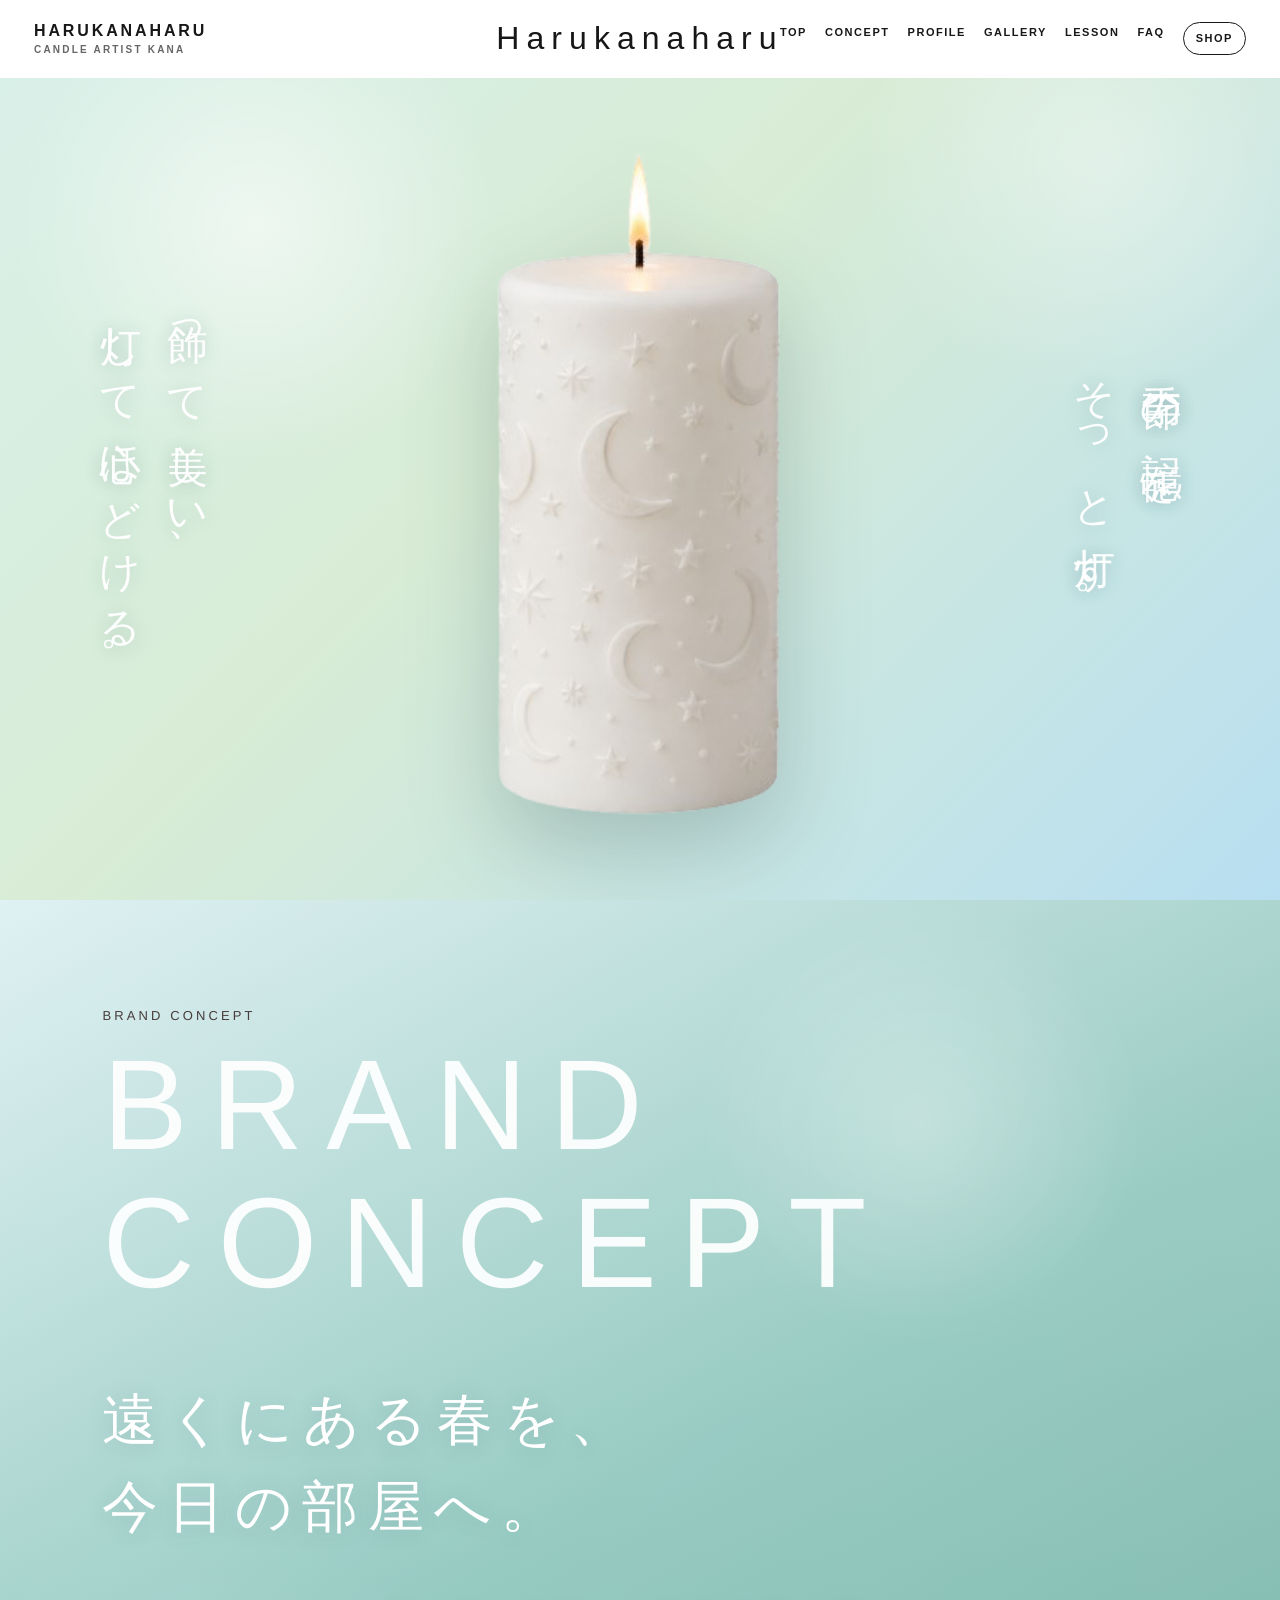
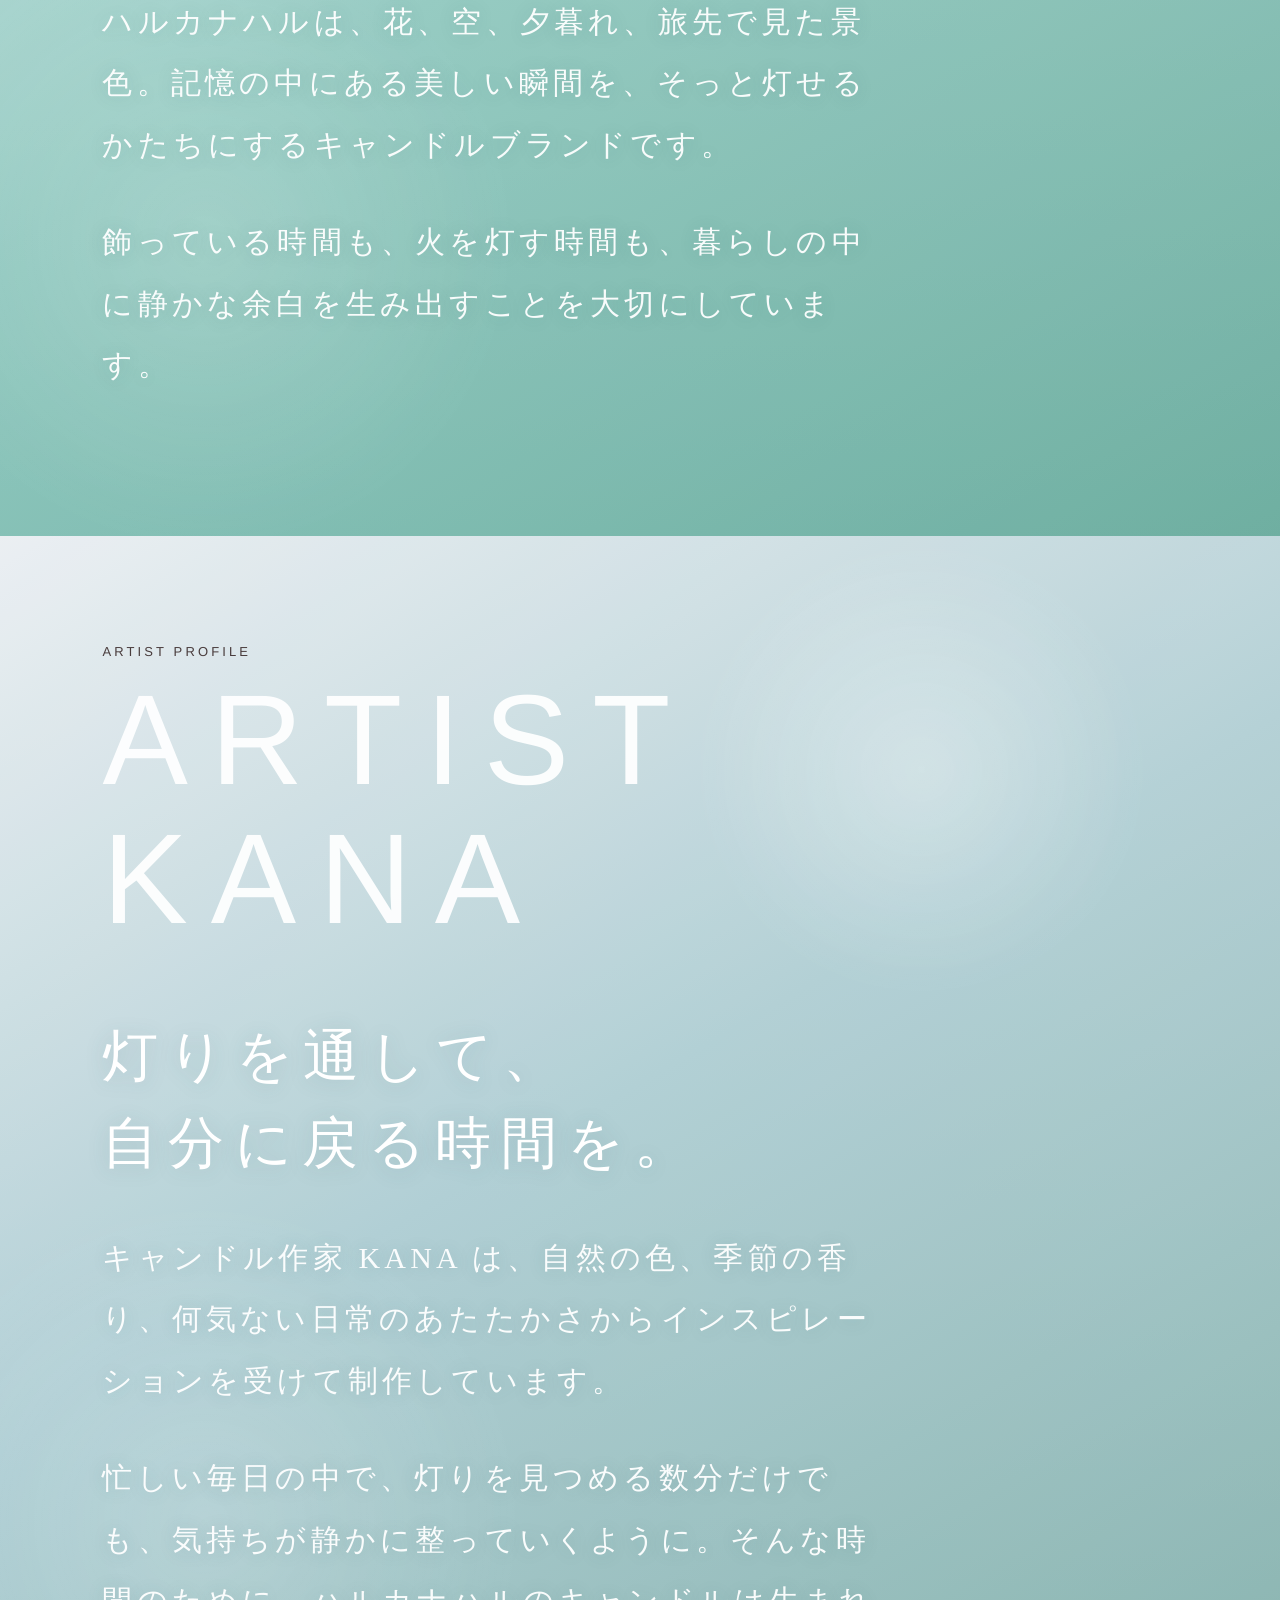
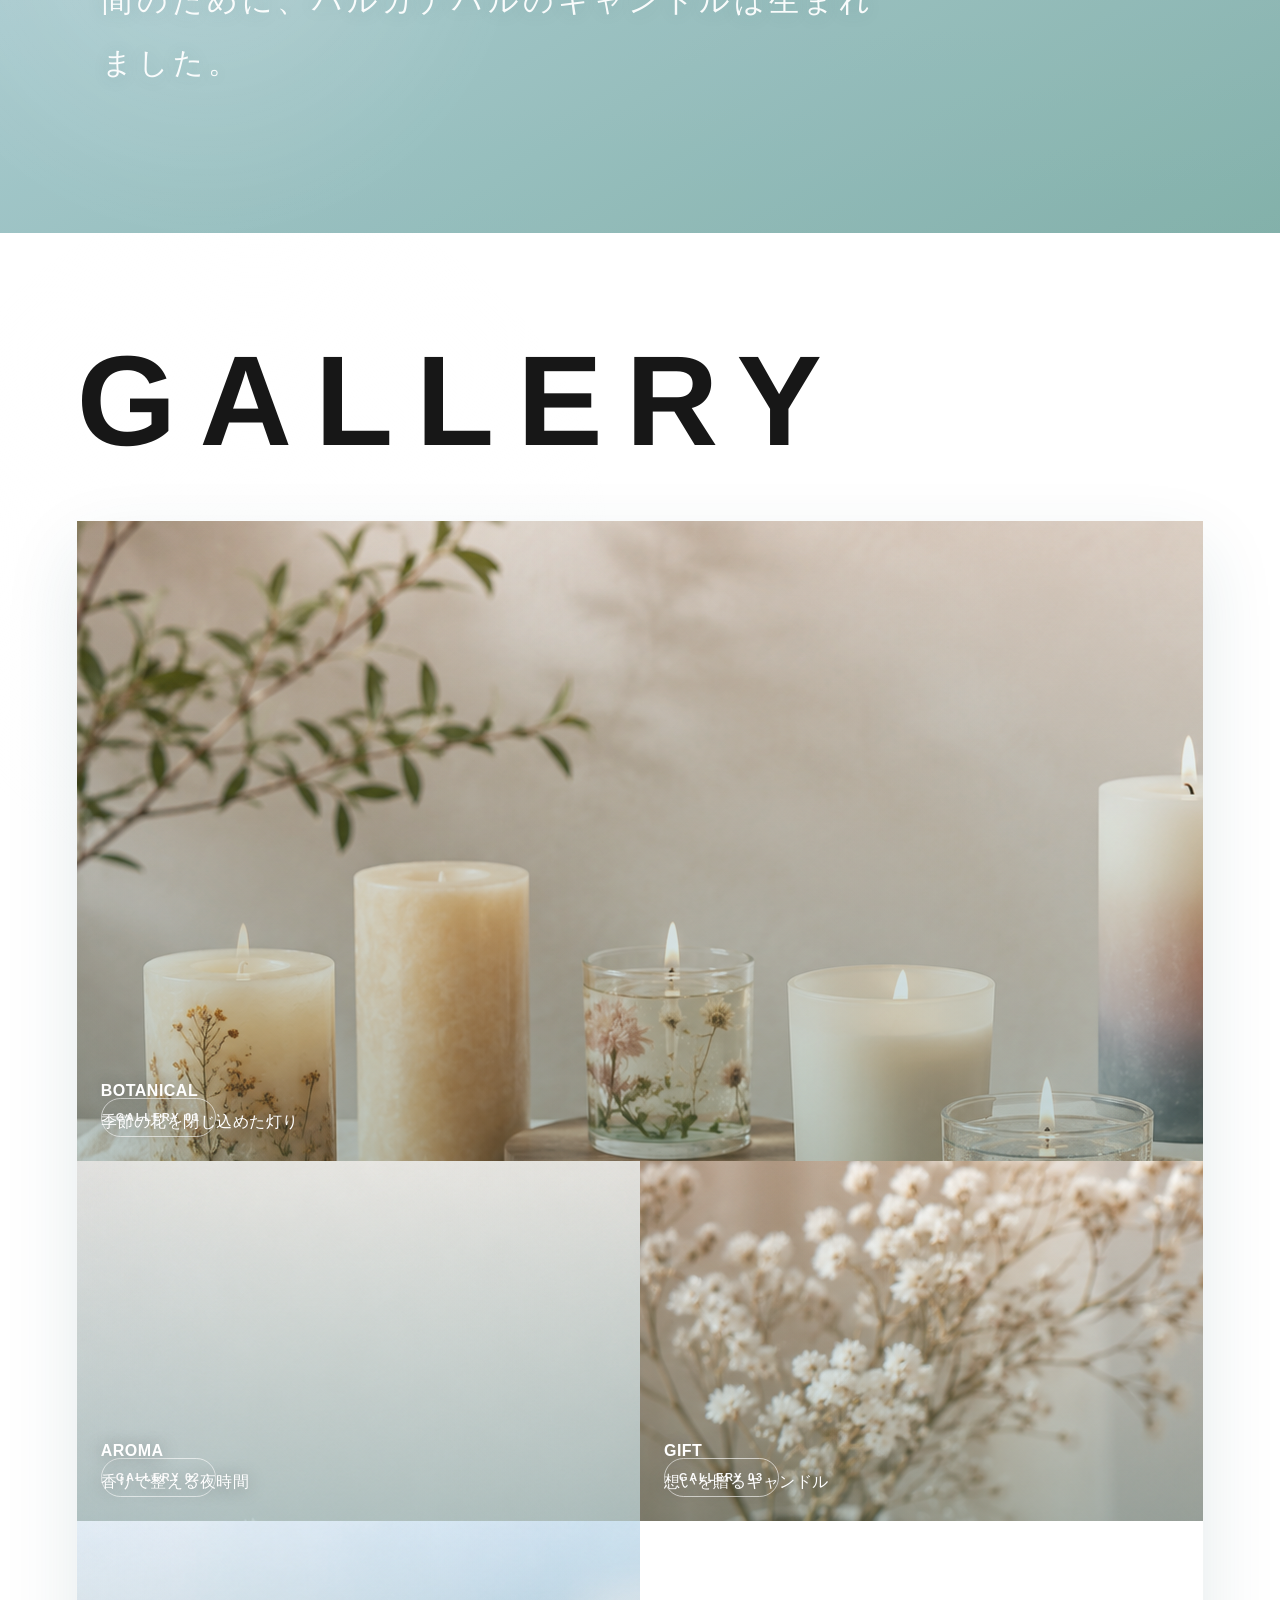
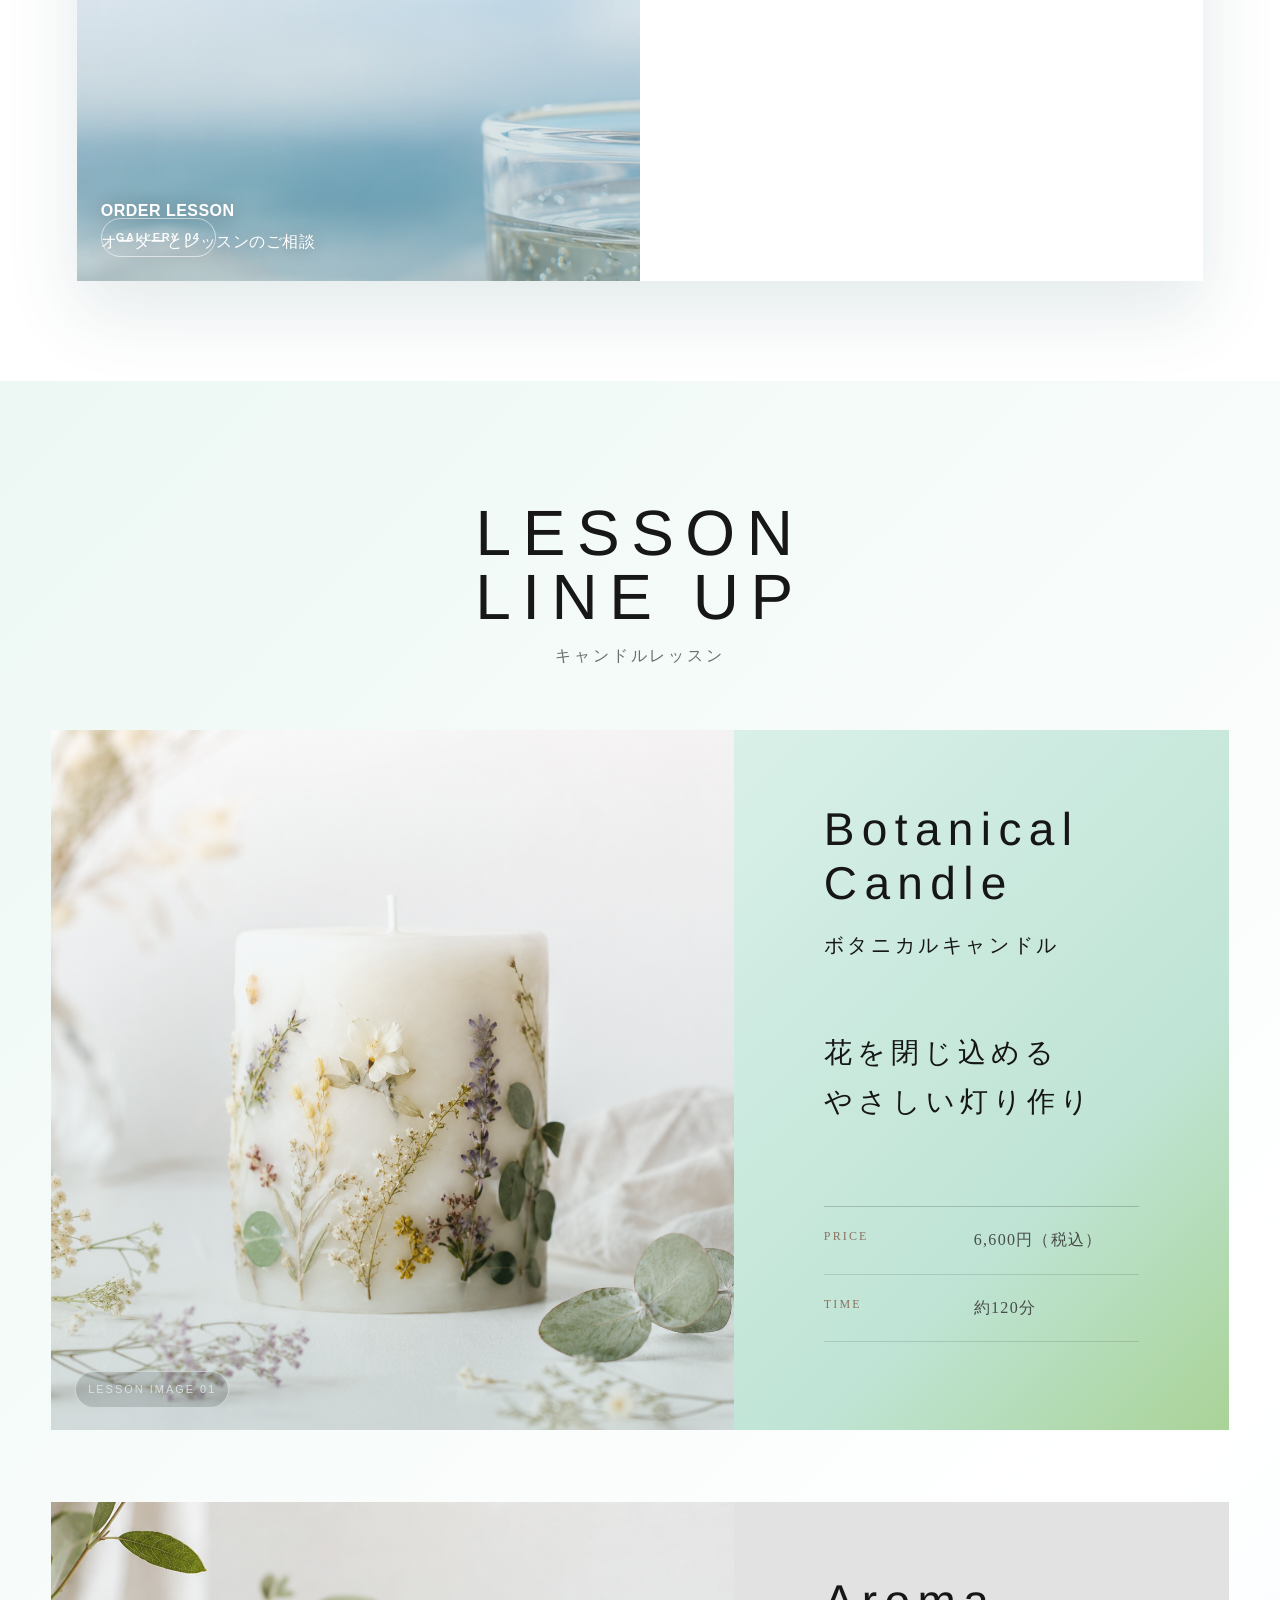
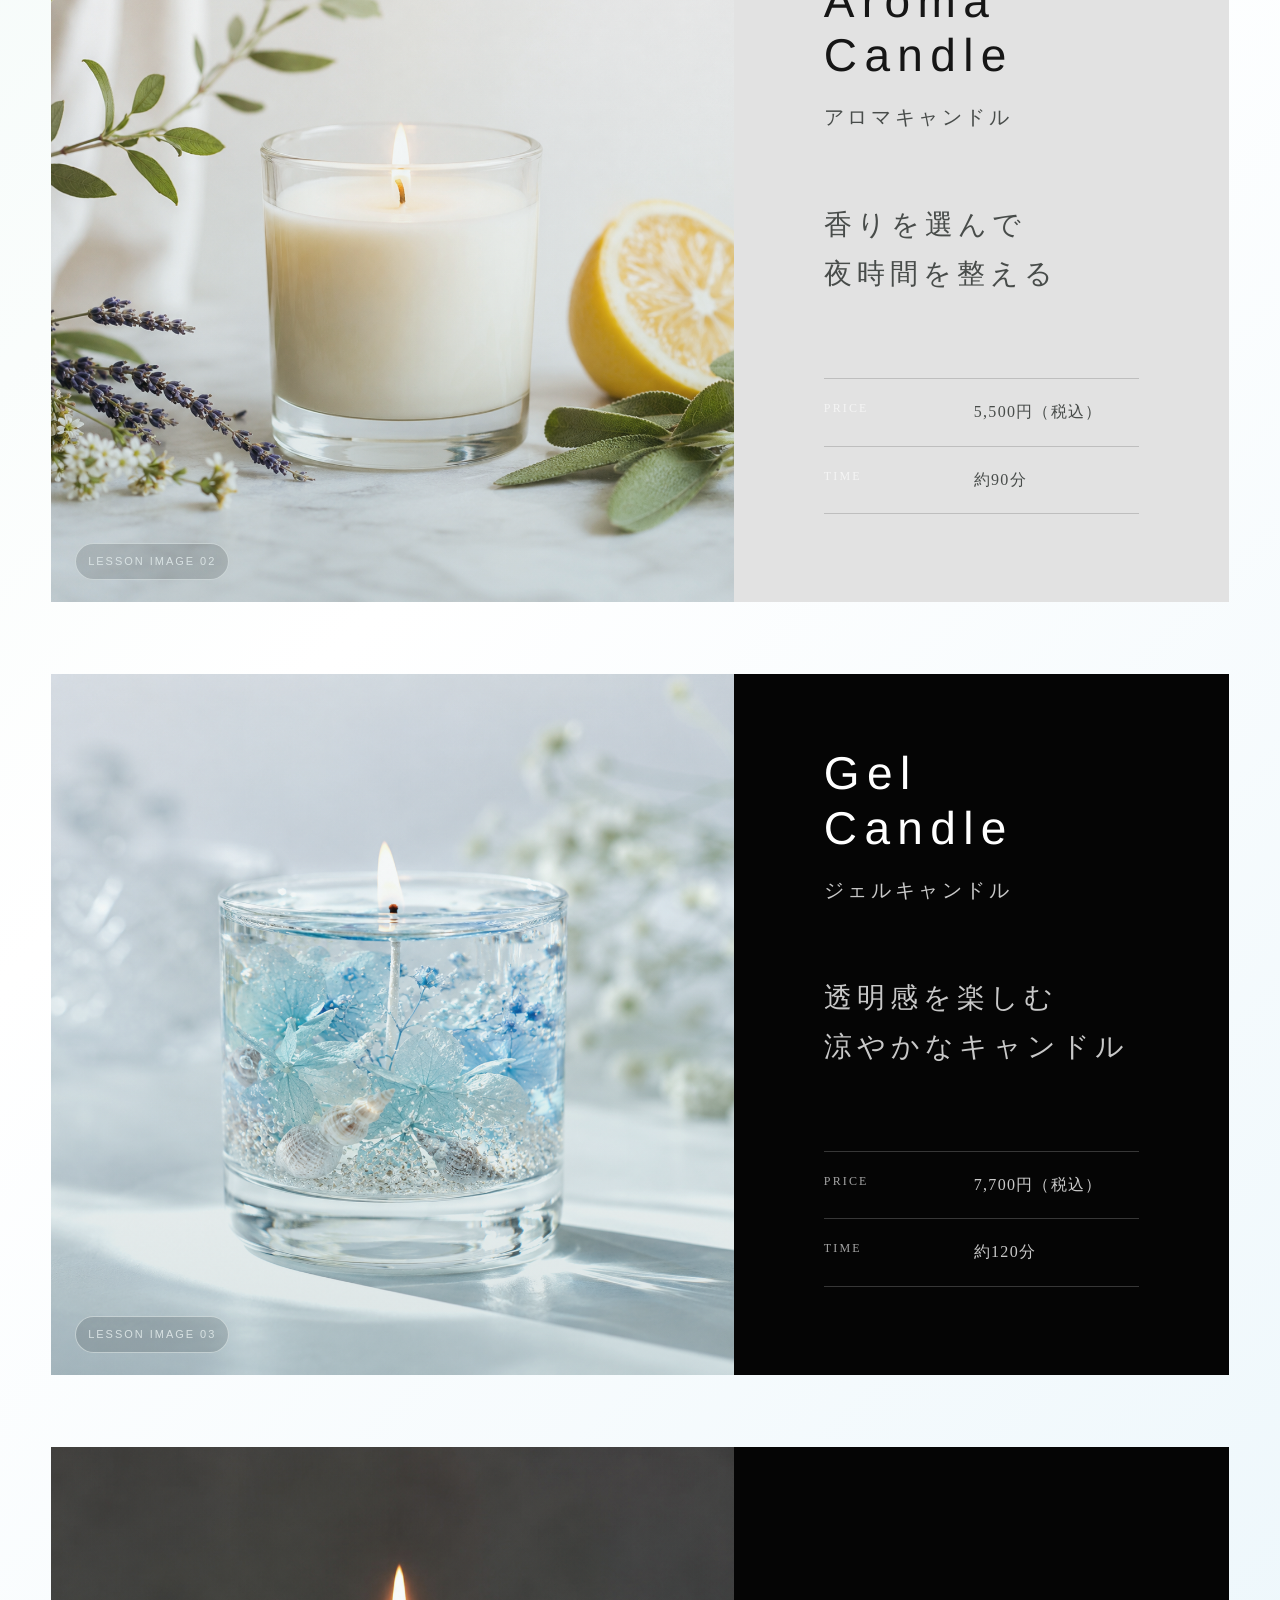
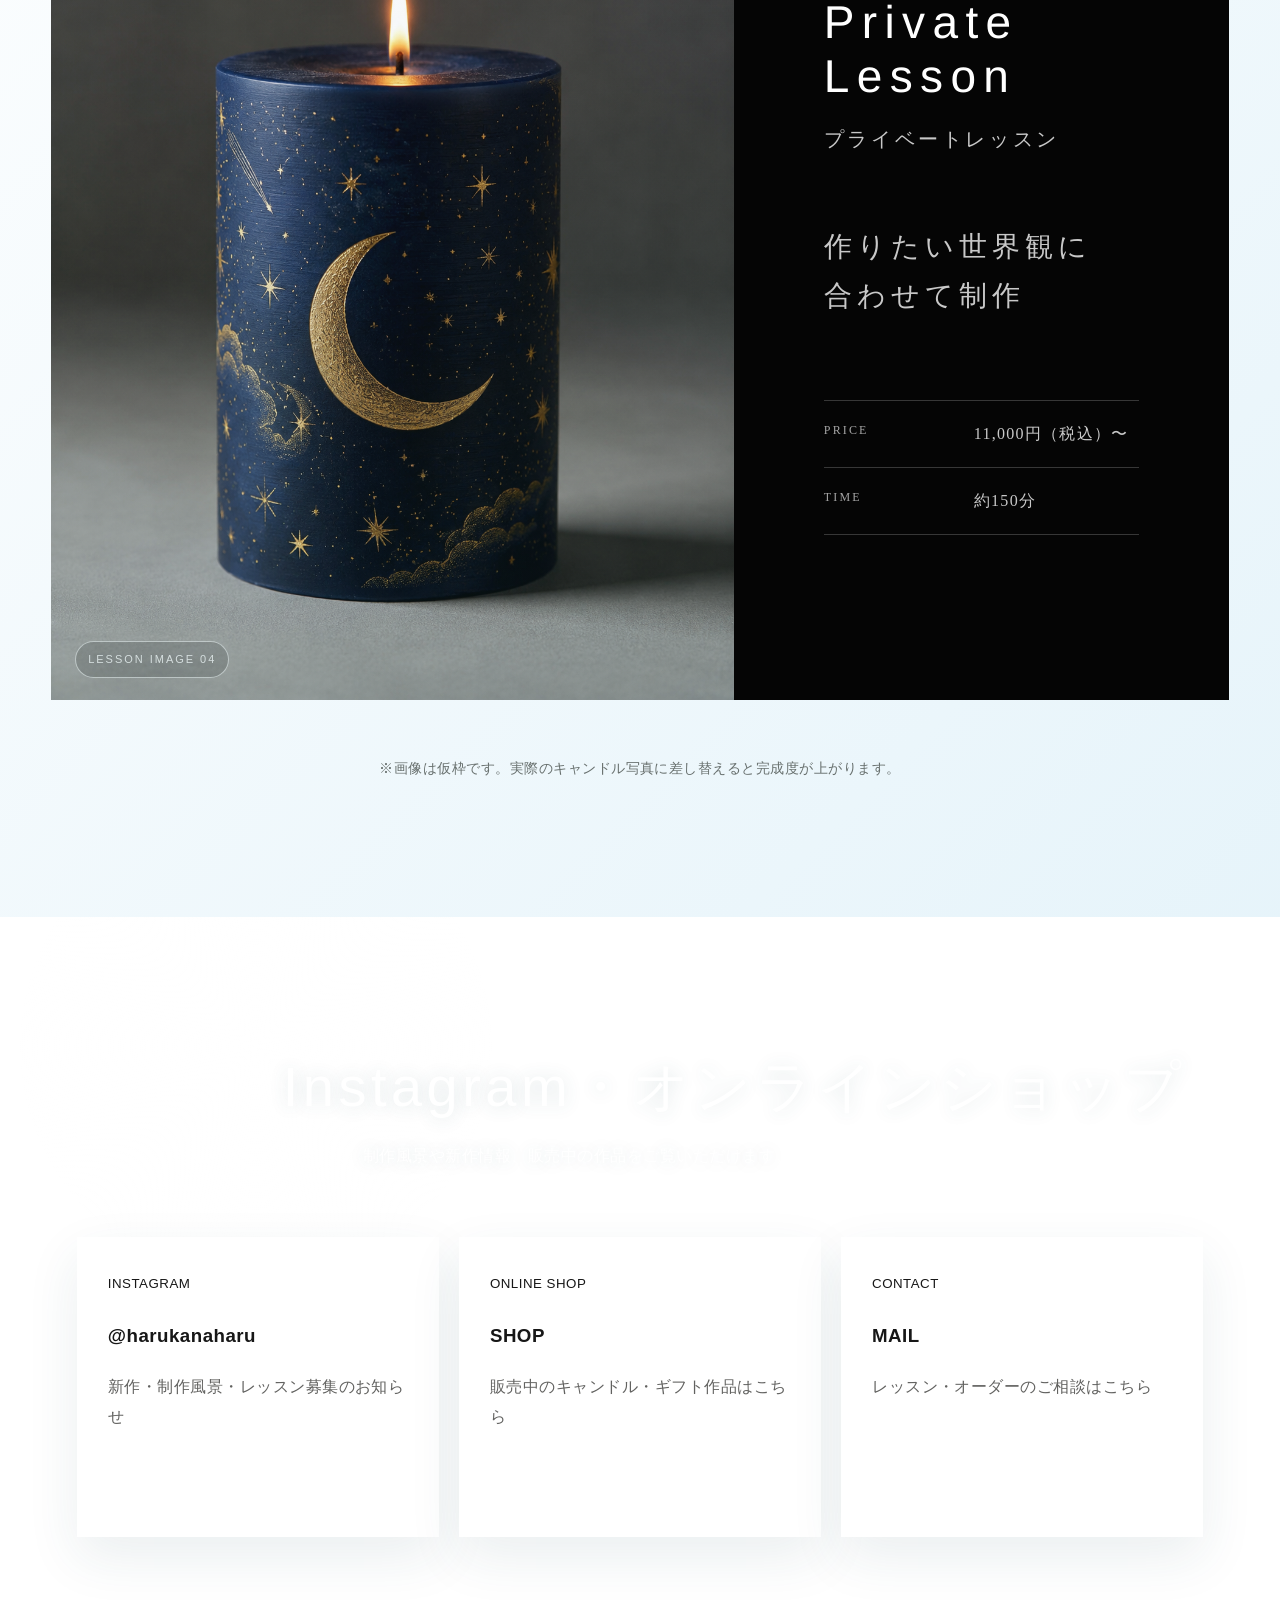
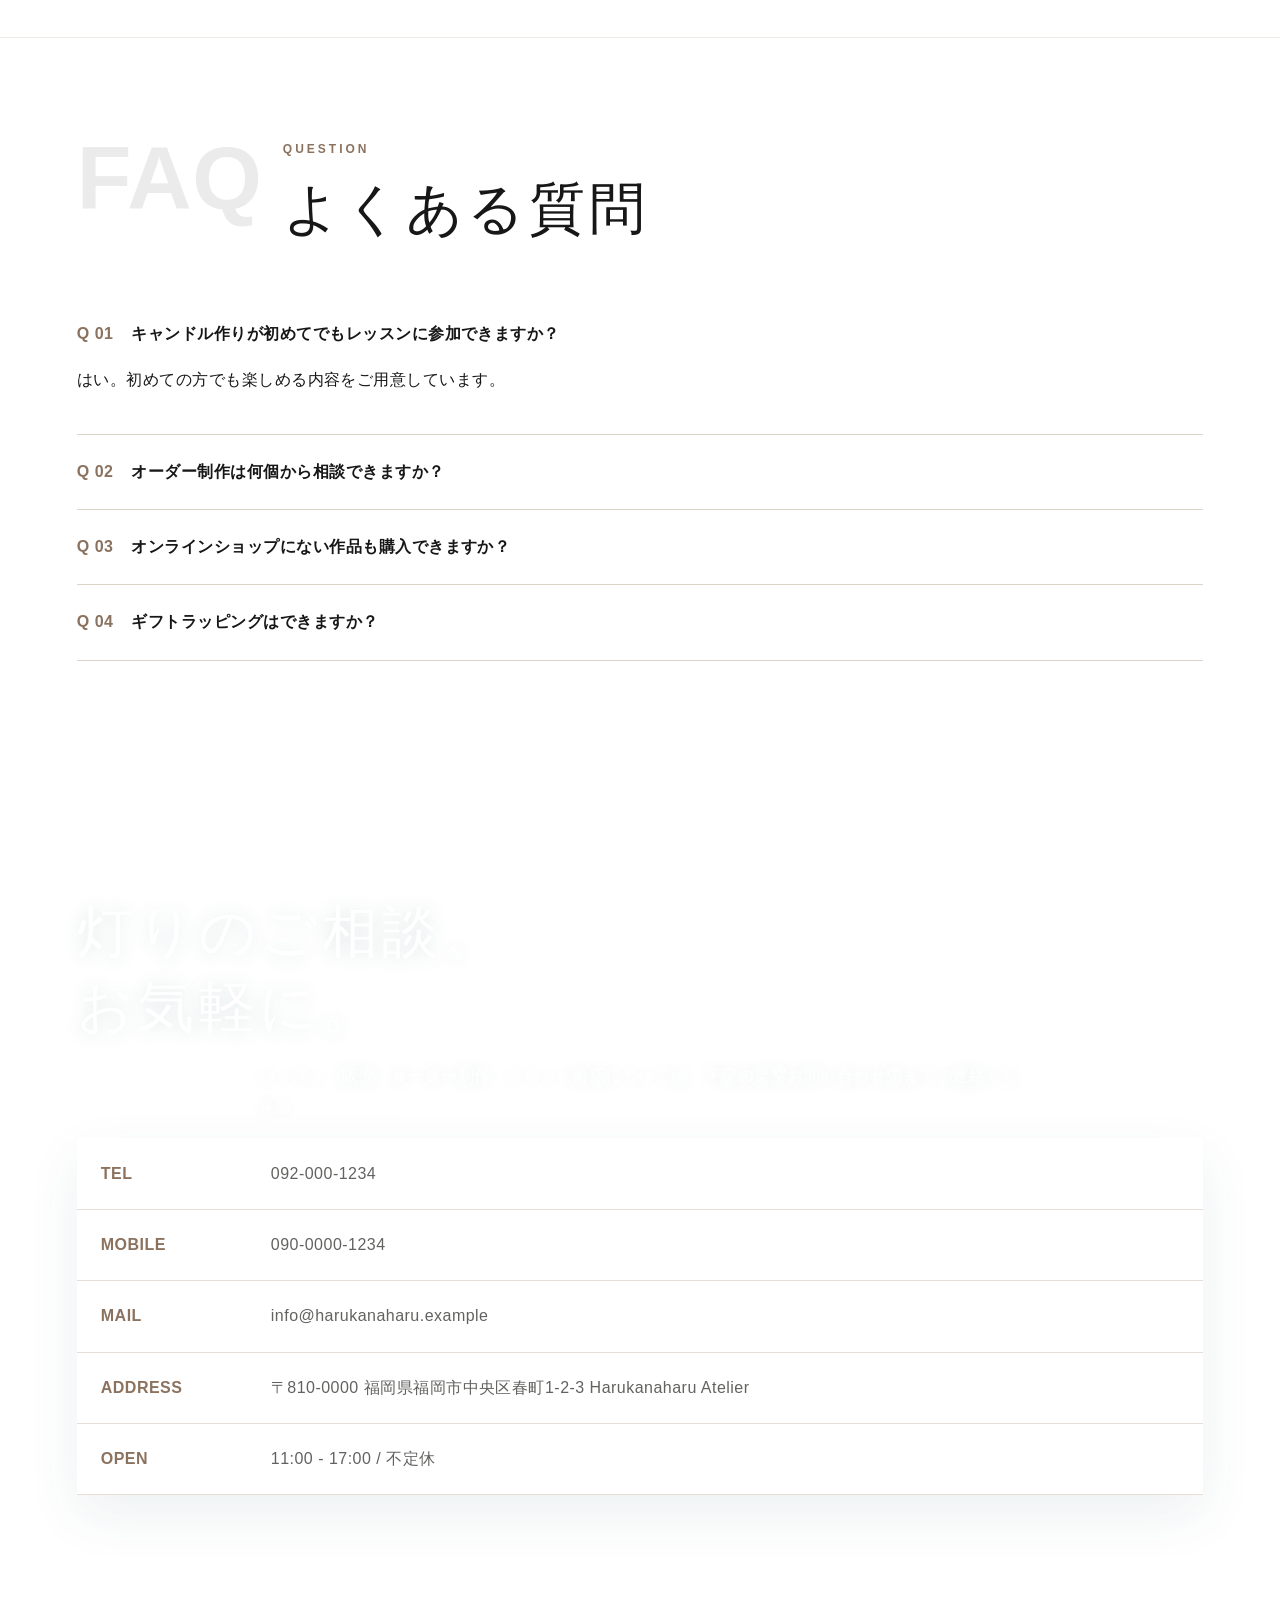
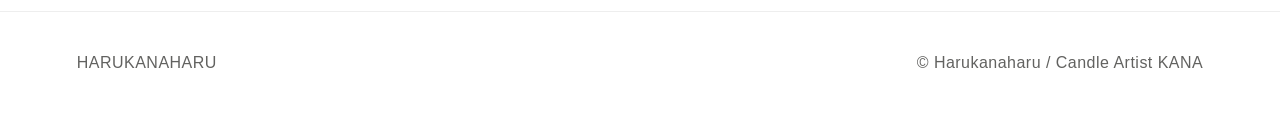
==== index.html @ 3ba6b05c "Add gallery images to Harukanaharu site" ====
<!DOCTYPE html>
<html lang="ja">
<head>
  <meta charset="UTF-8">
  <meta name="viewport" content="width=device-width, initial-scale=1.0">
  <title>ハルカナハル | Candle Artist KANA</title>
  <meta name="description" content="キャンドル作家KANAのブランド、ハルカナハルの公式ミニサイト。作品、レッスン、販売、オーダーをご案内します。">
  <link rel="stylesheet" href="style.css">
  <link rel="stylesheet" href="concept.css">
  <link rel="stylesheet" href="lessons.css">
  <link rel="stylesheet" href="top.css">
</head>
<body>
  <header class="header">
    <a class="logo" href="#top">HARUKANAHARU<small>CANDLE ARTIST KANA</small></a>
    <div class="brand-center">Harukanaharu</div>
    <nav class="nav">
      <a href="#top">TOP</a>
      <a href="#intro">CONCEPT</a>
      <a href="#profile">PROFILE</a>
      <a href="#gallery">GALLERY</a>
      <a href="#service">LESSON</a>
      <a href="#faq">FAQ</a>
      <a class="shop" href="#links">SHOP</a>
    </nav>
  </header>

  <main>
    <section class="hero" id="top">
      <div class="hero-stage">
        <p class="vertical left">飾って美しい、<br>灯して心ほどける。</p>
        <div class="hero-candle natural-candle">
          <img src="images/harukanaharu01.png" alt="ハルカナハルの白いキャンドル" fetchpriority="high">
        </div>
        <p class="vertical right">季節の記憶を、<br>そっと灯す。</p>
      </div>
      <div class="hero-bottom">
        <div class="eyebrow">CANDLE ARTIST KANA</div>
        <h1 class="catch">灯す、わたしだけの春。</h1>
        <p class="lead">日々の景色に、やわらかな灯りを。キャンドル作家 KANA が届ける、静かな春のようなキャンドルブランド。</p>
        <div class="buttons">
          <a class="btn dark" href="#gallery">VIEW WORKS</a>
          <a class="btn light" href="#contact">CONTACT</a>
        </div>
      </div>
    </section>

    <section class="concept-panel concept-brand" id="intro">
      <div class="concept-wrap">
        <p class="concept-kicker">BRAND CONCEPT</p>
        <h2 class="concept-en">BRAND<br>CONCEPT</h2>
        <div class="concept-copy">
          <h3>遠くにある春を、<br>今日の部屋へ。</h3>
          <p>ハルカナハルは、花、空、夕暮れ、旅先で見た景色。記憶の中にある美しい瞬間を、そっと灯せるかたちにするキャンドルブランドです。</p>
          <p>飾っている時間も、火を灯す時間も、暮らしの中に静かな余白を生み出すことを大切にしています。</p>
        </div>
      </div>
    </section>

    <section class="concept-panel concept-profile" id="profile">
      <div class="concept-wrap">
        <p class="concept-kicker">ARTIST PROFILE</p>
        <h2 class="concept-en">ARTIST<br>KANA</h2>
        <div class="concept-copy">
          <h3>灯りを通して、<br>自分に戻る時間を。</h3>
          <p>キャンドル作家 KANA は、自然の色、季節の香り、何気ない日常のあたたかさからインスピレーションを受けて制作しています。</p>
          <p>忙しい毎日の中で、灯りを見つめる数分だけでも、気持ちが静かに整っていくように。そんな時間のために、ハルカナハルのキャンドルは生まれました。</p>
        </div>
      </div>
    </section>

    <section class="section dark-section" id="gallery">
      <div class="inner">
        <h2 class="gallery-heading">GALLERY</h2>
        <div class="gallery">
          <article class="work large"><div class="photo" data-label="GALLERY 01"><img src="images/harukanaharu18.png" alt="ボタニカルキャンドル作品" loading="lazy"></div><div class="caption"><strong>BOTANICAL</strong><br><span>季節の花を閉じ込めた灯り</span></div></article>
          <article class="work"><div class="photo" data-label="GALLERY 02"><img src="images/harukanaharu19.png" alt="アロマキャンドル作品" loading="lazy"></div><div class="caption"><strong>AROMA</strong><br><span>香りで整える夜時間</span></div></article>
          <article class="work"><div class="photo" data-label="GALLERY 03"><img src="images/harukanaharu25.png" alt="ギフトキャンドル作品" loading="lazy"></div><div class="caption"><strong>GIFT</strong><br><span>想いを贈るキャンドル</span></div></article>
          <article class="work"><div class="photo" data-label="GALLERY 04"><img src="images/harukanaharu23.png" alt="オーダーとレッスンのキャンドル作品" loading="lazy"></div><div class="caption"><strong>ORDER LESSON</strong><br><span>オーダーとレッスンのご相談</span></div></article>
        </div>
      </div>
    </section>

    <section class="lesson-section" id="service">
      <div class="lesson-inner">
        <div class="lesson-top">
          <h2 class="lesson-main-title">LESSON<br>LINE UP</h2>
          <p class="lesson-sub">キャンドルレッスン</p>
        </div>
        <div class="lesson-list">
          <article class="lesson-card">
            <div class="lesson-image" data-label="LESSON IMAGE 01"><img src="images/harukanaharu09.png" alt="ボタニカルキャンドルレッスン"></div>
            <div class="lesson-info">
              <h3 class="lesson-name">Botanical<br>Candle</h3>
              <p class="lesson-jp">ボタニカルキャンドル</p>
              <p class="lesson-copy">花を閉じ込める<br>やさしい灯り作り</p>
              <dl class="lesson-meta">
                <div class="lesson-meta-row"><dt>PRICE</dt><dd>6,600円（税込）</dd></div>
                <div class="lesson-meta-row"><dt>TIME</dt><dd>約120分</dd></div>
              </dl>
            </div>
          </article>
          <article class="lesson-card">
            <div class="lesson-image" data-label="LESSON IMAGE 02"><img src="images/harukanaharu10.png" alt="アロマキャンドルレッスン"></div>
            <div class="lesson-info">
              <h3 class="lesson-name">Aroma<br>Candle</h3>
              <p class="lesson-jp">アロマキャンドル</p>
              <p class="lesson-copy">香りを選んで<br>夜時間を整える</p>
              <dl class="lesson-meta">
                <div class="lesson-meta-row"><dt>PRICE</dt><dd>5,500円（税込）</dd></div>
                <div class="lesson-meta-row"><dt>TIME</dt><dd>約90分</dd></div>
              </dl>
            </div>
          </article>
          <article class="lesson-card">
            <div class="lesson-image" data-label="LESSON IMAGE 03"><img src="images/harukanaharu13.png" alt="ジェルキャンドルレッスン"></div>
            <div class="lesson-info">
              <h3 class="lesson-name">Gel<br>Candle</h3>
              <p class="lesson-jp">ジェルキャンドル</p>
              <p class="lesson-copy">透明感を楽しむ<br>涼やかなキャンドル</p>
              <dl class="lesson-meta">
                <div class="lesson-meta-row"><dt>PRICE</dt><dd>7,700円（税込）</dd></div>
                <div class="lesson-meta-row"><dt>TIME</dt><dd>約120分</dd></div>
              </dl>
            </div>
          </article>
          <article class="lesson-card">
            <div class="lesson-image" data-label="LESSON IMAGE 04"><img src="images/harukanaharu02.png" alt="プライベートレッスン"></div>
            <div class="lesson-info">
              <h3 class="lesson-name">Private<br>Lesson</h3>
              <p class="lesson-jp">プライベートレッスン</p>
              <p class="lesson-copy">作りたい世界観に<br>合わせて制作</p>
              <dl class="lesson-meta">
                <div class="lesson-meta-row"><dt>PRICE</dt><dd>11,000円（税込）〜</dd></div>
                <div class="lesson-meta-row"><dt>TIME</dt><dd>約150分</dd></div>
              </dl>
            </div>
          </article>
        </div>
        <p class="lesson-note">※画像は仮枠です。実際のキャンドル写真に差し替えると完成度が上がります。</p>
      </div>
    </section>

    <section class="section dark-section" id="links">
      <div class="inner">
        <div class="head">
          <div class="en">LINK</div>
          <div><div class="kicker">SNS / SHOP</div><h2 class="title">Instagram・オンラインショップ</h2><p class="lead">制作風景や新作情報、販売中の作品をご覧いただけます。</p></div>
        </div>
        <div class="links">
          <a class="linkbox" href="https://www.instagram.com/"><small>INSTAGRAM</small><h3>@harukanaharu</h3><p>新作・制作風景・レッスン募集のお知らせ</p></a>
          <a class="linkbox" href="#"><small>ONLINE SHOP</small><h3>SHOP</h3><p>販売中のキャンドル・ギフト作品はこちら</p></a>
          <a class="linkbox" href="#contact"><small>CONTACT</small><h3>MAIL</h3><p>レッスン・オーダーのご相談はこちら</p></a>
        </div>
      </div>
    </section>

    <section class="section" id="faq">
      <div class="inner">
        <div class="head"><div class="en">FAQ</div><div><div class="kicker">QUESTION</div><h2 class="title">よくある質問</h2></div></div>
        <details open><summary><span class="q">Q 01</span>キャンドル作りが初めてでもレッスンに参加できますか？</summary><p>はい。初めての方でも楽しめる内容をご用意しています。</p></details>
        <details><summary><span class="q">Q 02</span>オーダー制作は何個から相談できますか？</summary><p>1点もののギフトから、複数制作までご相談いただけます。</p></details>
        <details><summary><span class="q">Q 03</span>オンラインショップにない作品も購入できますか？</summary><p>在庫状況や制作スケジュールによって対応可能です。</p></details>
        <details><summary><span class="q">Q 04</span>ギフトラッピングはできますか？</summary><p>ギフト用の簡易ラッピングに対応しています。</p></details>
      </div>
    </section>

    <section class="section soft" id="contact">
      <div class="inner contact">
        <div>
          <div class="kicker">CONTACT</div>
          <h2 class="title">灯りのご相談、<br>お気軽に。</h2>
          <p class="lead">レッスン、販売、オーダー制作、イベント出店については、下記の架空お問い合わせ先までご連絡ください。</p>
        </div>
        <dl class="table">
          <div class="row"><dt>TEL</dt><dd>092-000-1234</dd></div>
          <div class="row"><dt>MOBILE</dt><dd>090-0000-1234</dd></div>
          <div class="row"><dt>MAIL</dt><dd>info@harukanaharu.example</dd></div>
          <div class="row"><dt>ADDRESS</dt><dd>〒810-0000 福岡県福岡市中央区春町1-2-3 Harukanaharu Atelier</dd></div>
          <div class="row"><dt>OPEN</dt><dd>11:00 - 17:00 / 不定休</dd></div>
        </dl>
      </div>
    </section>
  </main>

  <footer><div class="footer-inner"><div>HARUKANAHARU</div><div>© Harukanaharu / Candle Artist KANA</div></div></footer>
</body>
</html>
---- style.css ----
*{box-sizing:border-box}html{scroll-behavior:smooth}body{margin:0;background:#fff;color:#171717;font-family:-apple-system,BlinkMacSystemFont,'Hiragino Sans','Yu Gothic',sans-serif;line-height:1.9;letter-spacing:.03em}a{color:inherit;text-decoration:none}.header{position:sticky;top:0;z-index:10;height:78px;display:flex;align-items:center;justify-content:center;padding:0 34px;background:rgba(255,255,255,.94);backdrop-filter:blur(14px);border-bottom:1px solid rgba(255,255,255,.75)}.logo{position:absolute;left:34px;font-weight:900;letter-spacing:.18em;line-height:1.1}.logo small{display:block;margin-top:4px;font-size:10px;color:#666;letter-spacing:.22em}.brand-center{font-size:32px;letter-spacing:.22em;font-weight:400}.nav{position:absolute;right:34px;display:flex;gap:18px;font-size:11px;font-weight:800;letter-spacing:.14em}.nav .shop{border:1px solid #171717;border-radius:999px;padding:5px 12px}.hero,.soft,.dark-section{background:linear-gradient(135deg,#d9f0e9 0%,#d8ecd5 42%,#b8dff1 100%);position:relative;overflow:hidden}.hero:before,.soft:before,.dark-section:before{content:'';position:absolute;inset:0;background:radial-gradient(circle at 20% 18%,rgba(255,255,255,.55),transparent 20%),radial-gradient(circle at 86% 10%,rgba(255,255,255,.38),transparent 18%);pointer-events:none}.hero{min-height:calc(100vh - 78px);padding:56px 20px 74px}.hero-stage{position:relative;z-index:1;min-height:calc(100vh - 210px);display:grid;grid-template-columns:1fr minmax(260px,520px) 1fr;align-items:center;gap:22px;max-width:1180px;margin:auto}.vertical{writing-mode:vertical-rl;text-orientation:mixed;color:rgba(255,255,255,.94);font-size:clamp(25px,3vw,42px);line-height:1.85;letter-spacing:.18em;font-weight:400;text-shadow:0 1px 18px rgba(49,91,101,.22);margin:auto;white-space:nowrap}.vertical.left{justify-self:end}.vertical.right{justify-self:start}.hero-candle{position:relative;display:flex;justify-content:center;align-items:flex-end;min-height:640px}.hero-candle img{position:relative;z-index:2;width:min(100%,500px);max-height:74vh;object-fit:contain;filter:drop-shadow(0 35px 45px rgba(18,45,47,.22))}.hero-candle.no-image:before{content:'';position:absolute;bottom:0;width:190px;height:520px;border-radius:95px 95px 24px 24px;background:linear-gradient(90deg,#eee,#fff 42%,#b7b7b7 50%,#fff 58%,#dedede);box-shadow:0 28px 55px rgba(16,45,51,.2)}.hero-candle.no-image:after{content:'';position:absolute;bottom:478px;width:330px;height:170px;border-radius:50%;background:radial-gradient(circle,#fff 0 44%,#202020 45% 64%,#0c0c0c 65%);box-shadow:0 20px 40px rgba(0,0,0,.28)}.hero-bottom{position:relative;z-index:1;text-align:center;margin-top:20px}.eyebrow,.kicker{font-size:12px;font-weight:900;letter-spacing:.25em;color:#8b725f}.catch{font-size:clamp(22px,3vw,38px);line-height:1.5;letter-spacing:.12em;margin:0 0 10px}.lead{color:#626260;max-width:760px;margin-left:auto;margin-right:auto}.buttons{display:flex;gap:14px;justify-content:center;flex-wrap:wrap;margin-top:24px}.btn{display:inline-flex;align-items:center;justify-content:center;min-height:46px;padding:0 24px;border-radius:999px;font-size:13px;font-weight:900;letter-spacing:.12em}.dark{background:#171717;color:#fff}.light{border:1px solid #171717;background:rgba(255,255,255,.55)}.gallery-heading{font-family:'Avenir Next','Helvetica Neue',Arial,sans-serif;font-size:clamp(58px,10vw,128px);line-height:1.08;letter-spacing:.18em;font-weight:700;color:#171717;margin:0 0 50px;-webkit-font-smoothing:antialiased;text-rendering:geometricPrecision}.photo{position:relative;min-height:100%;background:radial-gradient(circle at 50% 38%,rgba(255,255,255,.58),transparent 22%),linear-gradient(135deg,#d9f0e9,#8fc4ba 55%,#b8dff1);overflow:hidden}.photo:before{content:'';position:absolute;inset:0;background:linear-gradient(180deg,rgba(255,255,255,.04),rgba(34,96,102,.28))}.photo:after{content:attr(data-label);position:absolute;left:24px;bottom:24px;color:#fff;border:1px solid rgba(255,255,255,.62);border-radius:999px;padding:8px 14px;font-size:11px;font-weight:900;letter-spacing:.16em}.section{position:relative;padding:100px 6vw;border-top:1px solid rgba(221,211,199,.5);background:#fff}.soft,.dark-section{color:#fff;border-top:0}.soft .inner,.dark-section .inner{position:relative;z-index:1}.soft .title,.soft .lead,.dark-section .title,.dark-section .lead{color:rgba(255,255,255,.95);text-shadow:0 1px 18px rgba(47,94,99,.16)}.soft .kicker,.dark-section .kicker{color:rgba(255,255,255,.82)}.inner{width:min(1160px,100%);margin:auto}.head{display:grid;grid-template-columns:170px 1fr;gap:36px;margin-bottom:50px}.en{font-family:Arial,sans-serif;font-size:clamp(42px,7vw,90px);line-height:.9;font-weight:900;opacity:.08}.soft .en,.dark-section .en{color:#fff;opacity:.28}.title{margin:10px 0 0;font-size:clamp(30px,4.5vw,56px);line-height:1.35;letter-spacing:.08em;font-weight:500}.gallery{display:grid;grid-template-columns:1fr 1fr;gap:0;width:100%;background:#fff;box-shadow:0 30px 70px rgba(30,80,90,.12)}.work{position:relative;min-height:360px;overflow:hidden}.work.large{grid-column:1/-1;min-height:640px}.work .photo{position:absolute;inset:0}.caption{position:absolute;left:24px;bottom:24px;color:#fff;z-index:2;text-shadow:0 2px 18px rgba(0,0,0,.35)}.cards,.links{display:grid;grid-template-columns:repeat(3,1fr);gap:20px}.card,.linkbox{background:rgba(255,255,255,.9);color:#171717;border:1px solid rgba(255,255,255,.65);padding:30px;min-height:300px;box-shadow:0 20px 50px rgba(30,80,90,.09)}.card h3{font-size:26px;line-height:1.45}.linkbox p,.card p{color:#626260}details{border-bottom:1px solid #ddd3c7;padding:22px 0;background:#fff}summary{cursor:pointer;font-weight:900;list-style:none}.q{color:#8b725f;margin-right:18px}.table{background:rgba(255,255,255,.92);border-top:1px solid rgba(255,255,255,.7);box-shadow:0 20px 50px rgba(30,80,90,.08)}.row{display:grid;grid-template-columns:150px 1fr;gap:20px;padding:20px 24px;border-bottom:1px solid #e7dfd4}.row dt{color:#8b725f;font-weight:900}.row dd{margin:0;color:#626260}footer{background:#fff;color:#626260;border-top:1px solid #eee;padding:36px 6vw}.footer-inner{width:min(1160px,100%);margin:auto;display:flex;justify-content:space-between}@media(max-width:900px){.header{height:78px;padding:0 18px}.logo,.nav{display:none}.brand-center{font-size:28px}.hero{padding:34px 12px 56px}.hero-stage{grid-template-columns:54px 1fr 54px;gap:8px;min-height:68vh}.vertical{font-size:18px;line-height:1.75;letter-spacing:.12em}.hero-candle{min-height:560px}.gallery-heading{font-size:50px;letter-spacing:.16em;margin-bottom:36px}.hero-candle.no-image:before{width:128px;height:430px;border-radius:64px 64px 18px 18px}.hero-candle.no-image:after{bottom:392px;width:240px;height:124px}.head{grid-template-columns:1fr}.cards,.links{grid-template-columns:1fr}.gallery{grid-template-columns:1fr 1fr}.work{min-height:250px}.work.large{grid-column:1/-1;min-height:430px}.section{padding:76px 22px}.footer-inner{flex-direction:column;gap:8px}}@media(max-width:560px){.gallery{grid-template-columns:1fr 1fr}.work{min-height:210px}.work.large{min-height:390px}.row{grid-template-columns:1fr;gap:4px}}
---- concept.css ----
.concept-panel{position:relative;min-height:86vh;overflow:hidden;padding:104px 8vw;color:#fff;background:linear-gradient(150deg,#d9eef0 0%,#8cc4ba 48%,#6aa899 100%)}.concept-profile{background:linear-gradient(150deg,#e7ecf0 0%,#a9c9cf 45%,#7faaa3 100%)}.concept-panel:before{content:'';position:absolute;inset:0;background:radial-gradient(circle at 72% 18%,rgba(255,255,255,.34),transparent 16%),radial-gradient(circle at 16% 76%,rgba(255,255,255,.18),transparent 22%);opacity:.9}.concept-panel:after{content:'';position:absolute;inset:0;background:linear-gradient(180deg,rgba(255,255,255,.16),rgba(39,98,102,.2));mix-blend-mode:screen}.concept-wrap{position:relative;z-index:1;max-width:980px;margin:0 auto 0 0}.concept-kicker{margin:0 0 8px;font-family:'Helvetica Neue','Avenir Next','Avenir','Century Gothic',sans-serif;font-size:13px;letter-spacing:.24em;color:rgba(60,45,45,.92);font-weight:500;-webkit-font-smoothing:antialiased;text-rendering:geometricPrecision}.concept-en{margin:0 0 64px;font-family:'Helvetica Neue','Avenir Next','Avenir','Century Gothic',sans-serif;font-size:clamp(58px,10vw,128px);line-height:1.08;letter-spacing:.18em;font-weight:400;color:rgba(255,255,255,.92);-webkit-font-smoothing:antialiased;text-rendering:geometricPrecision}.concept-copy{max-width:780px}.concept-copy h3{font-size:clamp(28px,5vw,56px);line-height:1.55;letter-spacing:.18em;font-weight:400;margin:0 0 40px;color:#fff;text-shadow:0 2px 22px rgba(49,91,101,.18)}.concept-copy p{font-size:clamp(17px,2.4vw,30px);line-height:2.05;letter-spacing:.14em;margin:0 0 36px;color:rgba(255,255,255,.94);text-shadow:0 1px 18px rgba(47,94,99,.18)}.concept-highlight{display:inline-block;margin:4px 0 36px;padding:10px 18px;background:rgba(255,255,255,.82);color:#456d68;font-size:clamp(19px,2.4vw,32px);letter-spacing:.16em;line-height:1.5}.concept-profile .concept-highlight{color:#68737a}@media(max-width:760px){.concept-panel{padding:78px 32px;min-height:auto}.concept-en{font-size:50px;letter-spacing:.16em;margin-bottom:52px}.concept-copy h3{font-size:28px;letter-spacing:.14em;margin-bottom:32px}.concept-copy p{font-size:18px;line-height:2.05;letter-spacing:.11em;margin-bottom:34px}.concept-highlight{font-size:18px;letter-spacing:.1em;margin-bottom:34px}}
---- lessons.css ----
.lesson-section{position:relative;padding:110px 6vw;background:#fff;overflow:hidden}.lesson-section:before{content:'';position:absolute;inset:0;background:linear-gradient(135deg,rgba(217,240,233,.48),rgba(255,255,255,.92) 44%,rgba(184,223,241,.35));pointer-events:none}.lesson-inner{position:relative;z-index:1;width:min(980px,100%);margin:0 auto}.lesson-top{text-align:center;margin-bottom:70px}.lesson-main-title{margin:0 0 12px;font-family:'Helvetica Neue','Avenir Next','Avenir','Century Gothic',sans-serif;font-size:clamp(46px,8vw,84px);line-height:1;letter-spacing:.18em;font-weight:400;-webkit-font-smoothing:antialiased;text-rendering:geometricPrecision}.lesson-sub{margin:0;color:#68706e;letter-spacing:.18em}.lesson-list{display:grid;gap:92px}.lesson-card{background:#fff;box-shadow:0 28px 80px rgba(36,77,82,.12)}.lesson-image{height:clamp(300px,52vw,560px);background:linear-gradient(135deg,#e9f5f1,#c9e4dc 55%,#eaf4f8);position:relative;overflow:hidden}.lesson-image img{width:100%;height:100%;object-fit:cover;display:block}.lesson-image:after{content:attr(data-label);position:absolute;left:24px;bottom:22px;color:rgba(255,255,255,.9);font-family:'Helvetica Neue','Avenir Next','Avenir','Century Gothic',sans-serif;font-size:11px;letter-spacing:.18em;font-weight:400;border:1px solid rgba(255,255,255,.65);border-radius:999px;padding:7px 12px;background:rgba(0,0,0,.14)}.lesson-image:before{content:'';position:absolute;inset:0;background:linear-gradient(180deg,rgba(255,255,255,.04),rgba(38,98,100,.16));z-index:1}.lesson-image img{position:relative;z-index:0}.lesson-info{padding:58px 64px 64px;background:linear-gradient(135deg,#d9f0e9,#c9e5dc);color:#161616}.lesson-card:nth-child(even) .lesson-info{background:#050505;color:#fff}.lesson-card:nth-child(even) .lesson-meta{border-color:rgba(255,255,255,.22)}.lesson-card:nth-child(even) .lesson-meta-row{border-color:rgba(255,255,255,.18)}.lesson-card:nth-child(even) .lesson-info p,.lesson-card:nth-child(even) .lesson-meta dd{color:rgba(255,255,255,.78)}.lesson-name{margin:0;font-family:'Helvetica Neue','Avenir Next','Avenir','Century Gothic',sans-serif;font-size:clamp(42px,7vw,72px);line-height:1.16;letter-spacing:.16em;font-weight:400;-webkit-font-smoothing:antialiased;text-rendering:geometricPrecision}.lesson-jp{margin:14px 0 42px;font-size:20px;letter-spacing:.18em}.lesson-copy{margin:0 0 42px;font-size:clamp(20px,3.2vw,34px);line-height:1.75;letter-spacing:.16em;font-weight:400}.lesson-meta{border-top:1px solid rgba(0,0,0,.18)}.lesson-meta-row{display:grid;grid-template-columns:130px 1fr;gap:20px;padding:18px 0;border-bottom:1px solid rgba(0,0,0,.12)}.lesson-meta dt{font-family:'Helvetica Neue','Avenir Next','Avenir','Century Gothic',sans-serif;font-size:12px;letter-spacing:.18em;font-weight:400;color:#8b725f}.lesson-card:nth-child(even) .lesson-meta dt{color:rgba(255,255,255,.64)}.lesson-meta dd{margin:0;color:#484c4a;letter-spacing:.08em}.lesson-note{text-align:center;margin-top:56px;color:#68706e;font-size:14px}@media(max-width:760px){.lesson-section{padding:82px 8vw}.lesson-top{margin-bottom:46px}.lesson-list{gap:70px}.lesson-image{height:330px}.lesson-info{padding:42px 28px 46px}.lesson-name{font-size:42px;letter-spacing:.14em}.lesson-jp{font-size:16px;margin-bottom:30px}.lesson-copy{font-size:22px;letter-spacing:.12em}.lesson-meta-row{grid-template-columns:1fr;gap:4px}.lesson-main-title{letter-spacing:.14em}}
---- top.css ----
.hero{min-height:calc(100vh - 78px);padding:0 20px 0;display:flex;align-items:stretch}.hero-stage{width:100%;min-height:calc(100vh - 78px);grid-template-columns:minmax(120px,1fr) minmax(360px,720px) minmax(120px,1fr);align-items:center;gap:24px}.hero-candle{min-height:auto;align-items:center}.hero-candle img{width:min(64vw,720px);max-height:88vh;object-fit:contain}.vertical{font-family:'Hiragino Mincho ProN','Yu Mincho','YuMincho','Noto Serif JP',serif;font-size:clamp(26px,3.2vw,52px);line-height:1.65;letter-spacing:.18em;font-weight:300}.hero-bottom{display:none}@media(min-width:901px){.lesson-section{padding:120px 4vw;background:#fff}.lesson-inner{width:min(1840px,100%);max-width:none}.lesson-top{margin-bottom:58px}.lesson-list{gap:72px}.lesson-card{display:grid;grid-template-columns:58% 42%;min-height:520px;background:#fff;box-shadow:none}.lesson-image{height:auto;min-height:520px}.lesson-info{display:flex;flex-direction:column;justify-content:center;min-height:520px;padding:72px 7vw;background:linear-gradient(135deg,#d9f0e9,#bfe4d5 65%,#a9d397);color:#161616}.lesson-card:nth-child(even) .lesson-info{background:#e2e2e2;color:#161616}.lesson-card:nth-child(even) .lesson-info p,.lesson-card:nth-child(even) .lesson-meta dd{color:#484c4a}.lesson-card:nth-child(even) .lesson-meta,.lesson-card:nth-child(even) .lesson-meta-row{border-color:rgba(0,0,0,.16)}.lesson-card:nth-child(3) .lesson-info,.lesson-card:nth-child(4) .lesson-info{background:#050505;color:#fff}.lesson-card:nth-child(3) .lesson-info p,.lesson-card:nth-child(3) .lesson-meta dd,.lesson-card:nth-child(4) .lesson-info p,.lesson-card:nth-child(4) .lesson-meta dd{color:rgba(255,255,255,.78)}.lesson-card:nth-child(3) .lesson-meta,.lesson-card:nth-child(3) .lesson-meta-row,.lesson-card:nth-child(4) .lesson-meta,.lesson-card:nth-child(4) .lesson-meta-row{border-color:rgba(255,255,255,.2)}.lesson-card:nth-child(3) .lesson-meta dt,.lesson-card:nth-child(4) .lesson-meta dt{color:rgba(255,255,255,.64)}.lesson-name{font-size:clamp(46px,3.4vw,72px);line-height:1.18;letter-spacing:.16em}.lesson-jp{font-size:20px;margin:16px 0 64px}.lesson-copy{font-size:clamp(28px,2.1vw,44px);line-height:1.75;letter-spacing:.18em;margin-bottom:64px}.lesson-meta{width:min(420px,100%)}.lesson-main-title{font-size:clamp(54px,5vw,96px)}}@media(max-width:900px){.hero{padding:0;align-items:flex-start}.hero-stage{max-width:100%;grid-template-columns:110px minmax(0,1fr) 110px;min-height:calc(100vh - 78px);gap:0;align-items:start;justify-items:center;padding-top:22px;overflow:visible}.hero-candle{width:100%;min-height:auto;display:flex;justify-content:center;align-items:flex-start;justify-self:center;align-self:start}.hero-candle img{display:block;width:min(128vw,760px);max-width:none;max-height:84vh;margin:0 auto;object-fit:contain;transform:translateY(-14px);transform-origin:top center}.vertical{position:relative;z-index:4;align-self:center;margin-top:172px;font-size:25px;line-height:1.62;letter-spacing:.1em;text-align:center;white-space:nowrap}.vertical.left{justify-self:end}.vertical.right{justify-self:start}}@media(max-width:560px){.hero-stage{grid-template-columns:96px minmax(0,1fr) 96px;padding-top:10px}.hero-candle img{width:min(136vw,640px);max-height:82vh;transform:translateY(-12px)}.vertical{font-size:22px;line-height:1.58;letter-spacing:.08em;margin-top:184px}}@media(max-width:390px){.hero-stage{grid-template-columns:88px minmax(0,1fr) 88px;padding-top:6px}.hero-candle img{width:min(142vw,580px);max-height:80vh;transform:translateY(-10px)}.vertical{font-size:20px;line-height:1.55;letter-spacing:.06em;margin-top:190px}}
.concept-copy h3,.concept-copy p,.lesson-sub,.lesson-jp,.lesson-copy,.lesson-note,.lesson-meta dt,.lesson-meta dd{font-family:'Hiragino Mincho ProN','Yu Mincho','YuMincho','Noto Serif JP',serif;font-weight:300}
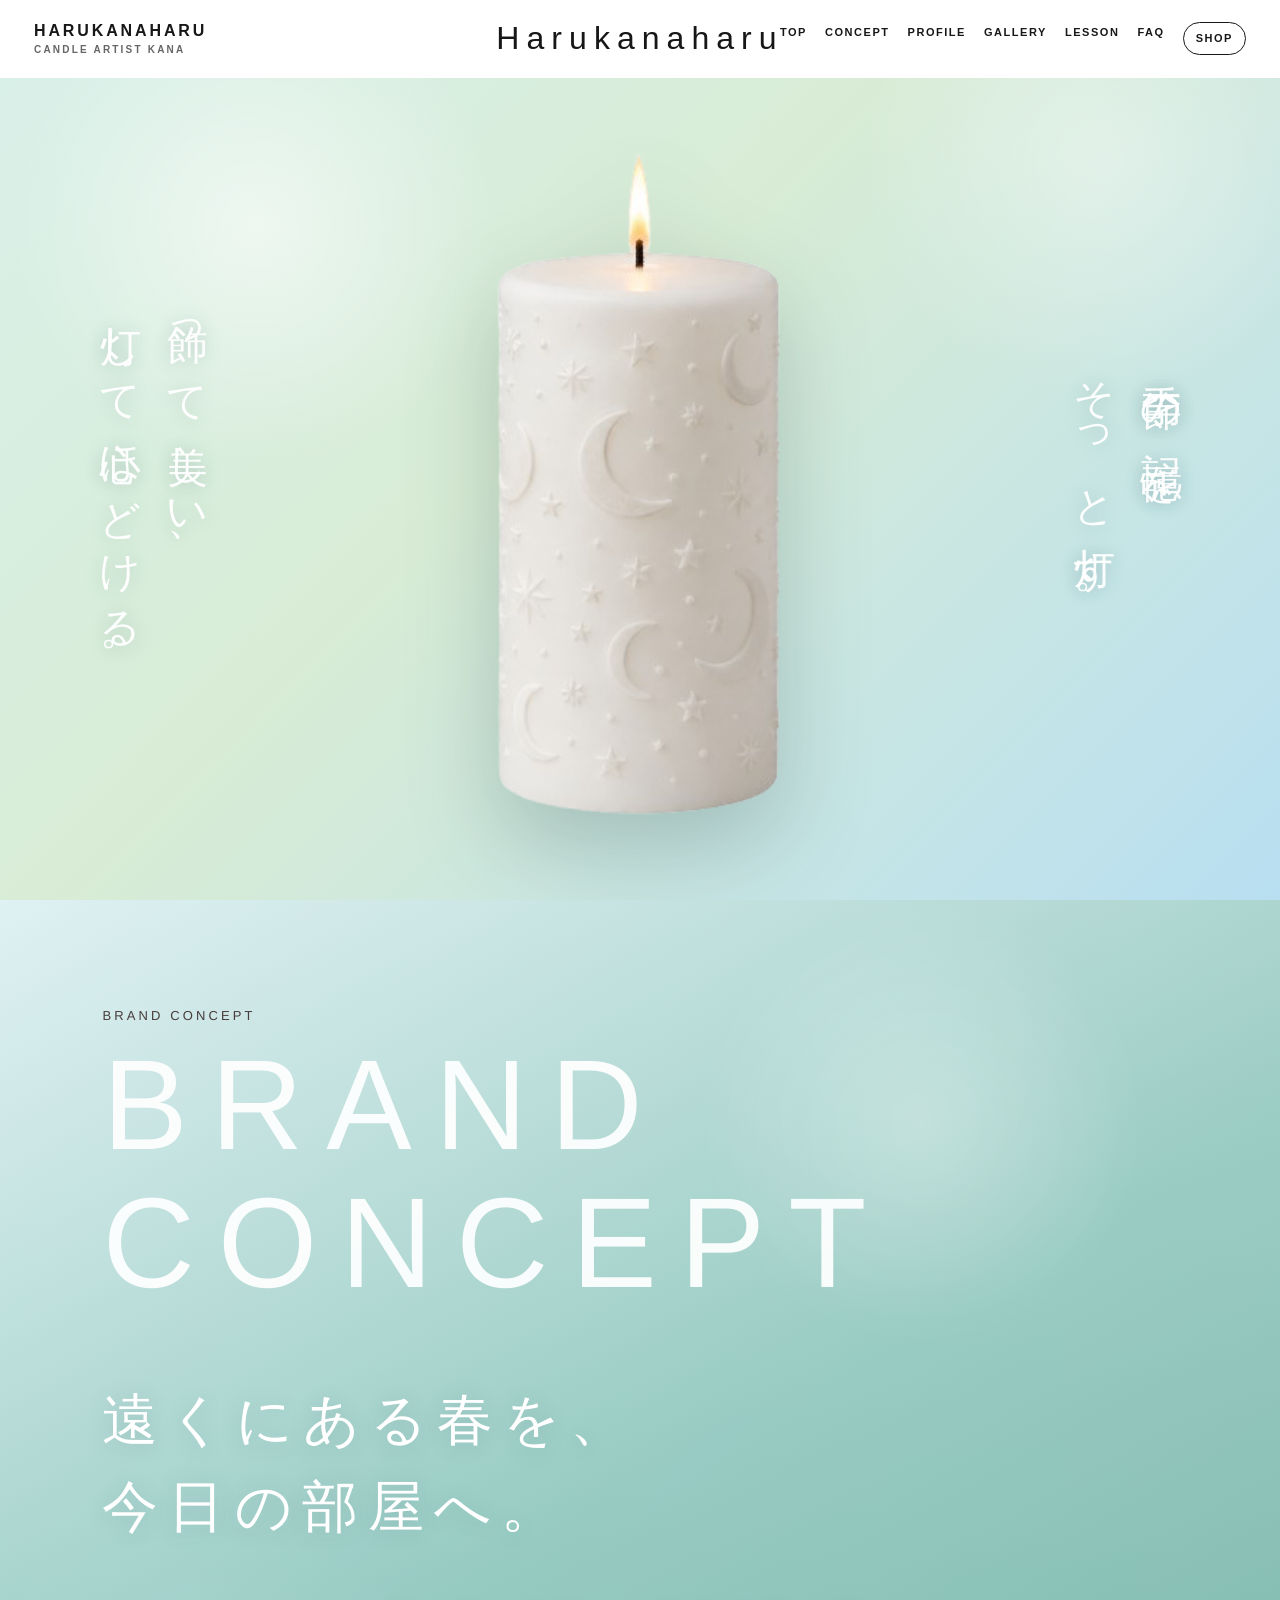
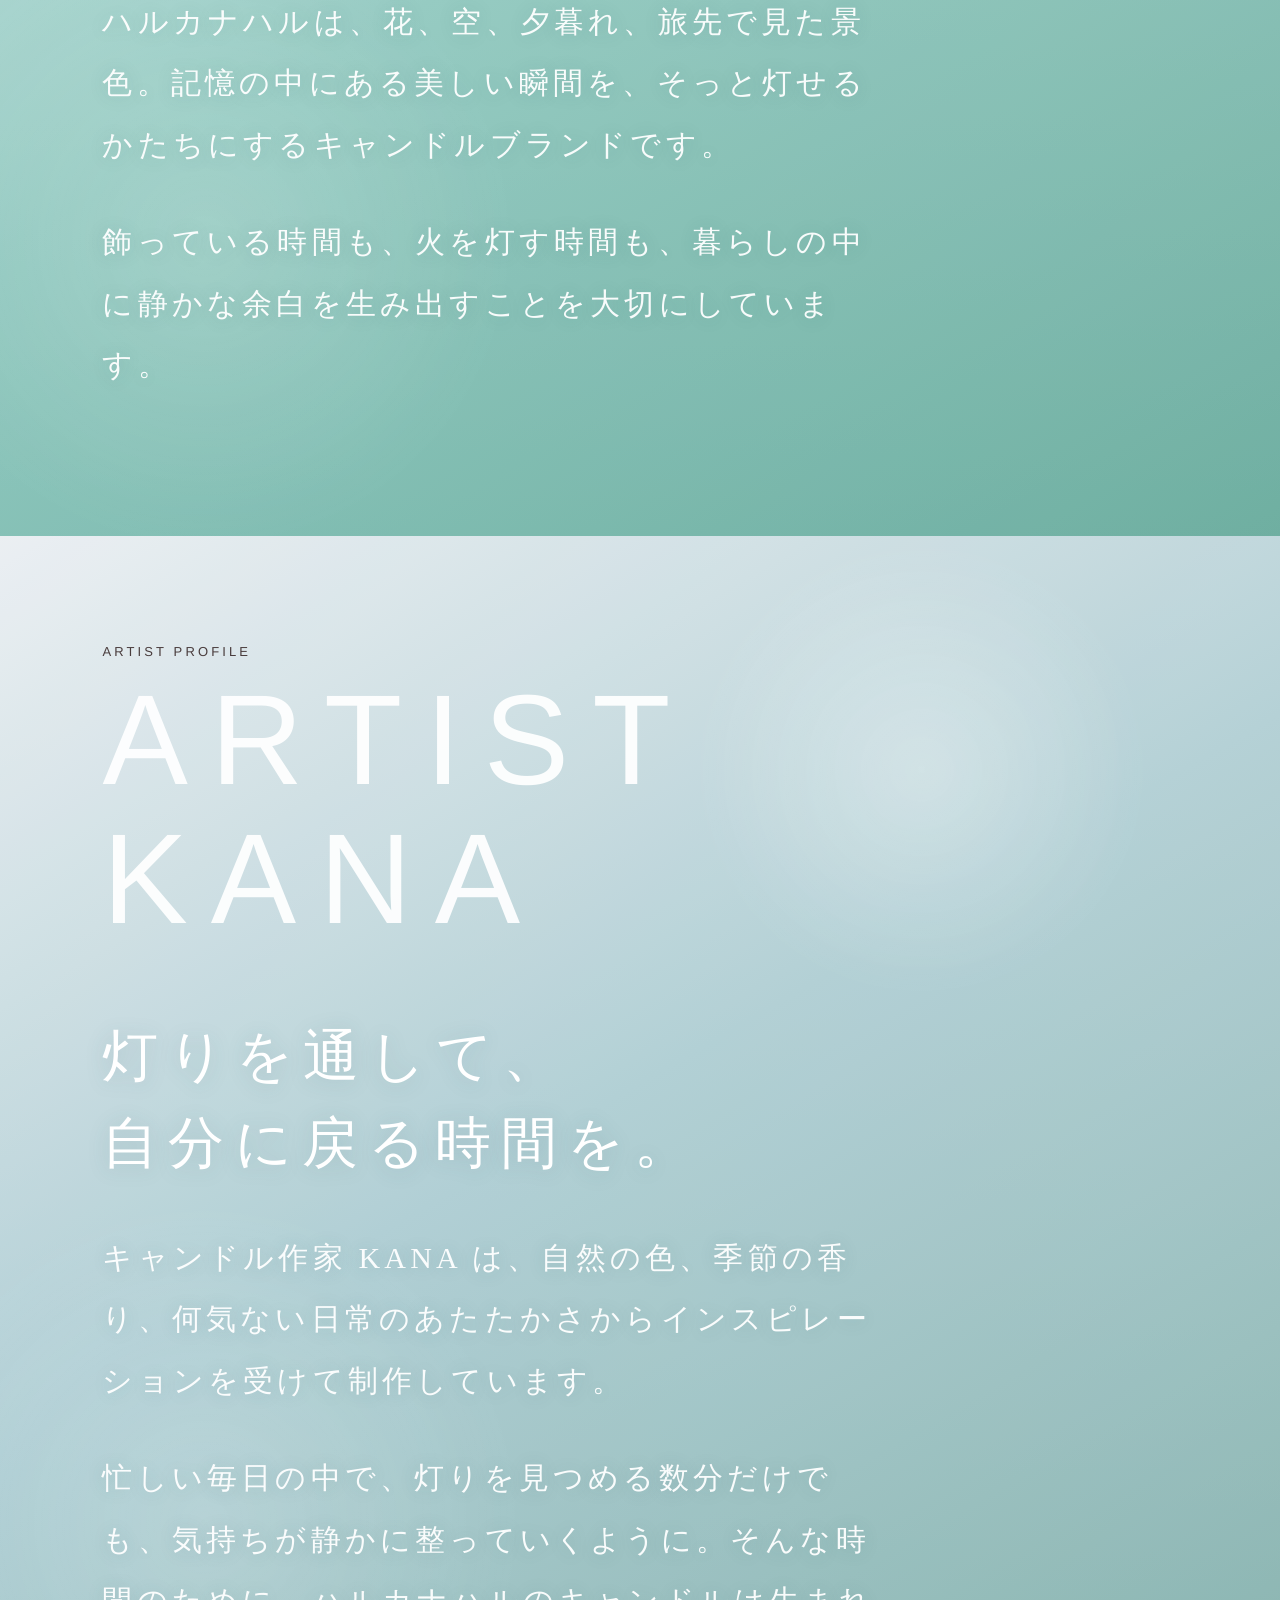
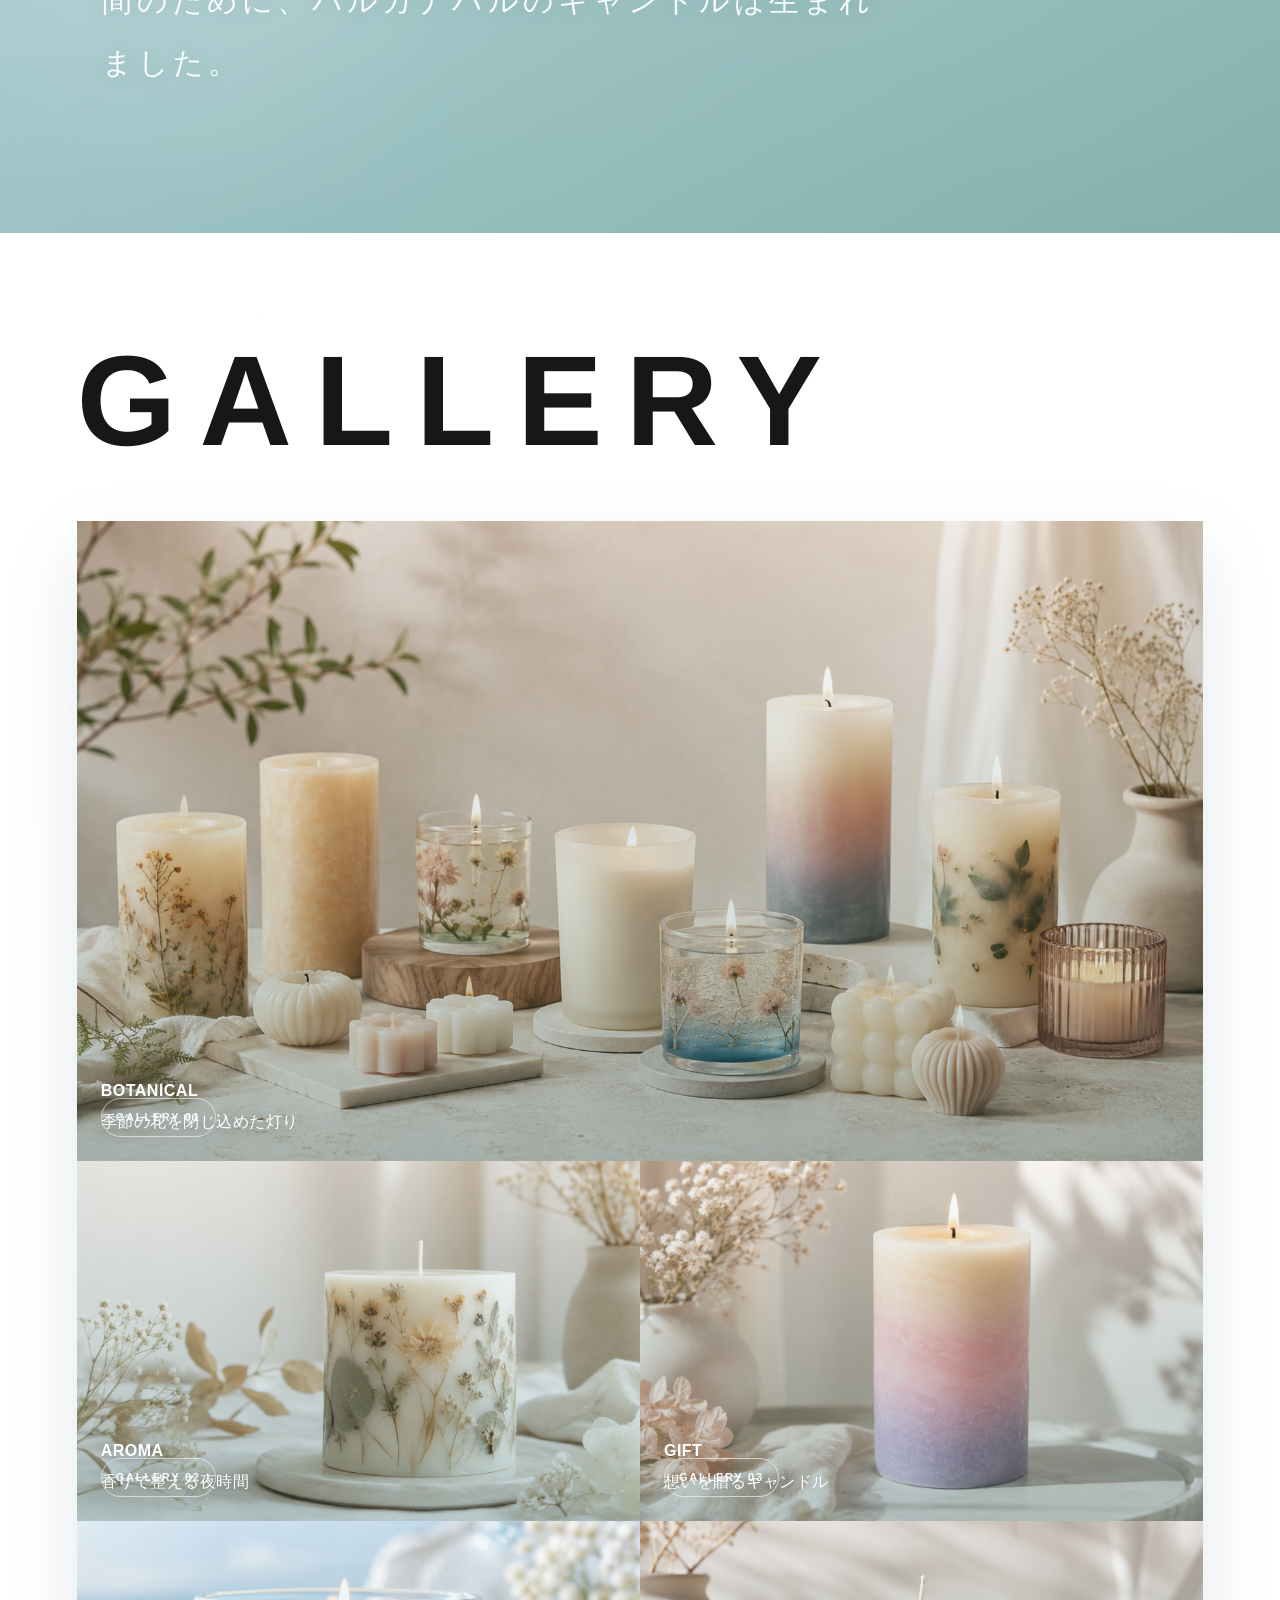
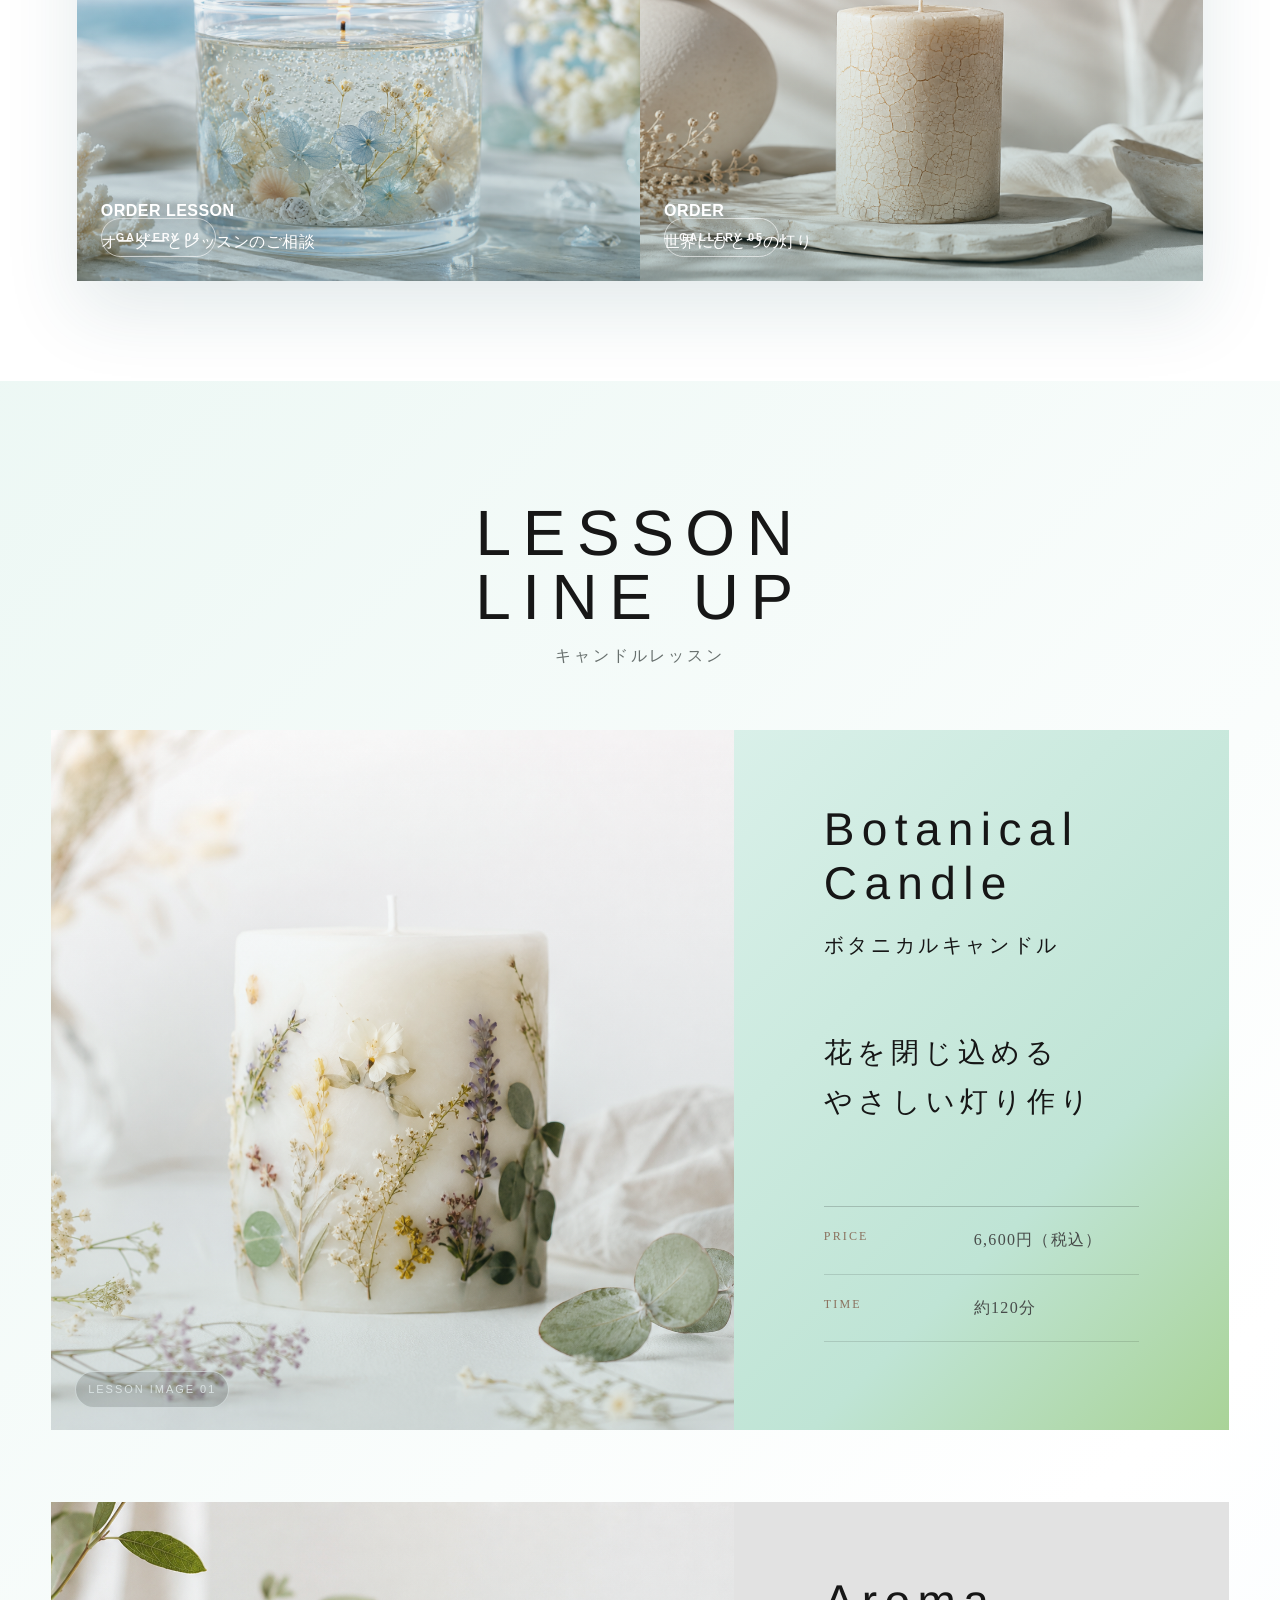
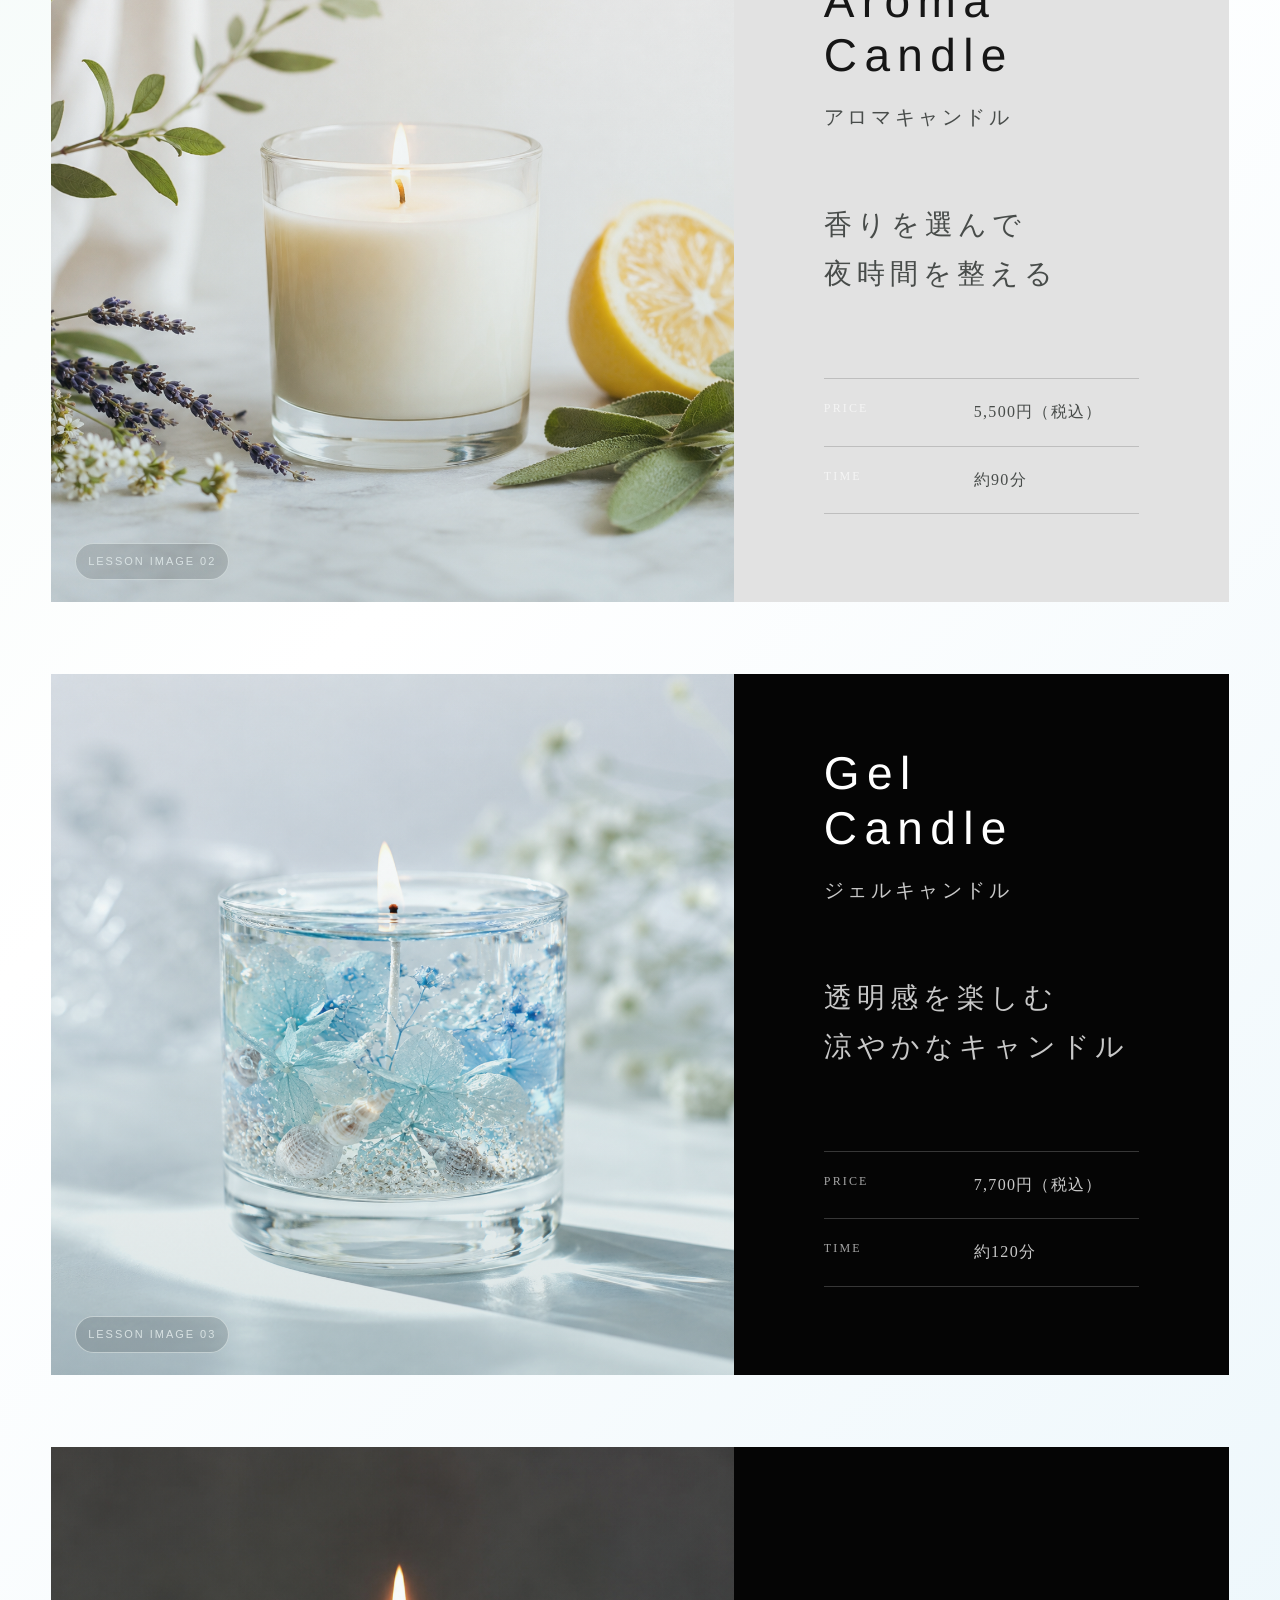
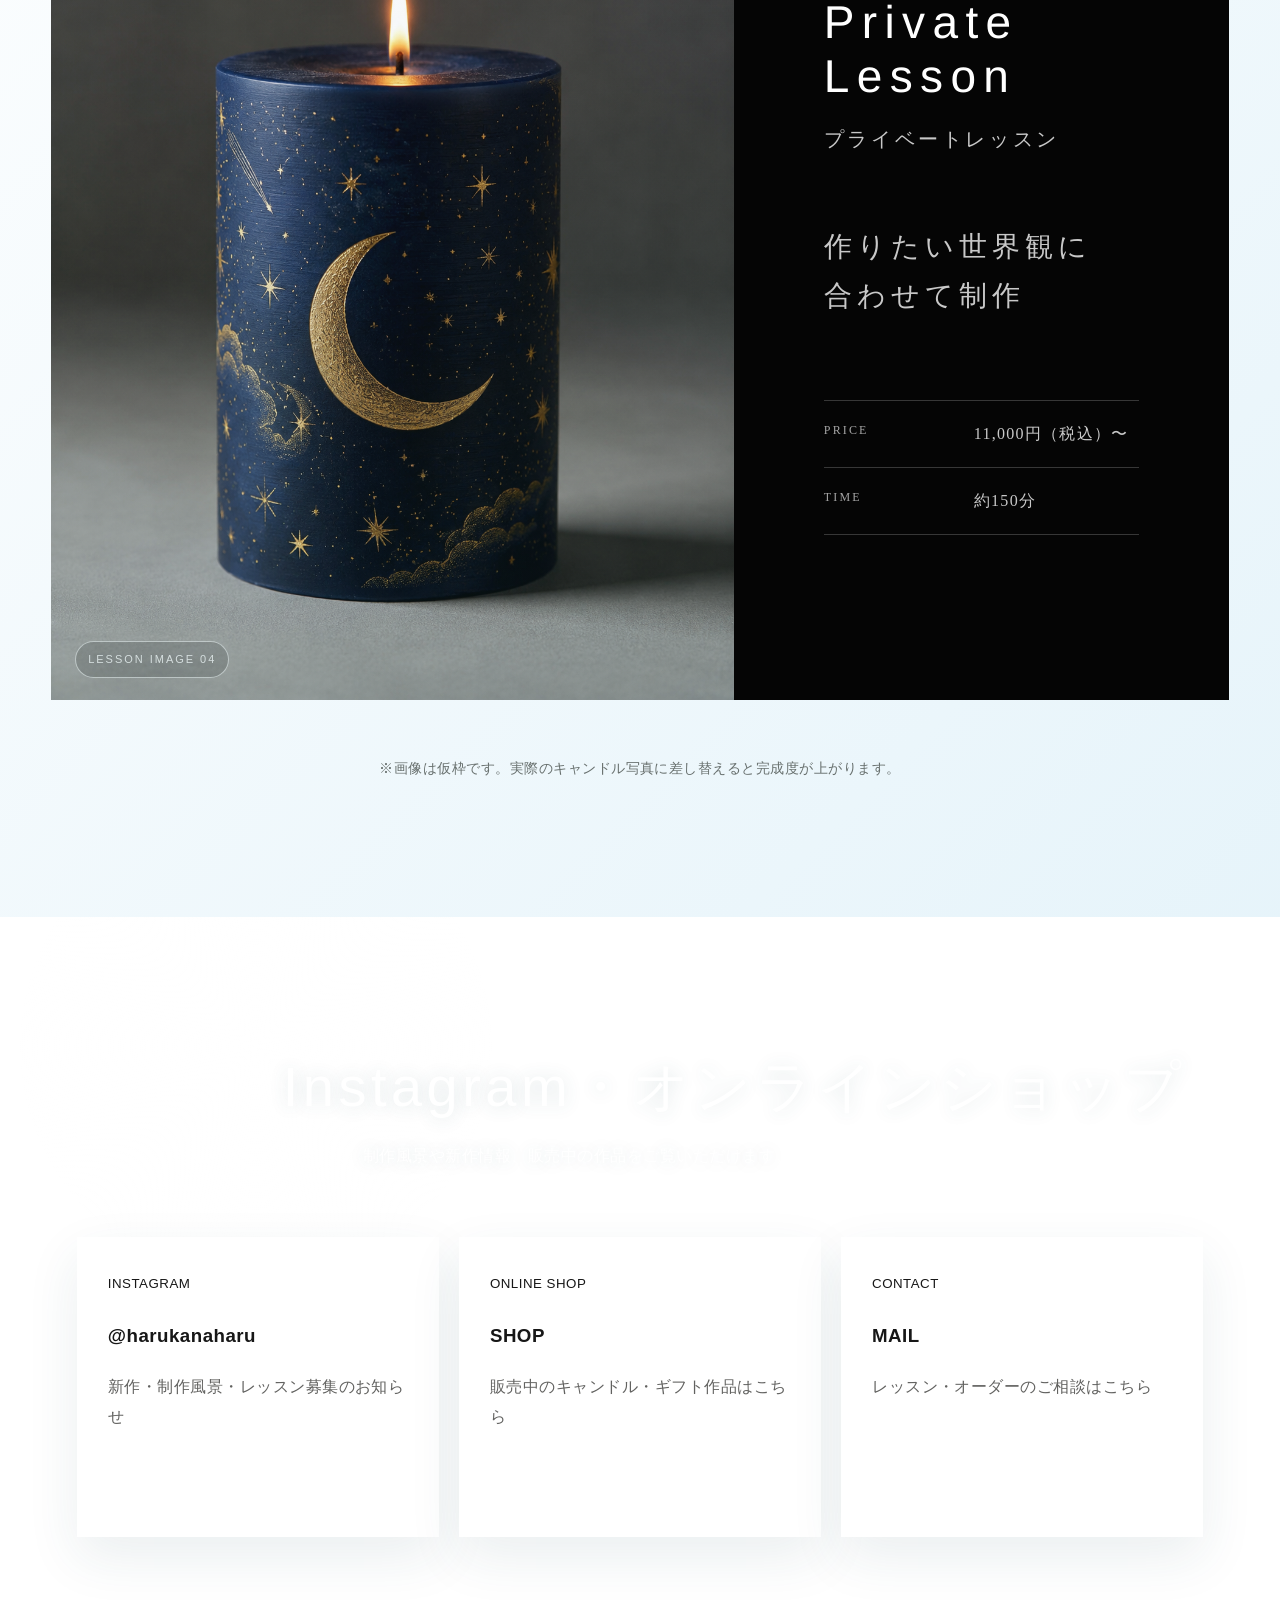
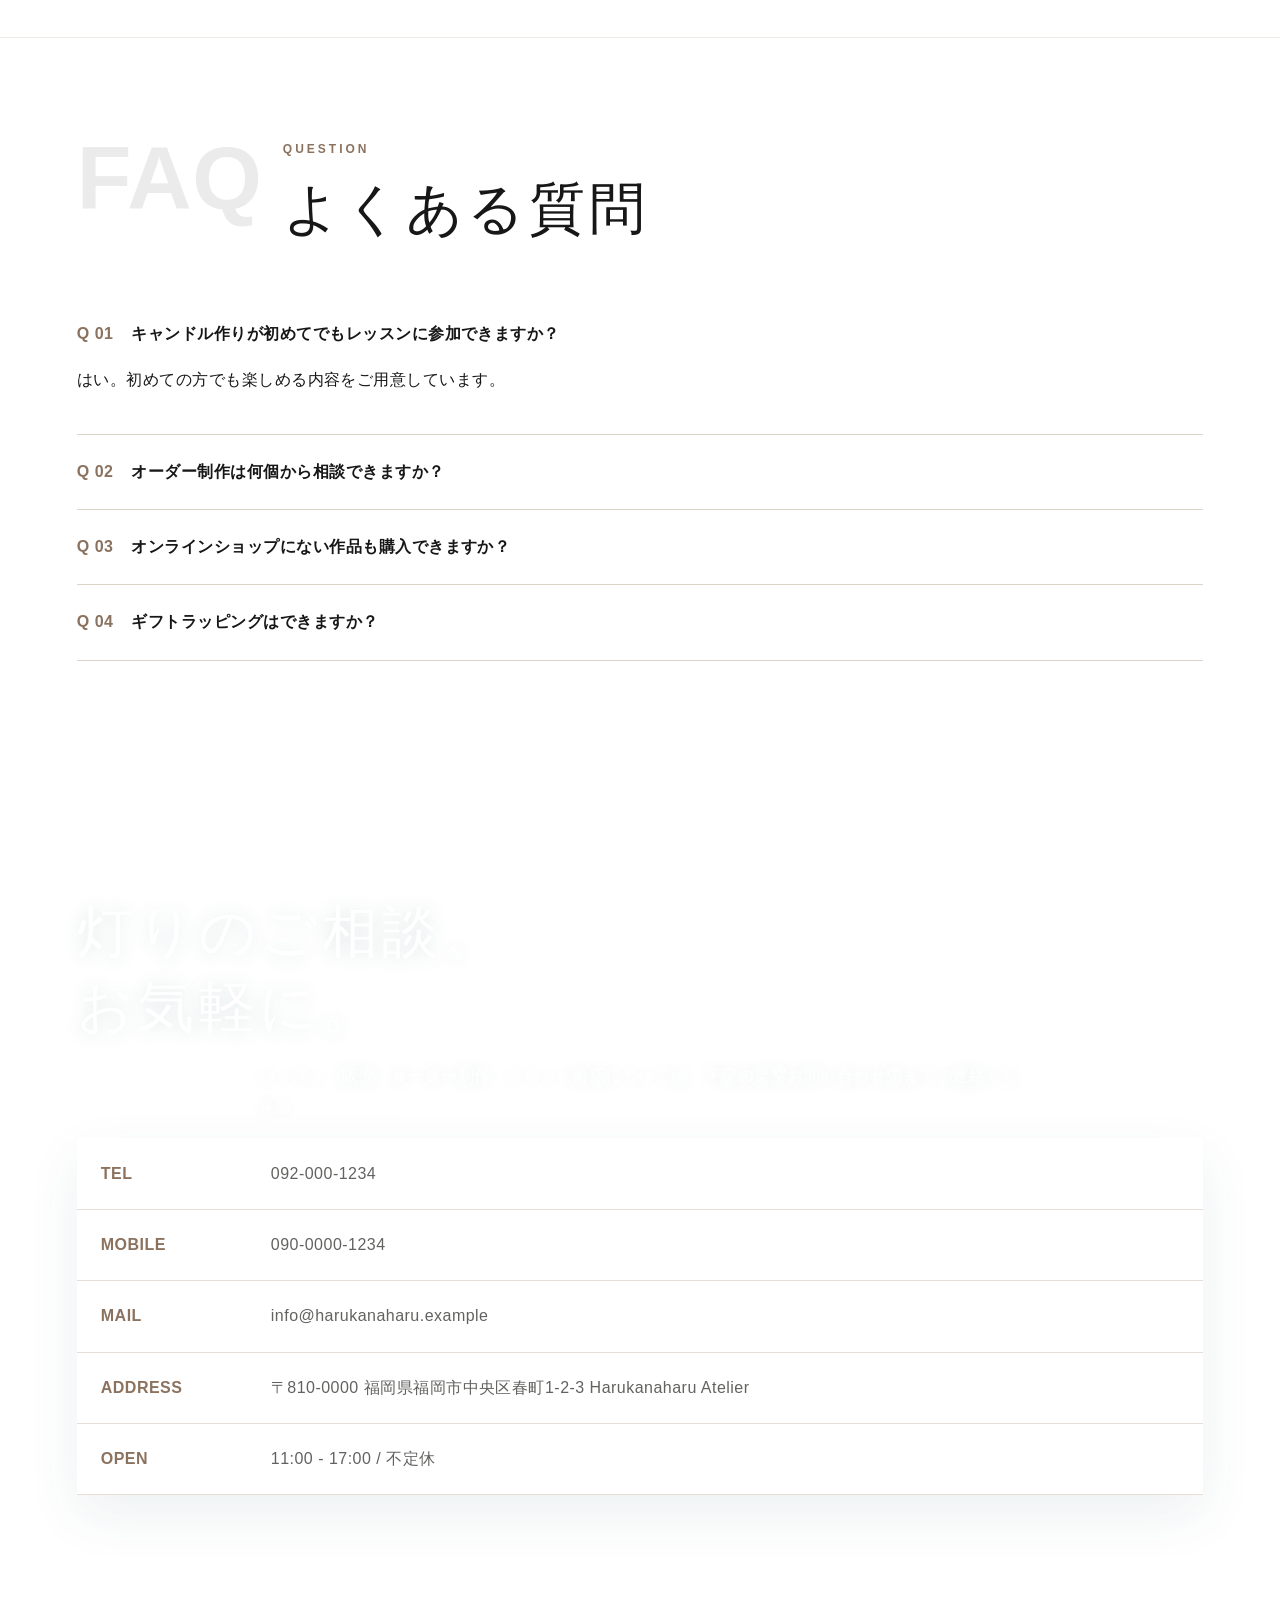
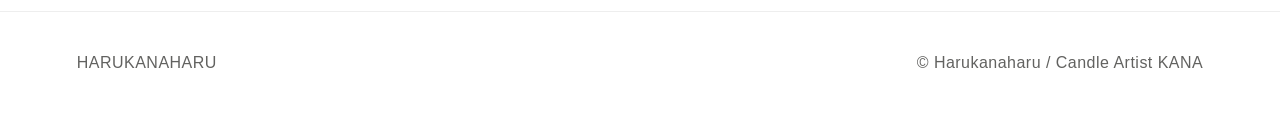
==== commit 273e521f: "Add harukanaharu26 image to gallery" ====
--- a/index.html
+++ b/index.html
@@ -77,6 +77,7 @@
           <article class="work"><div class="photo" data-label="GALLERY 02"><img src="images/harukanaharu19.png" alt="アロマキャンドル作品" loading="lazy"></div><div class="caption"><strong>AROMA</strong><br><span>香りで整える夜時間</span></div></article>
           <article class="work"><div class="photo" data-label="GALLERY 03"><img src="images/harukanaharu25.png" alt="ギフトキャンドル作品" loading="lazy"></div><div class="caption"><strong>GIFT</strong><br><span>想いを贈るキャンドル</span></div></article>
           <article class="work"><div class="photo" data-label="GALLERY 04"><img src="images/harukanaharu23.png" alt="オーダーとレッスンのキャンドル作品" loading="lazy"></div><div class="caption"><strong>ORDER LESSON</strong><br><span>オーダーとレッスンのご相談</span></div></article>
+          <article class="work"><div class="photo" data-label="GALLERY 05"><img src="images/harukanaharu26.png" alt="オーダーキャンドル作品" loading="lazy"></div><div class="caption"><strong>ORDER</strong><br><span>世界にひとつの灯り</span></div></article>
         </div>
       </div>
     </section>
--- a/style.css
+++ b/style.css
@@ -1 +1 @@
-*{box-sizing:border-box}html{scroll-behavior:smooth}body{margin:0;background:#fff;color:#171717;font-family:-apple-system,BlinkMacSystemFont,'Hiragino Sans','Yu Gothic',sans-serif;line-height:1.9;letter-spacing:.03em}a{color:inherit;text-decoration:none}.header{position:sticky;top:0;z-index:10;height:78px;display:flex;align-items:center;justify-content:center;padding:0 34px;background:rgba(255,255,255,.94);backdrop-filter:blur(14px);border-bottom:1px solid rgba(255,255,255,.75)}.logo{position:absolute;left:34px;font-weight:900;letter-spacing:.18em;line-height:1.1}.logo small{display:block;margin-top:4px;font-size:10px;color:#666;letter-spacing:.22em}.brand-center{font-size:32px;letter-spacing:.22em;font-weight:400}.nav{position:absolute;right:34px;display:flex;gap:18px;font-size:11px;font-weight:800;letter-spacing:.14em}.nav .shop{border:1px solid #171717;border-radius:999px;padding:5px 12px}.hero,.soft,.dark-section{background:linear-gradient(135deg,#d9f0e9 0%,#d8ecd5 42%,#b8dff1 100%);position:relative;overflow:hidden}.hero:before,.soft:before,.dark-section:before{content:'';position:absolute;inset:0;background:radial-gradient(circle at 20% 18%,rgba(255,255,255,.55),transparent 20%),radial-gradient(circle at 86% 10%,rgba(255,255,255,.38),transparent 18%);pointer-events:none}.hero{min-height:calc(100vh - 78px);padding:56px 20px 74px}.hero-stage{position:relative;z-index:1;min-height:calc(100vh - 210px);display:grid;grid-template-columns:1fr minmax(260px,520px) 1fr;align-items:center;gap:22px;max-width:1180px;margin:auto}.vertical{writing-mode:vertical-rl;text-orientation:mixed;color:rgba(255,255,255,.94);font-size:clamp(25px,3vw,42px);line-height:1.85;letter-spacing:.18em;font-weight:400;text-shadow:0 1px 18px rgba(49,91,101,.22);margin:auto;white-space:nowrap}.vertical.left{justify-self:end}.vertical.right{justify-self:start}.hero-candle{position:relative;display:flex;justify-content:center;align-items:flex-end;min-height:640px}.hero-candle img{position:relative;z-index:2;width:min(100%,500px);max-height:74vh;object-fit:contain;filter:drop-shadow(0 35px 45px rgba(18,45,47,.22))}.hero-candle.no-image:before{content:'';position:absolute;bottom:0;width:190px;height:520px;border-radius:95px 95px 24px 24px;background:linear-gradient(90deg,#eee,#fff 42%,#b7b7b7 50%,#fff 58%,#dedede);box-shadow:0 28px 55px rgba(16,45,51,.2)}.hero-candle.no-image:after{content:'';position:absolute;bottom:478px;width:330px;height:170px;border-radius:50%;background:radial-gradient(circle,#fff 0 44%,#202020 45% 64%,#0c0c0c 65%);box-shadow:0 20px 40px rgba(0,0,0,.28)}.hero-bottom{position:relative;z-index:1;text-align:center;margin-top:20px}.eyebrow,.kicker{font-size:12px;font-weight:900;letter-spacing:.25em;color:#8b725f}.catch{font-size:clamp(22px,3vw,38px);line-height:1.5;letter-spacing:.12em;margin:0 0 10px}.lead{color:#626260;max-width:760px;margin-left:auto;margin-right:auto}.buttons{display:flex;gap:14px;justify-content:center;flex-wrap:wrap;margin-top:24px}.btn{display:inline-flex;align-items:center;justify-content:center;min-height:46px;padding:0 24px;border-radius:999px;font-size:13px;font-weight:900;letter-spacing:.12em}.dark{background:#171717;color:#fff}.light{border:1px solid #171717;background:rgba(255,255,255,.55)}.gallery-heading{font-family:'Avenir Next','Helvetica Neue',Arial,sans-serif;font-size:clamp(58px,10vw,128px);line-height:1.08;letter-spacing:.18em;font-weight:700;color:#171717;margin:0 0 50px;-webkit-font-smoothing:antialiased;text-rendering:geometricPrecision}.photo{position:relative;min-height:100%;background:radial-gradient(circle at 50% 38%,rgba(255,255,255,.58),transparent 22%),linear-gradient(135deg,#d9f0e9,#8fc4ba 55%,#b8dff1);overflow:hidden}.photo:before{content:'';position:absolute;inset:0;background:linear-gradient(180deg,rgba(255,255,255,.04),rgba(34,96,102,.28))}.photo:after{content:attr(data-label);position:absolute;left:24px;bottom:24px;color:#fff;border:1px solid rgba(255,255,255,.62);border-radius:999px;padding:8px 14px;font-size:11px;font-weight:900;letter-spacing:.16em}.section{position:relative;padding:100px 6vw;border-top:1px solid rgba(221,211,199,.5);background:#fff}.soft,.dark-section{color:#fff;border-top:0}.soft .inner,.dark-section .inner{position:relative;z-index:1}.soft .title,.soft .lead,.dark-section .title,.dark-section .lead{color:rgba(255,255,255,.95);text-shadow:0 1px 18px rgba(47,94,99,.16)}.soft .kicker,.dark-section .kicker{color:rgba(255,255,255,.82)}.inner{width:min(1160px,100%);margin:auto}.head{display:grid;grid-template-columns:170px 1fr;gap:36px;margin-bottom:50px}.en{font-family:Arial,sans-serif;font-size:clamp(42px,7vw,90px);line-height:.9;font-weight:900;opacity:.08}.soft .en,.dark-section .en{color:#fff;opacity:.28}.title{margin:10px 0 0;font-size:clamp(30px,4.5vw,56px);line-height:1.35;letter-spacing:.08em;font-weight:500}.gallery{display:grid;grid-template-columns:1fr 1fr;gap:0;width:100%;background:#fff;box-shadow:0 30px 70px rgba(30,80,90,.12)}.work{position:relative;min-height:360px;overflow:hidden}.work.large{grid-column:1/-1;min-height:640px}.work .photo{position:absolute;inset:0}.caption{position:absolute;left:24px;bottom:24px;color:#fff;z-index:2;text-shadow:0 2px 18px rgba(0,0,0,.35)}.cards,.links{display:grid;grid-template-columns:repeat(3,1fr);gap:20px}.card,.linkbox{background:rgba(255,255,255,.9);color:#171717;border:1px solid rgba(255,255,255,.65);padding:30px;min-height:300px;box-shadow:0 20px 50px rgba(30,80,90,.09)}.card h3{font-size:26px;line-height:1.45}.linkbox p,.card p{color:#626260}details{border-bottom:1px solid #ddd3c7;padding:22px 0;background:#fff}summary{cursor:pointer;font-weight:900;list-style:none}.q{color:#8b725f;margin-right:18px}.table{background:rgba(255,255,255,.92);border-top:1px solid rgba(255,255,255,.7);box-shadow:0 20px 50px rgba(30,80,90,.08)}.row{display:grid;grid-template-columns:150px 1fr;gap:20px;padding:20px 24px;border-bottom:1px solid #e7dfd4}.row dt{color:#8b725f;font-weight:900}.row dd{margin:0;color:#626260}footer{background:#fff;color:#626260;border-top:1px solid #eee;padding:36px 6vw}.footer-inner{width:min(1160px,100%);margin:auto;display:flex;justify-content:space-between}@media(max-width:900px){.header{height:78px;padding:0 18px}.logo,.nav{display:none}.brand-center{font-size:28px}.hero{padding:34px 12px 56px}.hero-stage{grid-template-columns:54px 1fr 54px;gap:8px;min-height:68vh}.vertical{font-size:18px;line-height:1.75;letter-spacing:.12em}.hero-candle{min-height:560px}.gallery-heading{font-size:50px;letter-spacing:.16em;margin-bottom:36px}.hero-candle.no-image:before{width:128px;height:430px;border-radius:64px 64px 18px 18px}.hero-candle.no-image:after{bottom:392px;width:240px;height:124px}.head{grid-template-columns:1fr}.cards,.links{grid-template-columns:1fr}.gallery{grid-template-columns:1fr 1fr}.work{min-height:250px}.work.large{grid-column:1/-1;min-height:430px}.section{padding:76px 22px}.footer-inner{flex-direction:column;gap:8px}}@media(max-width:560px){.gallery{grid-template-columns:1fr 1fr}.work{min-height:210px}.work.large{min-height:390px}.row{grid-template-columns:1fr;gap:4px}}+*{box-sizing:border-box}html{scroll-behavior:smooth}body{margin:0;background:#fff;color:#171717;font-family:-apple-system,BlinkMacSystemFont,'Hiragino Sans','Yu Gothic',sans-serif;line-height:1.9;letter-spacing:.03em}a{color:inherit;text-decoration:none}.header{position:sticky;top:0;z-index:10;height:78px;display:flex;align-items:center;justify-content:center;padding:0 34px;background:rgba(255,255,255,.94);backdrop-filter:blur(14px);border-bottom:1px solid rgba(255,255,255,.75)}.logo{position:absolute;left:34px;font-weight:900;letter-spacing:.18em;line-height:1.1}.logo small{display:block;margin-top:4px;font-size:10px;color:#666;letter-spacing:.22em}.brand-center{font-size:32px;letter-spacing:.22em;font-weight:400}.nav{position:absolute;right:34px;display:flex;gap:18px;font-size:11px;font-weight:800;letter-spacing:.14em}.nav .shop{border:1px solid #171717;border-radius:999px;padding:5px 12px}.hero,.soft,.dark-section{background:linear-gradient(135deg,#d9f0e9 0%,#d8ecd5 42%,#b8dff1 100%);position:relative;overflow:hidden}.hero:before,.soft:before,.dark-section:before{content:'';position:absolute;inset:0;background:radial-gradient(circle at 20% 18%,rgba(255,255,255,.55),transparent 20%),radial-gradient(circle at 86% 10%,rgba(255,255,255,.38),transparent 18%);pointer-events:none}.hero{min-height:calc(100vh - 78px);padding:56px 20px 74px}.hero-stage{position:relative;z-index:1;min-height:calc(100vh - 210px);display:grid;grid-template-columns:1fr minmax(260px,520px) 1fr;align-items:center;gap:22px;max-width:1180px;margin:auto}.vertical{writing-mode:vertical-rl;text-orientation:mixed;color:rgba(255,255,255,.94);font-size:clamp(25px,3vw,42px);line-height:1.85;letter-spacing:.18em;font-weight:400;text-shadow:0 1px 18px rgba(49,91,101,.22);margin:auto;white-space:nowrap}.vertical.left{justify-self:end}.vertical.right{justify-self:start}.hero-candle{position:relative;display:flex;justify-content:center;align-items:flex-end;min-height:640px}.hero-candle img{position:relative;z-index:2;width:min(100%,500px);max-height:74vh;object-fit:contain;filter:drop-shadow(0 35px 45px rgba(18,45,47,.22))}.hero-candle.no-image:before{content:'';position:absolute;bottom:0;width:190px;height:520px;border-radius:95px 95px 24px 24px;background:linear-gradient(90deg,#eee,#fff 42%,#b7b7b7 50%,#fff 58%,#dedede);box-shadow:0 28px 55px rgba(16,45,51,.2)}.hero-candle.no-image:after{content:'';position:absolute;bottom:478px;width:330px;height:170px;border-radius:50%;background:radial-gradient(circle,#fff 0 44%,#202020 45% 64%,#0c0c0c 65%);box-shadow:0 20px 40px rgba(0,0,0,.28)}.hero-bottom{position:relative;z-index:1;text-align:center;margin-top:20px}.eyebrow,.kicker{font-size:12px;font-weight:900;letter-spacing:.25em;color:#8b725f}.catch{font-size:clamp(22px,3vw,38px);line-height:1.5;letter-spacing:.12em;margin:0 0 10px}.lead{color:#626260;max-width:760px;margin-left:auto;margin-right:auto}.buttons{display:flex;gap:14px;justify-content:center;flex-wrap:wrap;margin-top:24px}.btn{display:inline-flex;align-items:center;justify-content:center;min-height:46px;padding:0 24px;border-radius:999px;font-size:13px;font-weight:900;letter-spacing:.12em}.dark{background:#171717;color:#fff}.light{border:1px solid #171717;background:rgba(255,255,255,.55)}.gallery-heading{font-family:'Avenir Next','Helvetica Neue',Arial,sans-serif;font-size:clamp(58px,10vw,128px);line-height:1.08;letter-spacing:.18em;font-weight:700;color:#171717;margin:0 0 50px;-webkit-font-smoothing:antialiased;text-rendering:geometricPrecision}.photo{position:relative;min-height:100%;background:radial-gradient(circle at 50% 38%,rgba(255,255,255,.58),transparent 22%),linear-gradient(135deg,#d9f0e9,#8fc4ba 55%,#b8dff1);overflow:hidden}.photo img{width:100%;height:100%;object-fit:cover;display:block}.photo:before{content:'';position:absolute;inset:0;background:linear-gradient(180deg,rgba(255,255,255,.04),rgba(34,96,102,.28));z-index:1}.photo:after{content:attr(data-label);position:absolute;left:24px;bottom:24px;color:#fff;border:1px solid rgba(255,255,255,.62);border-radius:999px;padding:8px 14px;font-size:11px;font-weight:900;letter-spacing:.16em;z-index:2}.section{position:relative;padding:100px 6vw;border-top:1px solid rgba(221,211,199,.5);background:#fff}.soft,.dark-section{color:#fff;border-top:0}.soft .inner,.dark-section .inner{position:relative;z-index:1}.soft .title,.soft .lead,.dark-section .title,.dark-section .lead{color:rgba(255,255,255,.95);text-shadow:0 1px 18px rgba(47,94,99,.16)}.soft .kicker,.dark-section .kicker{color:rgba(255,255,255,.82)}.inner{width:min(1160px,100%);margin:auto}.head{display:grid;grid-template-columns:170px 1fr;gap:36px;margin-bottom:50px}.en{font-family:Arial,sans-serif;font-size:clamp(42px,7vw,90px);line-height:.9;font-weight:900;opacity:.08}.soft .en,.dark-section .en{color:#fff;opacity:.28}.title{margin:10px 0 0;font-size:clamp(30px,4.5vw,56px);line-height:1.35;letter-spacing:.08em;font-weight:500}.gallery{display:grid;grid-template-columns:1fr 1fr;gap:0;width:100%;background:#fff;box-shadow:0 30px 70px rgba(30,80,90,.12)}.work{position:relative;min-height:360px;overflow:hidden}.work.large{grid-column:1/-1;min-height:640px}.work .photo{position:absolute;inset:0}.caption{position:absolute;left:24px;bottom:24px;color:#fff;z-index:3;text-shadow:0 2px 18px rgba(0,0,0,.35)}.cards,.links{display:grid;grid-template-columns:repeat(3,1fr);gap:20px}.card,.linkbox{background:rgba(255,255,255,.9);color:#171717;border:1px solid rgba(255,255,255,.65);padding:30px;min-height:300px;box-shadow:0 20px 50px rgba(30,80,90,.09)}.card h3{font-size:26px;line-height:1.45}.linkbox p,.card p{color:#626260}details{border-bottom:1px solid #ddd3c7;padding:22px 0;background:#fff}summary{cursor:pointer;font-weight:900;list-style:none}.q{color:#8b725f;margin-right:18px}.table{background:rgba(255,255,255,.92);border-top:1px solid rgba(255,255,255,.7);box-shadow:0 20px 50px rgba(30,80,90,.08)}.row{display:grid;grid-template-columns:150px 1fr;gap:20px;padding:20px 24px;border-bottom:1px solid #e7dfd4}.row dt{color:#8b725f;font-weight:900}.row dd{margin:0;color:#626260}footer{background:#fff;color:#626260;border-top:1px solid #eee;padding:36px 6vw}.footer-inner{width:min(1160px,100%);margin:auto;display:flex;justify-content:space-between}@media(max-width:900px){.header{height:78px;padding:0 18px}.logo,.nav{display:none}.brand-center{font-size:28px}.hero{padding:34px 12px 56px}.hero-stage{grid-template-columns:54px 1fr 54px;gap:8px;min-height:68vh}.vertical{font-size:18px;line-height:1.75;letter-spacing:.12em}.hero-candle{min-height:560px}.gallery-heading{font-size:50px;letter-spacing:.16em;margin-bottom:36px}.hero-candle.no-image:before{width:128px;height:430px;border-radius:64px 64px 18px 18px}.hero-candle.no-image:after{bottom:392px;width:240px;height:124px}.head{grid-template-columns:1fr}.cards,.links{grid-template-columns:1fr}.gallery{grid-template-columns:1fr 1fr}.work{min-height:250px}.work.large{grid-column:1/-1;min-height:430px}.section{padding:76px 22px}.footer-inner{flex-direction:column;gap:8px}}@media(max-width:560px){.gallery{grid-template-columns:1fr 1fr}.work{min-height:210px}.work.large{min-height:390px}.row{grid-template-columns:1fr;gap:4px}}
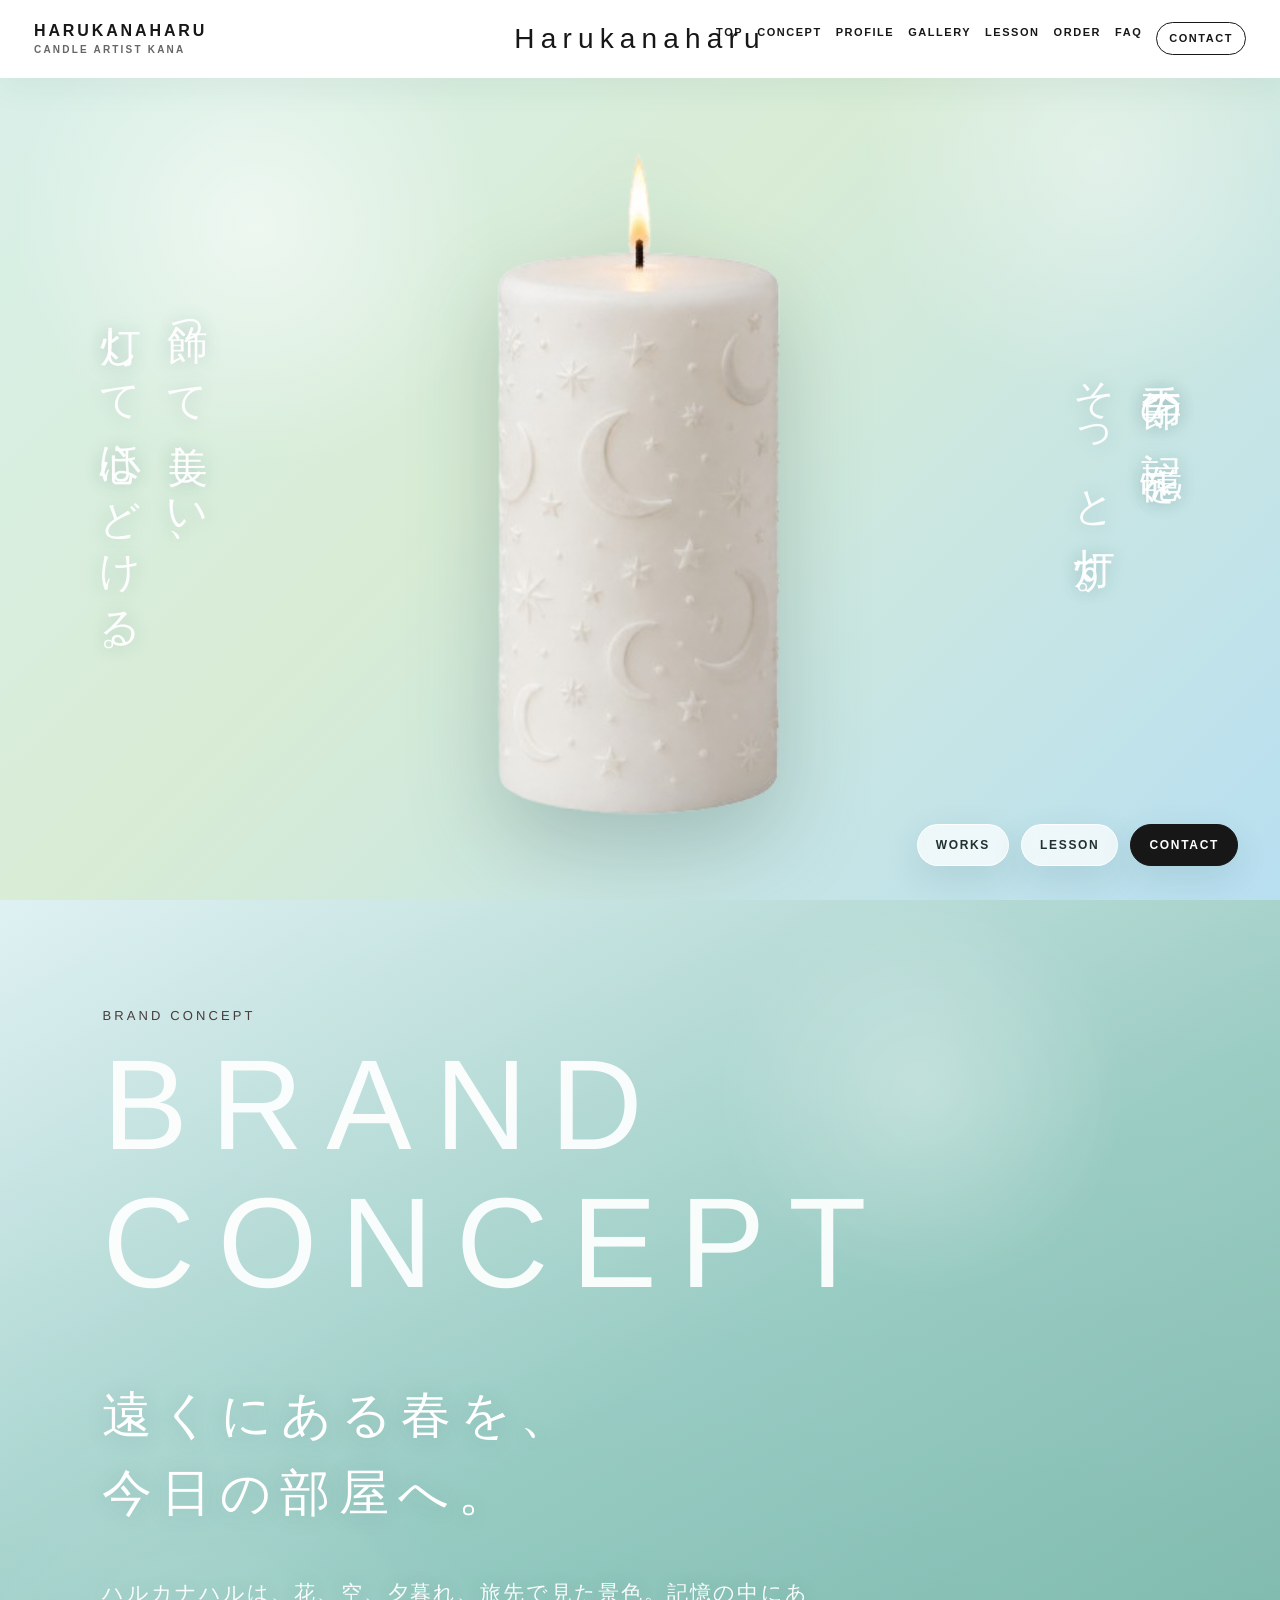
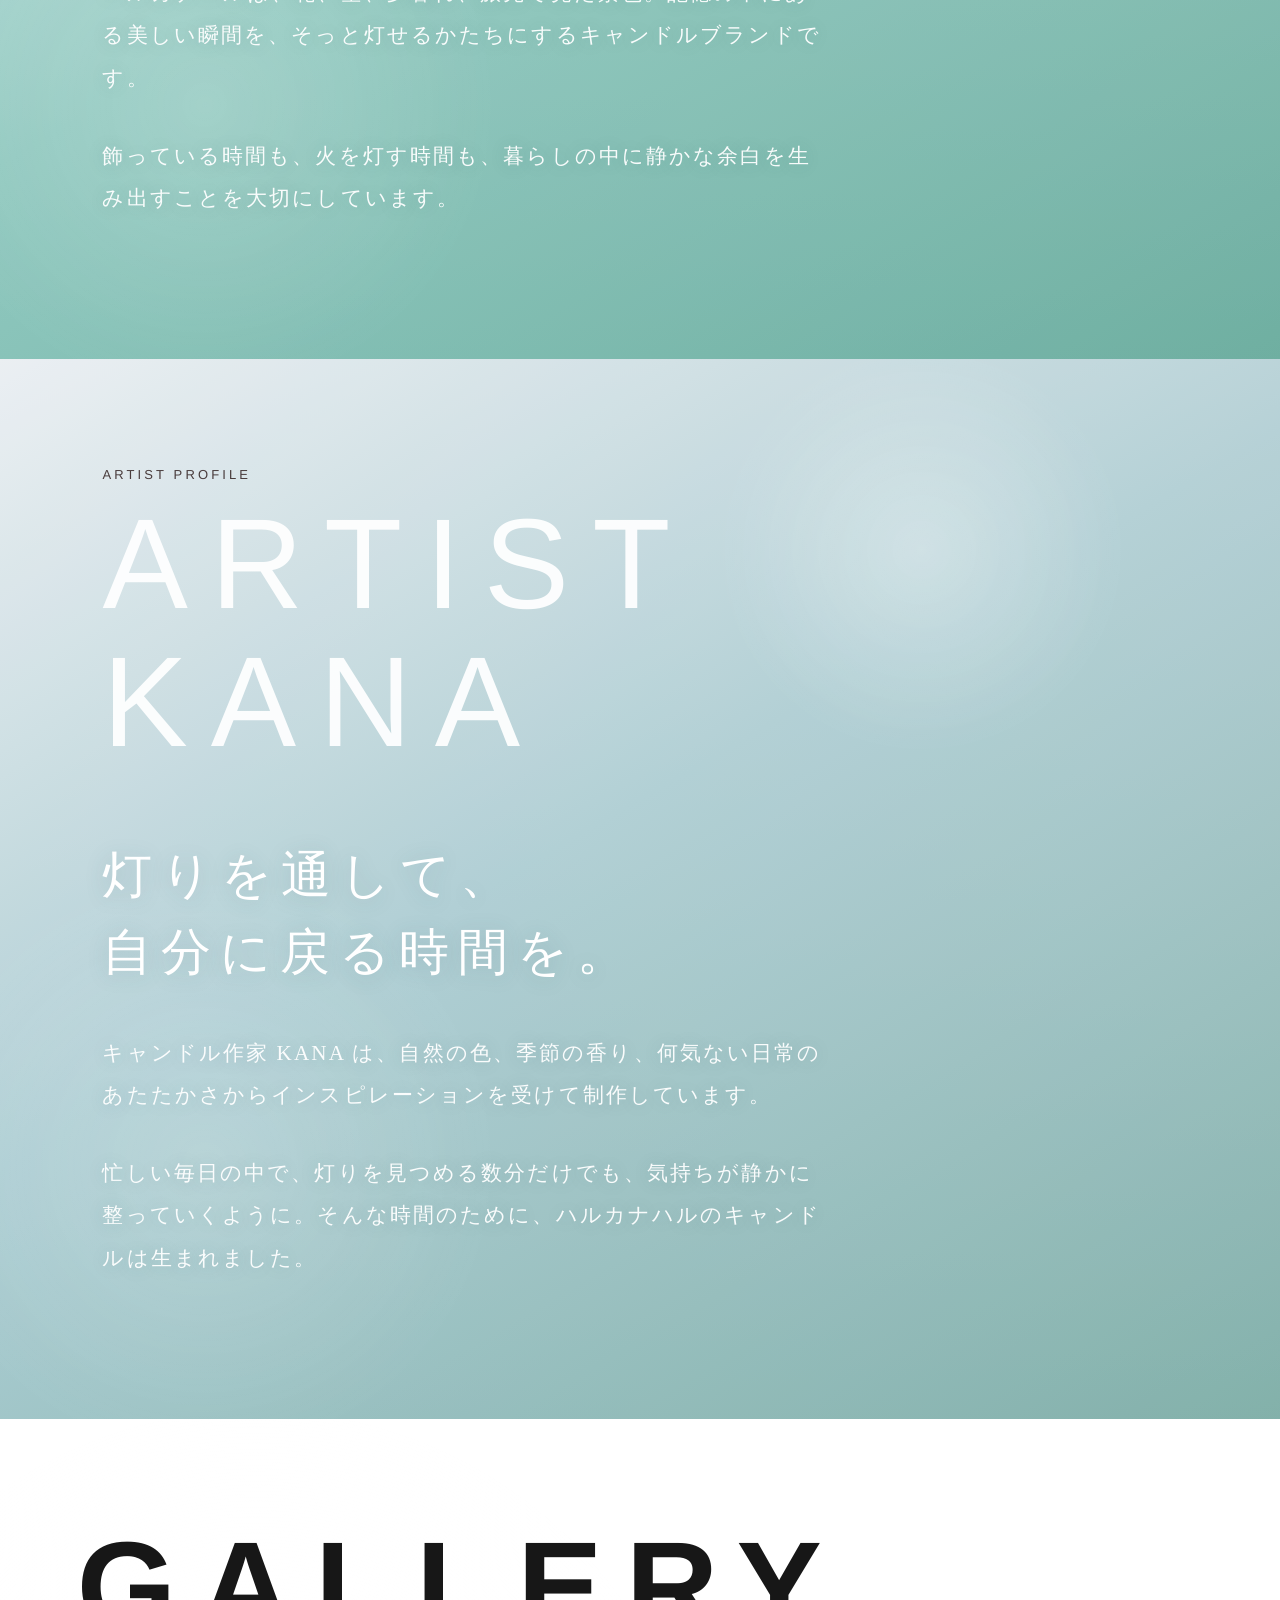
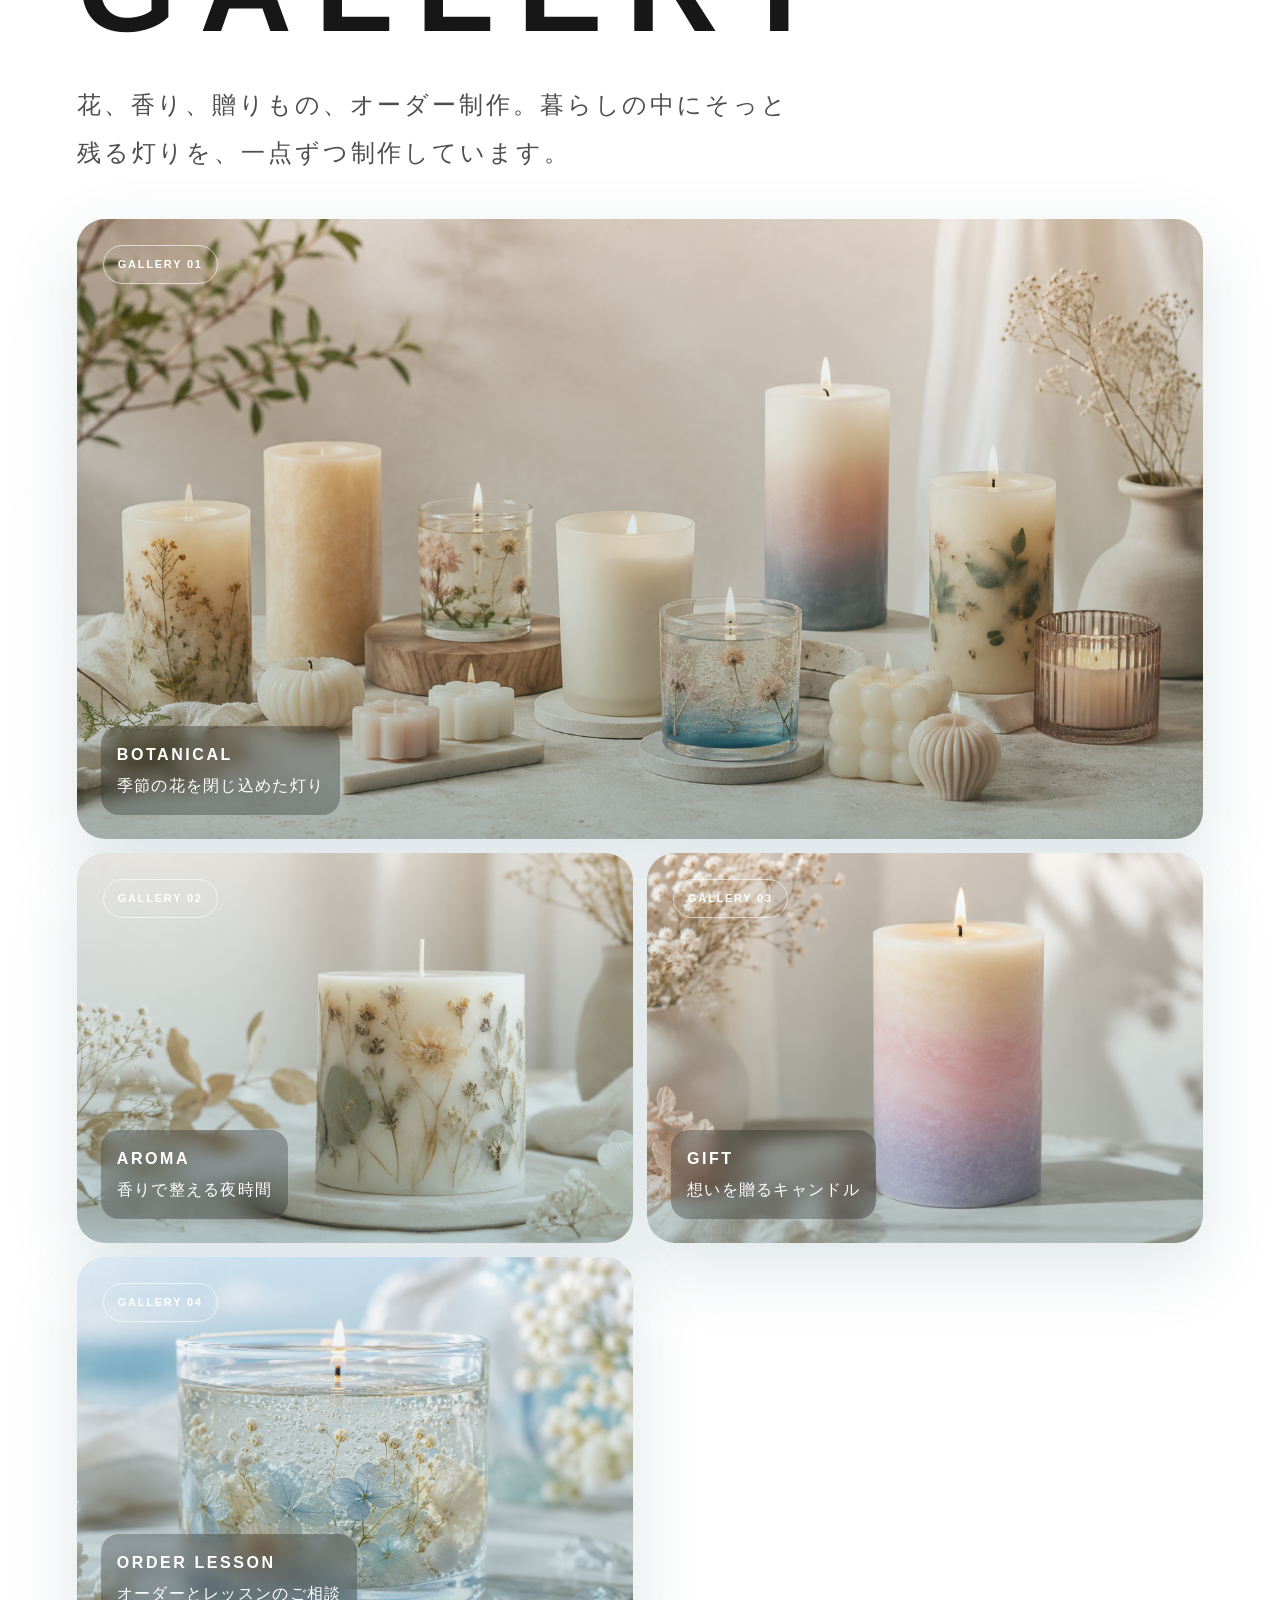
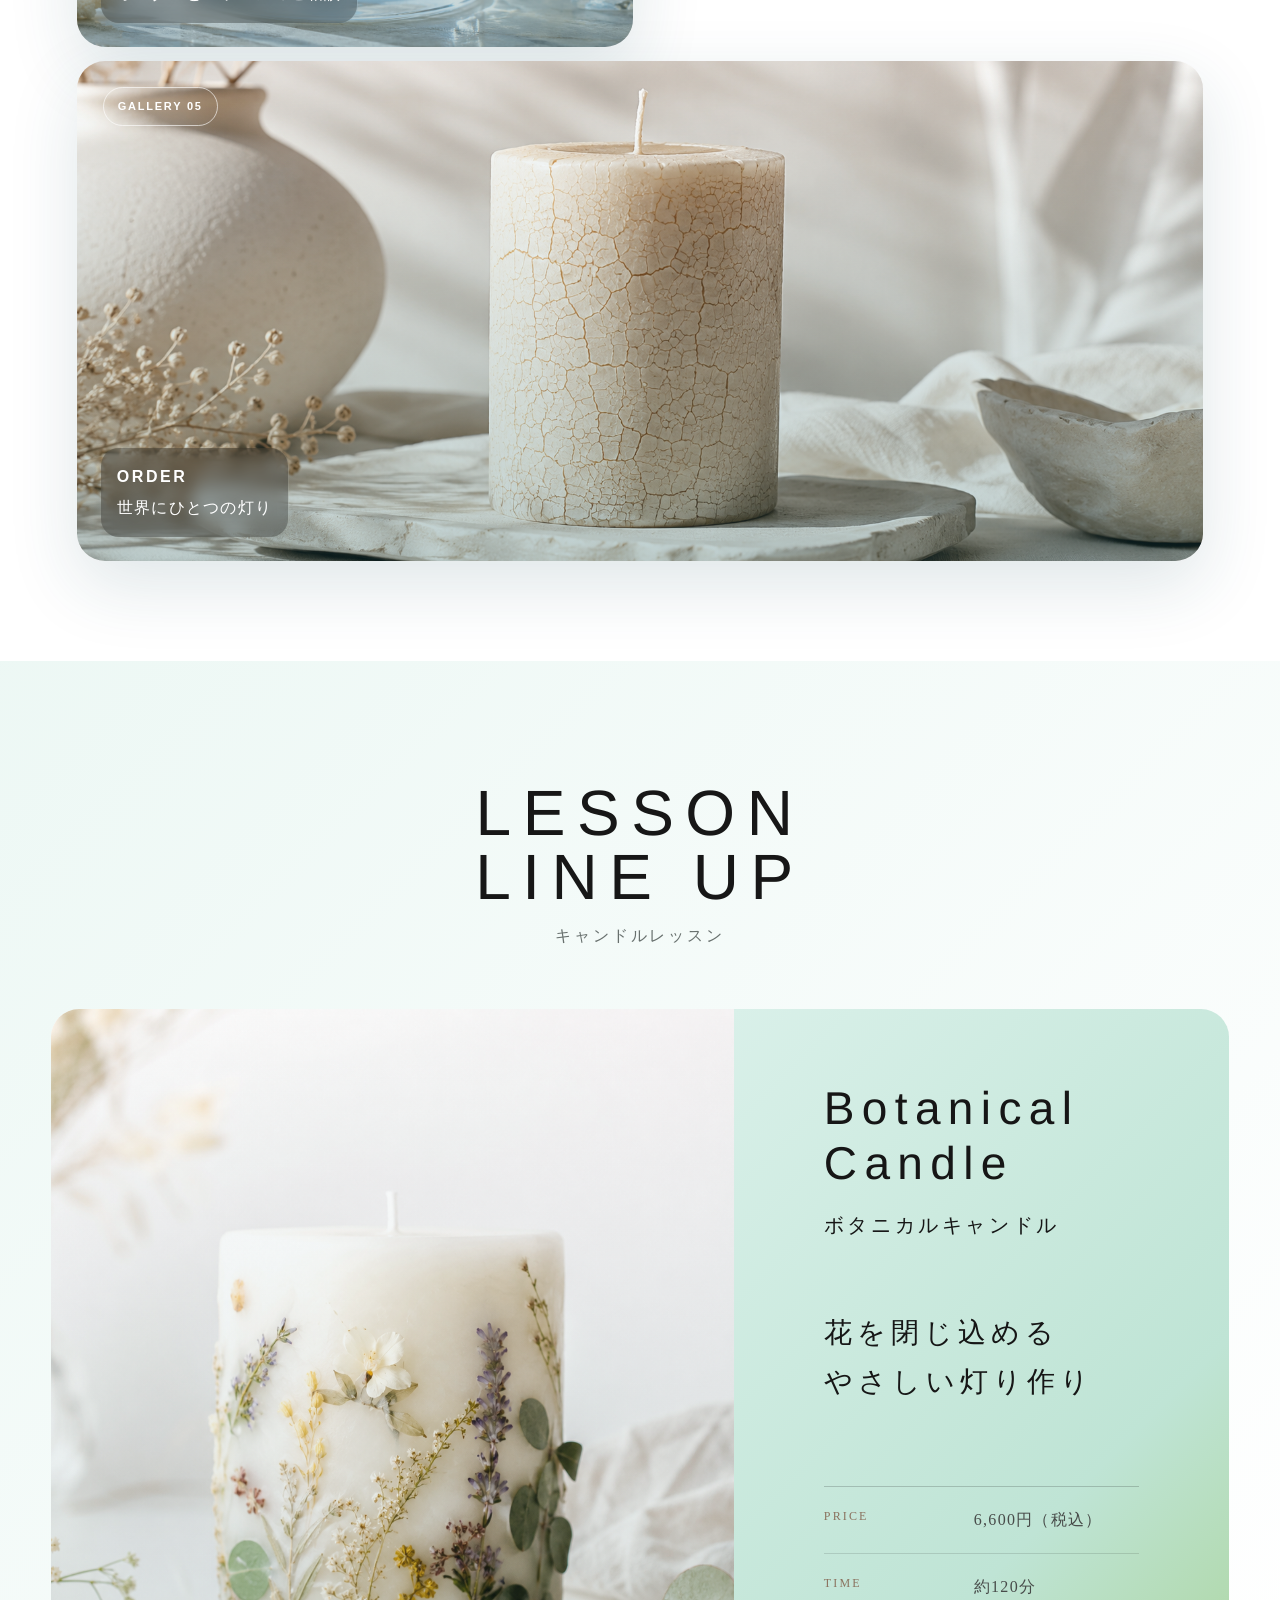
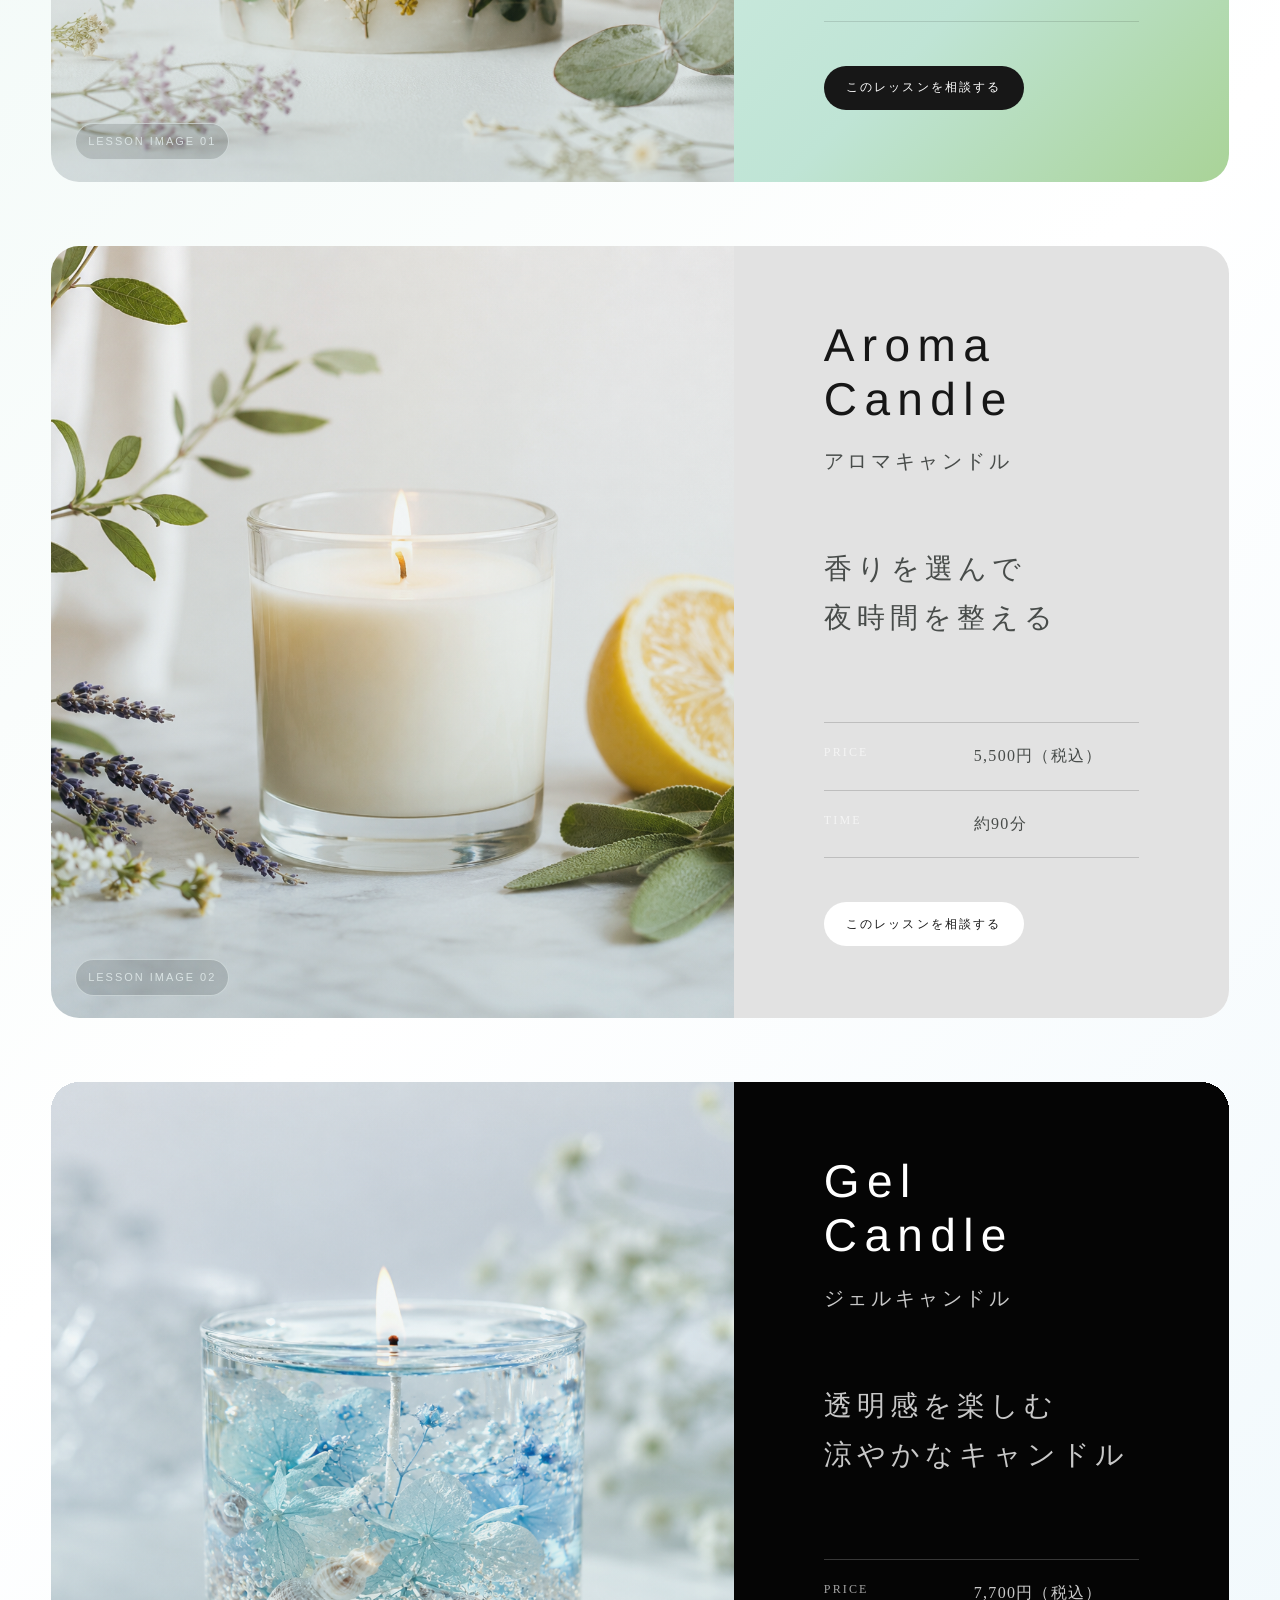
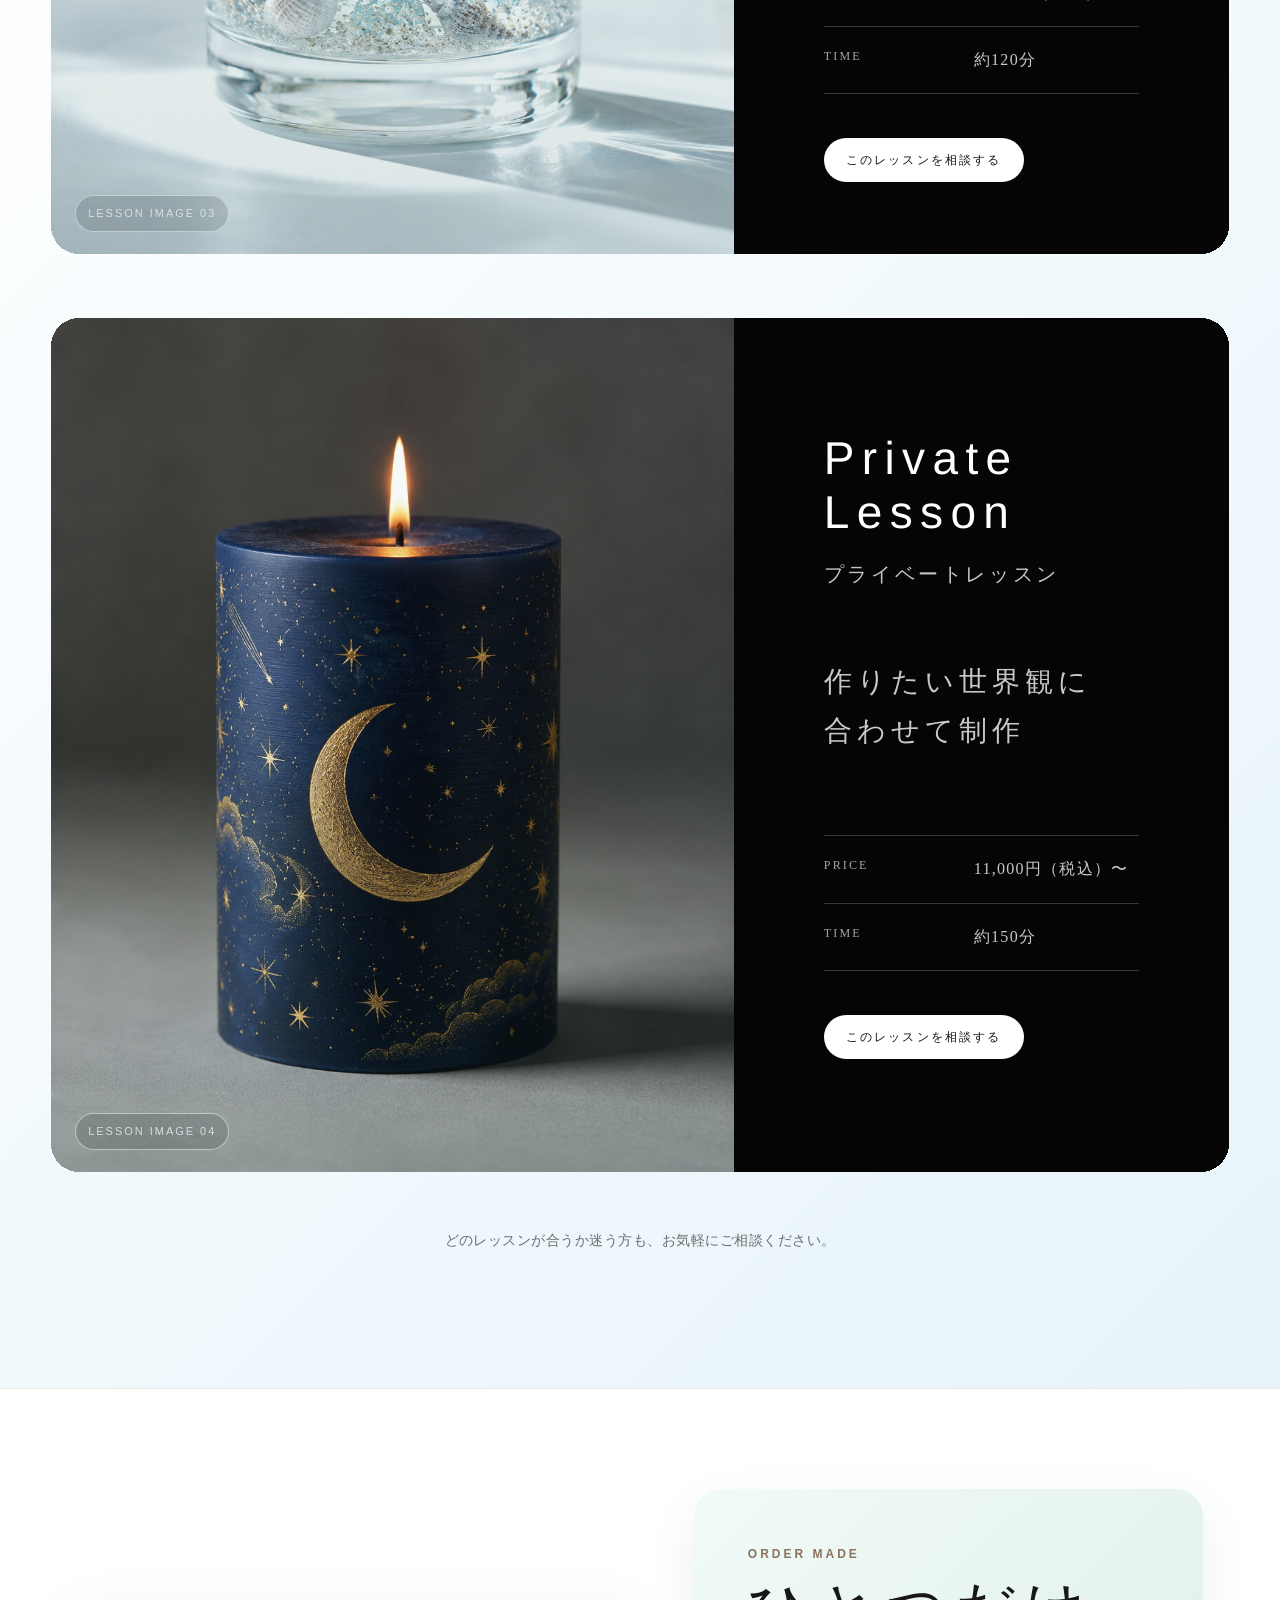
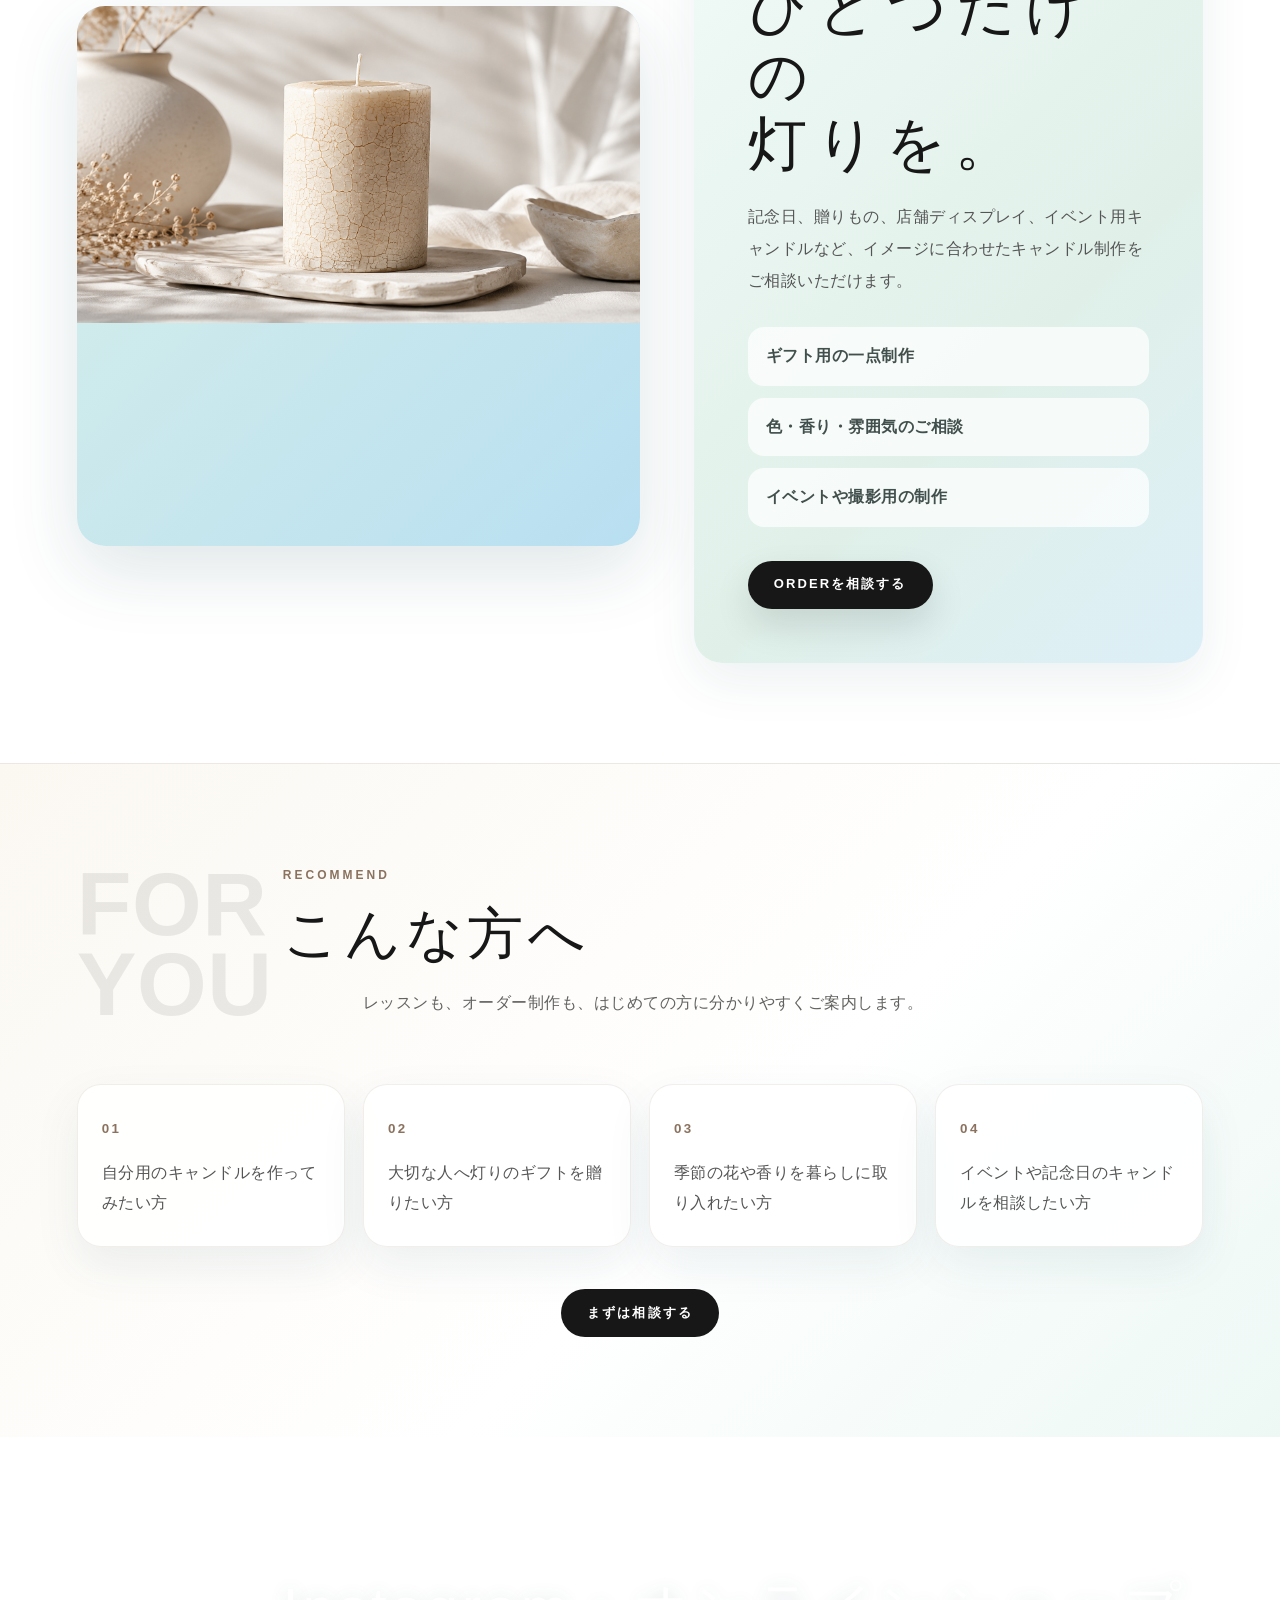
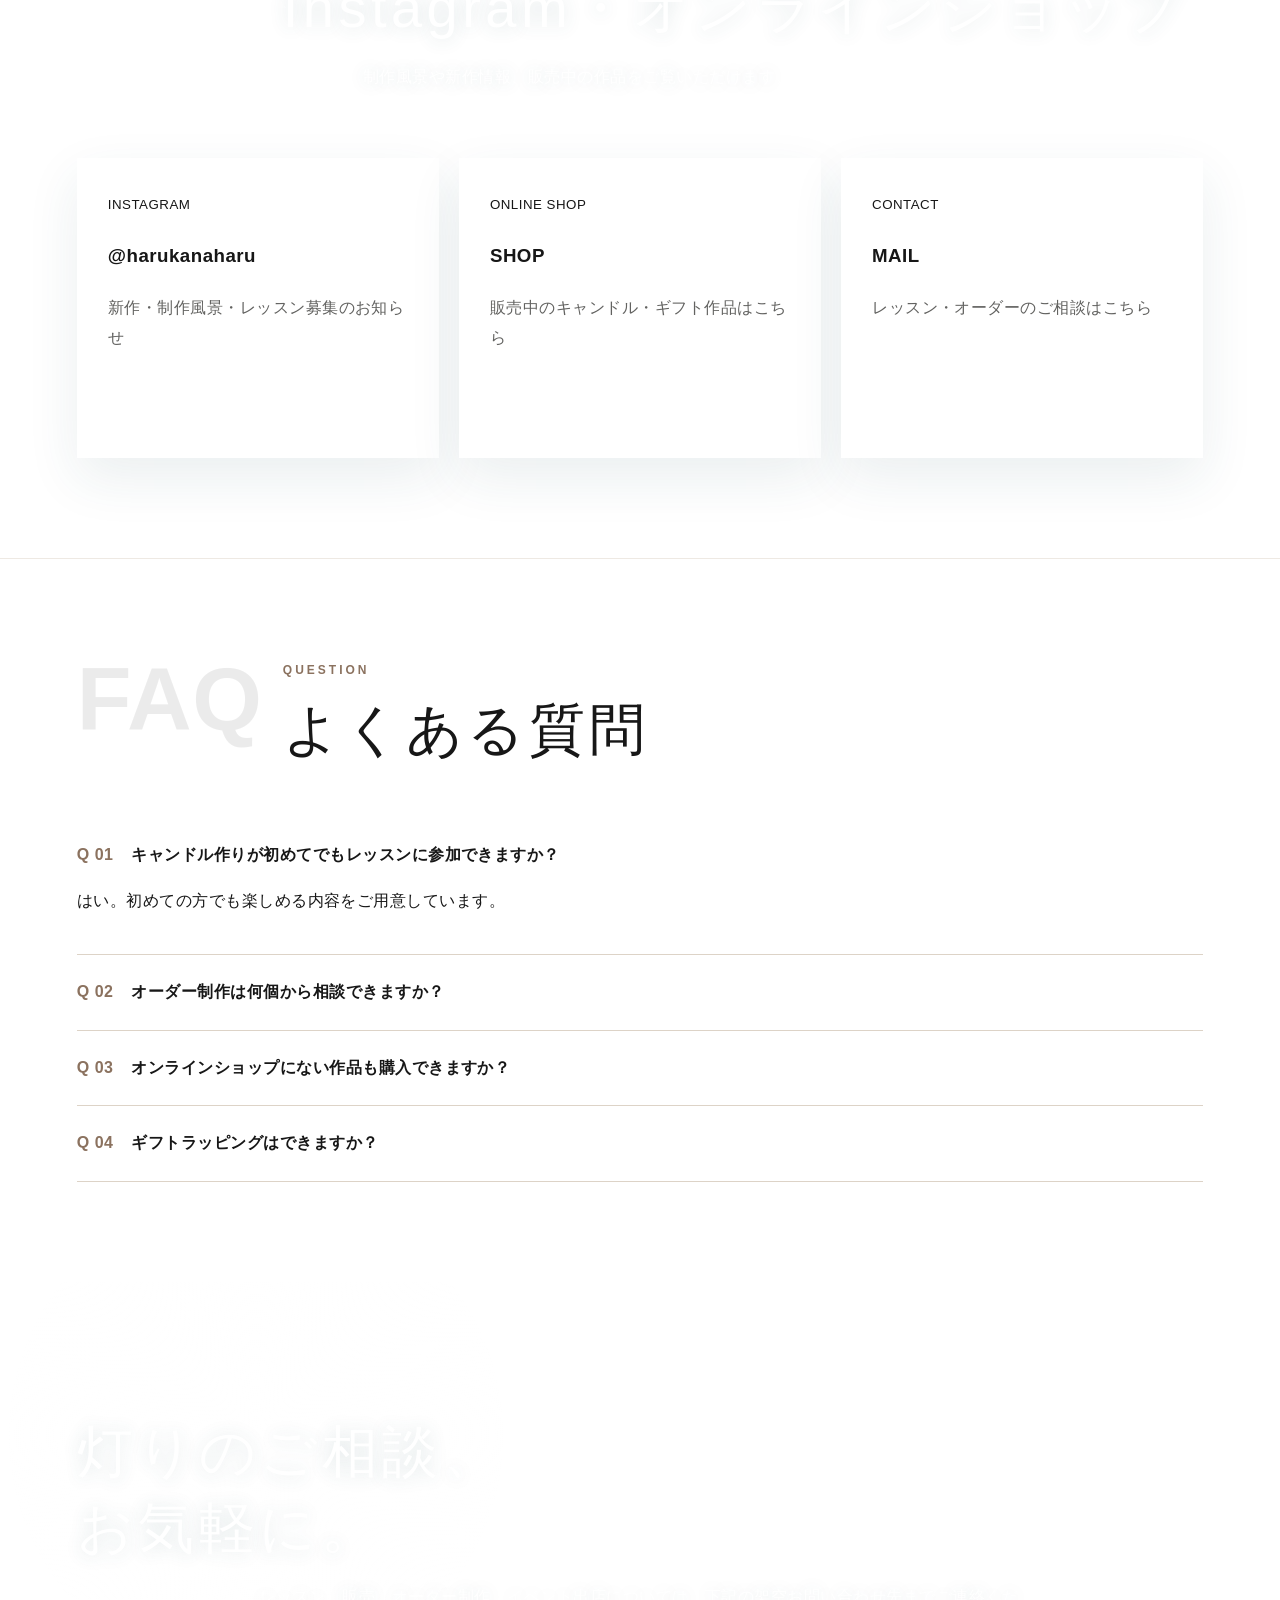
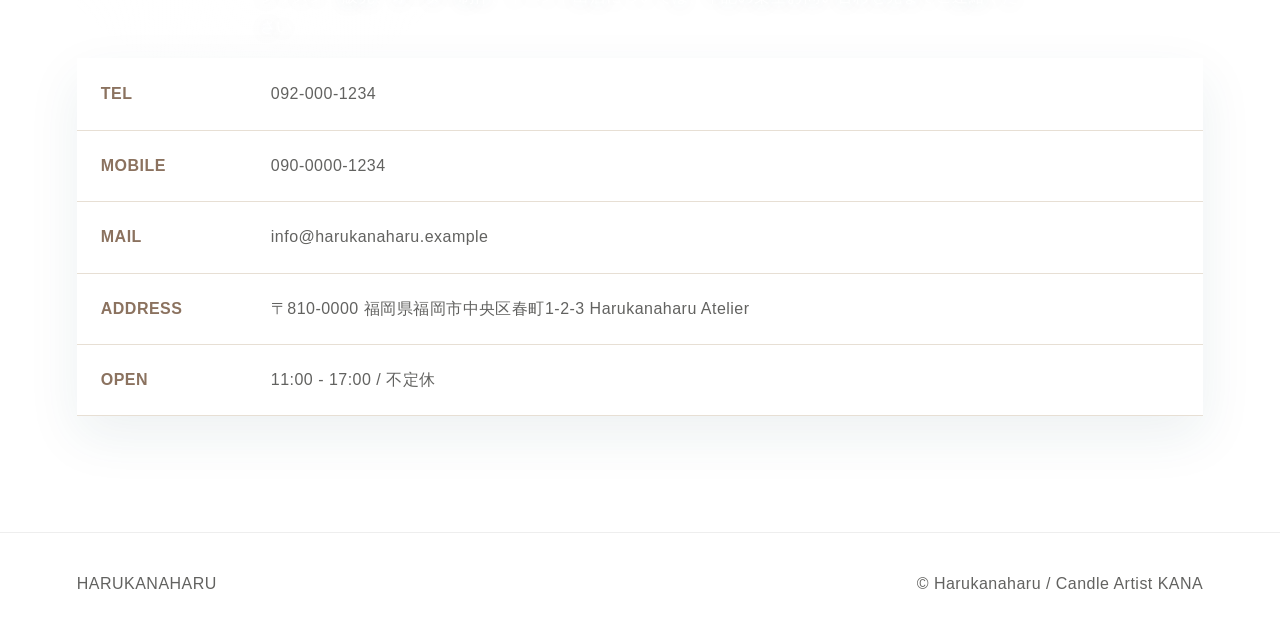
==== commit d1fa89c7: "Improve Harukanaharu responsive layout and CTAs" ====
--- a/index.html
+++ b/index.html
@@ -9,6 +9,7 @@
   <link rel="stylesheet" href="concept.css">
   <link rel="stylesheet" href="lessons.css">
   <link rel="stylesheet" href="top.css">
+  <link rel="stylesheet" href="responsive-improvements.css">
 </head>
 <body>
   <header class="header">
@@ -20,10 +21,18 @@
       <a href="#profile">PROFILE</a>
       <a href="#gallery">GALLERY</a>
       <a href="#service">LESSON</a>
+      <a href="#order">ORDER</a>
       <a href="#faq">FAQ</a>
-      <a class="shop" href="#links">SHOP</a>
+      <a class="shop" href="#contact">CONTACT</a>
     </nav>
   </header>
+
+  <nav class="mobile-bottom-nav" aria-label="スマートフォン用メニュー">
+    <a href="#gallery">WORKS</a>
+    <a href="#service">LESSON</a>
+    <a href="#order">ORDER</a>
+    <a class="contact" href="#contact">CONTACT</a>
+  </nav>
 
   <main>
     <section class="hero" id="top">
@@ -33,6 +42,11 @@
           <img src="images/harukanaharu01.png" alt="ハルカナハルの白いキャンドル" fetchpriority="high">
         </div>
         <p class="vertical right">季節の記憶を、<br>そっと灯す。</p>
+      </div>
+      <div class="hero-floating-actions">
+        <a href="#gallery">WORKS</a>
+        <a href="#service">LESSON</a>
+        <a class="primary" href="#contact">CONTACT</a>
       </div>
       <div class="hero-bottom">
         <div class="eyebrow">CANDLE ARTIST KANA</div>
@@ -72,12 +86,13 @@
     <section class="section dark-section" id="gallery">
       <div class="inner">
         <h2 class="gallery-heading">GALLERY</h2>
+        <p class="gallery-intro">花、香り、贈りもの、オーダー制作。暮らしの中にそっと残る灯りを、一点ずつ制作しています。</p>
         <div class="gallery">
           <article class="work large"><div class="photo" data-label="GALLERY 01"><img src="images/harukanaharu18.png" alt="ボタニカルキャンドル作品" loading="lazy"></div><div class="caption"><strong>BOTANICAL</strong><br><span>季節の花を閉じ込めた灯り</span></div></article>
           <article class="work"><div class="photo" data-label="GALLERY 02"><img src="images/harukanaharu19.png" alt="アロマキャンドル作品" loading="lazy"></div><div class="caption"><strong>AROMA</strong><br><span>香りで整える夜時間</span></div></article>
           <article class="work"><div class="photo" data-label="GALLERY 03"><img src="images/harukanaharu25.png" alt="ギフトキャンドル作品" loading="lazy"></div><div class="caption"><strong>GIFT</strong><br><span>想いを贈るキャンドル</span></div></article>
           <article class="work"><div class="photo" data-label="GALLERY 04"><img src="images/harukanaharu23.png" alt="オーダーとレッスンのキャンドル作品" loading="lazy"></div><div class="caption"><strong>ORDER LESSON</strong><br><span>オーダーとレッスンのご相談</span></div></article>
-          <article class="work"><div class="photo" data-label="GALLERY 05"><img src="images/harukanaharu26.png" alt="オーダーキャンドル作品" loading="lazy"></div><div class="caption"><strong>ORDER</strong><br><span>世界にひとつの灯り</span></div></article>
+          <article class="work wide"><div class="photo" data-label="GALLERY 05"><img src="images/harukanaharu26.png" alt="オーダーキャンドル作品" loading="lazy"></div><div class="caption"><strong>ORDER</strong><br><span>世界にひとつの灯り</span></div></article>
         </div>
       </div>
     </section>
@@ -99,6 +114,7 @@
                 <div class="lesson-meta-row"><dt>PRICE</dt><dd>6,600円（税込）</dd></div>
                 <div class="lesson-meta-row"><dt>TIME</dt><dd>約120分</dd></div>
               </dl>
+              <a class="lesson-cta" href="#contact">このレッスンを相談する</a>
             </div>
           </article>
           <article class="lesson-card">
@@ -111,6 +127,7 @@
                 <div class="lesson-meta-row"><dt>PRICE</dt><dd>5,500円（税込）</dd></div>
                 <div class="lesson-meta-row"><dt>TIME</dt><dd>約90分</dd></div>
               </dl>
+              <a class="lesson-cta" href="#contact">このレッスンを相談する</a>
             </div>
           </article>
           <article class="lesson-card">
@@ -123,6 +140,7 @@
                 <div class="lesson-meta-row"><dt>PRICE</dt><dd>7,700円（税込）</dd></div>
                 <div class="lesson-meta-row"><dt>TIME</dt><dd>約120分</dd></div>
               </dl>
+              <a class="lesson-cta" href="#contact">このレッスンを相談する</a>
             </div>
           </article>
           <article class="lesson-card">
@@ -135,10 +153,44 @@
                 <div class="lesson-meta-row"><dt>PRICE</dt><dd>11,000円（税込）〜</dd></div>
                 <div class="lesson-meta-row"><dt>TIME</dt><dd>約150分</dd></div>
               </dl>
-            </div>
-          </article>
-        </div>
-        <p class="lesson-note">※画像は仮枠です。実際のキャンドル写真に差し替えると完成度が上がります。</p>
+              <a class="lesson-cta" href="#contact">このレッスンを相談する</a>
+            </div>
+          </article>
+        </div>
+        <p class="lesson-note">どのレッスンが合うか迷う方も、お気軽にご相談ください。</p>
+      </div>
+    </section>
+
+    <section class="section order-section" id="order">
+      <div class="inner order-layout">
+        <div class="order-photo"><img src="images/harukanaharu26.png" alt="ハルカナハルのオーダーキャンドル"></div>
+        <div class="order-copy-card">
+          <div class="kicker">ORDER MADE</div>
+          <h2>ひとつだけの<br>灯りを。</h2>
+          <p>記念日、贈りもの、店舗ディスプレイ、イベント用キャンドルなど、イメージに合わせたキャンドル制作をご相談いただけます。</p>
+          <div class="order-points">
+            <div>ギフト用の一点制作</div>
+            <div>色・香り・雰囲気のご相談</div>
+            <div>イベントや撮影用の制作</div>
+          </div>
+          <a class="section-cta" href="#contact">ORDERを相談する</a>
+        </div>
+      </div>
+    </section>
+
+    <section class="section recommend-section" id="recommend">
+      <div class="inner">
+        <div class="head">
+          <div class="en">FOR YOU</div>
+          <div><div class="kicker">RECOMMEND</div><h2 class="title">こんな方へ</h2><p class="lead">レッスンも、オーダー制作も、はじめての方に分かりやすくご案内します。</p></div>
+        </div>
+        <div class="recommend-grid">
+          <div class="recommend-card"><small>01</small><p>自分用のキャンドルを作ってみたい方</p></div>
+          <div class="recommend-card"><small>02</small><p>大切な人へ灯りのギフトを贈りたい方</p></div>
+          <div class="recommend-card"><small>03</small><p>季節の花や香りを暮らしに取り入れたい方</p></div>
+          <div class="recommend-card"><small>04</small><p>イベントや記念日のキャンドルを相談したい方</p></div>
+        </div>
+        <div class="contact-helper"><a class="section-cta" href="#contact">まずは相談する</a></div>
       </div>
     </section>
 
--- a/responsive-improvements.css
+++ b/responsive-improvements.css
@@ -0,0 +1,8 @@
+:root{--hh-dark:#171717;--hh-brown:#8b725f;--hh-mint:#d9f0e9;--hh-blue:#b8dff1;--hh-shadow:0 24px 70px rgba(30,80,90,.14)}
+.header{box-shadow:0 10px 32px rgba(30,80,90,.06)}
+.mobile-bottom-nav{display:none}
+.hero-floating-actions{position:absolute;z-index:4;right:42px;bottom:34px;display:flex;gap:12px;align-items:center}.hero-floating-actions a{display:inline-flex;align-items:center;justify-content:center;min-height:42px;padding:0 18px;border-radius:999px;background:rgba(255,255,255,.72);border:1px solid rgba(255,255,255,.86);box-shadow:0 12px 34px rgba(30,80,90,.12);backdrop-filter:blur(12px);font-size:12px;font-weight:800;letter-spacing:.14em;color:#203130}.hero-floating-actions a.primary{background:#171717;color:#fff;border-color:#171717}.gallery-intro{max-width:720px;margin:-26px 0 42px;color:rgba(23,23,23,.72);font-family:'Hiragino Mincho ProN','Yu Mincho','YuMincho','Noto Serif JP',serif;font-size:clamp(17px,1.9vw,24px);line-height:2;letter-spacing:.12em}.dark-section .gallery-intro{color:rgba(23,23,23,.76)}.caption{background:rgba(0,0,0,.26);padding:14px 16px;border-radius:18px;backdrop-filter:blur(8px);max-width:calc(100% - 48px)}.caption strong{font-family:'Avenir Next','Helvetica Neue',Arial,sans-serif;letter-spacing:.16em}.caption span{font-family:'Hiragino Mincho ProN','Yu Mincho','YuMincho','Noto Serif JP',serif;letter-spacing:.08em}.lesson-cta{display:inline-flex;align-items:center;justify-content:center;width:max-content;min-height:44px;margin-top:28px;padding:0 22px;border-radius:999px;background:#171717;color:#fff;font-family:'Helvetica Neue','Avenir Next','Avenir','Century Gothic',sans-serif;font-size:12px;letter-spacing:.18em}.lesson-card:nth-child(even) .lesson-cta,.lesson-card:nth-child(3) .lesson-cta,.lesson-card:nth-child(4) .lesson-cta{background:#fff;color:#171717}.order-section{background:#fff}.order-layout{display:grid;grid-template-columns:1.05fr .95fr;gap:54px;align-items:center}.order-photo{min-height:540px;border-radius:28px;overflow:hidden;box-shadow:var(--hh-shadow);background:linear-gradient(135deg,var(--hh-mint),var(--hh-blue))}.order-photo img{width:100%;height:100%;object-fit:cover;display:block}.order-copy-card{padding:54px;border-radius:28px;background:linear-gradient(135deg,#f1faf7,#e0f0e9 62%,#dceff7);box-shadow:0 18px 50px rgba(30,80,90,.08)}.order-copy-card h2{margin:8px 0 24px;font-size:clamp(34px,4.6vw,66px);line-height:1.15;letter-spacing:.16em;font-family:'Avenir Next','Helvetica Neue',Arial,sans-serif;font-weight:500}.order-copy-card p{color:#555;line-height:2}.order-points{display:grid;gap:12px;margin:30px 0 34px}.order-points div{padding:14px 18px;border-radius:16px;background:rgba(255,255,255,.72);font-weight:700;color:#42504d}.recommend-section{background:linear-gradient(135deg,#fbf8f2,#fff 58%,#edf8f5)}.recommend-grid{display:grid;grid-template-columns:repeat(4,1fr);gap:18px;margin-top:40px}.recommend-card{padding:28px 24px;border-radius:24px;background:rgba(255,255,255,.86);box-shadow:0 18px 46px rgba(30,80,90,.08);border:1px solid rgba(139,114,95,.12)}.recommend-card small{font-family:'Avenir Next','Helvetica Neue',Arial,sans-serif;font-weight:800;letter-spacing:.18em;color:var(--hh-brown)}.recommend-card p{margin:14px 0 0;color:#555;line-height:1.9}.contact-helper{text-align:center;margin-top:42px}.section-cta{display:inline-flex;align-items:center;justify-content:center;min-height:48px;padding:0 26px;border-radius:999px;background:#171717;color:#fff;font-size:13px;font-weight:900;letter-spacing:.16em}.order-section .section-cta{box-shadow:0 16px 36px rgba(0,0,0,.12)}
+@media(min-width:901px){.brand-center{font-size:28px}.nav{gap:14px}.nav a{transition:opacity .2s ease}.nav a:hover{opacity:.55}.gallery{gap:14px;background:transparent;box-shadow:none}.work{border-radius:28px;min-height:390px;box-shadow:var(--hh-shadow)}.work.large{min-height:620px}.work.wide{grid-column:1/-1;min-height:500px}.photo:after{left:26px;top:26px;bottom:auto}.lesson-list{gap:64px}.lesson-card{border-radius:28px;overflow:hidden}.concept-copy{max-width:720px}.concept-copy p{font-size:clamp(16px,1.65vw,22px);line-height:2;letter-spacing:.1em}.concept-copy h3{font-size:clamp(30px,4.2vw,50px)}}
+@media(max-width:900px){body{padding-bottom:78px}.hero-floating-actions{display:none}.mobile-bottom-nav{position:fixed;left:10px;right:10px;bottom:10px;z-index:99;display:grid;grid-template-columns:repeat(4,1fr);gap:6px;padding:8px;border-radius:24px;background:rgba(255,255,255,.9);box-shadow:0 14px 44px rgba(30,80,90,.22);backdrop-filter:blur(16px)}.mobile-bottom-nav a{display:flex;align-items:center;justify-content:center;min-height:42px;border-radius:18px;background:rgba(217,240,233,.62);font-size:10px;font-weight:900;letter-spacing:.12em;color:#253432}.mobile-bottom-nav a.contact{background:#171717;color:#fff}.gallery{grid-template-columns:1fr!important;gap:18px;background:transparent;box-shadow:none}.work,.work.large,.work.wide{grid-column:1/-1;min-height:370px;border-radius:22px;box-shadow:0 18px 48px rgba(30,80,90,.14)}.photo:after{display:none}.caption{left:16px;right:16px;bottom:16px;max-width:none;padding:13px 14px;border-radius:16px}.gallery-heading{margin-bottom:24px}.gallery-intro{margin:0 0 28px;font-size:16px;line-height:1.9;color:rgba(23,23,23,.74)}.section{padding:68px 20px}.head{gap:18px;margin-bottom:34px}.order-layout{grid-template-columns:1fr;gap:26px}.order-photo{min-height:360px;border-radius:22px;order:1}.order-copy-card{order:2;padding:34px 24px;border-radius:22px}.order-copy-card h2{font-size:38px}.recommend-grid{grid-template-columns:1fr 1fr;gap:12px}.recommend-card{padding:22px 18px;border-radius:20px}.links{gap:14px}.card,.linkbox{min-height:auto;padding:24px;border-radius:22px}.lesson-cta{width:100%;margin-top:22px}.lesson-note{display:none}}
+@media(max-width:560px){.brand-center{font-size:22px;letter-spacing:.16em}.header{height:64px}.hero{min-height:calc(100vh - 64px)}.hero-stage{grid-template-columns:82px minmax(0,1fr) 82px!important;min-height:calc(100vh - 64px)!important;padding-top:8px!important}.hero-candle img{width:min(118vw,560px)!important;max-height:76vh!important;transform:translateY(-8px)!important}.vertical{font-size:19px!important;line-height:1.56!important;letter-spacing:.06em!important;margin-top:168px!important}.gallery-heading{font-size:42px;letter-spacing:.12em}.work,.work.large,.work.wide{min-height:350px}.caption strong{font-size:14px}.caption span{font-size:13px}.recommend-grid{grid-template-columns:1fr}.order-photo{min-height:320px}.order-copy-card h2{font-size:34px}.row{grid-template-columns:1fr;gap:4px}.mobile-bottom-nav{left:8px;right:8px;bottom:8px;border-radius:22px}.mobile-bottom-nav a{font-size:9px;letter-spacing:.08em}}
+@media(max-width:390px){.hero-stage{grid-template-columns:76px minmax(0,1fr) 76px!important}.hero-candle img{width:min(114vw,520px)!important;max-height:74vh!important}.vertical{font-size:18px!important;margin-top:164px!important}.work,.work.large,.work.wide{min-height:320px}}
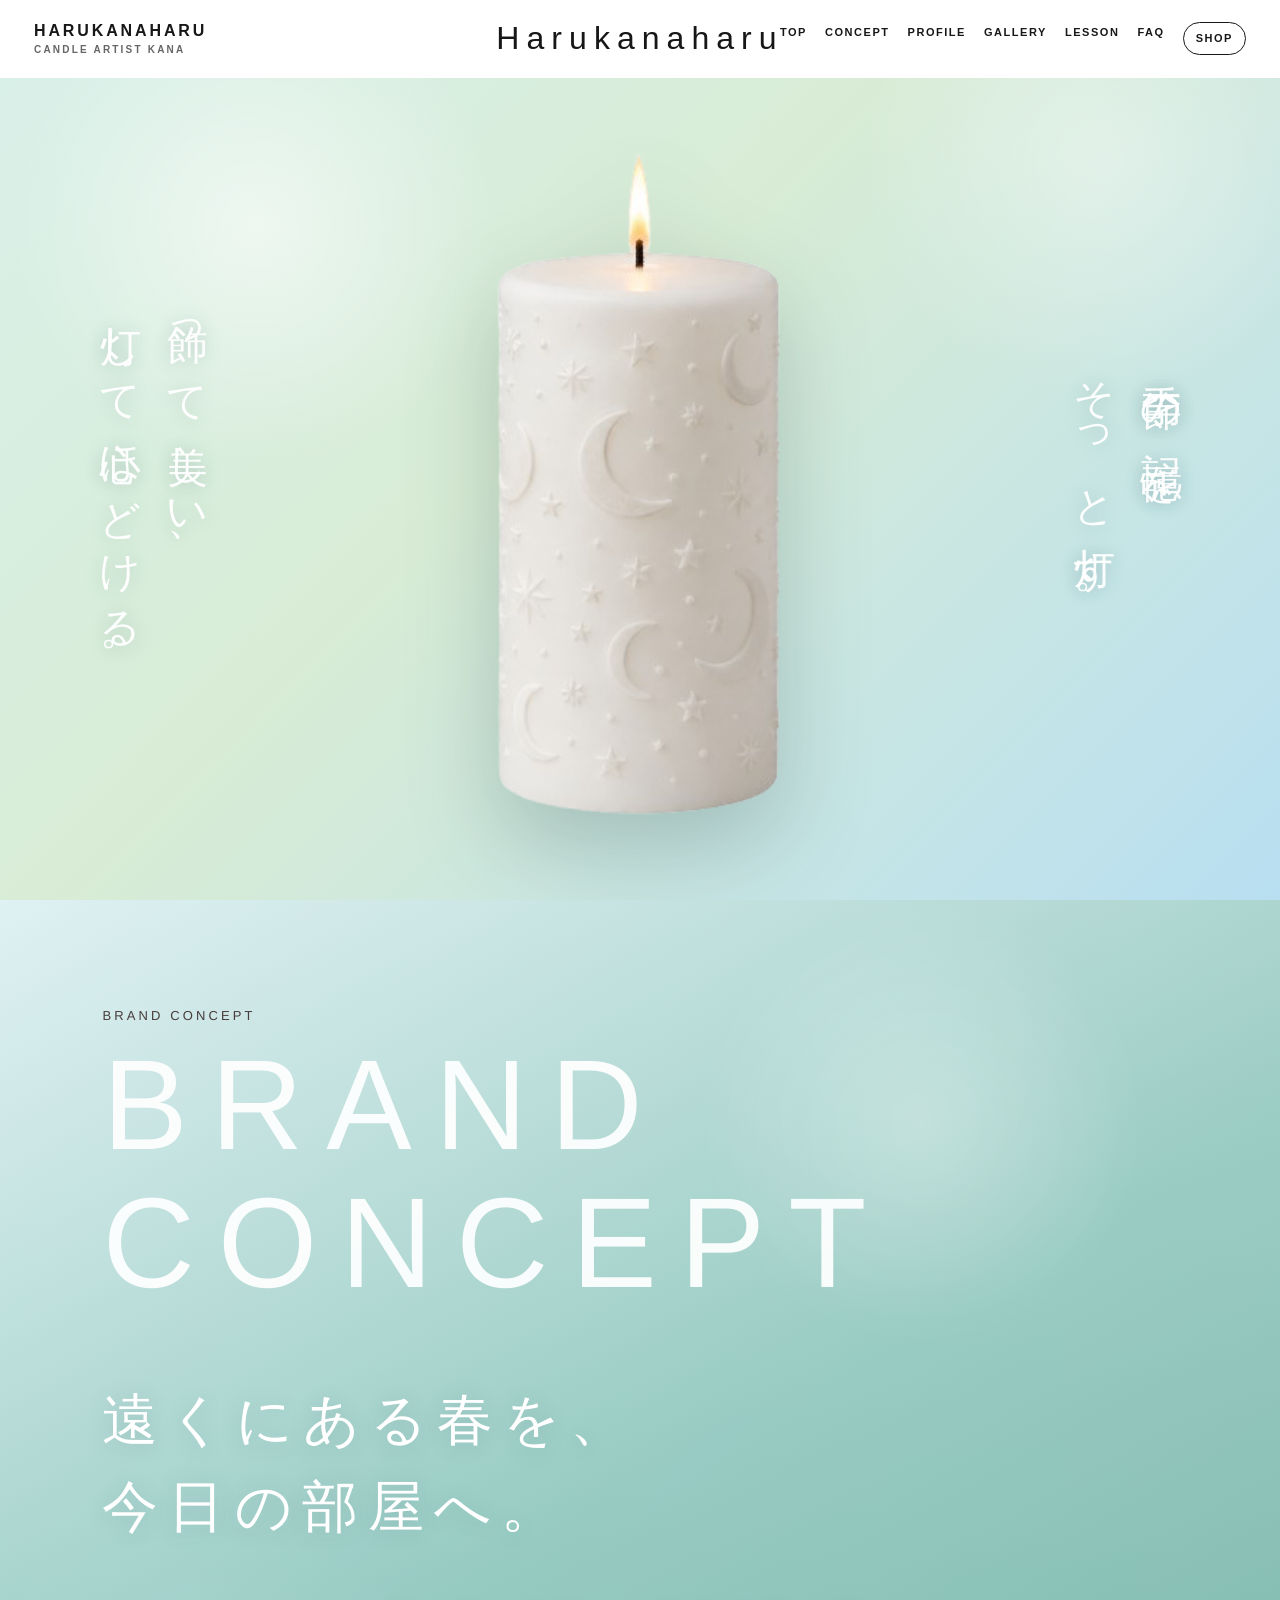
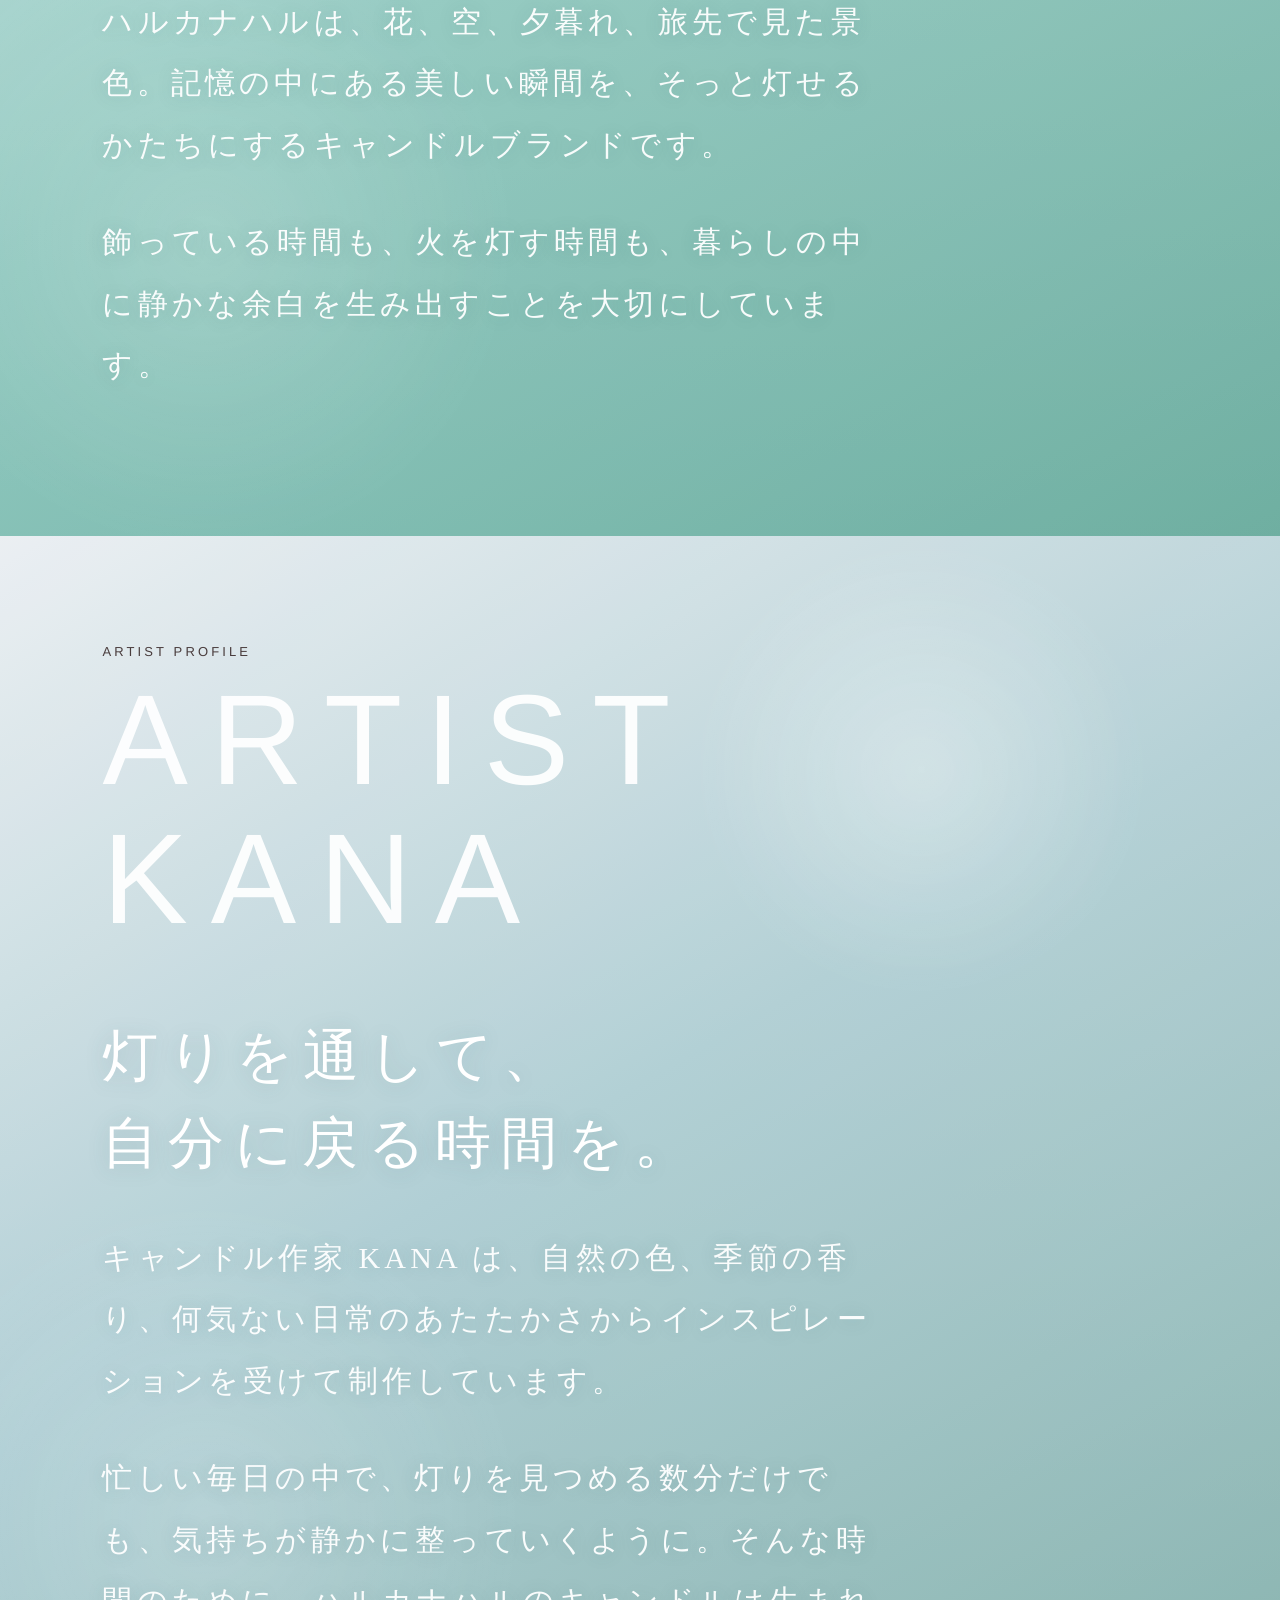
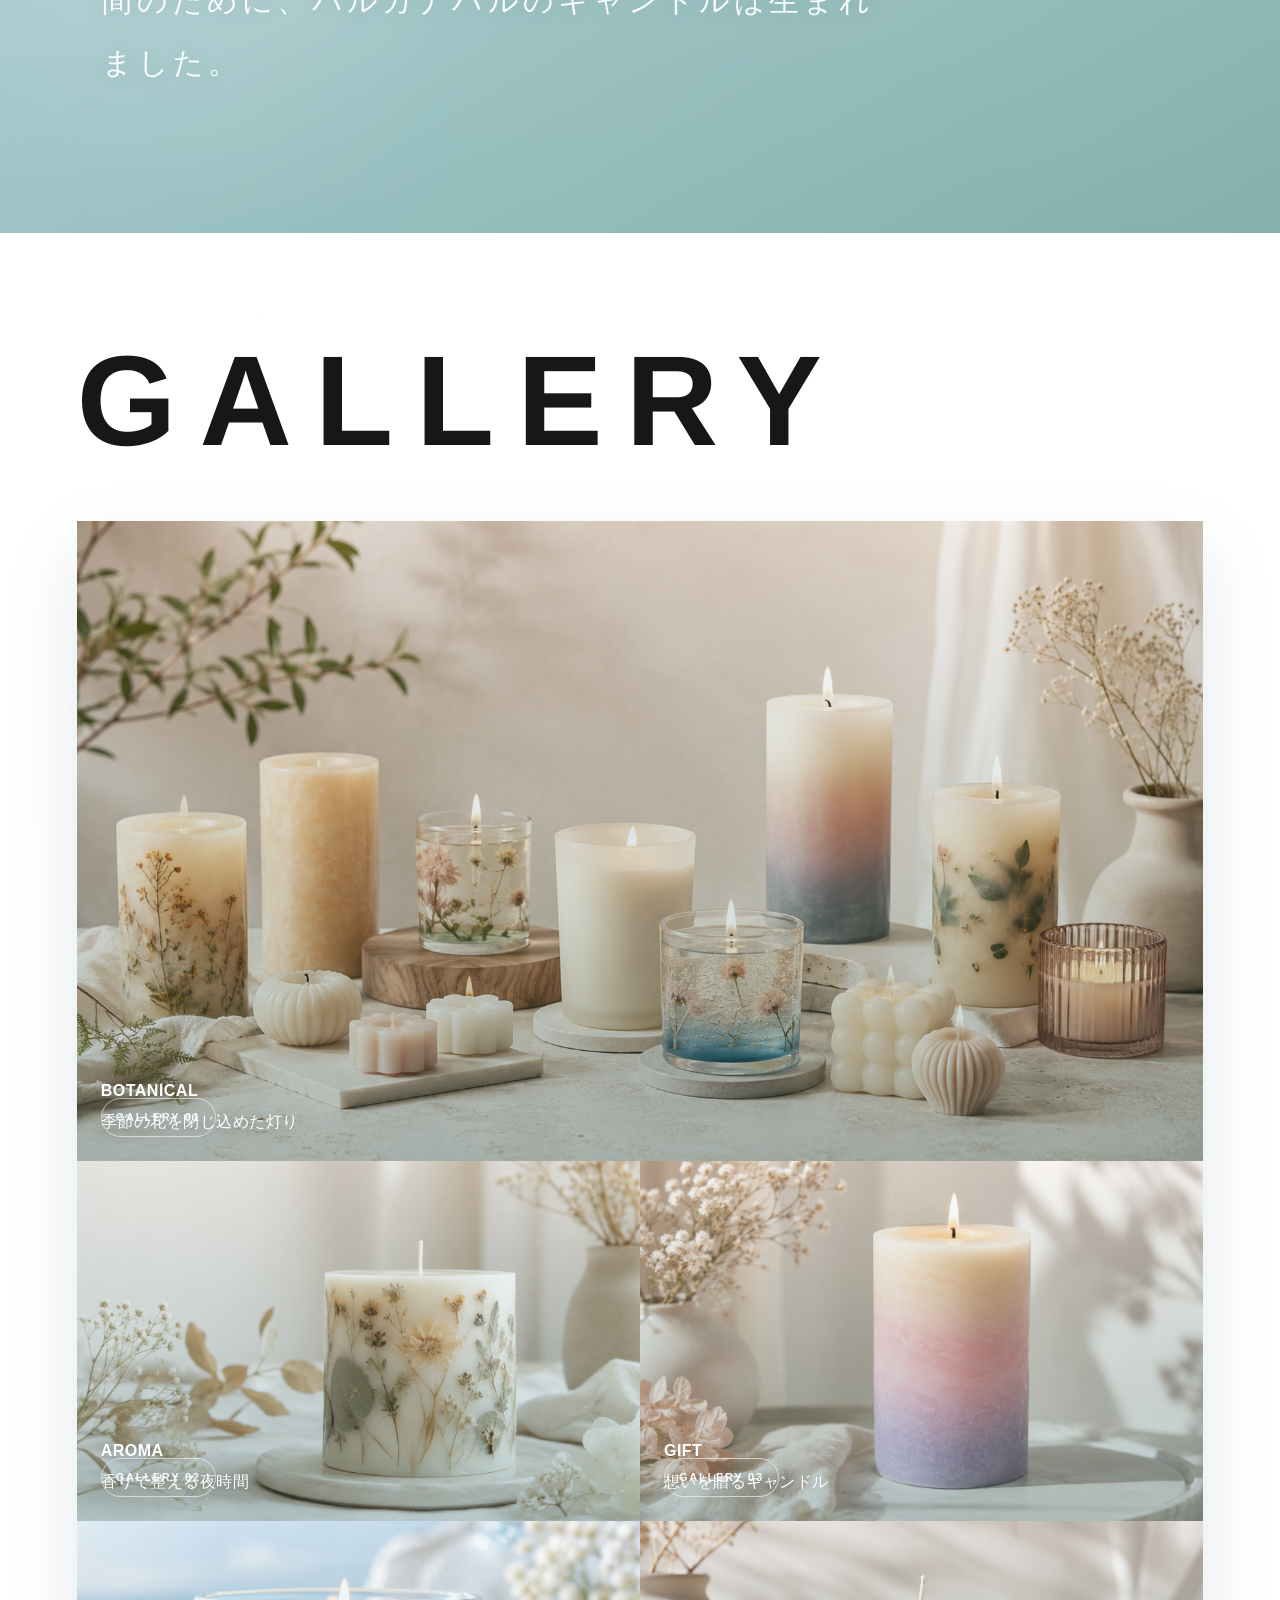
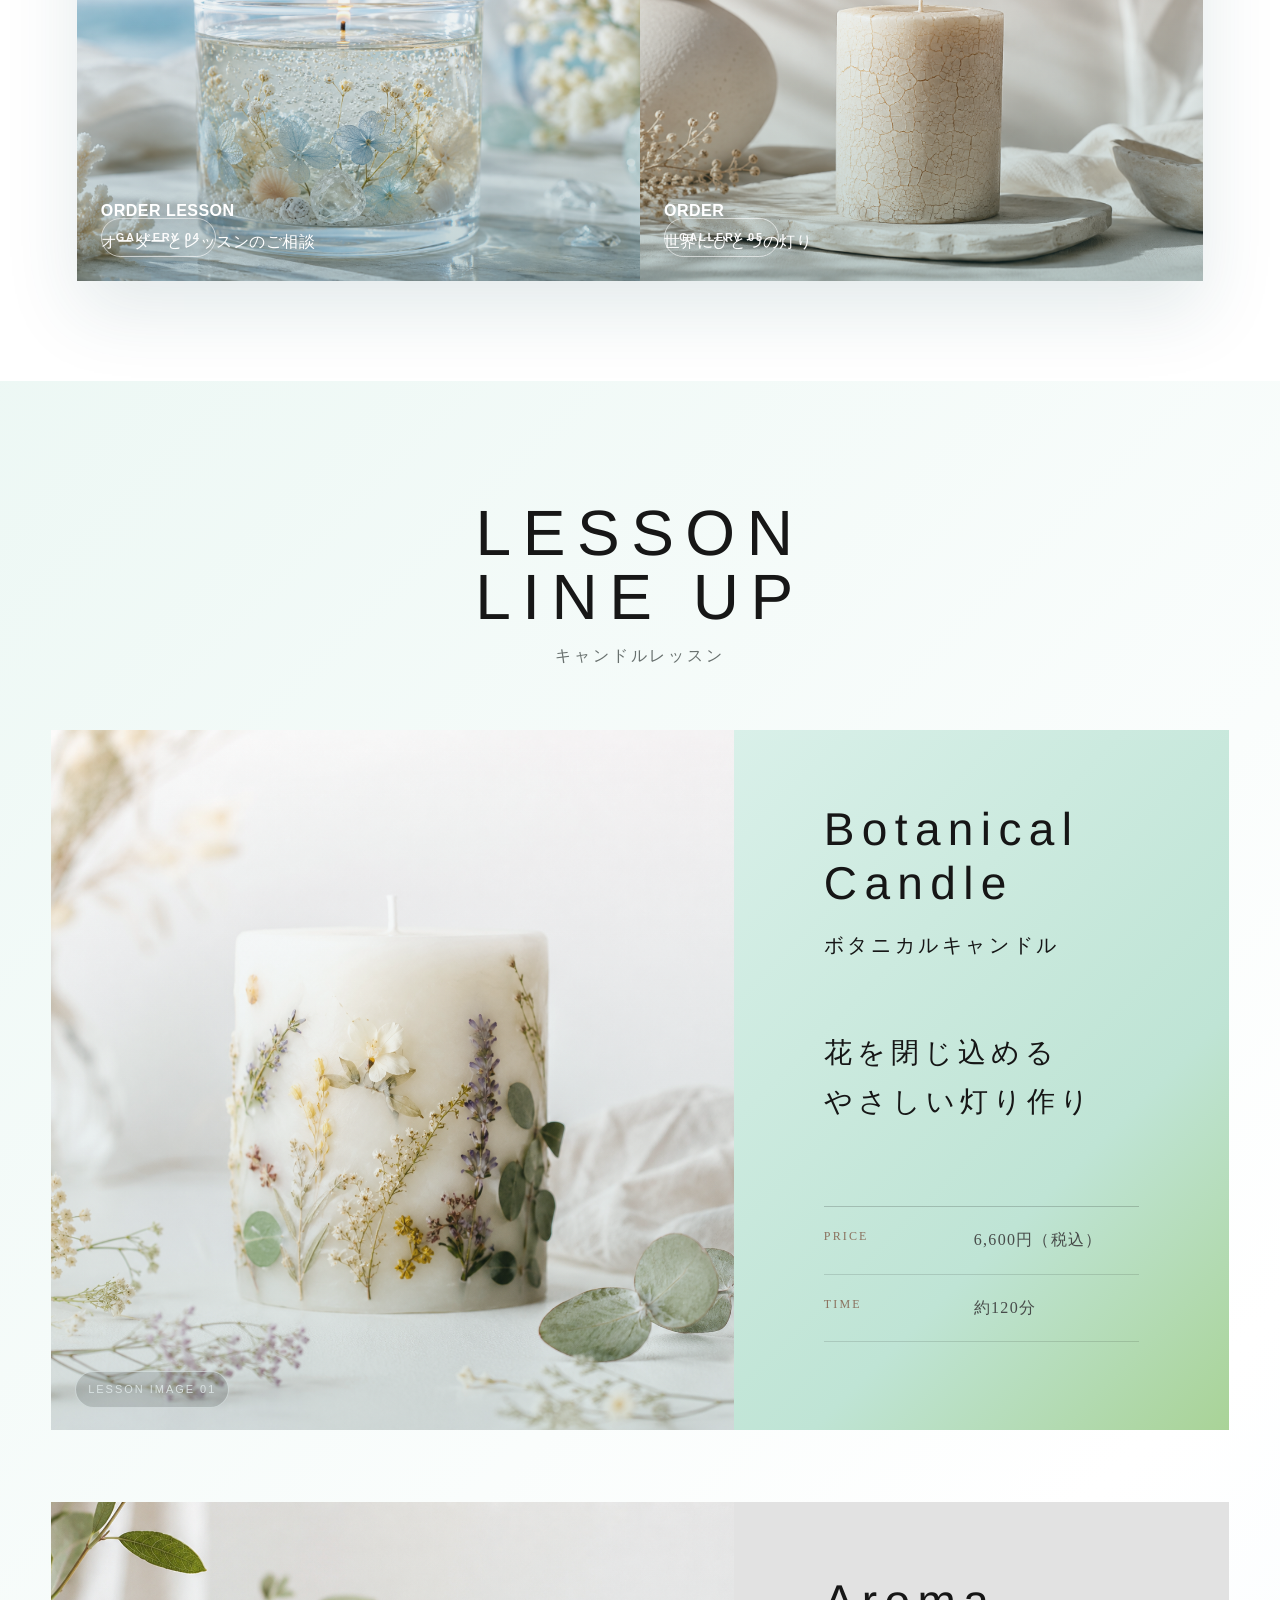
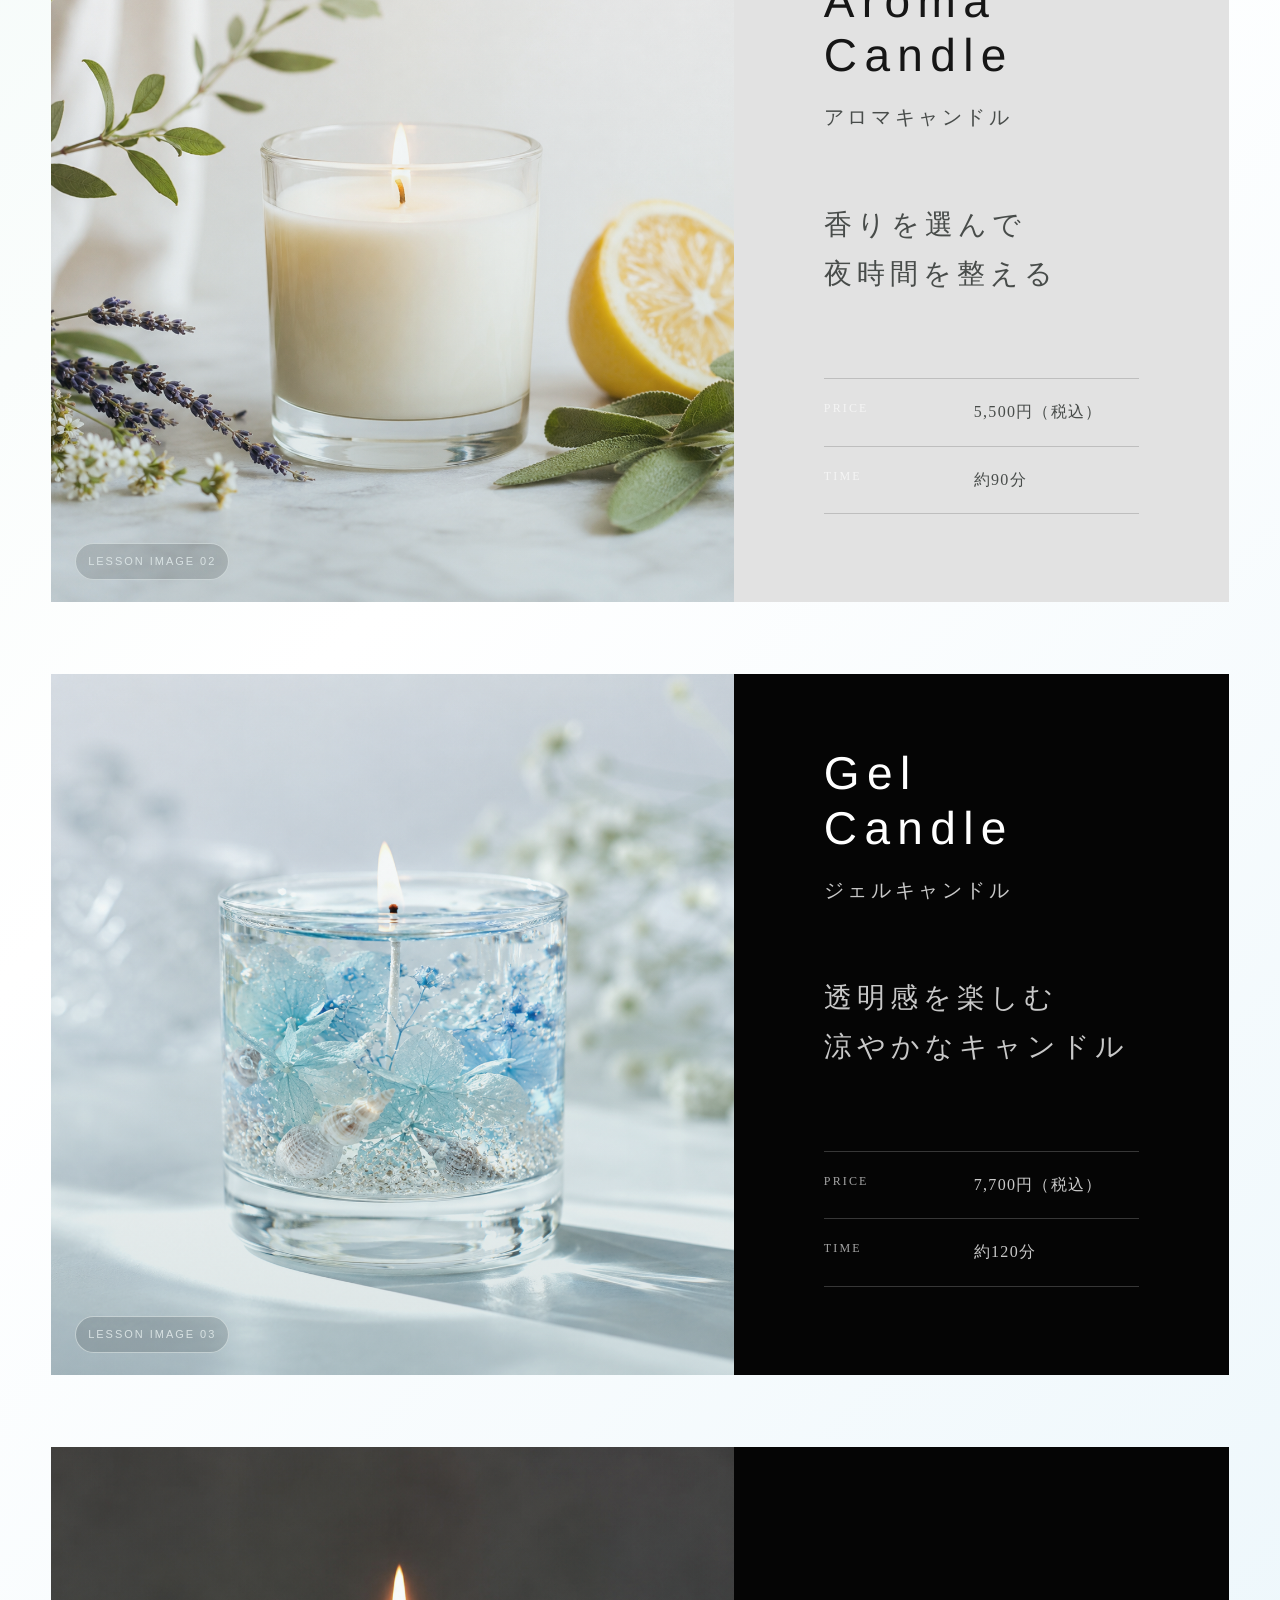
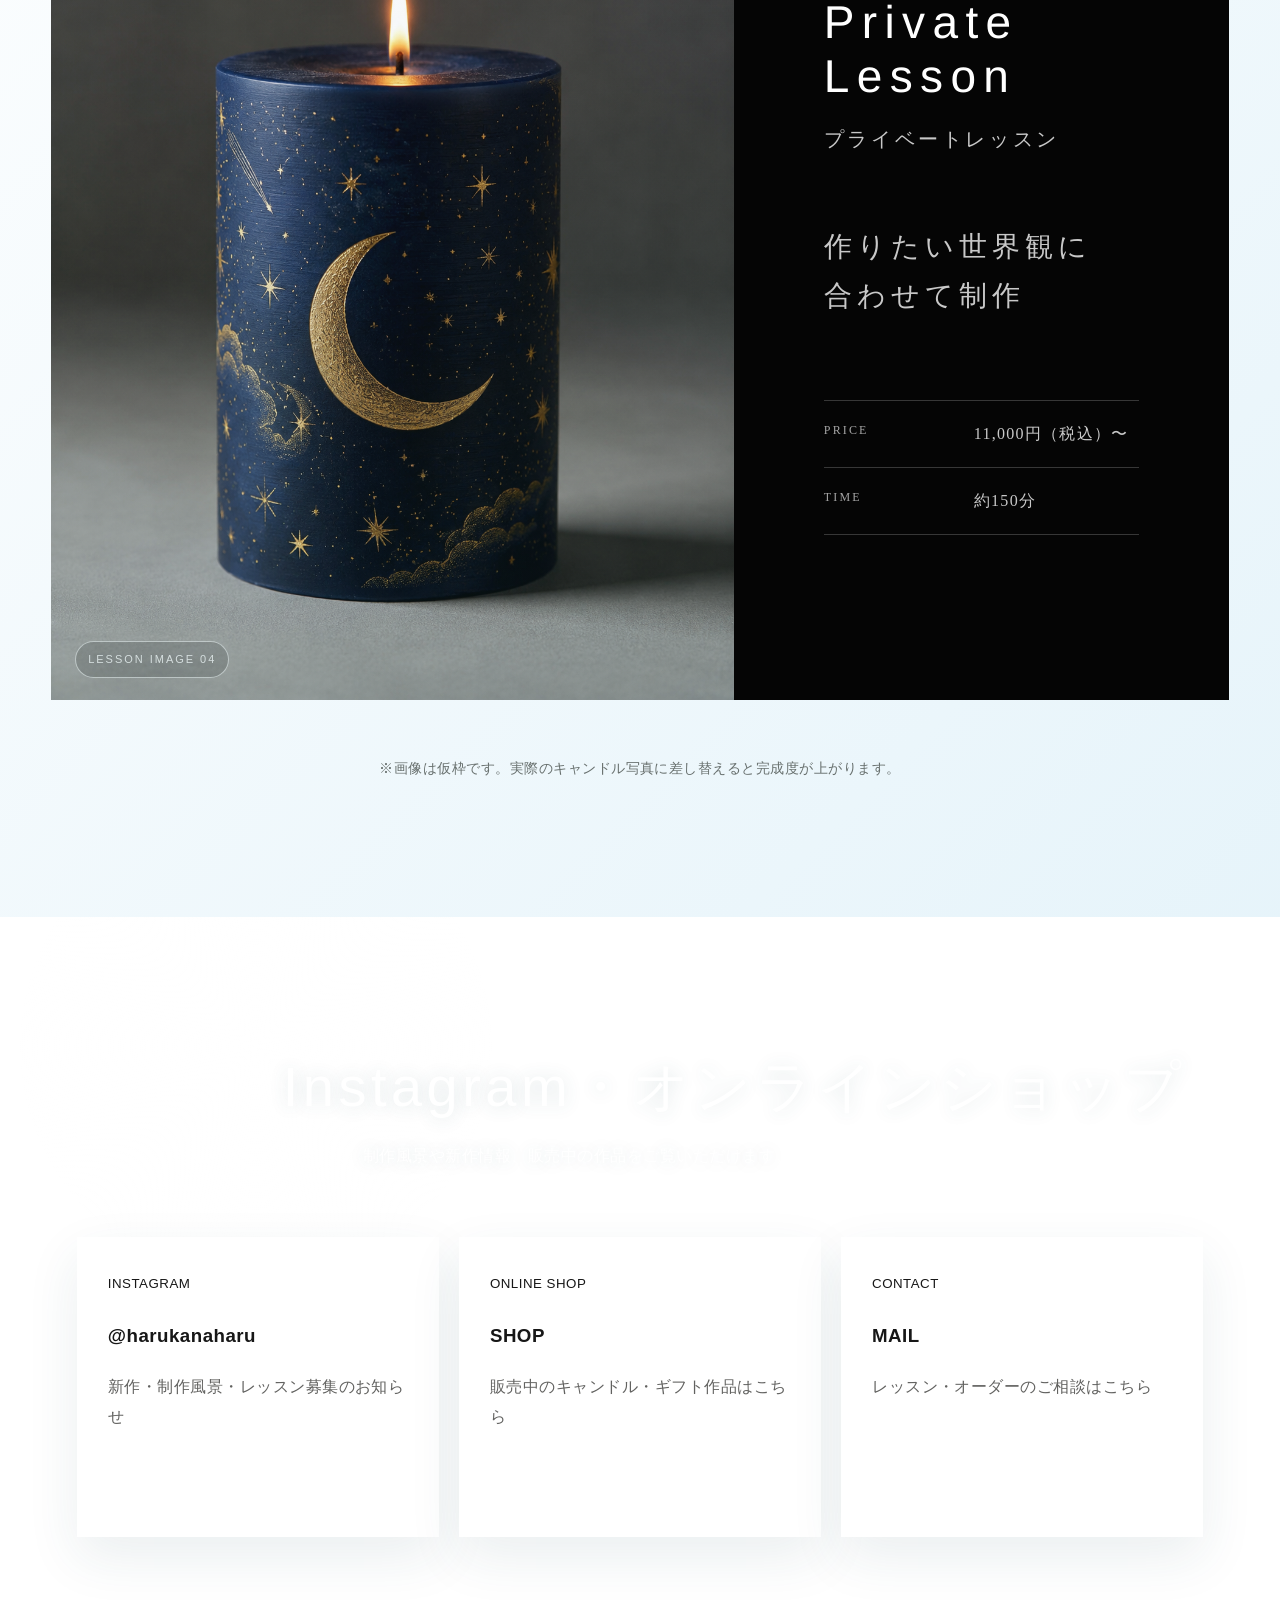
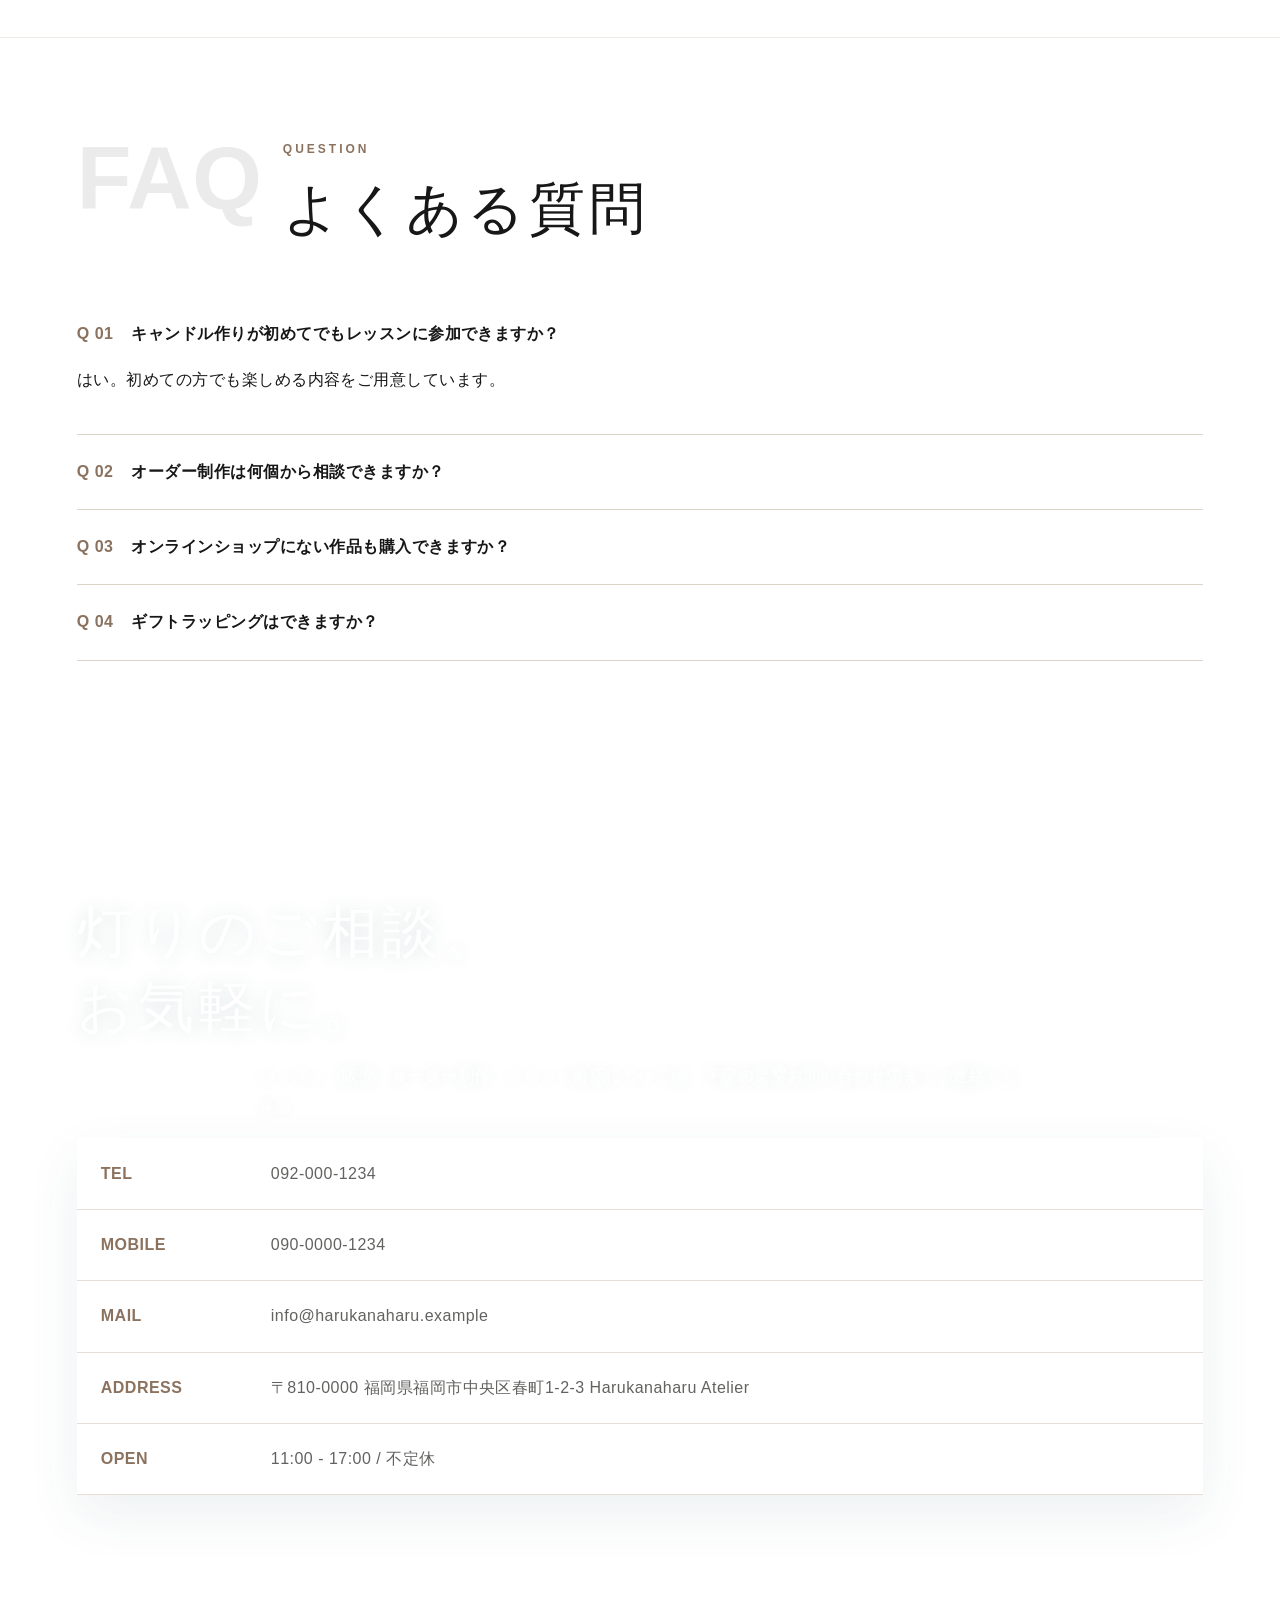
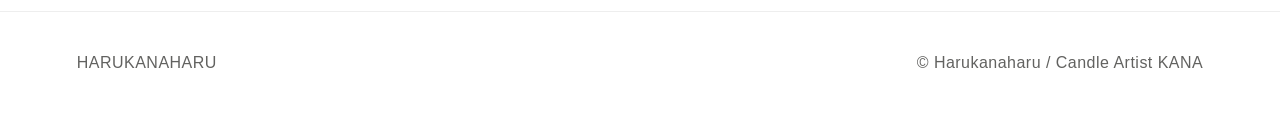
==== commit 84ab6aa8: "Revert responsive improvement HTML changes" ====
--- a/index.html
+++ b/index.html
@@ -9,7 +9,6 @@
   <link rel="stylesheet" href="concept.css">
   <link rel="stylesheet" href="lessons.css">
   <link rel="stylesheet" href="top.css">
-  <link rel="stylesheet" href="responsive-improvements.css">
 </head>
 <body>
   <header class="header">
@@ -21,18 +20,10 @@
       <a href="#profile">PROFILE</a>
       <a href="#gallery">GALLERY</a>
       <a href="#service">LESSON</a>
-      <a href="#order">ORDER</a>
       <a href="#faq">FAQ</a>
-      <a class="shop" href="#contact">CONTACT</a>
+      <a class="shop" href="#links">SHOP</a>
     </nav>
   </header>
-
-  <nav class="mobile-bottom-nav" aria-label="スマートフォン用メニュー">
-    <a href="#gallery">WORKS</a>
-    <a href="#service">LESSON</a>
-    <a href="#order">ORDER</a>
-    <a class="contact" href="#contact">CONTACT</a>
-  </nav>
 
   <main>
     <section class="hero" id="top">
@@ -42,11 +33,6 @@
           <img src="images/harukanaharu01.png" alt="ハルカナハルの白いキャンドル" fetchpriority="high">
         </div>
         <p class="vertical right">季節の記憶を、<br>そっと灯す。</p>
-      </div>
-      <div class="hero-floating-actions">
-        <a href="#gallery">WORKS</a>
-        <a href="#service">LESSON</a>
-        <a class="primary" href="#contact">CONTACT</a>
       </div>
       <div class="hero-bottom">
         <div class="eyebrow">CANDLE ARTIST KANA</div>
@@ -86,13 +72,12 @@
     <section class="section dark-section" id="gallery">
       <div class="inner">
         <h2 class="gallery-heading">GALLERY</h2>
-        <p class="gallery-intro">花、香り、贈りもの、オーダー制作。暮らしの中にそっと残る灯りを、一点ずつ制作しています。</p>
         <div class="gallery">
           <article class="work large"><div class="photo" data-label="GALLERY 01"><img src="images/harukanaharu18.png" alt="ボタニカルキャンドル作品" loading="lazy"></div><div class="caption"><strong>BOTANICAL</strong><br><span>季節の花を閉じ込めた灯り</span></div></article>
           <article class="work"><div class="photo" data-label="GALLERY 02"><img src="images/harukanaharu19.png" alt="アロマキャンドル作品" loading="lazy"></div><div class="caption"><strong>AROMA</strong><br><span>香りで整える夜時間</span></div></article>
           <article class="work"><div class="photo" data-label="GALLERY 03"><img src="images/harukanaharu25.png" alt="ギフトキャンドル作品" loading="lazy"></div><div class="caption"><strong>GIFT</strong><br><span>想いを贈るキャンドル</span></div></article>
           <article class="work"><div class="photo" data-label="GALLERY 04"><img src="images/harukanaharu23.png" alt="オーダーとレッスンのキャンドル作品" loading="lazy"></div><div class="caption"><strong>ORDER LESSON</strong><br><span>オーダーとレッスンのご相談</span></div></article>
-          <article class="work wide"><div class="photo" data-label="GALLERY 05"><img src="images/harukanaharu26.png" alt="オーダーキャンドル作品" loading="lazy"></div><div class="caption"><strong>ORDER</strong><br><span>世界にひとつの灯り</span></div></article>
+          <article class="work"><div class="photo" data-label="GALLERY 05"><img src="images/harukanaharu26.png" alt="オーダーキャンドル作品" loading="lazy"></div><div class="caption"><strong>ORDER</strong><br><span>世界にひとつの灯り</span></div></article>
         </div>
       </div>
     </section>
@@ -114,7 +99,6 @@
                 <div class="lesson-meta-row"><dt>PRICE</dt><dd>6,600円（税込）</dd></div>
                 <div class="lesson-meta-row"><dt>TIME</dt><dd>約120分</dd></div>
               </dl>
-              <a class="lesson-cta" href="#contact">このレッスンを相談する</a>
             </div>
           </article>
           <article class="lesson-card">
@@ -127,7 +111,6 @@
                 <div class="lesson-meta-row"><dt>PRICE</dt><dd>5,500円（税込）</dd></div>
                 <div class="lesson-meta-row"><dt>TIME</dt><dd>約90分</dd></div>
               </dl>
-              <a class="lesson-cta" href="#contact">このレッスンを相談する</a>
             </div>
           </article>
           <article class="lesson-card">
@@ -140,7 +123,6 @@
                 <div class="lesson-meta-row"><dt>PRICE</dt><dd>7,700円（税込）</dd></div>
                 <div class="lesson-meta-row"><dt>TIME</dt><dd>約120分</dd></div>
               </dl>
-              <a class="lesson-cta" href="#contact">このレッスンを相談する</a>
             </div>
           </article>
           <article class="lesson-card">
@@ -153,44 +135,10 @@
                 <div class="lesson-meta-row"><dt>PRICE</dt><dd>11,000円（税込）〜</dd></div>
                 <div class="lesson-meta-row"><dt>TIME</dt><dd>約150分</dd></div>
               </dl>
-              <a class="lesson-cta" href="#contact">このレッスンを相談する</a>
             </div>
           </article>
         </div>
-        <p class="lesson-note">どのレッスンが合うか迷う方も、お気軽にご相談ください。</p>
-      </div>
-    </section>
-
-    <section class="section order-section" id="order">
-      <div class="inner order-layout">
-        <div class="order-photo"><img src="images/harukanaharu26.png" alt="ハルカナハルのオーダーキャンドル"></div>
-        <div class="order-copy-card">
-          <div class="kicker">ORDER MADE</div>
-          <h2>ひとつだけの<br>灯りを。</h2>
-          <p>記念日、贈りもの、店舗ディスプレイ、イベント用キャンドルなど、イメージに合わせたキャンドル制作をご相談いただけます。</p>
-          <div class="order-points">
-            <div>ギフト用の一点制作</div>
-            <div>色・香り・雰囲気のご相談</div>
-            <div>イベントや撮影用の制作</div>
-          </div>
-          <a class="section-cta" href="#contact">ORDERを相談する</a>
-        </div>
-      </div>
-    </section>
-
-    <section class="section recommend-section" id="recommend">
-      <div class="inner">
-        <div class="head">
-          <div class="en">FOR YOU</div>
-          <div><div class="kicker">RECOMMEND</div><h2 class="title">こんな方へ</h2><p class="lead">レッスンも、オーダー制作も、はじめての方に分かりやすくご案内します。</p></div>
-        </div>
-        <div class="recommend-grid">
-          <div class="recommend-card"><small>01</small><p>自分用のキャンドルを作ってみたい方</p></div>
-          <div class="recommend-card"><small>02</small><p>大切な人へ灯りのギフトを贈りたい方</p></div>
-          <div class="recommend-card"><small>03</small><p>季節の花や香りを暮らしに取り入れたい方</p></div>
-          <div class="recommend-card"><small>04</small><p>イベントや記念日のキャンドルを相談したい方</p></div>
-        </div>
-        <div class="contact-helper"><a class="section-cta" href="#contact">まずは相談する</a></div>
+        <p class="lesson-note">※画像は仮枠です。実際のキャンドル写真に差し替えると完成度が上がります。</p>
       </div>
     </section>
 
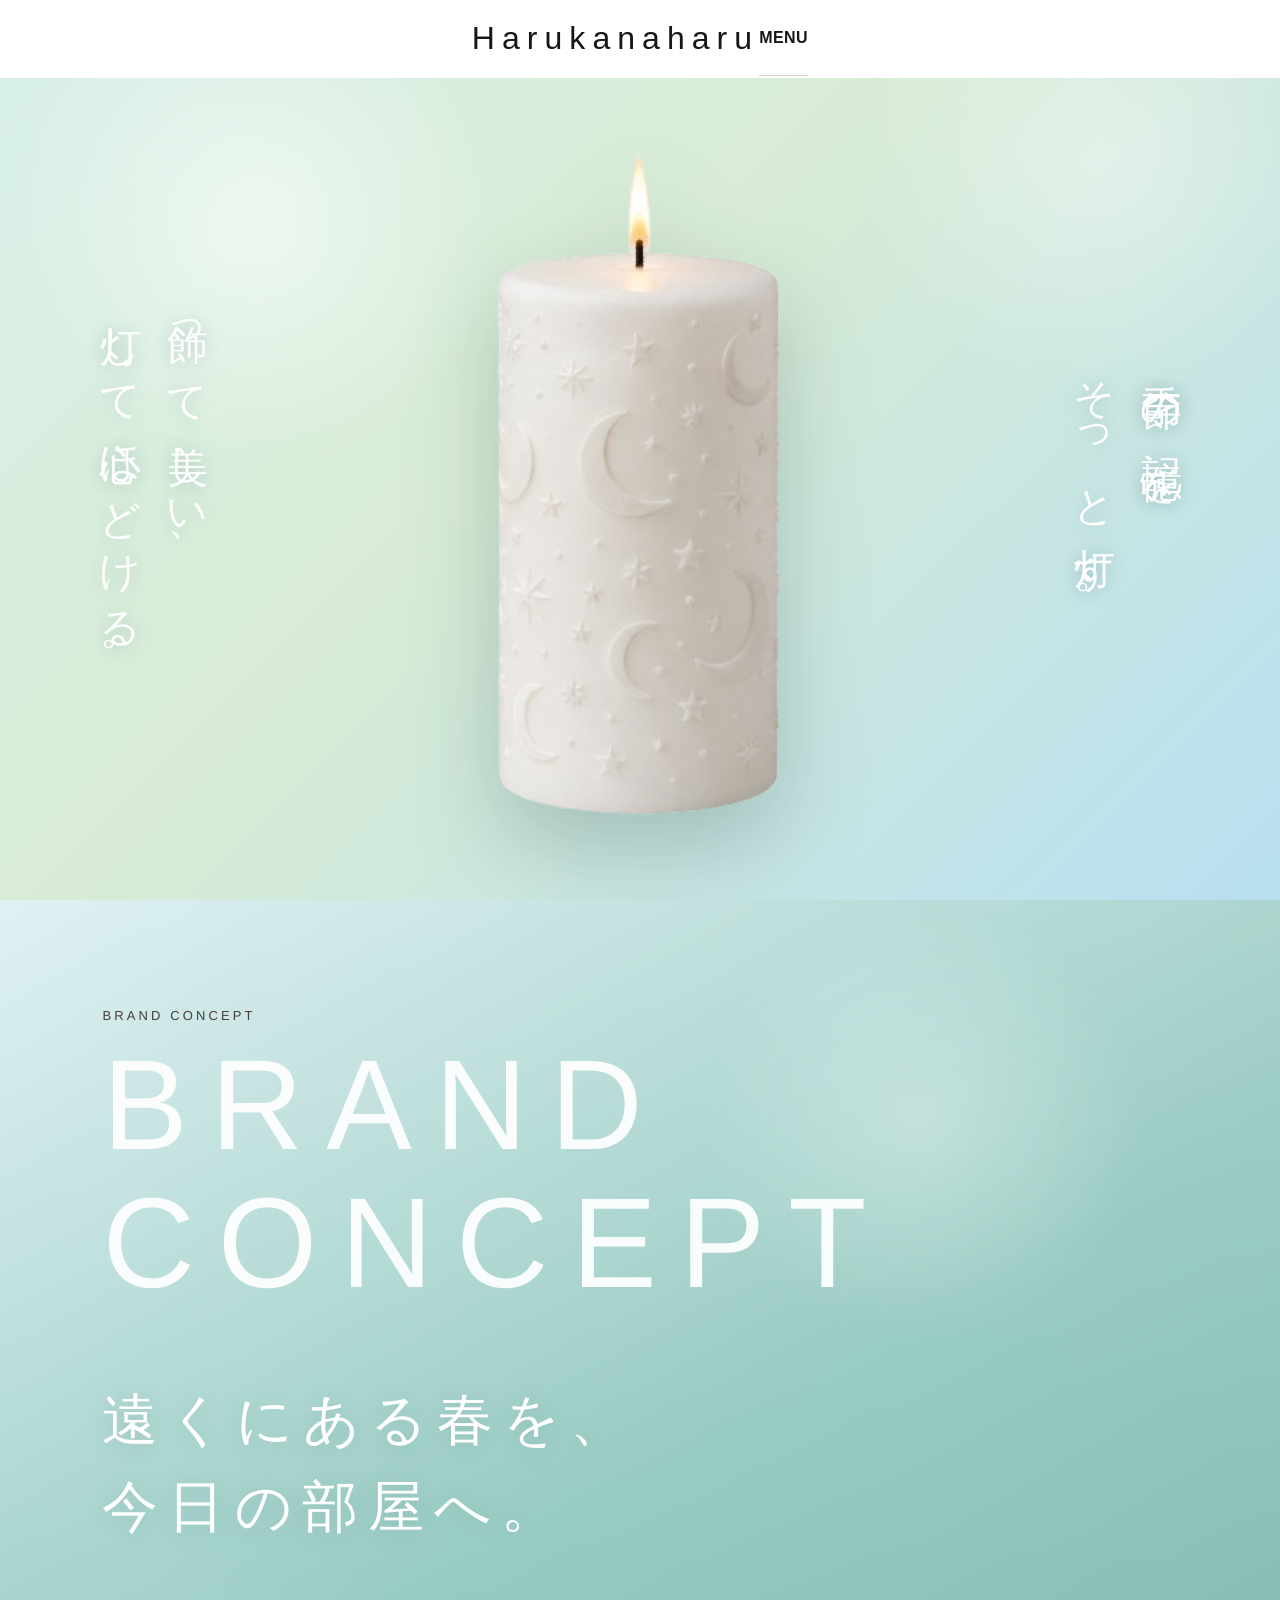
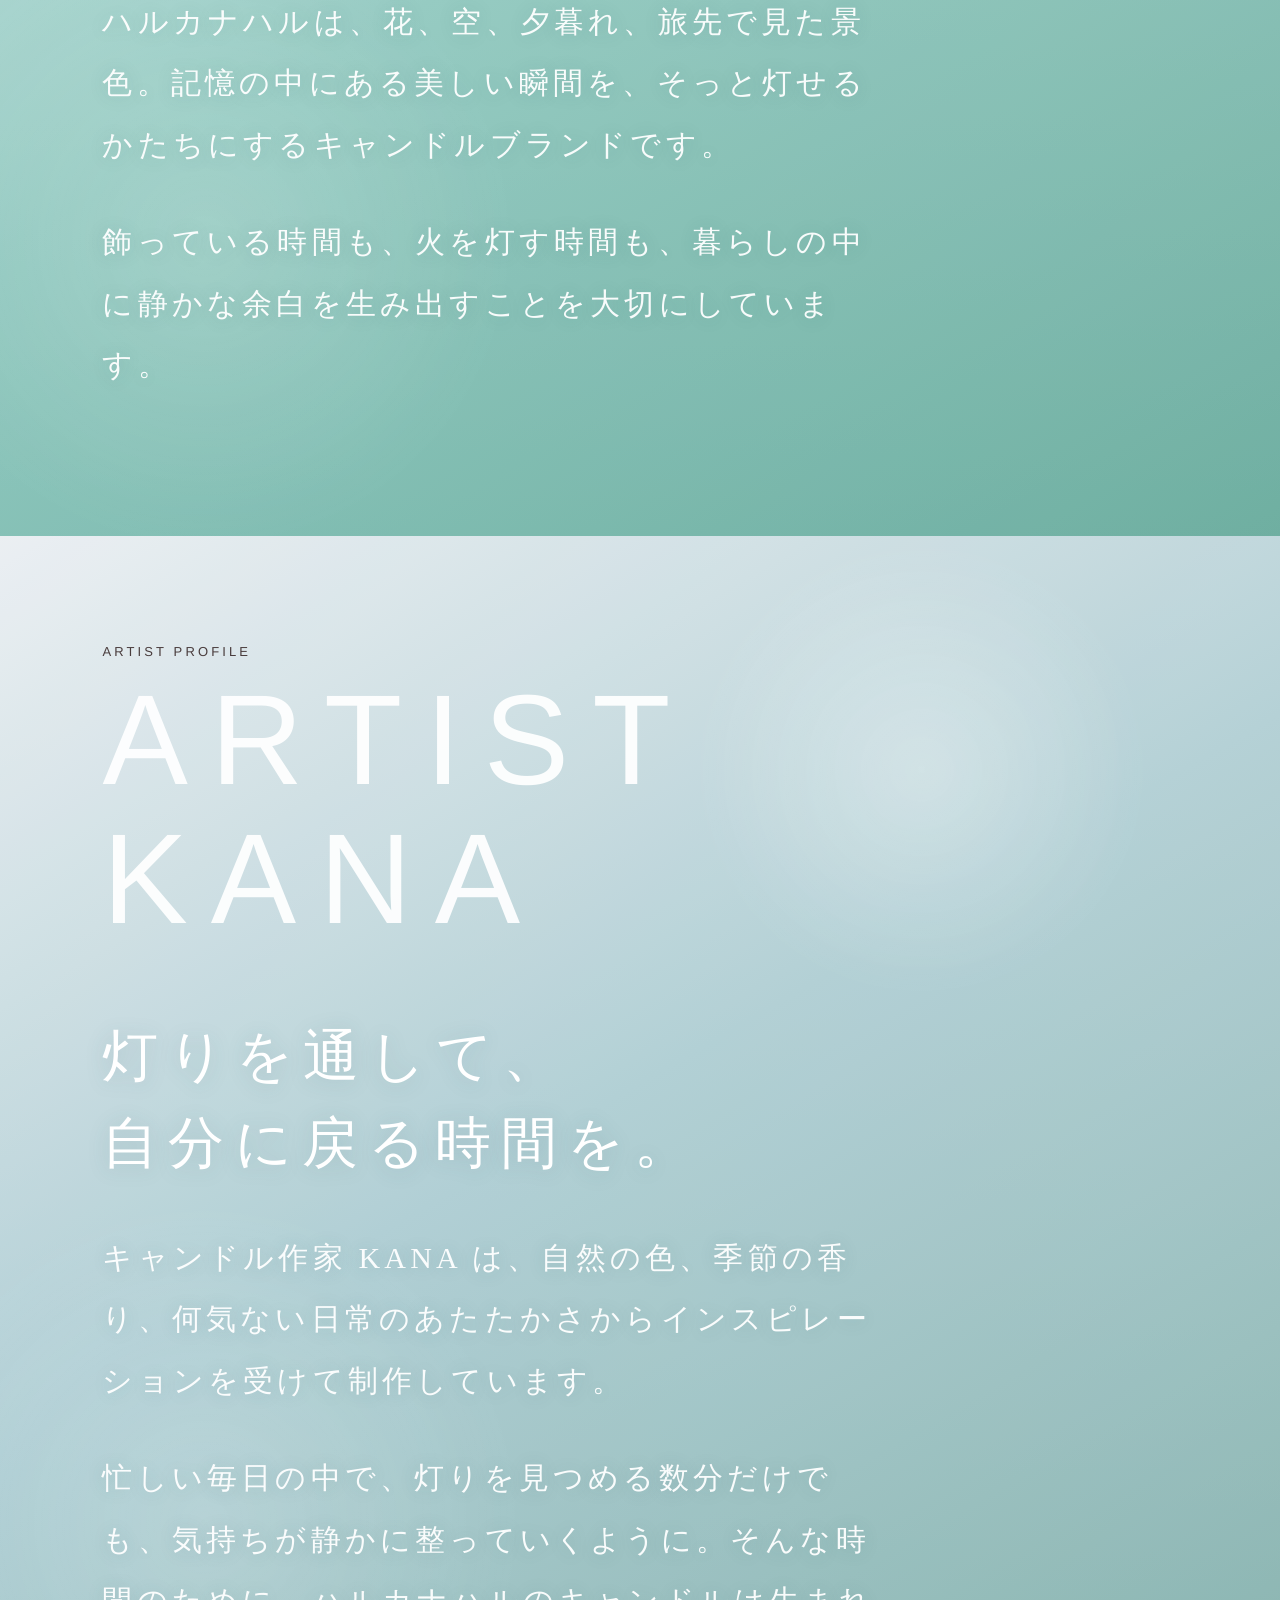
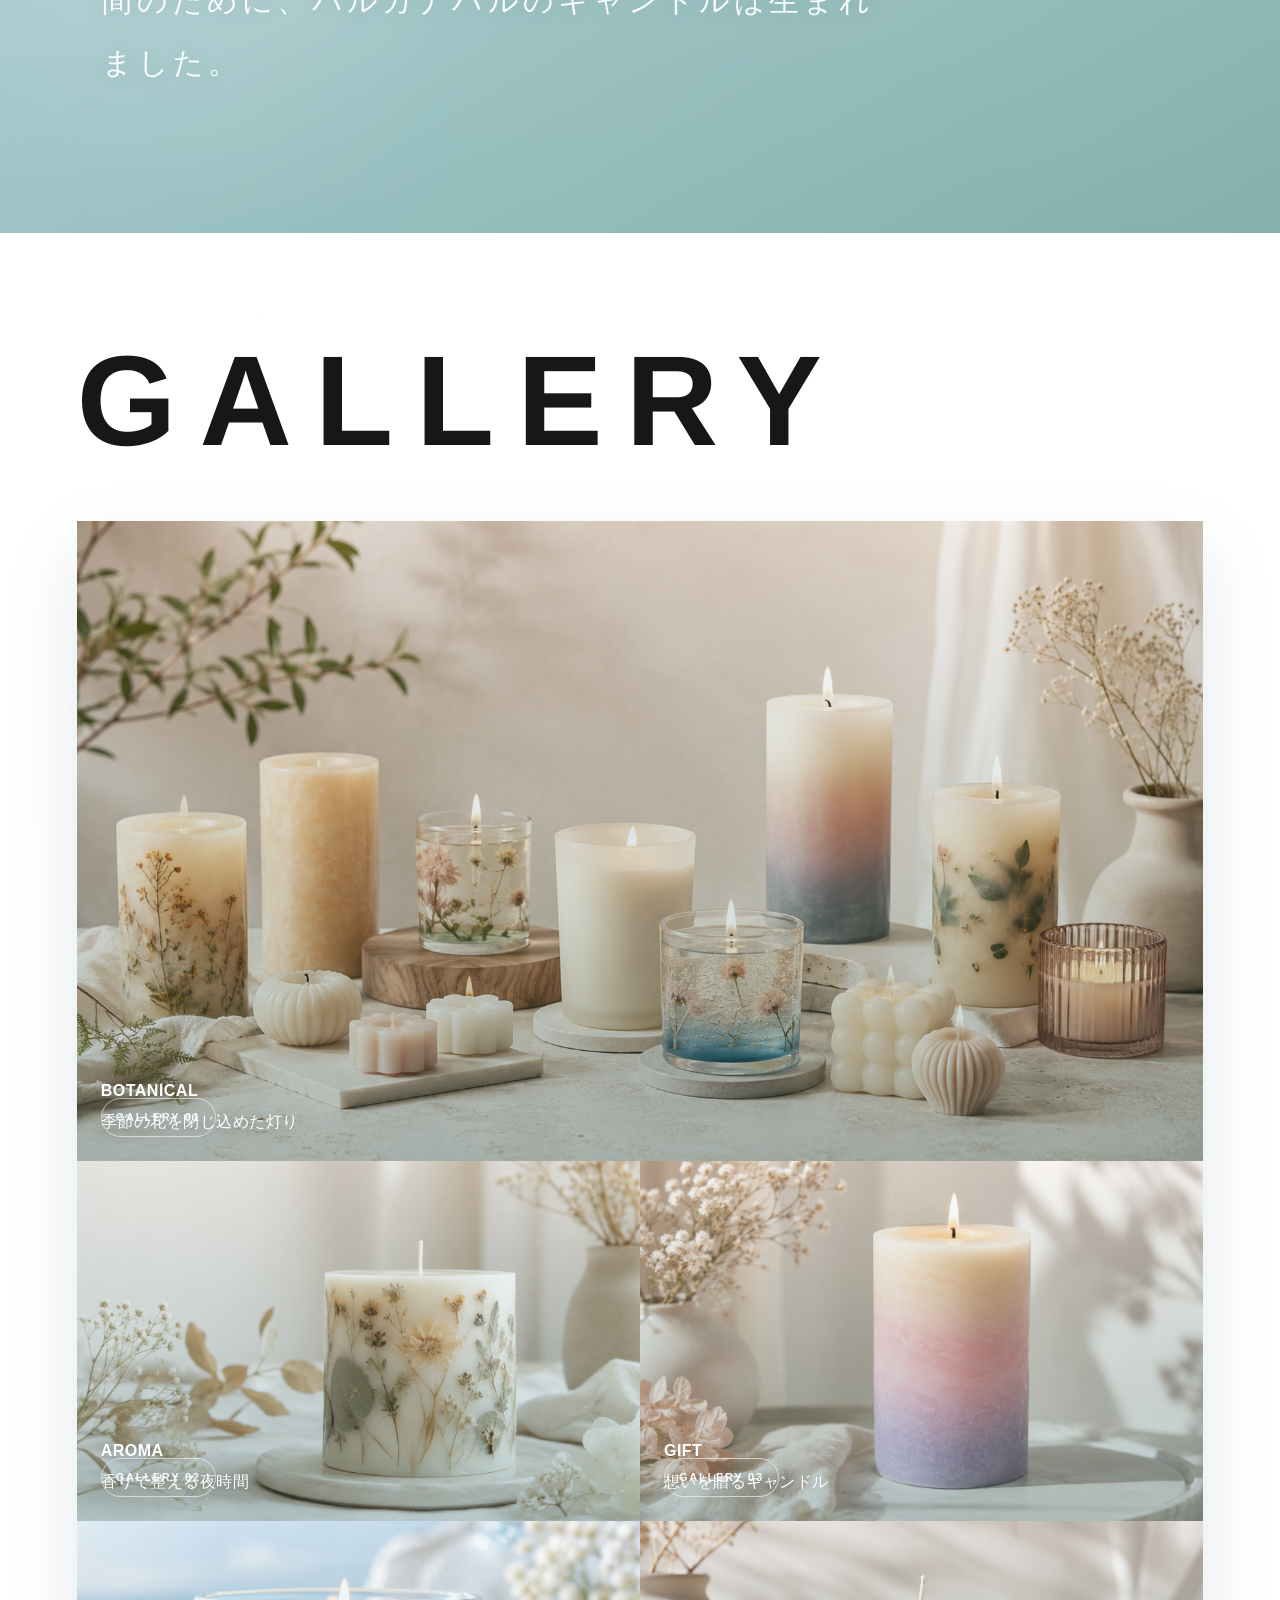
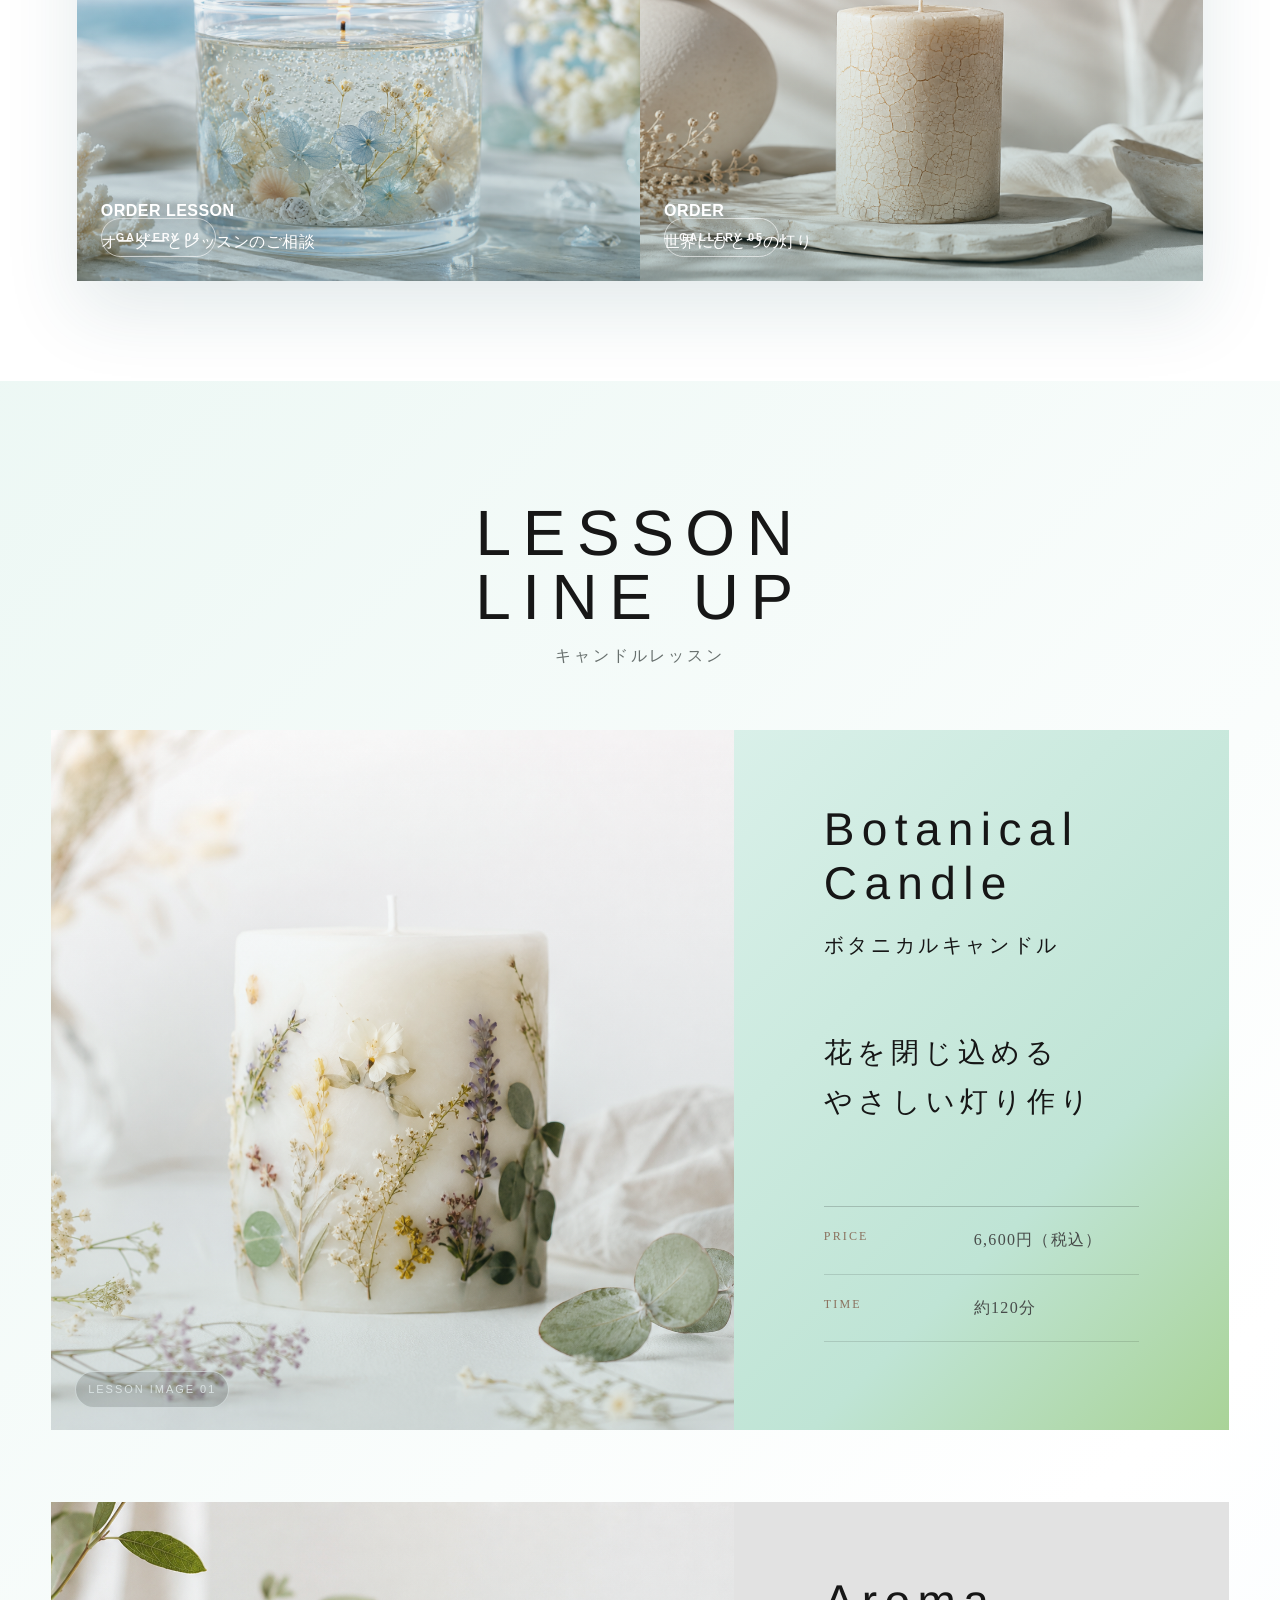
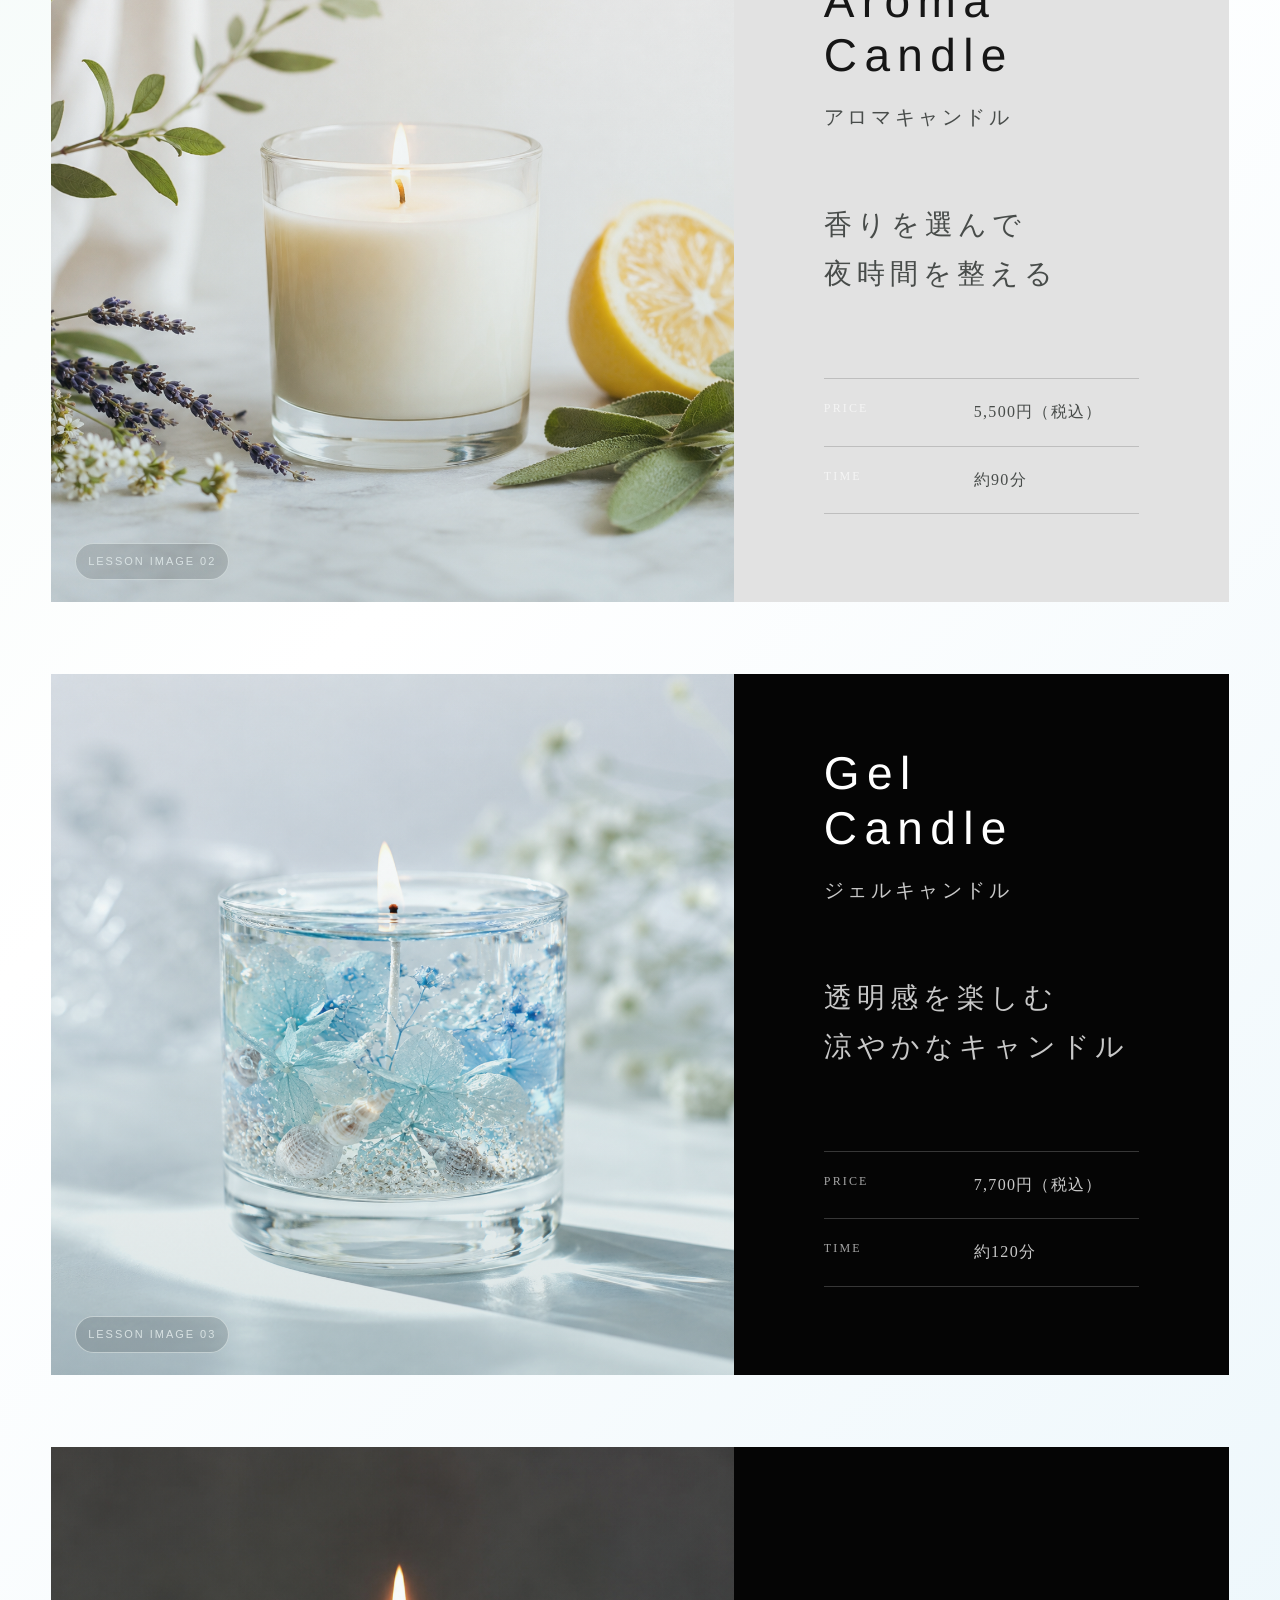
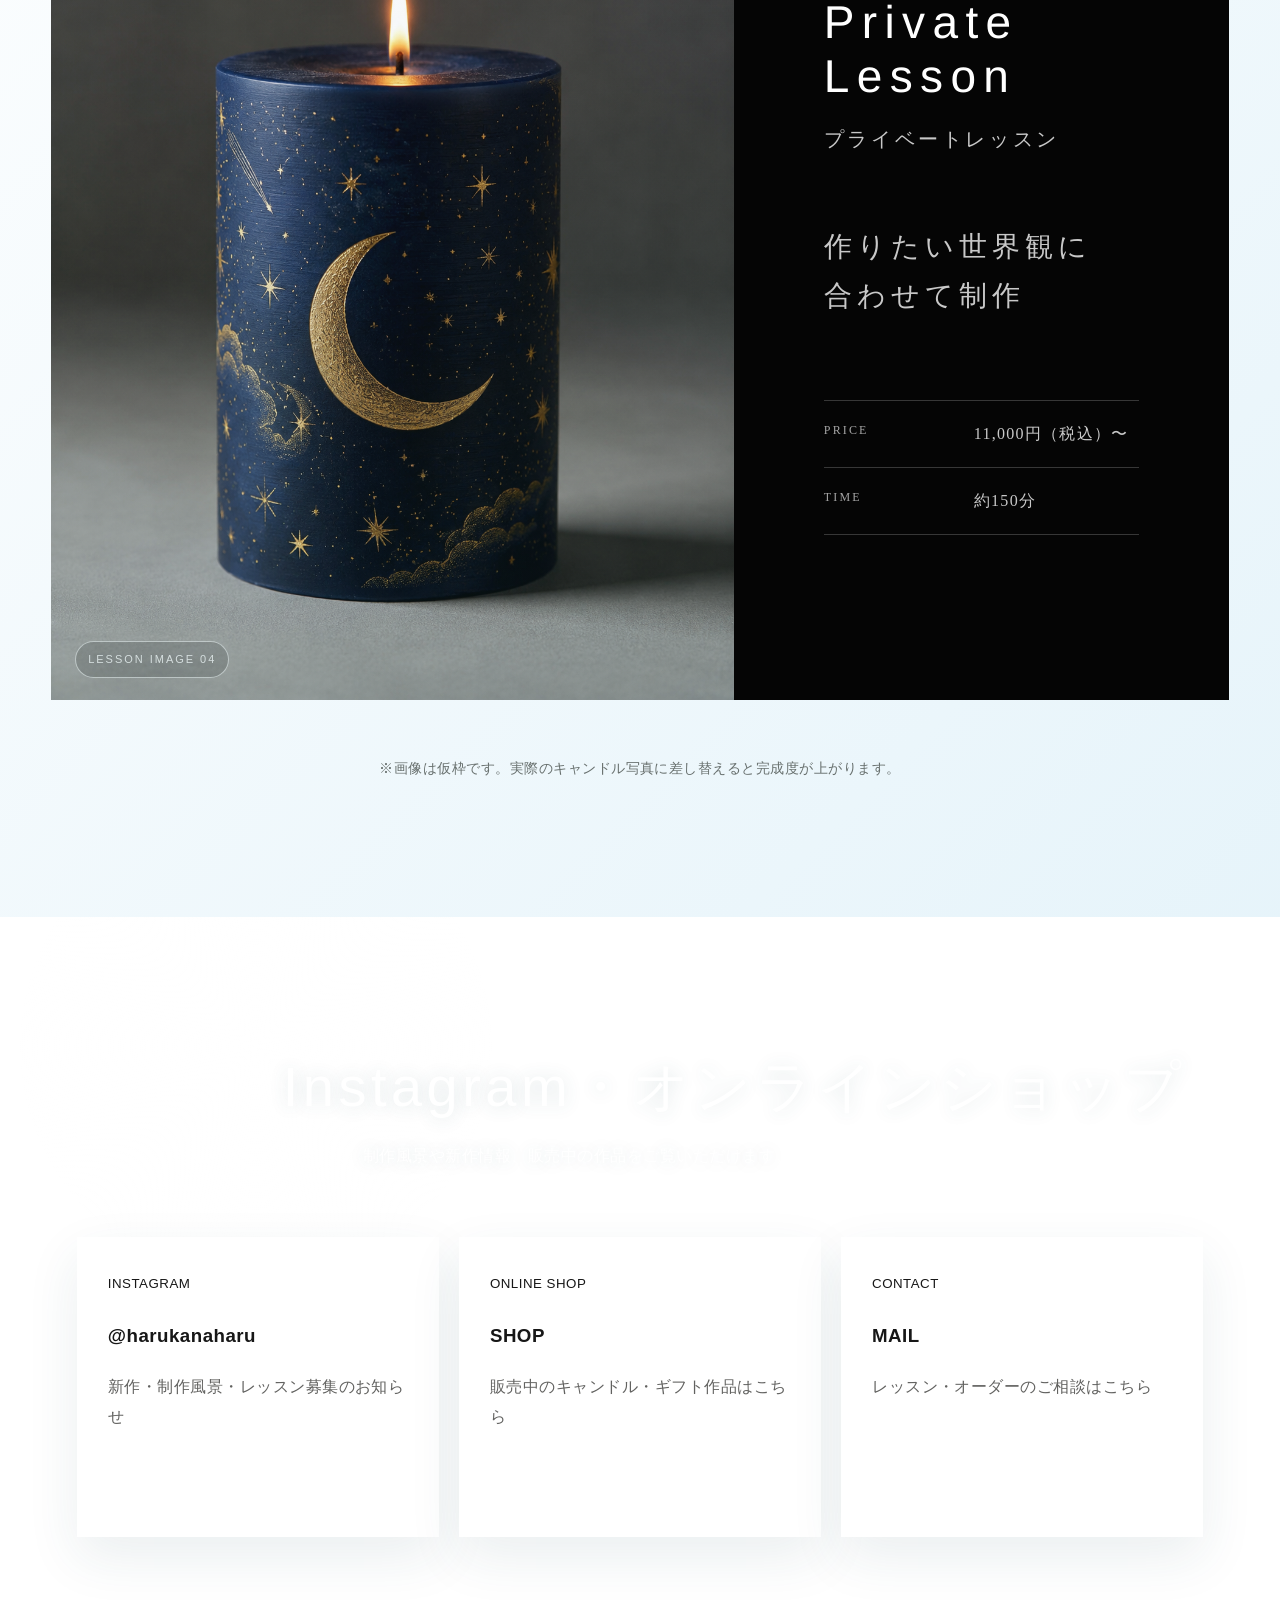
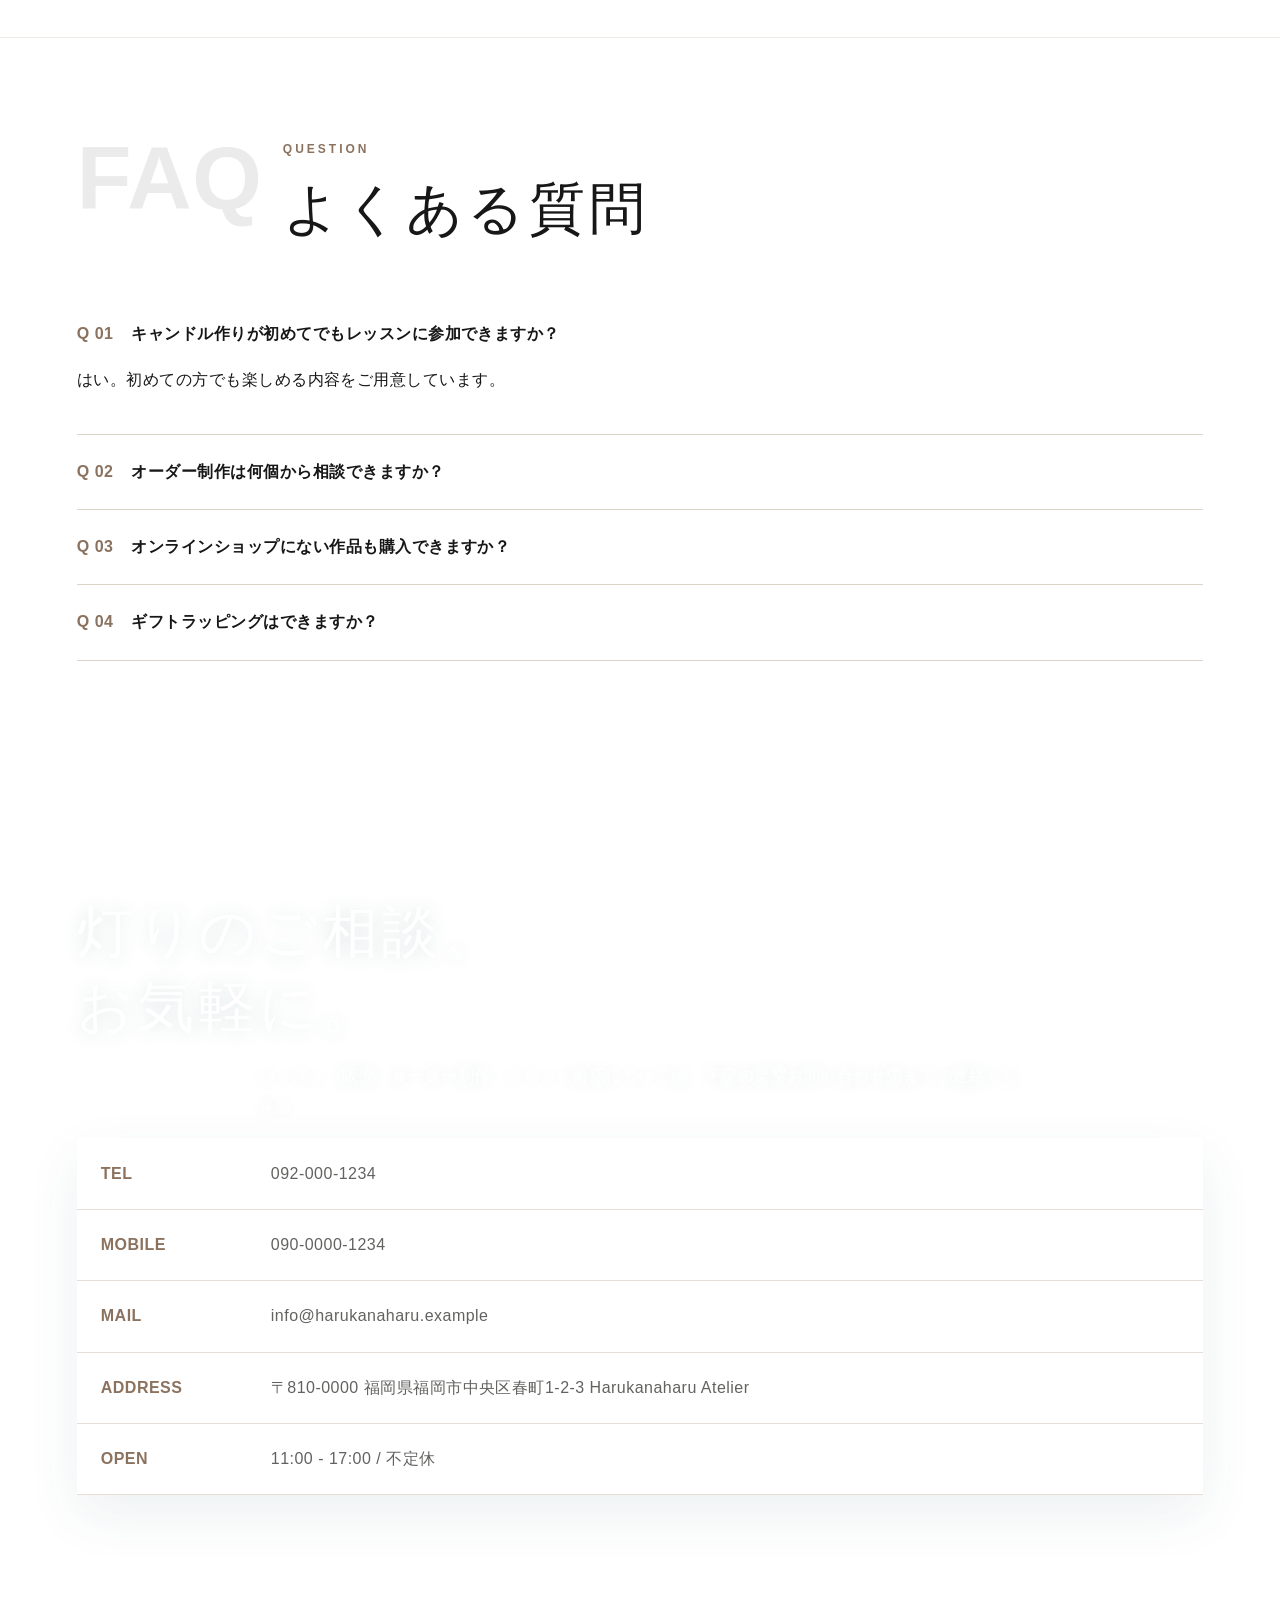
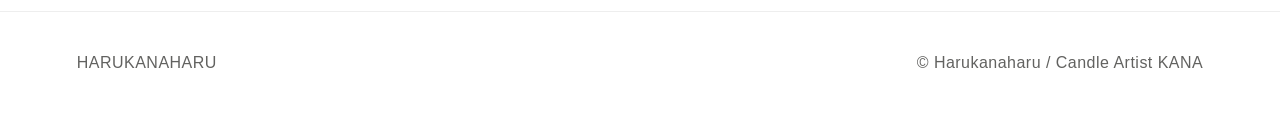
==== commit f8cd3e8c: "Update desktop header menu" ====
--- a/index.html
+++ b/index.html
@@ -12,17 +12,19 @@
 </head>
 <body>
   <header class="header">
-    <a class="logo" href="#top">HARUKANAHARU<small>CANDLE ARTIST KANA</small></a>
     <div class="brand-center">Harukanaharu</div>
-    <nav class="nav">
-      <a href="#top">TOP</a>
-      <a href="#intro">CONCEPT</a>
-      <a href="#profile">PROFILE</a>
-      <a href="#gallery">GALLERY</a>
-      <a href="#service">LESSON</a>
-      <a href="#faq">FAQ</a>
-      <a class="shop" href="#links">SHOP</a>
-    </nav>
+    <details class="desktop-menu">
+      <summary>MENU</summary>
+      <nav class="menu-panel" aria-label="ページ内メニュー">
+        <a href="#top">TOP</a>
+        <a href="#intro">CONCEPT</a>
+        <a href="#profile">PROFILE</a>
+        <a href="#gallery">GALLERY</a>
+        <a href="#service">LESSON</a>
+        <a href="#faq">FAQ</a>
+        <a href="#links">SHOP</a>
+      </nav>
+    </details>
   </header>
 
   <main>
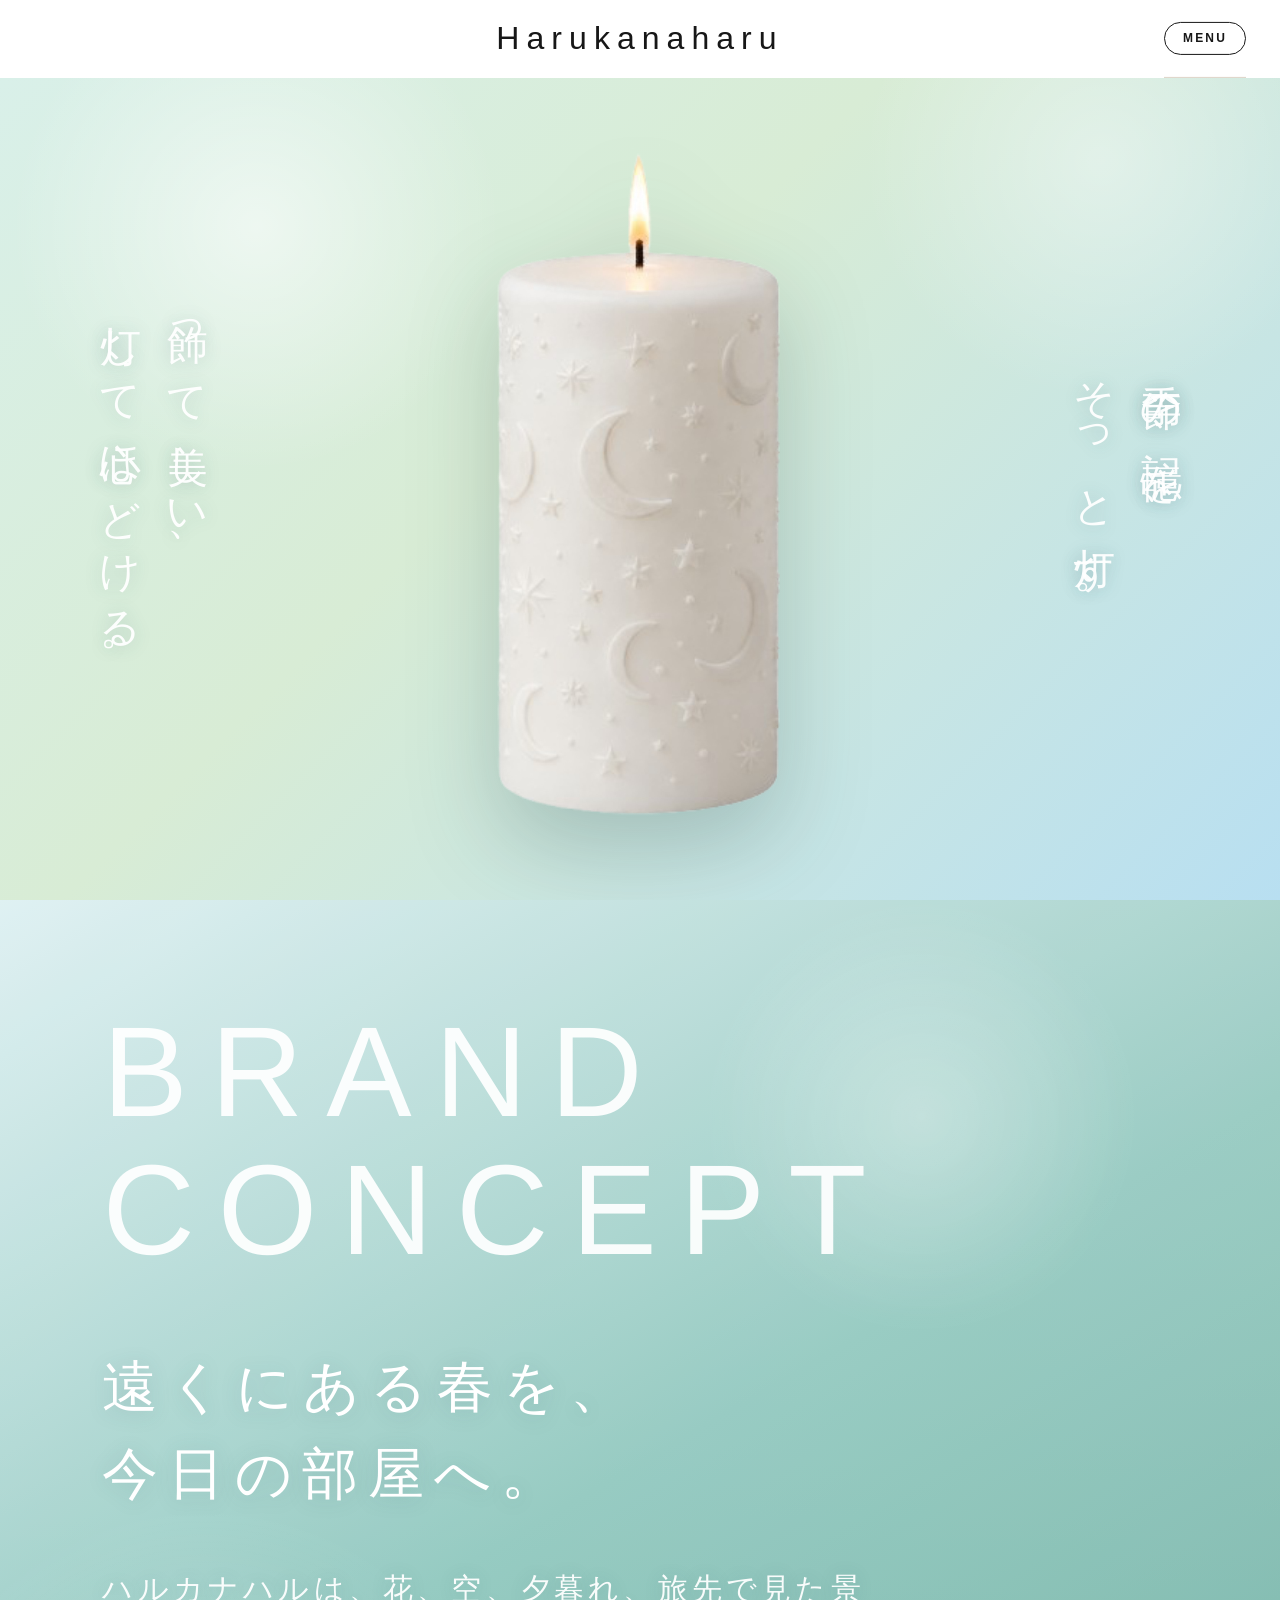
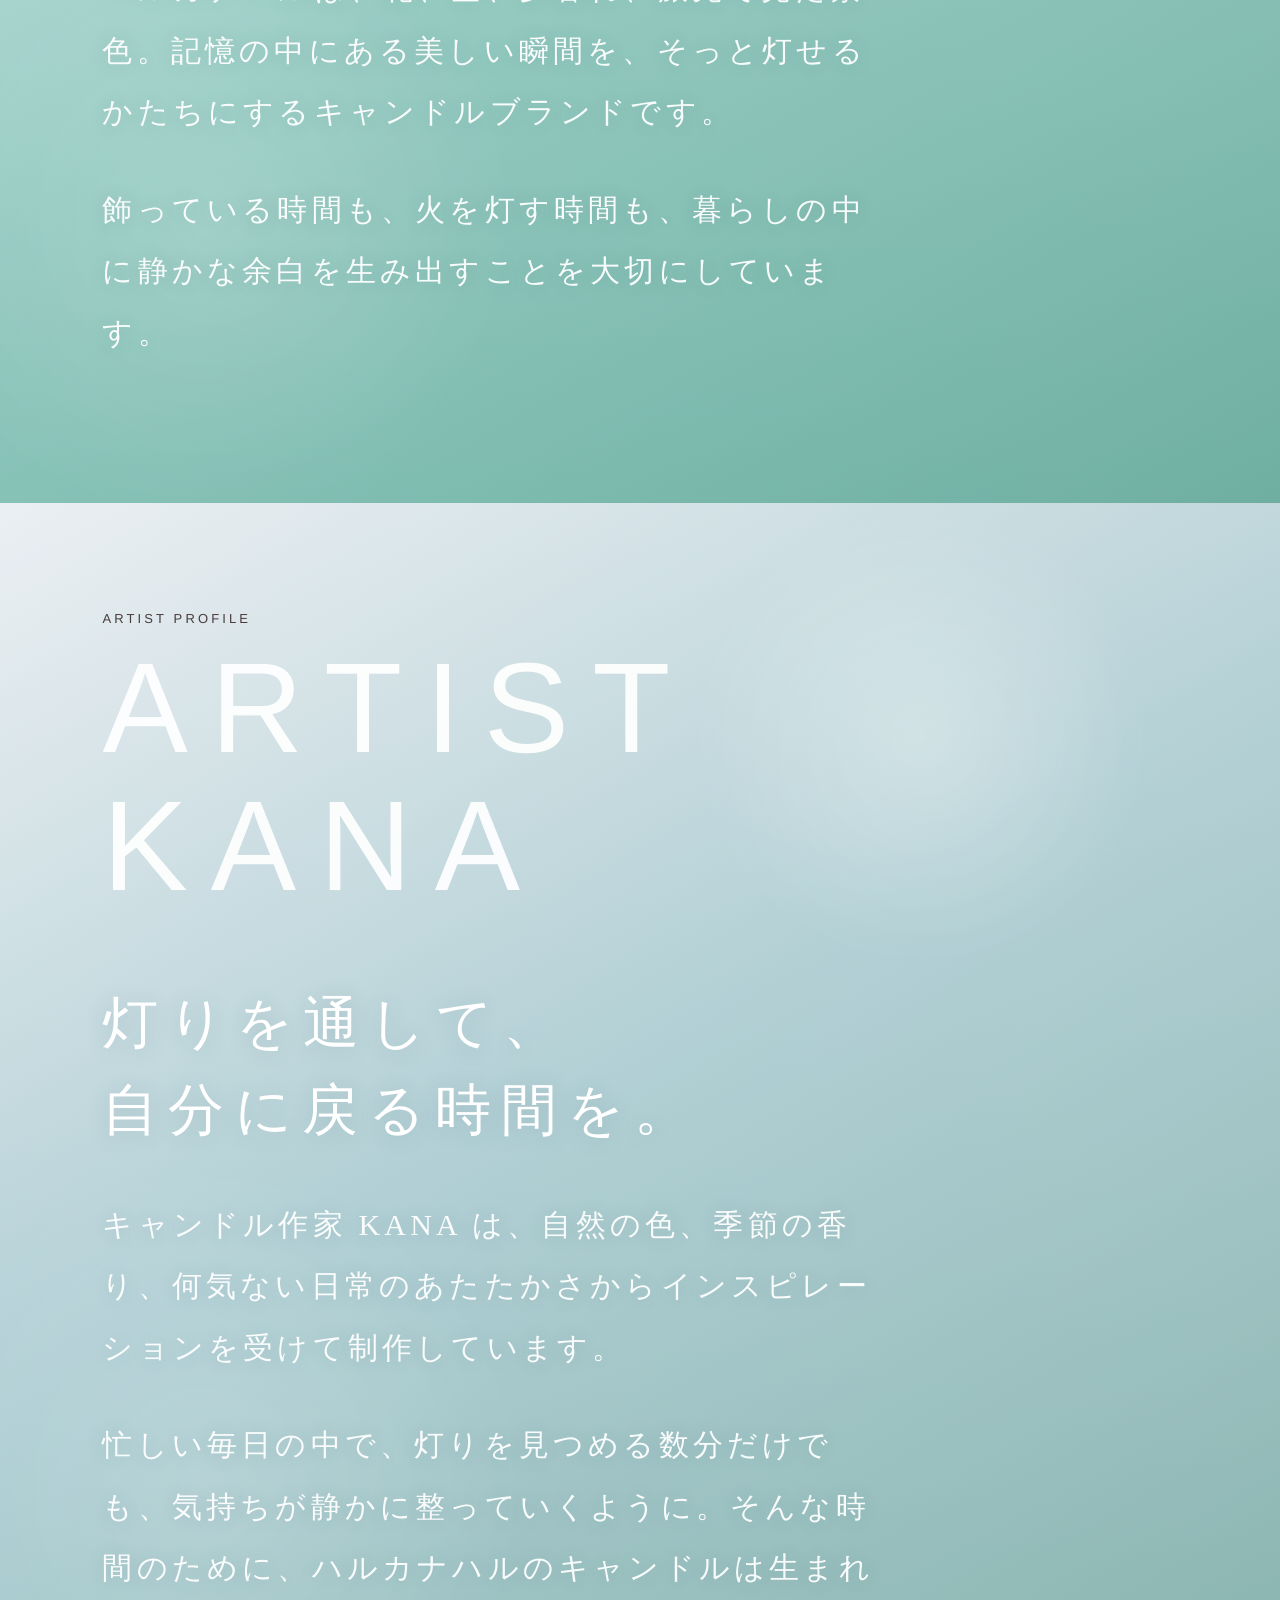
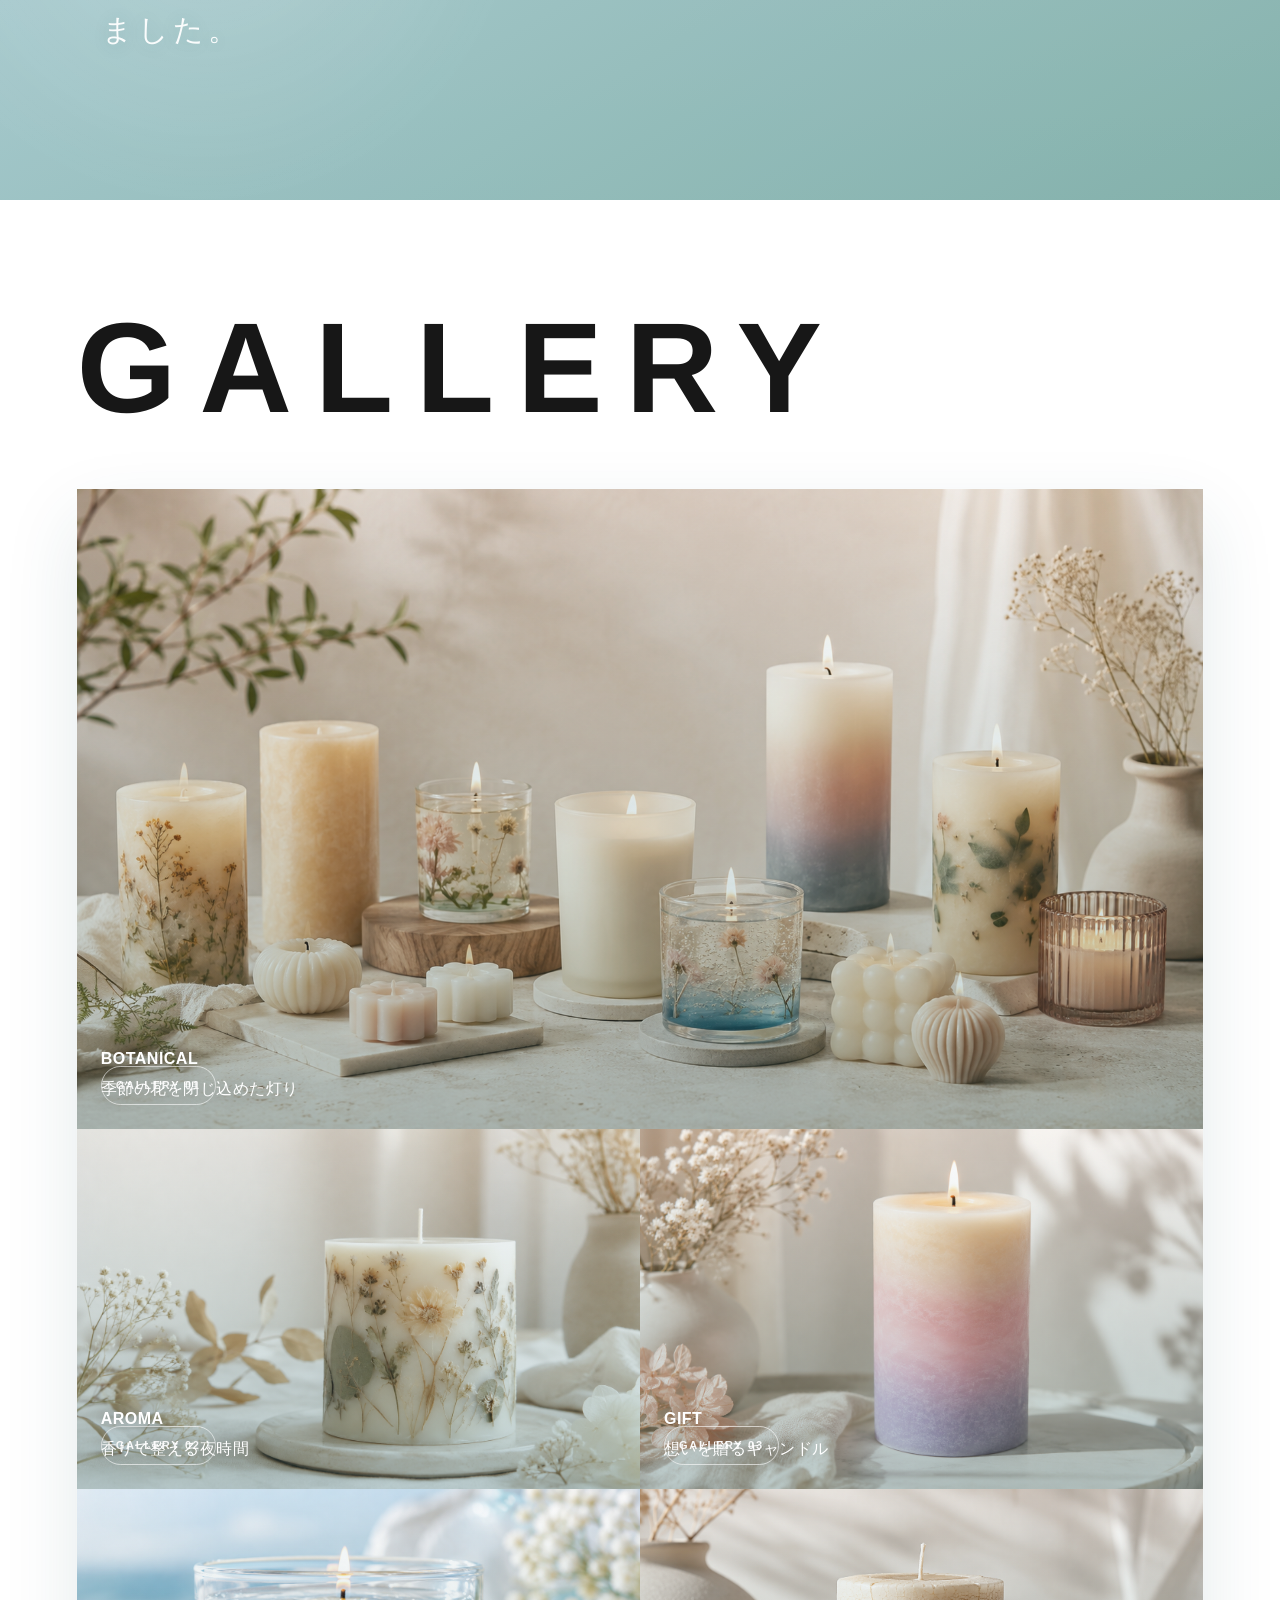
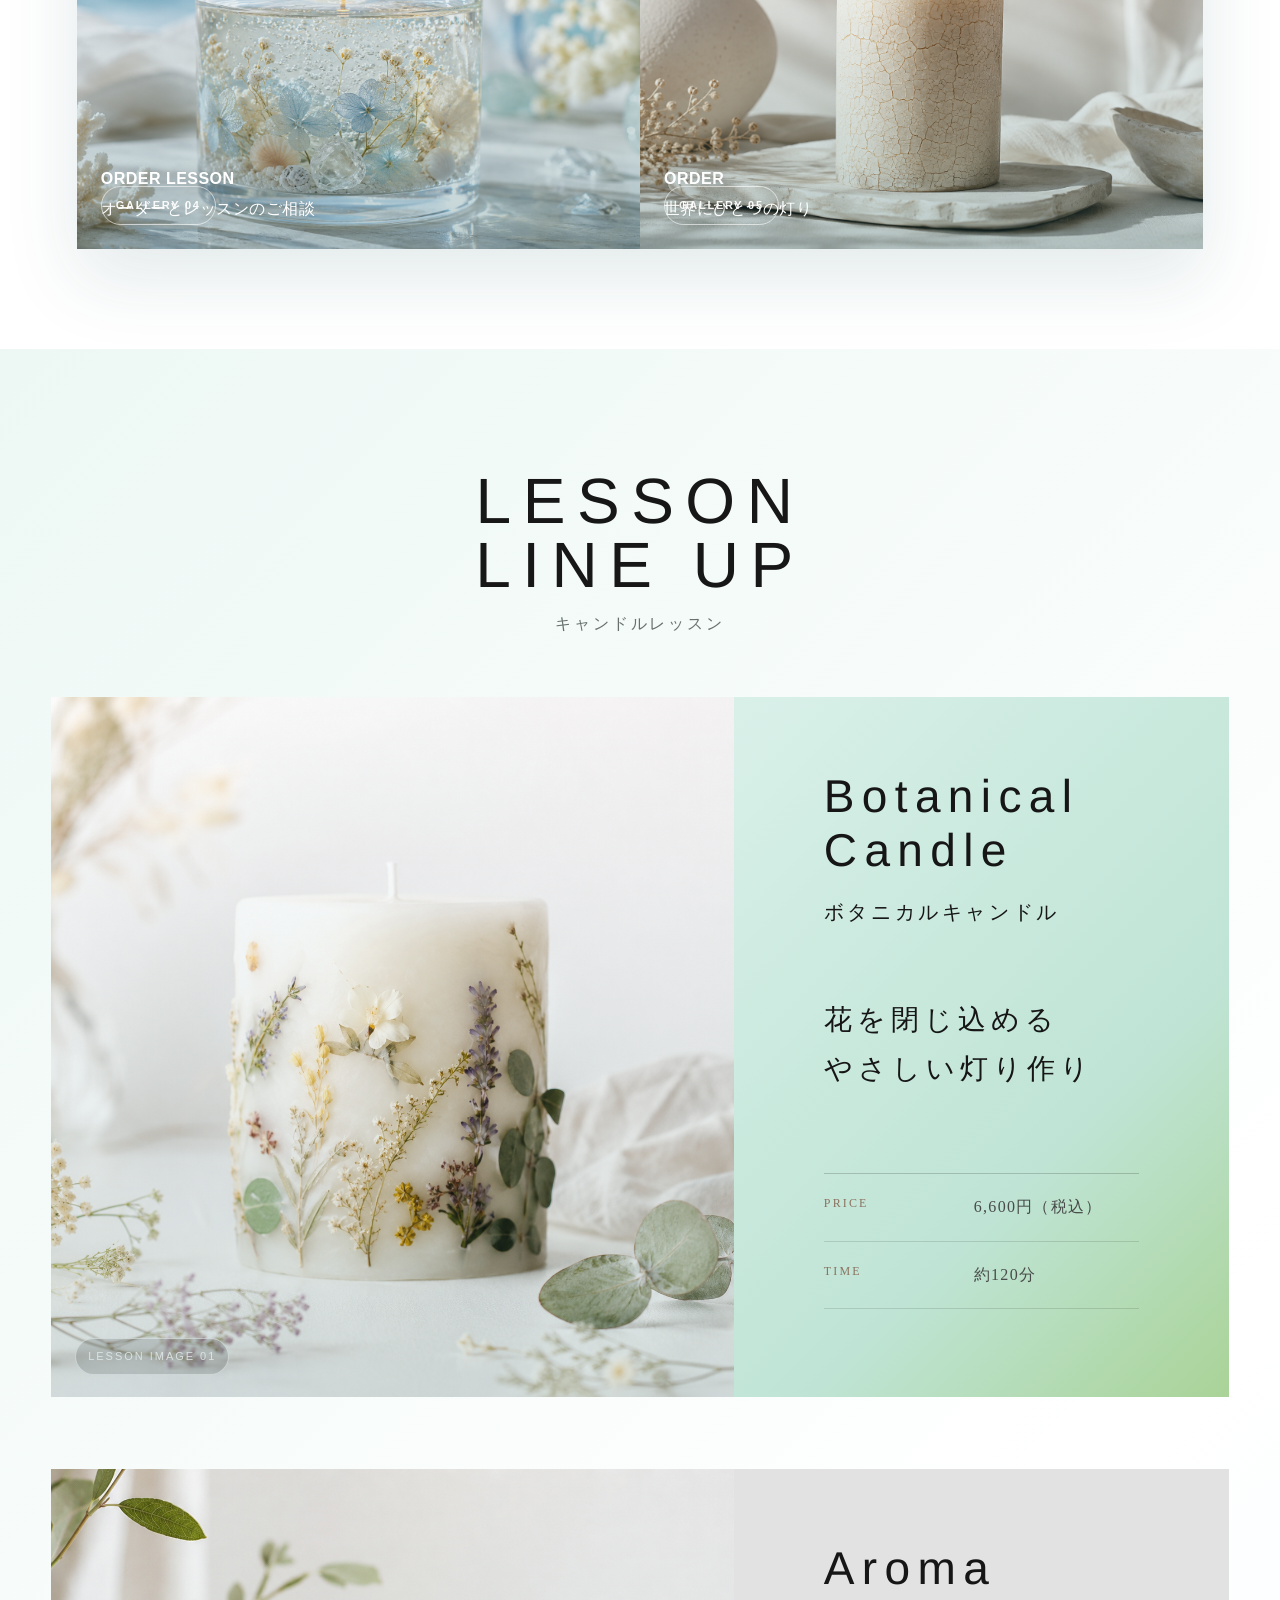
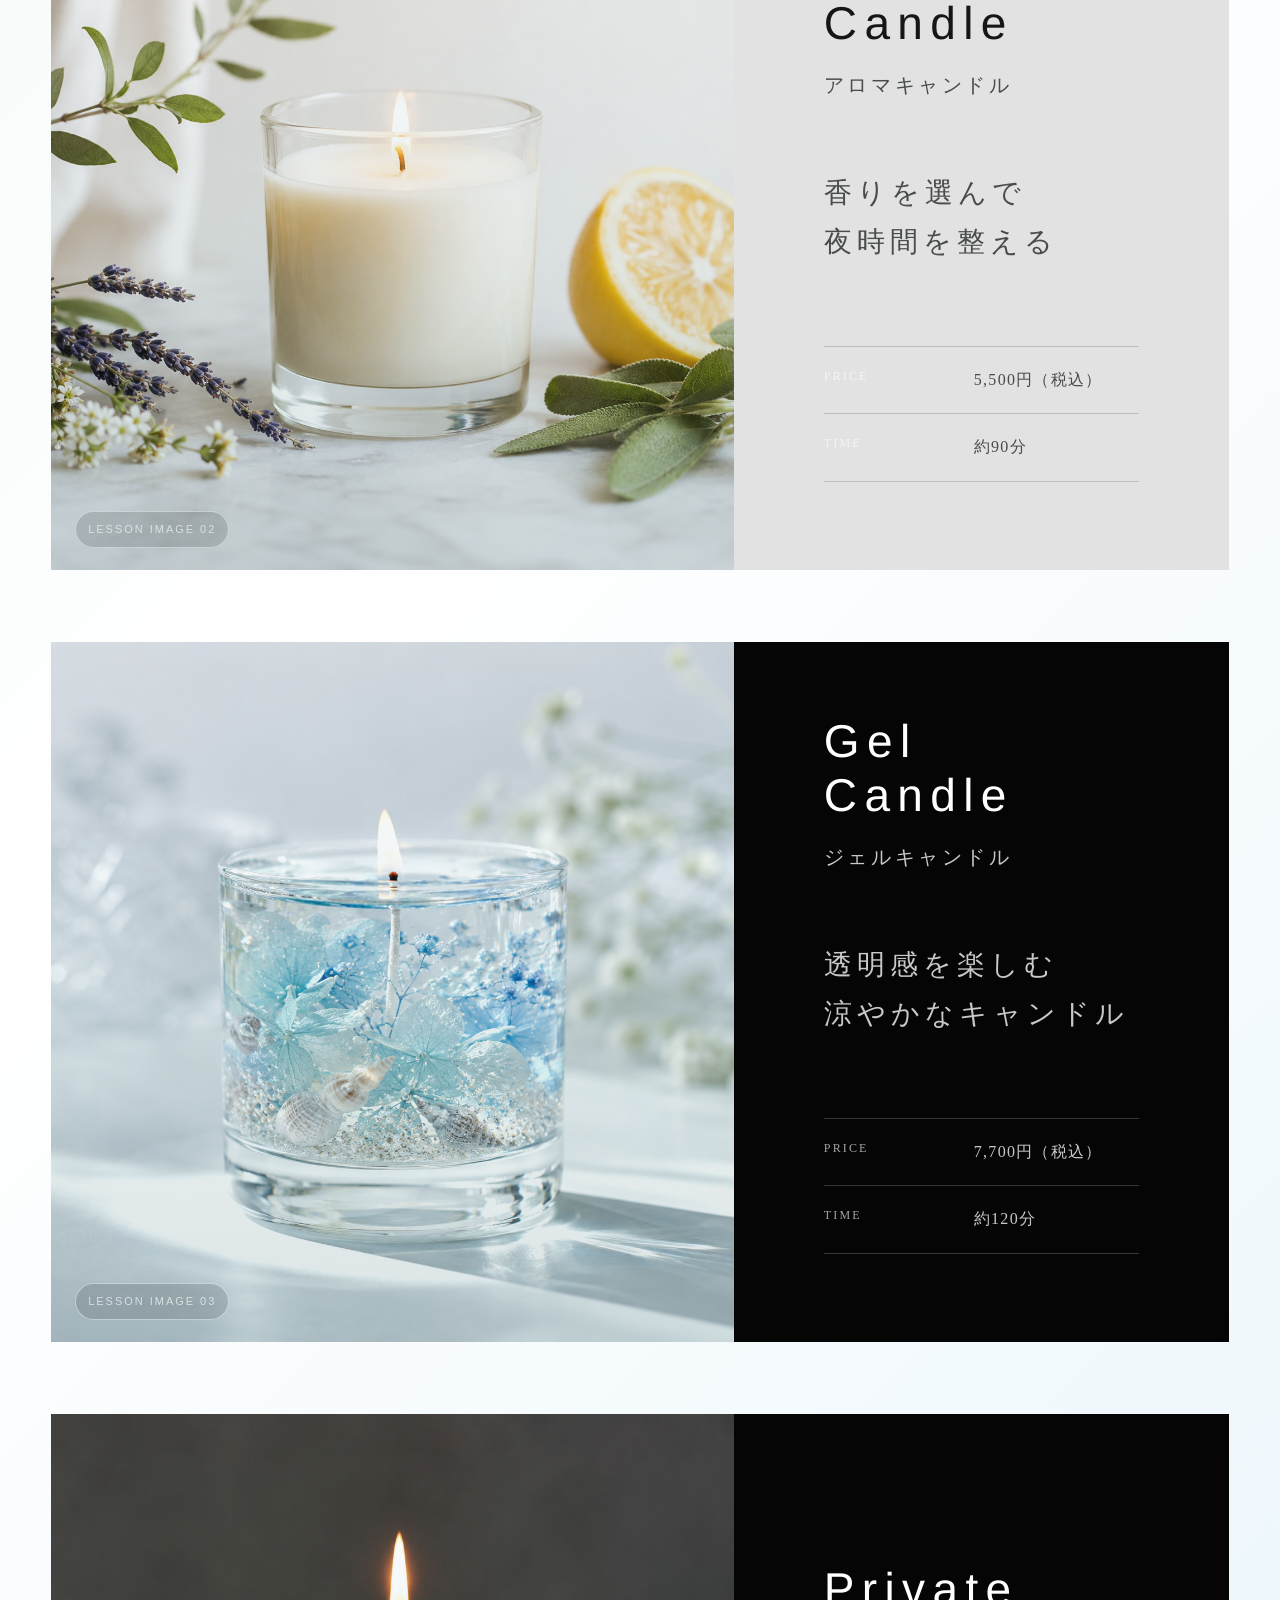
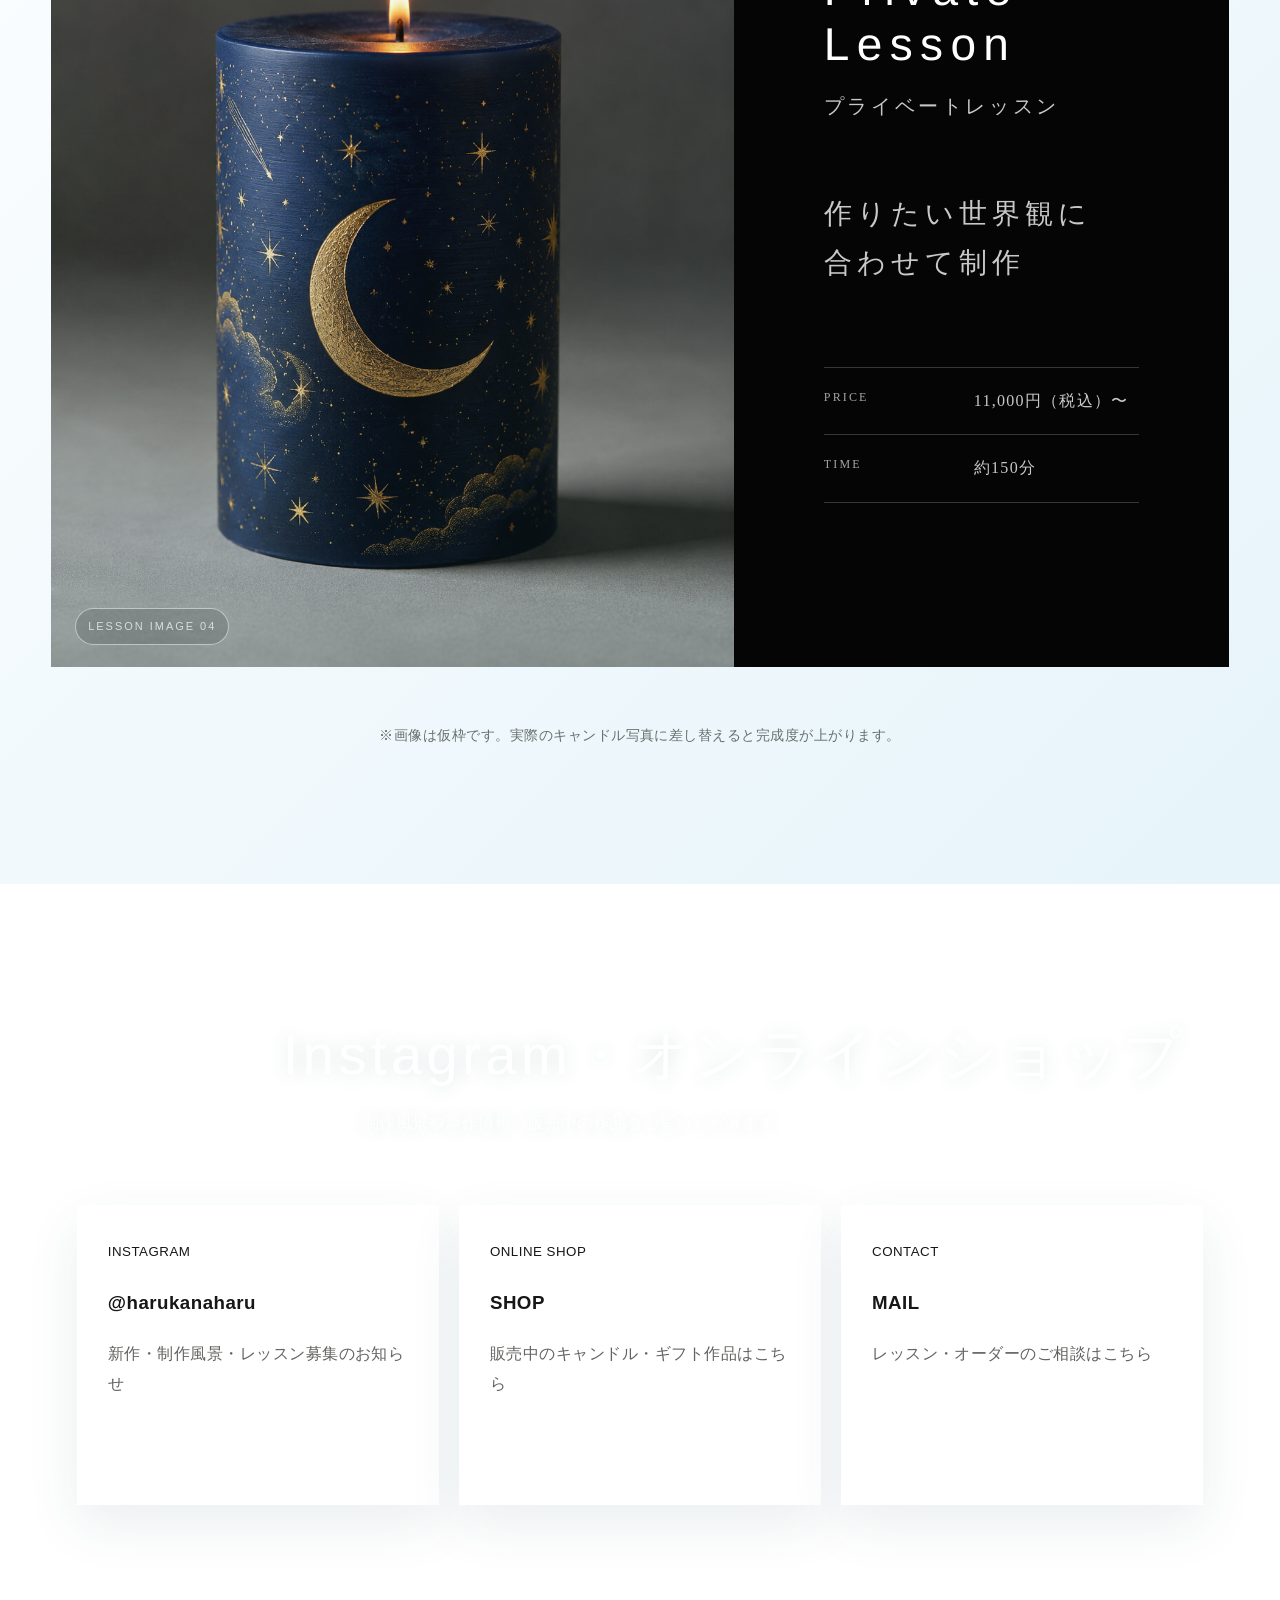
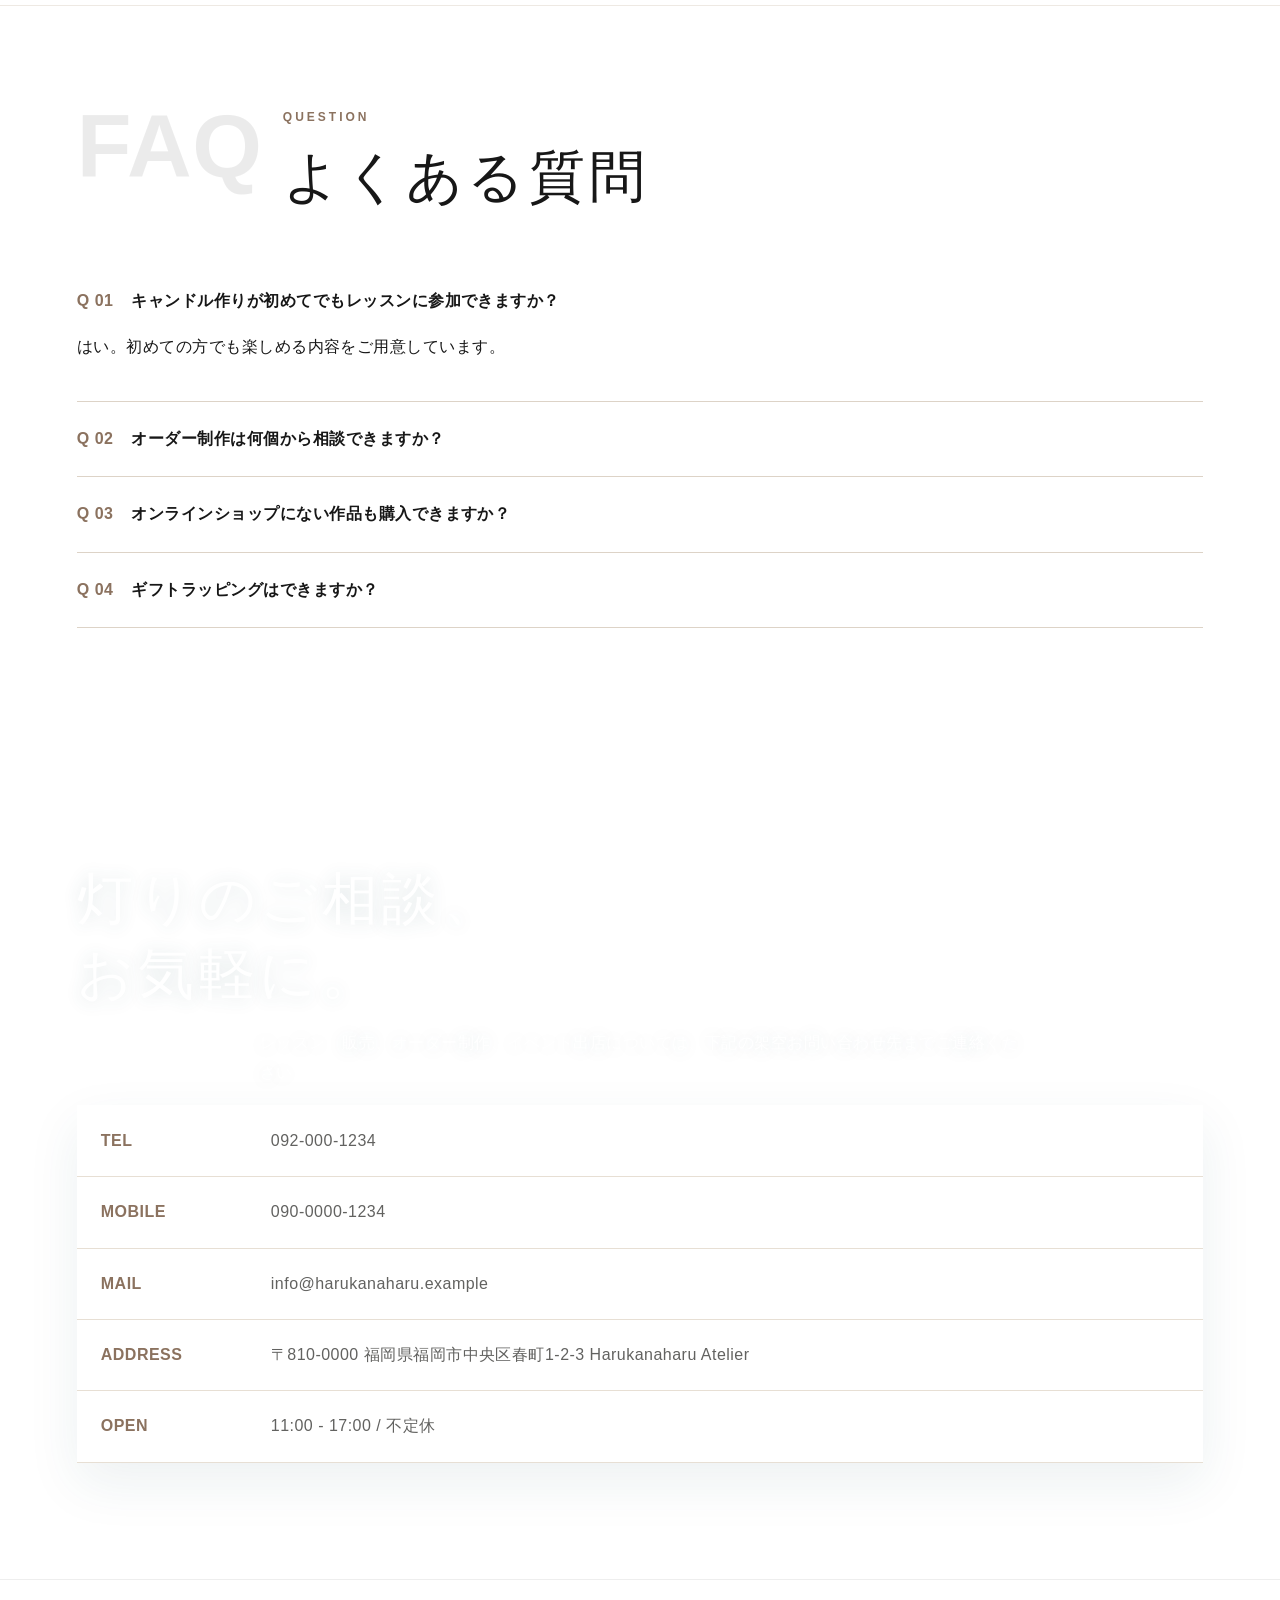
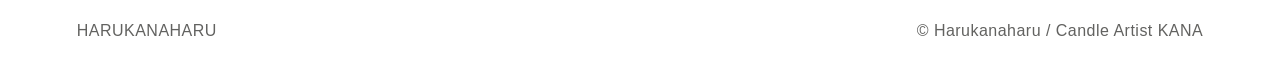
==== commit a952be13: "Remove brand concept kicker" ====
--- a/index.html
+++ b/index.html
@@ -49,7 +49,6 @@
 
     <section class="concept-panel concept-brand" id="intro">
       <div class="concept-wrap">
-        <p class="concept-kicker">BRAND CONCEPT</p>
         <h2 class="concept-en">BRAND<br>CONCEPT</h2>
         <div class="concept-copy">
           <h3>遠くにある春を、<br>今日の部屋へ。</h3>
--- a/style.css
+++ b/style.css
@@ -1 +1 @@
-*{box-sizing:border-box}html{scroll-behavior:smooth}body{margin:0;background:#fff;color:#171717;font-family:-apple-system,BlinkMacSystemFont,'Hiragino Sans','Yu Gothic',sans-serif;line-height:1.9;letter-spacing:.03em}a{color:inherit;text-decoration:none}.header{position:sticky;top:0;z-index:10;height:78px;display:flex;align-items:center;justify-content:center;padding:0 34px;background:rgba(255,255,255,.94);backdrop-filter:blur(14px);border-bottom:1px solid rgba(255,255,255,.75)}.logo{position:absolute;left:34px;font-weight:900;letter-spacing:.18em;line-height:1.1}.logo small{display:block;margin-top:4px;font-size:10px;color:#666;letter-spacing:.22em}.brand-center{font-size:32px;letter-spacing:.22em;font-weight:400}.nav{position:absolute;right:34px;display:flex;gap:18px;font-size:11px;font-weight:800;letter-spacing:.14em}.nav .shop{border:1px solid #171717;border-radius:999px;padding:5px 12px}.hero,.soft,.dark-section{background:linear-gradient(135deg,#d9f0e9 0%,#d8ecd5 42%,#b8dff1 100%);position:relative;overflow:hidden}.hero:before,.soft:before,.dark-section:before{content:'';position:absolute;inset:0;background:radial-gradient(circle at 20% 18%,rgba(255,255,255,.55),transparent 20%),radial-gradient(circle at 86% 10%,rgba(255,255,255,.38),transparent 18%);pointer-events:none}.hero{min-height:calc(100vh - 78px);padding:56px 20px 74px}.hero-stage{position:relative;z-index:1;min-height:calc(100vh - 210px);display:grid;grid-template-columns:1fr minmax(260px,520px) 1fr;align-items:center;gap:22px;max-width:1180px;margin:auto}.vertical{writing-mode:vertical-rl;text-orientation:mixed;color:rgba(255,255,255,.94);font-size:clamp(25px,3vw,42px);line-height:1.85;letter-spacing:.18em;font-weight:400;text-shadow:0 1px 18px rgba(49,91,101,.22);margin:auto;white-space:nowrap}.vertical.left{justify-self:end}.vertical.right{justify-self:start}.hero-candle{position:relative;display:flex;justify-content:center;align-items:flex-end;min-height:640px}.hero-candle img{position:relative;z-index:2;width:min(100%,500px);max-height:74vh;object-fit:contain;filter:drop-shadow(0 35px 45px rgba(18,45,47,.22))}.hero-candle.no-image:before{content:'';position:absolute;bottom:0;width:190px;height:520px;border-radius:95px 95px 24px 24px;background:linear-gradient(90deg,#eee,#fff 42%,#b7b7b7 50%,#fff 58%,#dedede);box-shadow:0 28px 55px rgba(16,45,51,.2)}.hero-candle.no-image:after{content:'';position:absolute;bottom:478px;width:330px;height:170px;border-radius:50%;background:radial-gradient(circle,#fff 0 44%,#202020 45% 64%,#0c0c0c 65%);box-shadow:0 20px 40px rgba(0,0,0,.28)}.hero-bottom{position:relative;z-index:1;text-align:center;margin-top:20px}.eyebrow,.kicker{font-size:12px;font-weight:900;letter-spacing:.25em;color:#8b725f}.catch{font-size:clamp(22px,3vw,38px);line-height:1.5;letter-spacing:.12em;margin:0 0 10px}.lead{color:#626260;max-width:760px;margin-left:auto;margin-right:auto}.buttons{display:flex;gap:14px;justify-content:center;flex-wrap:wrap;margin-top:24px}.btn{display:inline-flex;align-items:center;justify-content:center;min-height:46px;padding:0 24px;border-radius:999px;font-size:13px;font-weight:900;letter-spacing:.12em}.dark{background:#171717;color:#fff}.light{border:1px solid #171717;background:rgba(255,255,255,.55)}.gallery-heading{font-family:'Avenir Next','Helvetica Neue',Arial,sans-serif;font-size:clamp(58px,10vw,128px);line-height:1.08;letter-spacing:.18em;font-weight:700;color:#171717;margin:0 0 50px;-webkit-font-smoothing:antialiased;text-rendering:geometricPrecision}.photo{position:relative;min-height:100%;background:radial-gradient(circle at 50% 38%,rgba(255,255,255,.58),transparent 22%),linear-gradient(135deg,#d9f0e9,#8fc4ba 55%,#b8dff1);overflow:hidden}.photo img{width:100%;height:100%;object-fit:cover;display:block}.photo:before{content:'';position:absolute;inset:0;background:linear-gradient(180deg,rgba(255,255,255,.04),rgba(34,96,102,.28));z-index:1}.photo:after{content:attr(data-label);position:absolute;left:24px;bottom:24px;color:#fff;border:1px solid rgba(255,255,255,.62);border-radius:999px;padding:8px 14px;font-size:11px;font-weight:900;letter-spacing:.16em;z-index:2}.section{position:relative;padding:100px 6vw;border-top:1px solid rgba(221,211,199,.5);background:#fff}.soft,.dark-section{color:#fff;border-top:0}.soft .inner,.dark-section .inner{position:relative;z-index:1}.soft .title,.soft .lead,.dark-section .title,.dark-section .lead{color:rgba(255,255,255,.95);text-shadow:0 1px 18px rgba(47,94,99,.16)}.soft .kicker,.dark-section .kicker{color:rgba(255,255,255,.82)}.inner{width:min(1160px,100%);margin:auto}.head{display:grid;grid-template-columns:170px 1fr;gap:36px;margin-bottom:50px}.en{font-family:Arial,sans-serif;font-size:clamp(42px,7vw,90px);line-height:.9;font-weight:900;opacity:.08}.soft .en,.dark-section .en{color:#fff;opacity:.28}.title{margin:10px 0 0;font-size:clamp(30px,4.5vw,56px);line-height:1.35;letter-spacing:.08em;font-weight:500}.gallery{display:grid;grid-template-columns:1fr 1fr;gap:0;width:100%;background:#fff;box-shadow:0 30px 70px rgba(30,80,90,.12)}.work{position:relative;min-height:360px;overflow:hidden}.work.large{grid-column:1/-1;min-height:640px}.work .photo{position:absolute;inset:0}.caption{position:absolute;left:24px;bottom:24px;color:#fff;z-index:3;text-shadow:0 2px 18px rgba(0,0,0,.35)}.cards,.links{display:grid;grid-template-columns:repeat(3,1fr);gap:20px}.card,.linkbox{background:rgba(255,255,255,.9);color:#171717;border:1px solid rgba(255,255,255,.65);padding:30px;min-height:300px;box-shadow:0 20px 50px rgba(30,80,90,.09)}.card h3{font-size:26px;line-height:1.45}.linkbox p,.card p{color:#626260}details{border-bottom:1px solid #ddd3c7;padding:22px 0;background:#fff}summary{cursor:pointer;font-weight:900;list-style:none}.q{color:#8b725f;margin-right:18px}.table{background:rgba(255,255,255,.92);border-top:1px solid rgba(255,255,255,.7);box-shadow:0 20px 50px rgba(30,80,90,.08)}.row{display:grid;grid-template-columns:150px 1fr;gap:20px;padding:20px 24px;border-bottom:1px solid #e7dfd4}.row dt{color:#8b725f;font-weight:900}.row dd{margin:0;color:#626260}footer{background:#fff;color:#626260;border-top:1px solid #eee;padding:36px 6vw}.footer-inner{width:min(1160px,100%);margin:auto;display:flex;justify-content:space-between}@media(max-width:900px){.header{height:78px;padding:0 18px}.logo,.nav{display:none}.brand-center{font-size:28px}.hero{padding:34px 12px 56px}.hero-stage{grid-template-columns:54px 1fr 54px;gap:8px;min-height:68vh}.vertical{font-size:18px;line-height:1.75;letter-spacing:.12em}.hero-candle{min-height:560px}.gallery-heading{font-size:50px;letter-spacing:.16em;margin-bottom:36px}.hero-candle.no-image:before{width:128px;height:430px;border-radius:64px 64px 18px 18px}.hero-candle.no-image:after{bottom:392px;width:240px;height:124px}.head{grid-template-columns:1fr}.cards,.links{grid-template-columns:1fr}.gallery{grid-template-columns:1fr 1fr}.work{min-height:250px}.work.large{grid-column:1/-1;min-height:430px}.section{padding:76px 22px}.footer-inner{flex-direction:column;gap:8px}}@media(max-width:560px){.gallery{grid-template-columns:1fr 1fr}.work{min-height:210px}.work.large{min-height:390px}.row{grid-template-columns:1fr;gap:4px}}+*{box-sizing:border-box}html{scroll-behavior:smooth}body{margin:0;background:#fff;color:#171717;font-family:-apple-system,BlinkMacSystemFont,'Hiragino Sans','Yu Gothic',sans-serif;line-height:1.9;letter-spacing:.03em}a{color:inherit;text-decoration:none}.header{position:sticky;top:0;z-index:10;height:78px;display:flex;align-items:center;justify-content:center;padding:0 34px;background:rgba(255,255,255,.94);backdrop-filter:blur(14px);border-bottom:1px solid rgba(255,255,255,.75)}.logo{position:absolute;left:34px;font-weight:900;letter-spacing:.18em;line-height:1.1}.logo small{display:block;margin-top:4px;font-size:10px;color:#666;letter-spacing:.22em}.brand-center{font-size:32px;letter-spacing:.22em;font-weight:400}.nav{position:absolute;right:34px;display:flex;gap:18px;font-size:11px;font-weight:800;letter-spacing:.14em}.nav .shop{border:1px solid #171717;border-radius:999px;padding:5px 12px}.desktop-menu{position:absolute;right:34px;top:50%;transform:translateY(-50%);z-index:20}.desktop-menu summary{list-style:none;cursor:pointer;border:1px solid #171717;border-radius:999px;padding:6px 18px;background:#fff;font-size:12px;font-weight:900;letter-spacing:.18em;line-height:1.6}.desktop-menu summary::-webkit-details-marker{display:none}.desktop-menu[open] summary{background:#171717;color:#fff}.menu-panel{position:absolute;right:0;top:calc(100% + 14px);display:grid;gap:0;min-width:190px;padding:10px;background:rgba(255,255,255,.97);border:1px solid rgba(23,23,23,.14);box-shadow:0 20px 50px rgba(0,0,0,.12);backdrop-filter:blur(12px)}.menu-panel a{display:block;padding:10px 14px;border-radius:999px;font-size:12px;font-weight:900;letter-spacing:.16em;line-height:1.4}.menu-panel a:hover{background:#171717;color:#fff}.hero,.soft,.dark-section{background:linear-gradient(135deg,#d9f0e9 0%,#d8ecd5 42%,#b8dff1 100%);position:relative;overflow:hidden}.hero:before,.soft:before,.dark-section:before{content:'';position:absolute;inset:0;background:radial-gradient(circle at 20% 18%,rgba(255,255,255,.55),transparent 20%),radial-gradient(circle at 86% 10%,rgba(255,255,255,.38),transparent 18%);pointer-events:none}.hero{min-height:calc(100vh - 78px);padding:56px 20px 74px}.hero-stage{position:relative;z-index:1;min-height:calc(100vh - 210px);display:grid;grid-template-columns:1fr minmax(260px,520px) 1fr;align-items:center;gap:22px;max-width:1180px;margin:auto}.vertical{writing-mode:vertical-rl;text-orientation:mixed;color:rgba(255,255,255,.94);font-size:clamp(25px,3vw,42px);line-height:1.85;letter-spacing:.18em;font-weight:400;text-shadow:0 1px 18px rgba(49,91,101,.22);margin:auto;white-space:nowrap}.vertical.left{justify-self:end}.vertical.right{justify-self:start}.hero-candle{position:relative;display:flex;justify-content:center;align-items:flex-end;min-height:640px}.hero-candle img{position:relative;z-index:2;width:min(100%,500px);max-height:74vh;object-fit:contain;filter:drop-shadow(0 35px 45px rgba(18,45,47,.22))}.hero-candle.no-image:before{content:'';position:absolute;bottom:0;width:190px;height:520px;border-radius:95px 95px 24px 24px;background:linear-gradient(90deg,#eee,#fff 42%,#b7b7b7 50%,#fff 58%,#dedede);box-shadow:0 28px 55px rgba(16,45,51,.2)}.hero-candle.no-image:after{content:'';position:absolute;bottom:478px;width:330px;height:170px;border-radius:50%;background:radial-gradient(circle,#fff 0 44%,#202020 45% 64%,#0c0c0c 65%);box-shadow:0 20px 40px rgba(0,0,0,.28)}.hero-bottom{position:relative;z-index:1;text-align:center;margin-top:20px}.eyebrow,.kicker{font-size:12px;font-weight:900;letter-spacing:.25em;color:#8b725f}.catch{font-size:clamp(22px,3vw,38px);line-height:1.5;letter-spacing:.12em;margin:0 0 10px}.lead{color:#626260;max-width:760px;margin-left:auto;margin-right:auto}.buttons{display:flex;gap:14px;justify-content:center;flex-wrap:wrap;margin-top:24px}.btn{display:inline-flex;align-items:center;justify-content:center;min-height:46px;padding:0 24px;border-radius:999px;font-size:13px;font-weight:900;letter-spacing:.12em}.dark{background:#171717;color:#fff}.light{border:1px solid #171717;background:rgba(255,255,255,.55)}.gallery-heading{font-family:'Avenir Next','Helvetica Neue',Arial,sans-serif;font-size:clamp(58px,10vw,128px);line-height:1.08;letter-spacing:.18em;font-weight:700;color:#171717;margin:0 0 50px;-webkit-font-smoothing:antialiased;text-rendering:geometricPrecision}.photo{position:relative;min-height:100%;background:radial-gradient(circle at 50% 38%,rgba(255,255,255,.58),transparent 22%),linear-gradient(135deg,#d9f0e9,#8fc4ba 55%,#b8dff1);overflow:hidden}.photo img{width:100%;height:100%;object-fit:cover;display:block}.photo:before{content:'';position:absolute;inset:0;background:linear-gradient(180deg,rgba(255,255,255,.04),rgba(34,96,102,.28));z-index:1}.photo:after{content:attr(data-label);position:absolute;left:24px;bottom:24px;color:#fff;border:1px solid rgba(255,255,255,.62);border-radius:999px;padding:8px 14px;font-size:11px;font-weight:900;letter-spacing:.16em;z-index:2}.section{position:relative;padding:100px 6vw;border-top:1px solid rgba(221,211,199,.5);background:#fff}.soft,.dark-section{color:#fff;border-top:0}.soft .inner,.dark-section .inner{position:relative;z-index:1}.soft .title,.soft .lead,.dark-section .title,.dark-section .lead{color:rgba(255,255,255,.95);text-shadow:0 1px 18px rgba(47,94,99,.16)}.soft .kicker,.dark-section .kicker{color:rgba(255,255,255,.82)}.inner{width:min(1160px,100%);margin:auto}.head{display:grid;grid-template-columns:170px 1fr;gap:36px;margin-bottom:50px}.en{font-family:Arial,sans-serif;font-size:clamp(42px,7vw,90px);line-height:.9;font-weight:900;opacity:.08}.soft .en,.dark-section .en{color:#fff;opacity:.28}.title{margin:10px 0 0;font-size:clamp(30px,4.5vw,56px);line-height:1.35;letter-spacing:.08em;font-weight:500}.gallery{display:grid;grid-template-columns:1fr 1fr;gap:0;width:100%;background:#fff;box-shadow:0 30px 70px rgba(30,80,90,.12)}.work{position:relative;min-height:360px;overflow:hidden}.work.large{grid-column:1/-1;min-height:640px}.work .photo{position:absolute;inset:0}.caption{position:absolute;left:24px;bottom:24px;color:#fff;z-index:3;text-shadow:0 2px 18px rgba(0,0,0,.35)}.cards,.links{display:grid;grid-template-columns:repeat(3,1fr);gap:20px}.card,.linkbox{background:rgba(255,255,255,.9);color:#171717;border:1px solid rgba(255,255,255,.65);padding:30px;min-height:300px;box-shadow:0 20px 50px rgba(30,80,90,.09)}.card h3{font-size:26px;line-height:1.45}.linkbox p,.card p{color:#626260}details{border-bottom:1px solid #ddd3c7;padding:22px 0;background:#fff}summary{cursor:pointer;font-weight:900;list-style:none}.q{color:#8b725f;margin-right:18px}.table{background:rgba(255,255,255,.92);border-top:1px solid rgba(255,255,255,.7);box-shadow:0 20px 50px rgba(30,80,90,.08)}.row{display:grid;grid-template-columns:150px 1fr;gap:20px;padding:20px 24px;border-bottom:1px solid #e7dfd4}.row dt{color:#8b725f;font-weight:900}.row dd{margin:0;color:#626260}footer{background:#fff;color:#626260;border-top:1px solid #eee;padding:36px 6vw}.footer-inner{width:min(1160px,100%);margin:auto;display:flex;justify-content:space-between}@media(max-width:900px){.header{height:78px;padding:0 18px}.logo,.nav,.desktop-menu{display:none}.brand-center{font-size:28px}.hero{padding:34px 12px 56px}.hero-stage{grid-template-columns:54px 1fr 54px;gap:8px;min-height:68vh}.vertical{font-size:18px;line-height:1.75;letter-spacing:.12em}.hero-candle{min-height:560px}.gallery-heading{font-size:50px;letter-spacing:.16em;margin-bottom:36px}.hero-candle.no-image:before{width:128px;height:430px;border-radius:64px 64px 18px 18px}.hero-candle.no-image:after{bottom:392px;width:240px;height:124px}.head{grid-template-columns:1fr}.cards,.links{grid-template-columns:1fr}.gallery{grid-template-columns:1fr 1fr}.work{min-height:250px}.work.large{grid-column:1/-1;min-height:430px}.section{padding:76px 22px}.footer-inner{flex-direction:column;gap:8px}}@media(max-width:560px){.gallery{grid-template-columns:1fr 1fr}.work{min-height:210px}.work.large{min-height:390px}.row{grid-template-columns:1fr;gap:4px}}
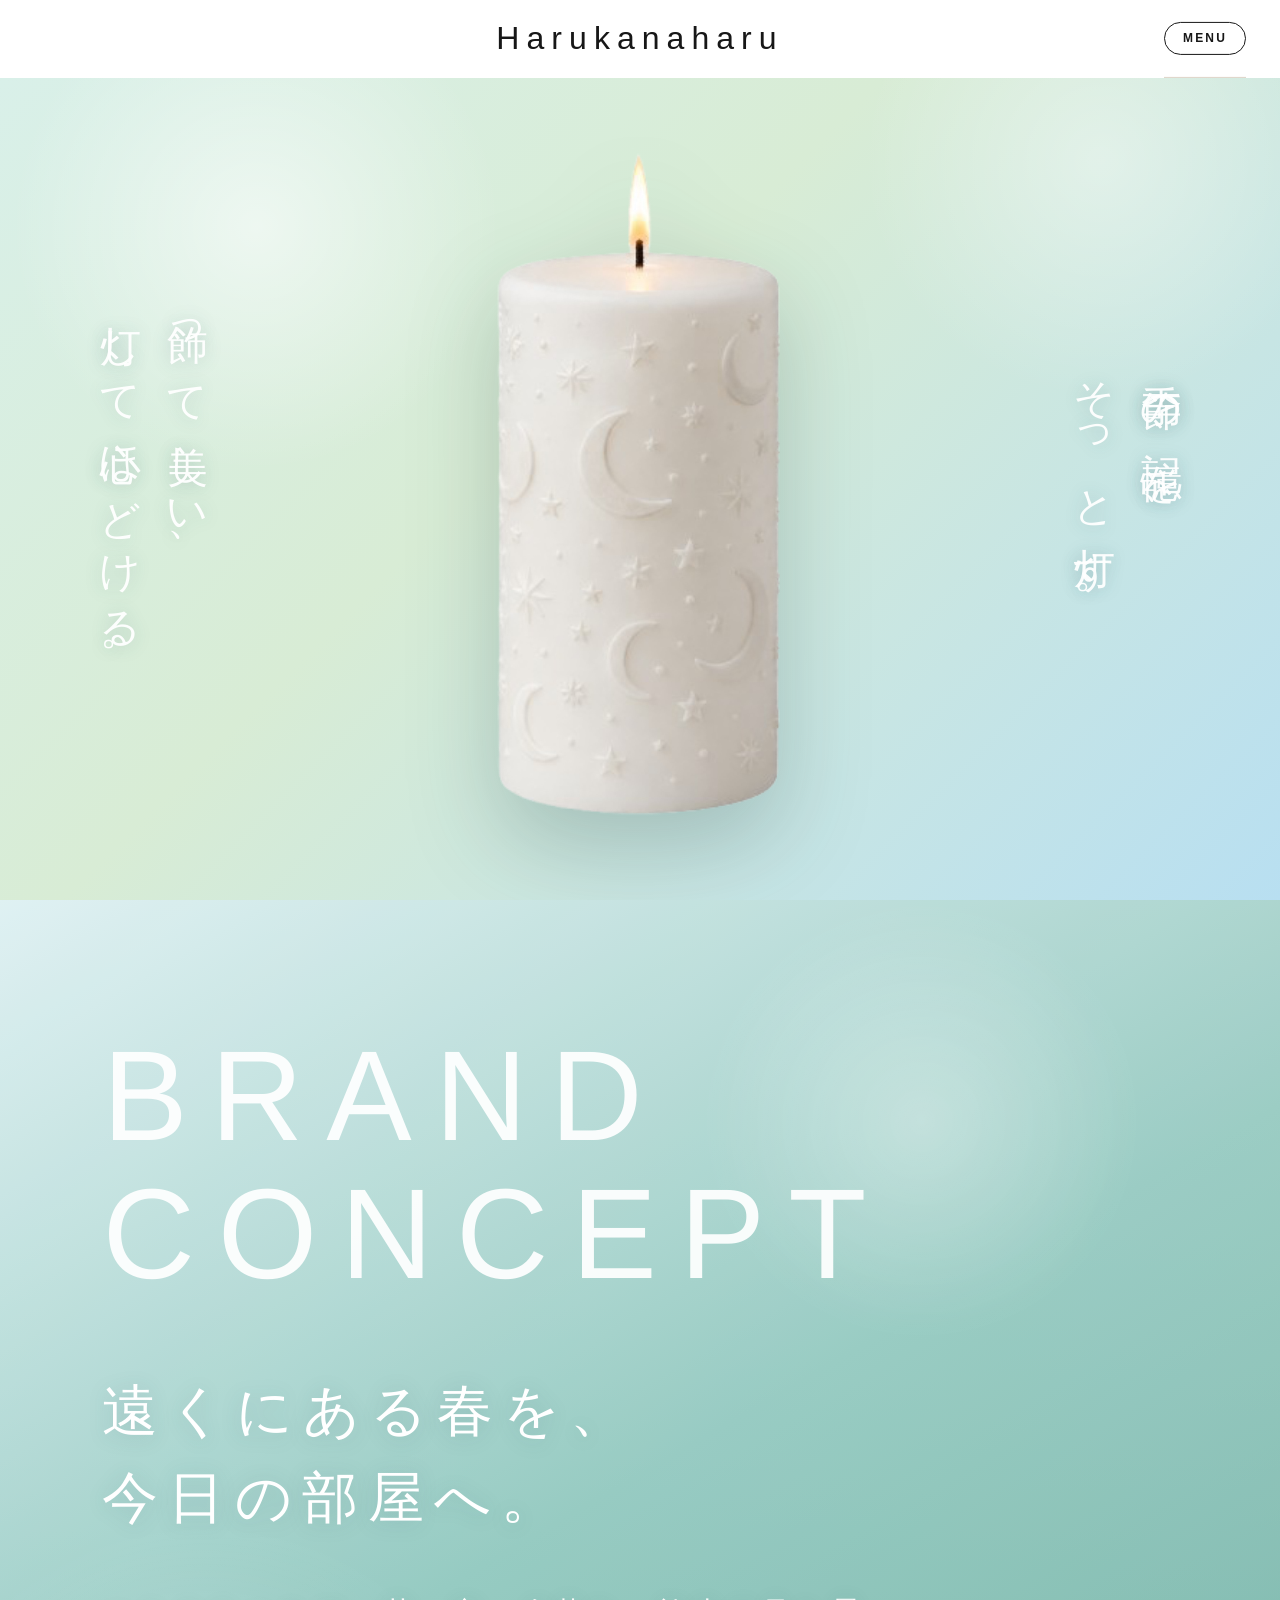
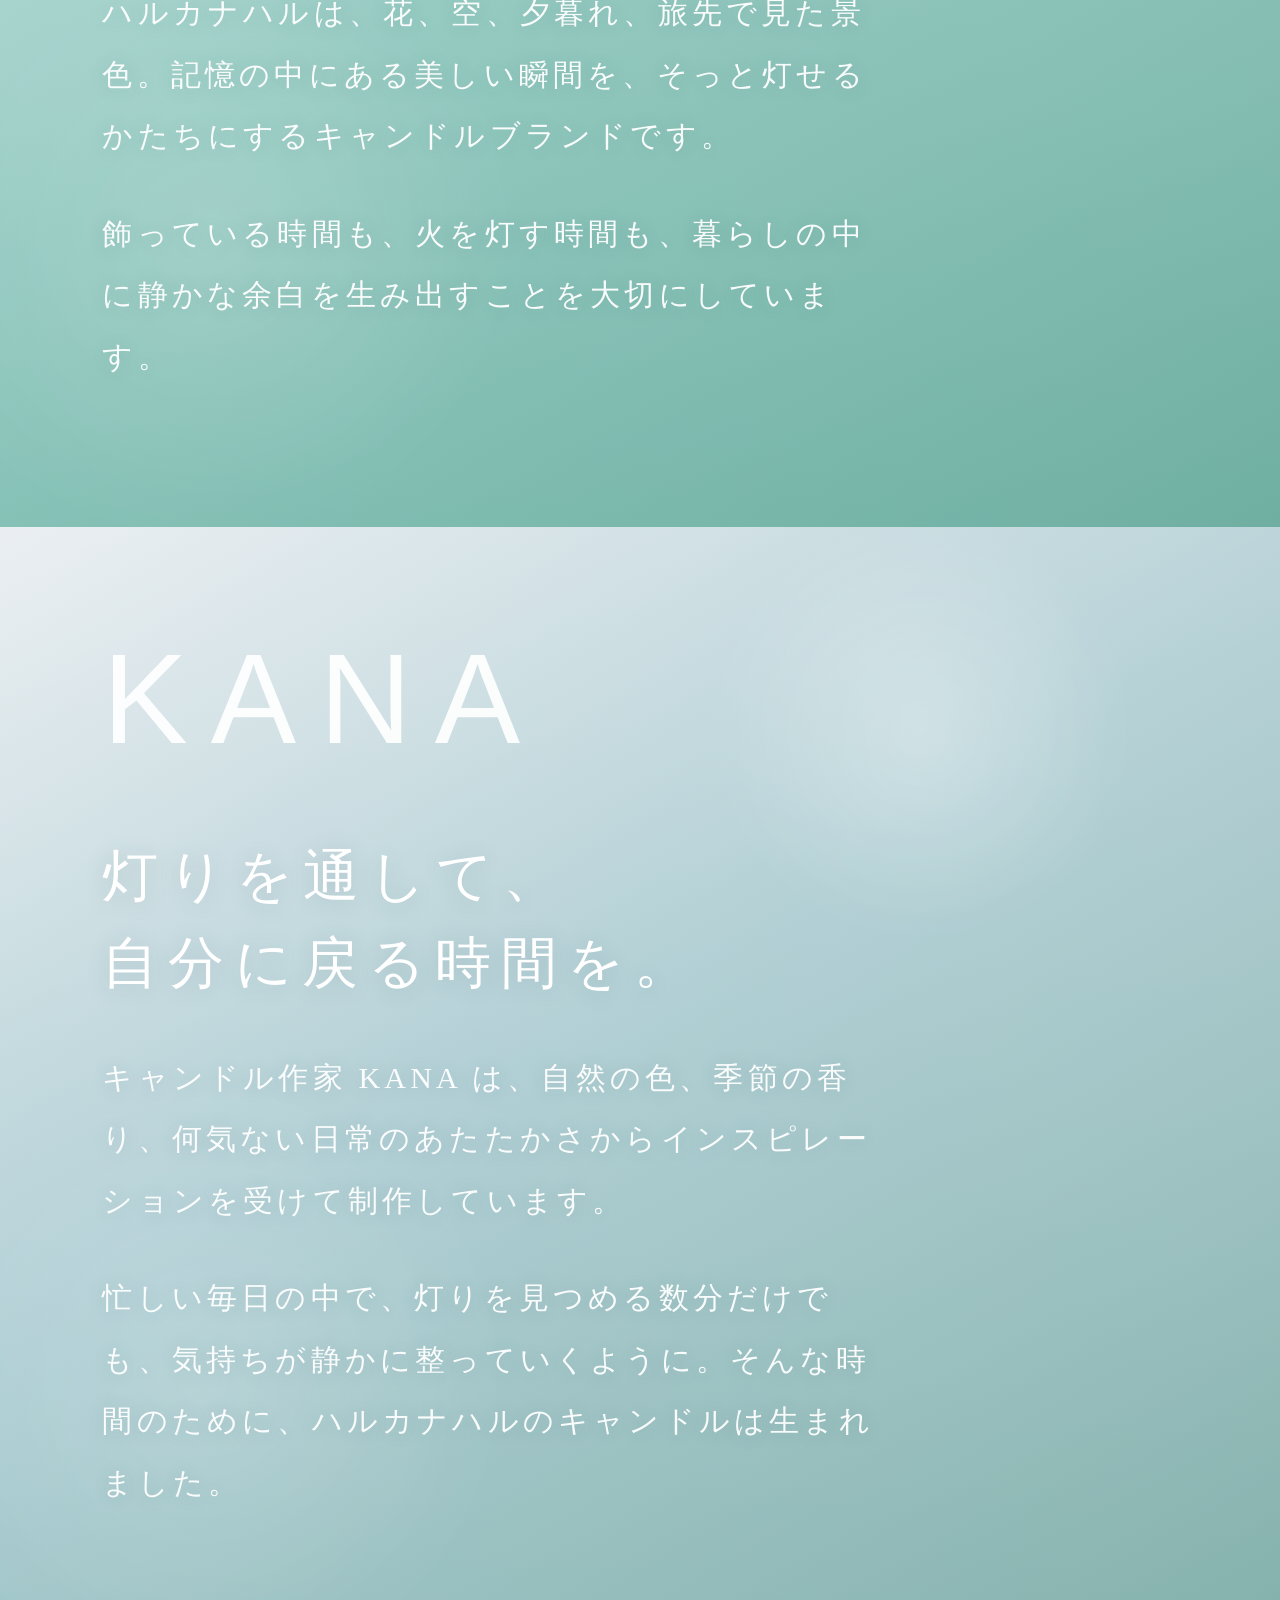
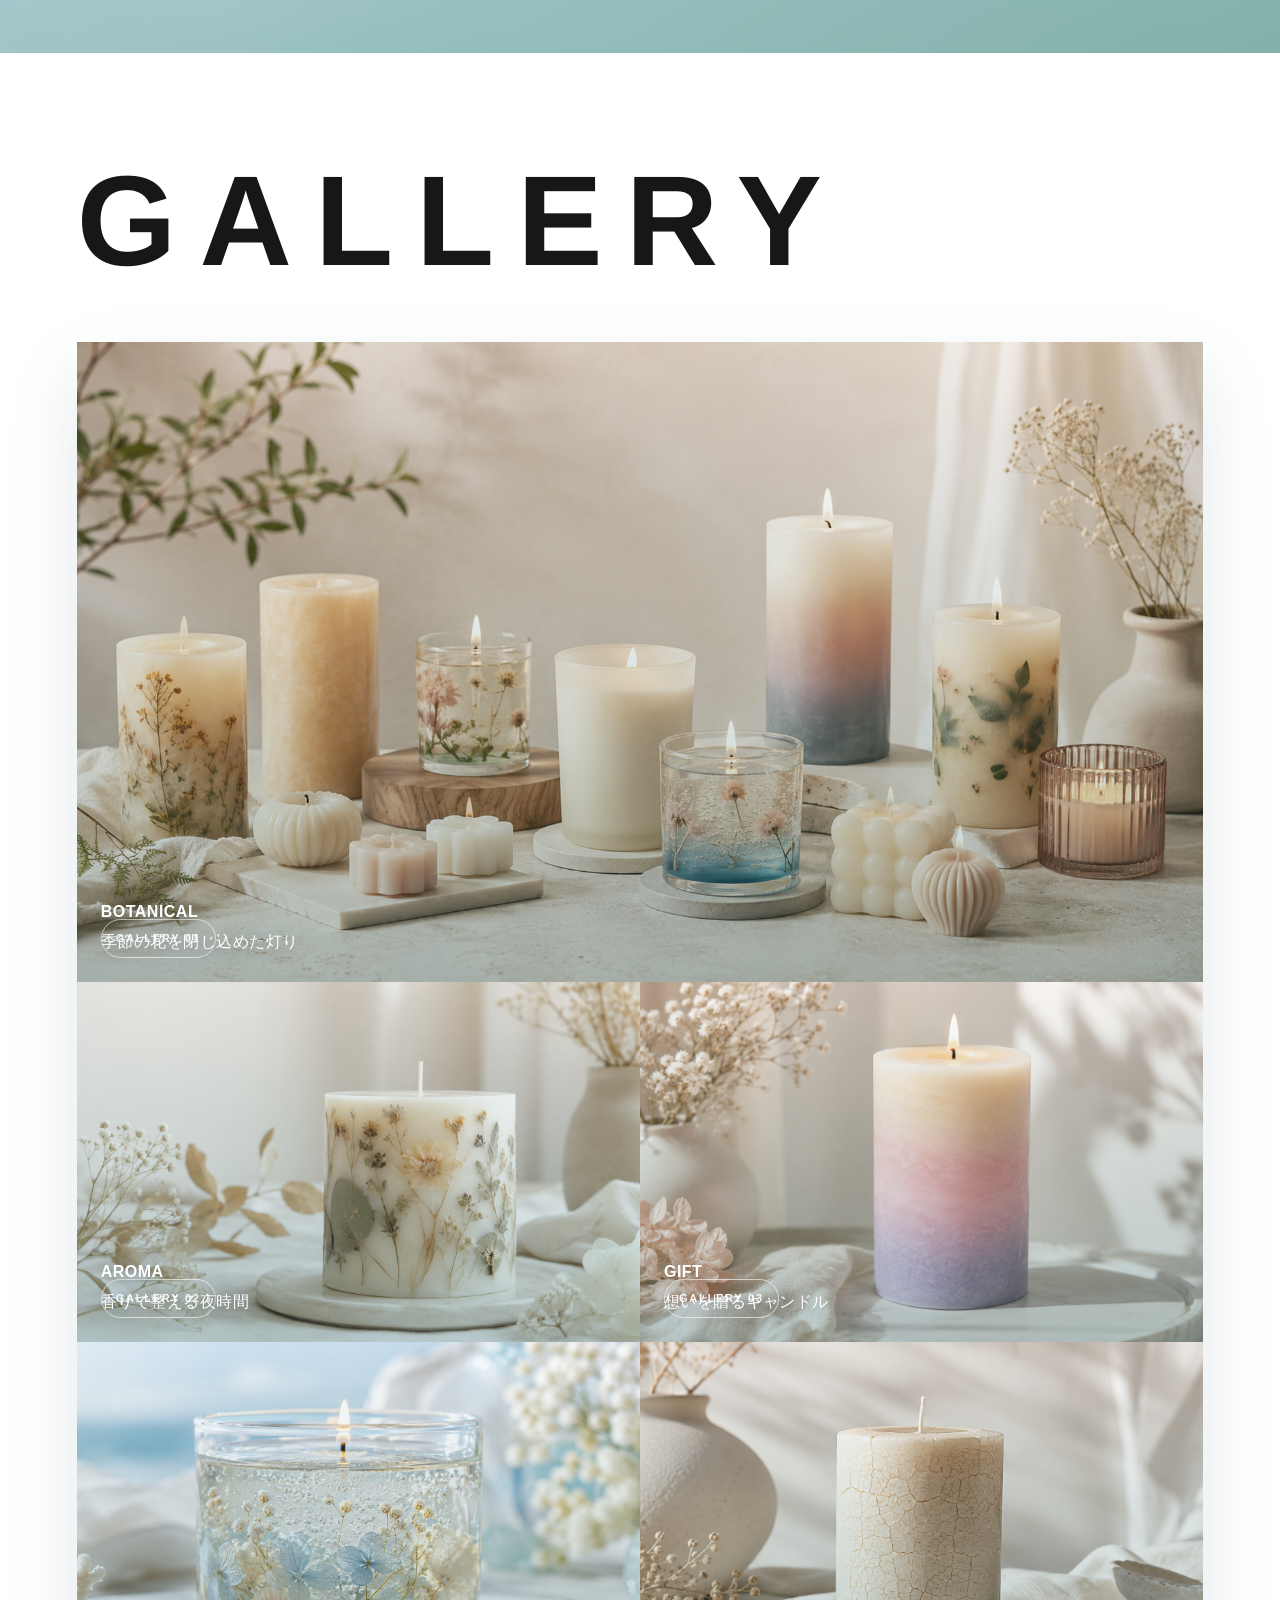
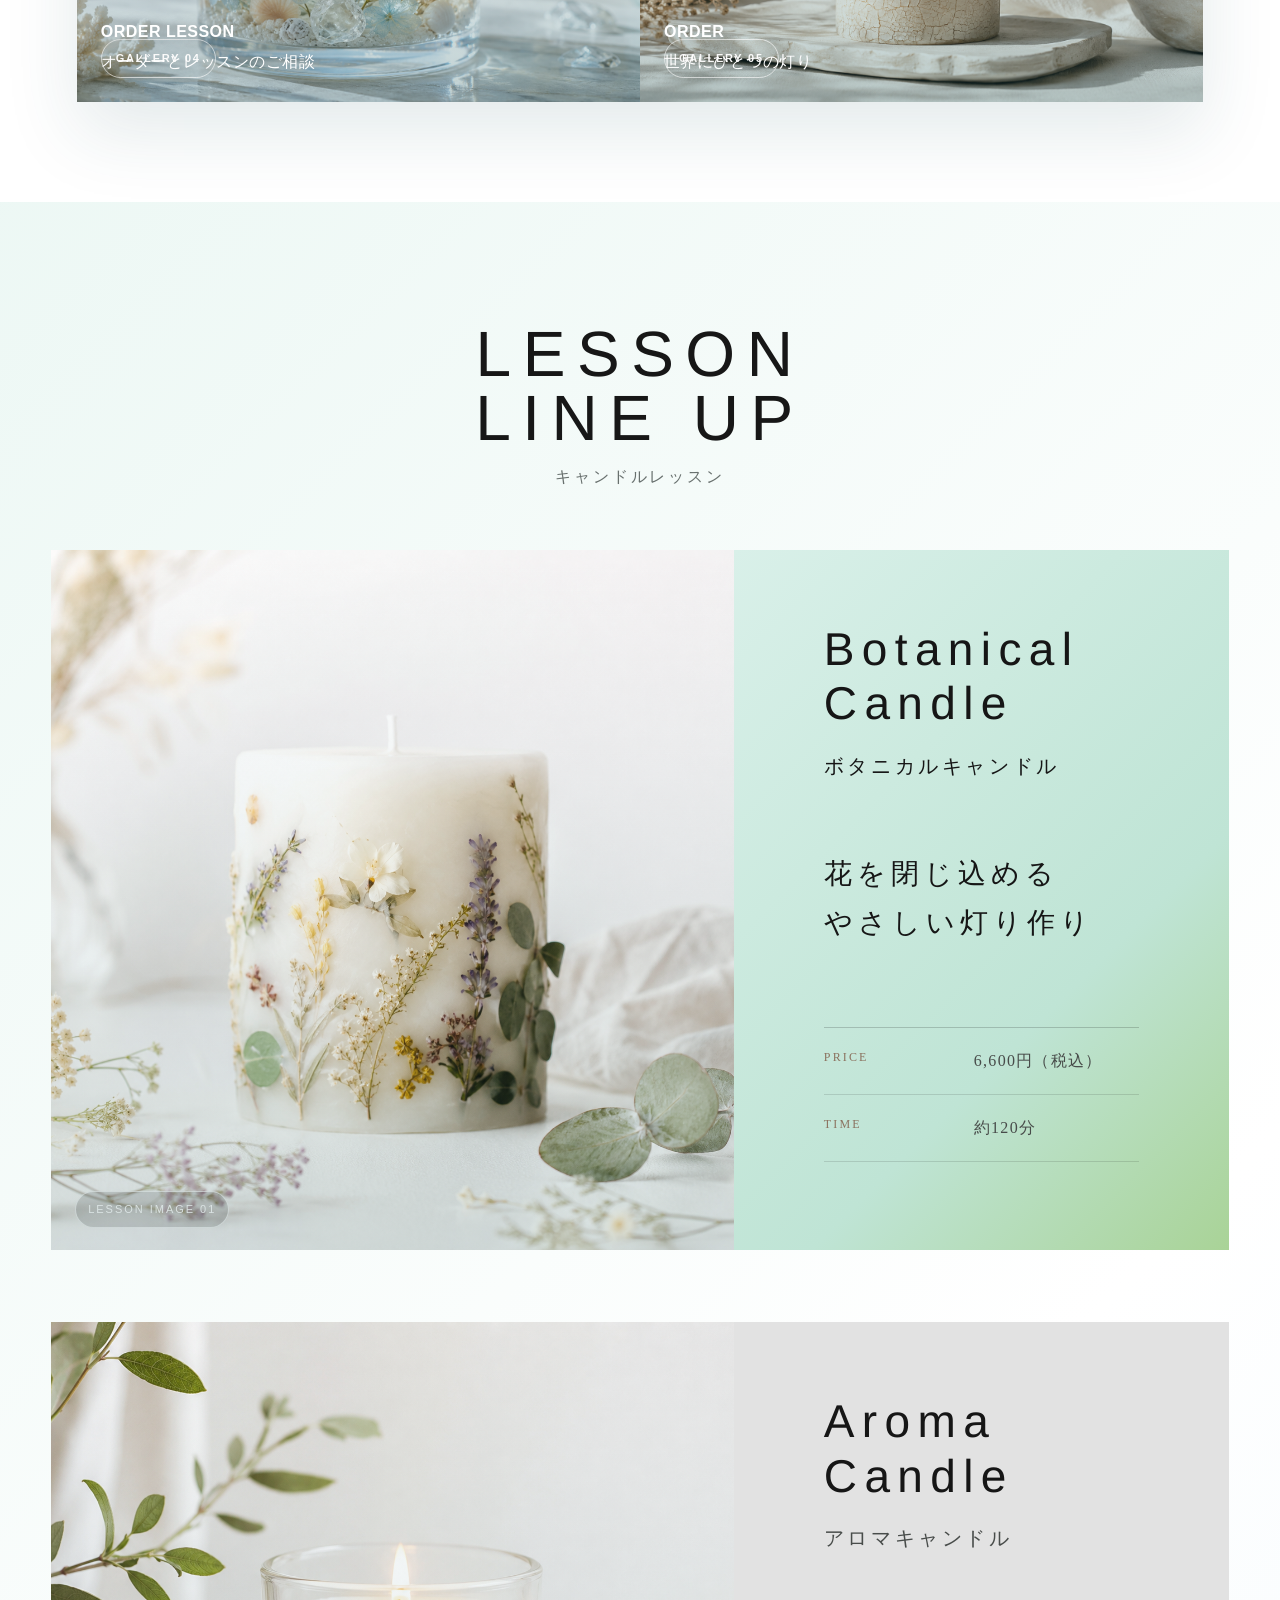
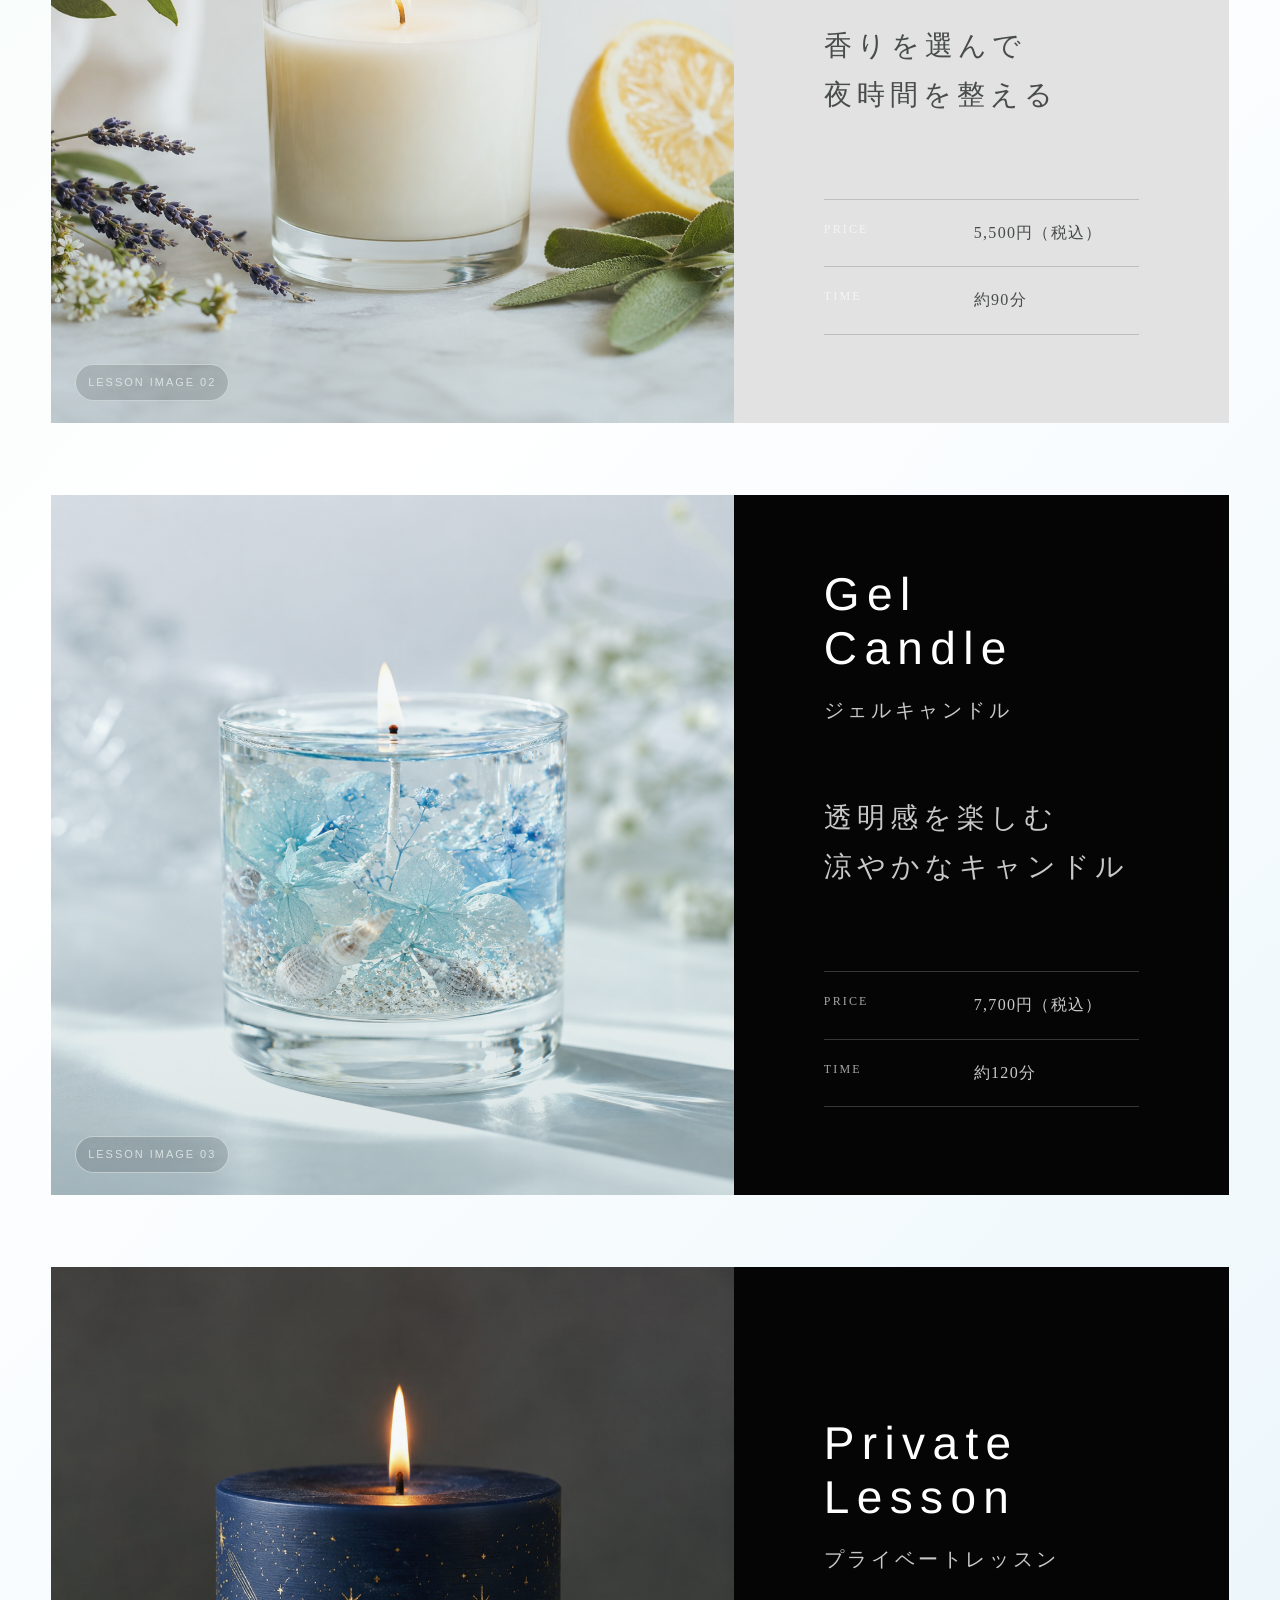
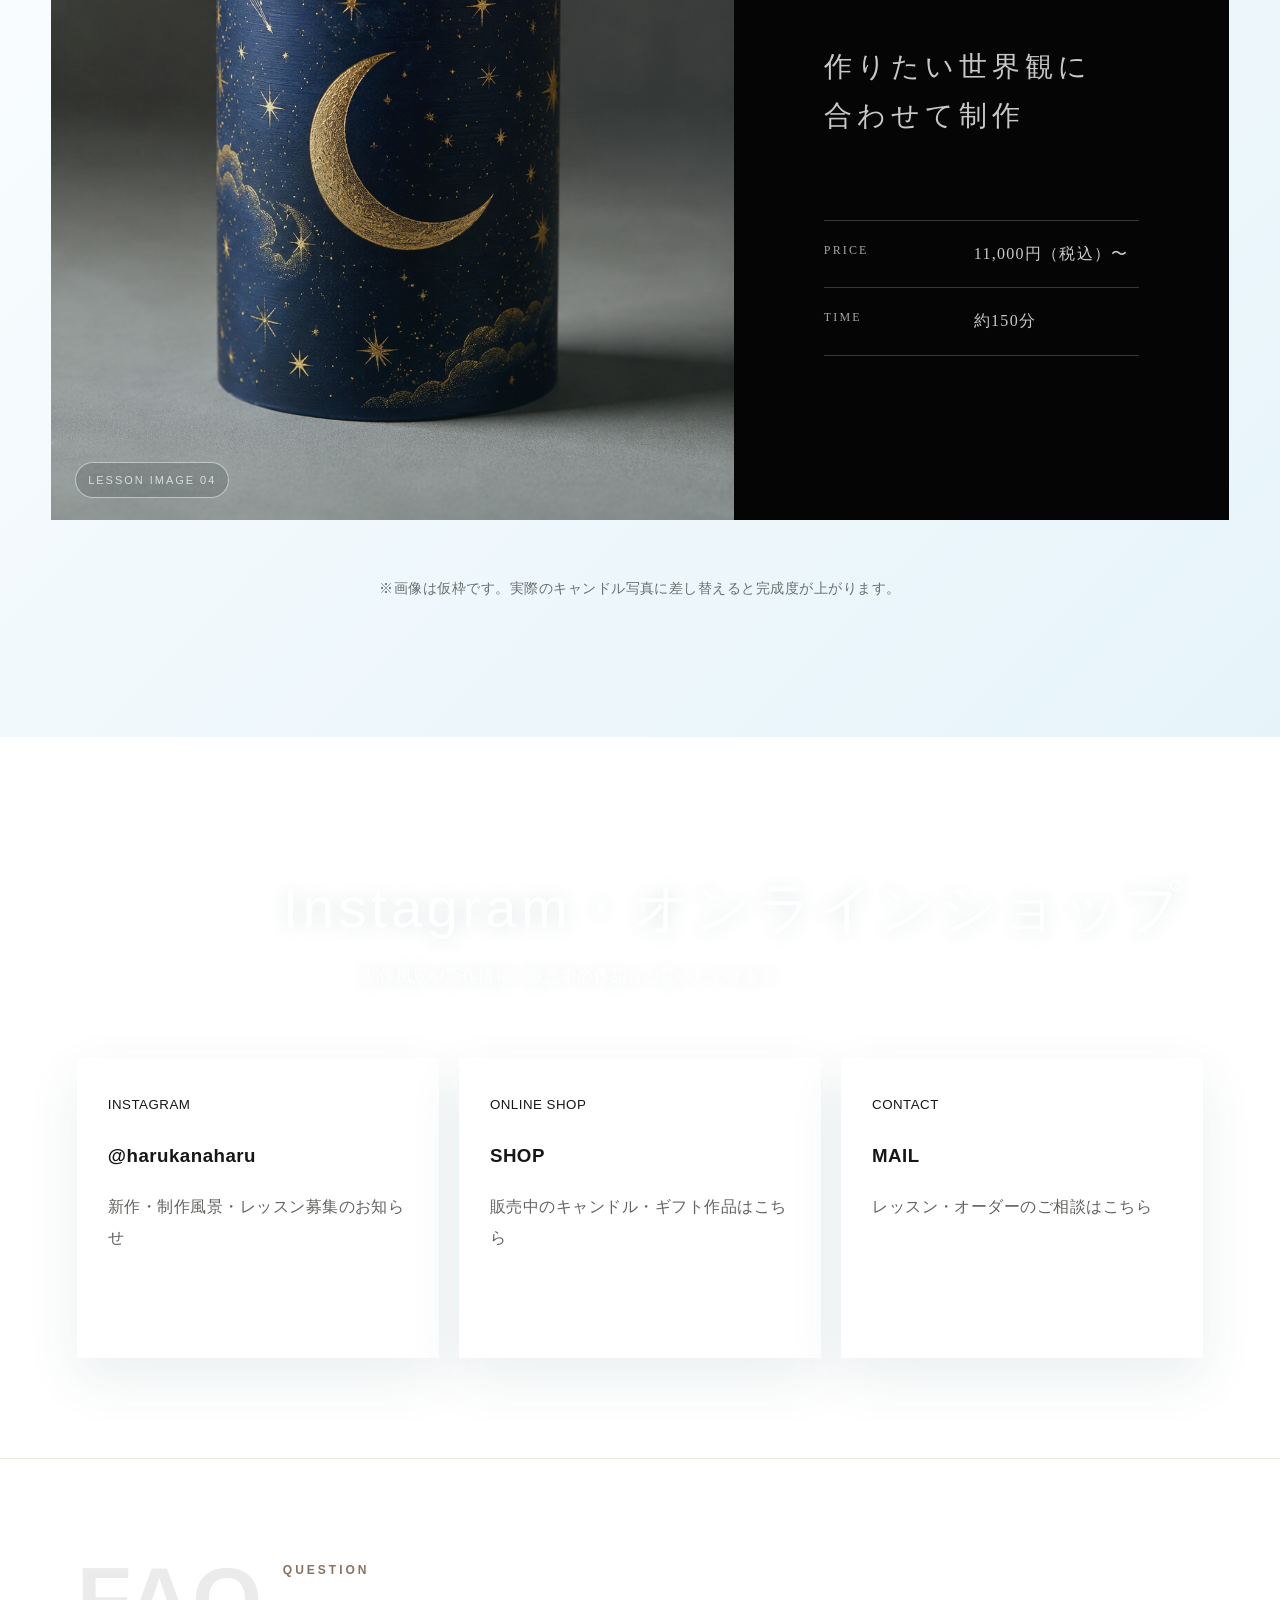
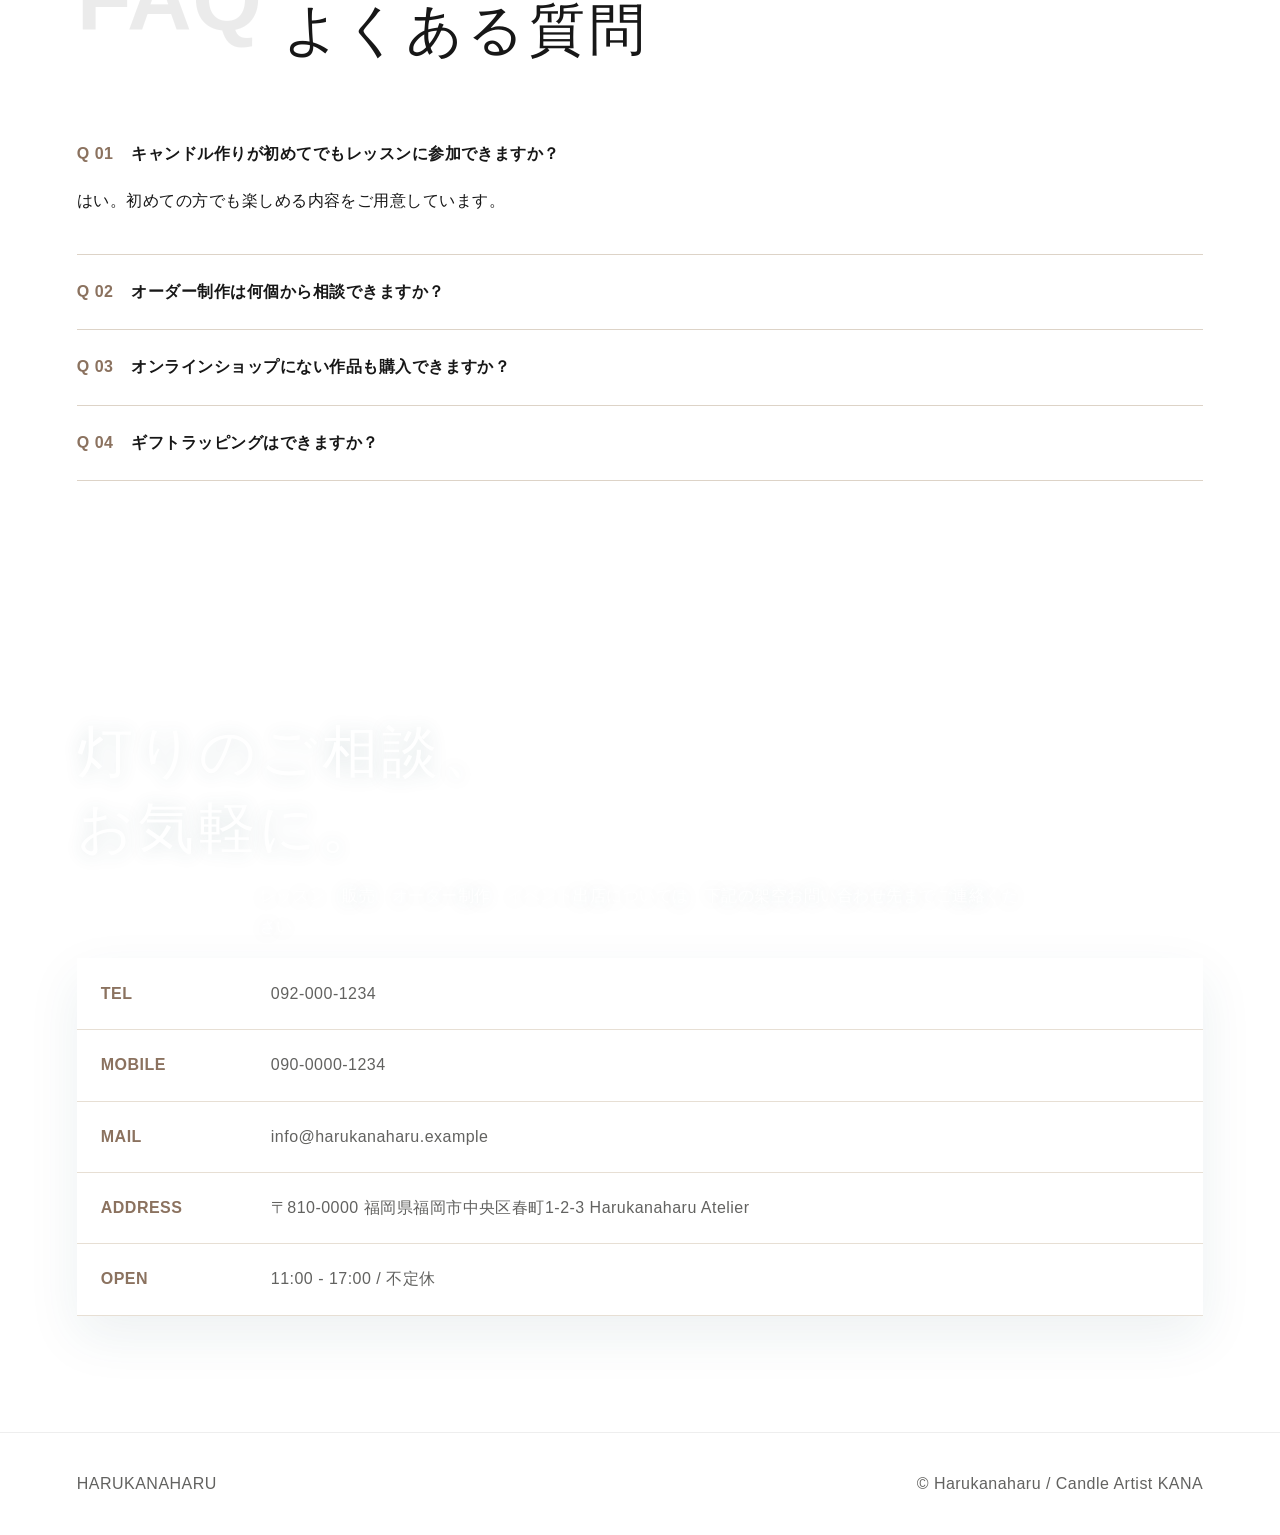
==== commit d3899675: "Update profile heading text" ====
--- a/index.html
+++ b/index.html
@@ -60,8 +60,7 @@
 
     <section class="concept-panel concept-profile" id="profile">
       <div class="concept-wrap">
-        <p class="concept-kicker">ARTIST PROFILE</p>
-        <h2 class="concept-en">ARTIST<br>KANA</h2>
+        <h2 class="concept-en">KANA</h2>
         <div class="concept-copy">
           <h3>灯りを通して、<br>自分に戻る時間を。</h3>
           <p>キャンドル作家 KANA は、自然の色、季節の香り、何気ない日常のあたたかさからインスピレーションを受けて制作しています。</p>
--- a/concept.css
+++ b/concept.css
@@ -1 +1 @@
-.concept-panel{position:relative;min-height:86vh;overflow:hidden;padding:104px 8vw;color:#fff;background:linear-gradient(150deg,#d9eef0 0%,#8cc4ba 48%,#6aa899 100%)}.concept-profile{background:linear-gradient(150deg,#e7ecf0 0%,#a9c9cf 45%,#7faaa3 100%)}.concept-panel:before{content:'';position:absolute;inset:0;background:radial-gradient(circle at 72% 18%,rgba(255,255,255,.34),transparent 16%),radial-gradient(circle at 16% 76%,rgba(255,255,255,.18),transparent 22%);opacity:.9}.concept-panel:after{content:'';position:absolute;inset:0;background:linear-gradient(180deg,rgba(255,255,255,.16),rgba(39,98,102,.2));mix-blend-mode:screen}.concept-wrap{position:relative;z-index:1;max-width:980px;margin:0 auto 0 0}.concept-kicker{margin:0 0 8px;font-family:'Helvetica Neue','Avenir Next','Avenir','Century Gothic',sans-serif;font-size:13px;letter-spacing:.24em;color:rgba(60,45,45,.92);font-weight:500;-webkit-font-smoothing:antialiased;text-rendering:geometricPrecision}.concept-en{margin:0 0 64px;font-family:'Helvetica Neue','Avenir Next','Avenir','Century Gothic',sans-serif;font-size:clamp(58px,10vw,128px);line-height:1.08;letter-spacing:.18em;font-weight:400;color:rgba(255,255,255,.92);-webkit-font-smoothing:antialiased;text-rendering:geometricPrecision}.concept-copy{max-width:780px}.concept-copy h3{font-size:clamp(28px,5vw,56px);line-height:1.55;letter-spacing:.18em;font-weight:400;margin:0 0 40px;color:#fff;text-shadow:0 2px 22px rgba(49,91,101,.18)}.concept-copy p{font-size:clamp(17px,2.4vw,30px);line-height:2.05;letter-spacing:.14em;margin:0 0 36px;color:rgba(255,255,255,.94);text-shadow:0 1px 18px rgba(47,94,99,.18)}.concept-highlight{display:inline-block;margin:4px 0 36px;padding:10px 18px;background:rgba(255,255,255,.82);color:#456d68;font-size:clamp(19px,2.4vw,32px);letter-spacing:.16em;line-height:1.5}.concept-profile .concept-highlight{color:#68737a}@media(max-width:760px){.concept-panel{padding:78px 32px;min-height:auto}.concept-en{font-size:50px;letter-spacing:.16em;margin-bottom:52px}.concept-copy h3{font-size:28px;letter-spacing:.14em;margin-bottom:32px}.concept-copy p{font-size:18px;line-height:2.05;letter-spacing:.11em;margin-bottom:34px}.concept-highlight{font-size:18px;letter-spacing:.1em;margin-bottom:34px}}+.concept-panel{position:relative;min-height:86vh;overflow:hidden;padding:104px 8vw;color:#fff;background:linear-gradient(150deg,#d9eef0 0%,#8cc4ba 48%,#6aa899 100%)}.concept-profile{background:linear-gradient(150deg,#e7ecf0 0%,#a9c9cf 45%,#7faaa3 100%)}.concept-brand{padding-top:128px}.concept-panel:before{content:'';position:absolute;inset:0;background:radial-gradient(circle at 72% 18%,rgba(255,255,255,.34),transparent 16%),radial-gradient(circle at 16% 76%,rgba(255,255,255,.18),transparent 22%);opacity:.9}.concept-panel:after{content:'';position:absolute;inset:0;background:linear-gradient(180deg,rgba(255,255,255,.16),rgba(39,98,102,.2));mix-blend-mode:screen}.concept-wrap{position:relative;z-index:1;max-width:980px;margin:0 auto 0 0}.concept-kicker{margin:0 0 8px;font-family:'Helvetica Neue','Avenir Next','Avenir','Century Gothic',sans-serif;font-size:13px;letter-spacing:.24em;color:rgba(60,45,45,.92);font-weight:500;-webkit-font-smoothing:antialiased;text-rendering:geometricPrecision}.concept-en{margin:0 0 64px;font-family:'Helvetica Neue','Avenir Next','Avenir','Century Gothic',sans-serif;font-size:clamp(58px,10vw,128px);line-height:1.08;letter-spacing:.18em;font-weight:400;color:rgba(255,255,255,.92);-webkit-font-smoothing:antialiased;text-rendering:geometricPrecision}.concept-copy{max-width:780px}.concept-copy h3{font-size:clamp(28px,5vw,56px);line-height:1.55;letter-spacing:.18em;font-weight:400;margin:0 0 40px;color:#fff;text-shadow:0 2px 22px rgba(49,91,101,.18)}.concept-copy p{font-size:clamp(17px,2.4vw,30px);line-height:2.05;letter-spacing:.14em;margin:0 0 36px;color:rgba(255,255,255,.94);text-shadow:0 1px 18px rgba(47,94,99,.18)}.concept-highlight{display:inline-block;margin:4px 0 36px;padding:10px 18px;background:rgba(255,255,255,.82);color:#456d68;font-size:clamp(19px,2.4vw,32px);letter-spacing:.16em;line-height:1.5}.concept-profile .concept-highlight{color:#68737a}@media(max-width:760px){.concept-panel{padding:78px 32px;min-height:auto}.concept-brand{padding-top:92px}.concept-en{font-size:50px;letter-spacing:.16em;margin-bottom:52px}.concept-copy h3{font-size:28px;letter-spacing:.14em;margin-bottom:32px}.concept-copy p{font-size:18px;line-height:2.05;letter-spacing:.11em;margin-bottom:34px}.concept-highlight{font-size:18px;letter-spacing:.1em;margin-bottom:34px}}
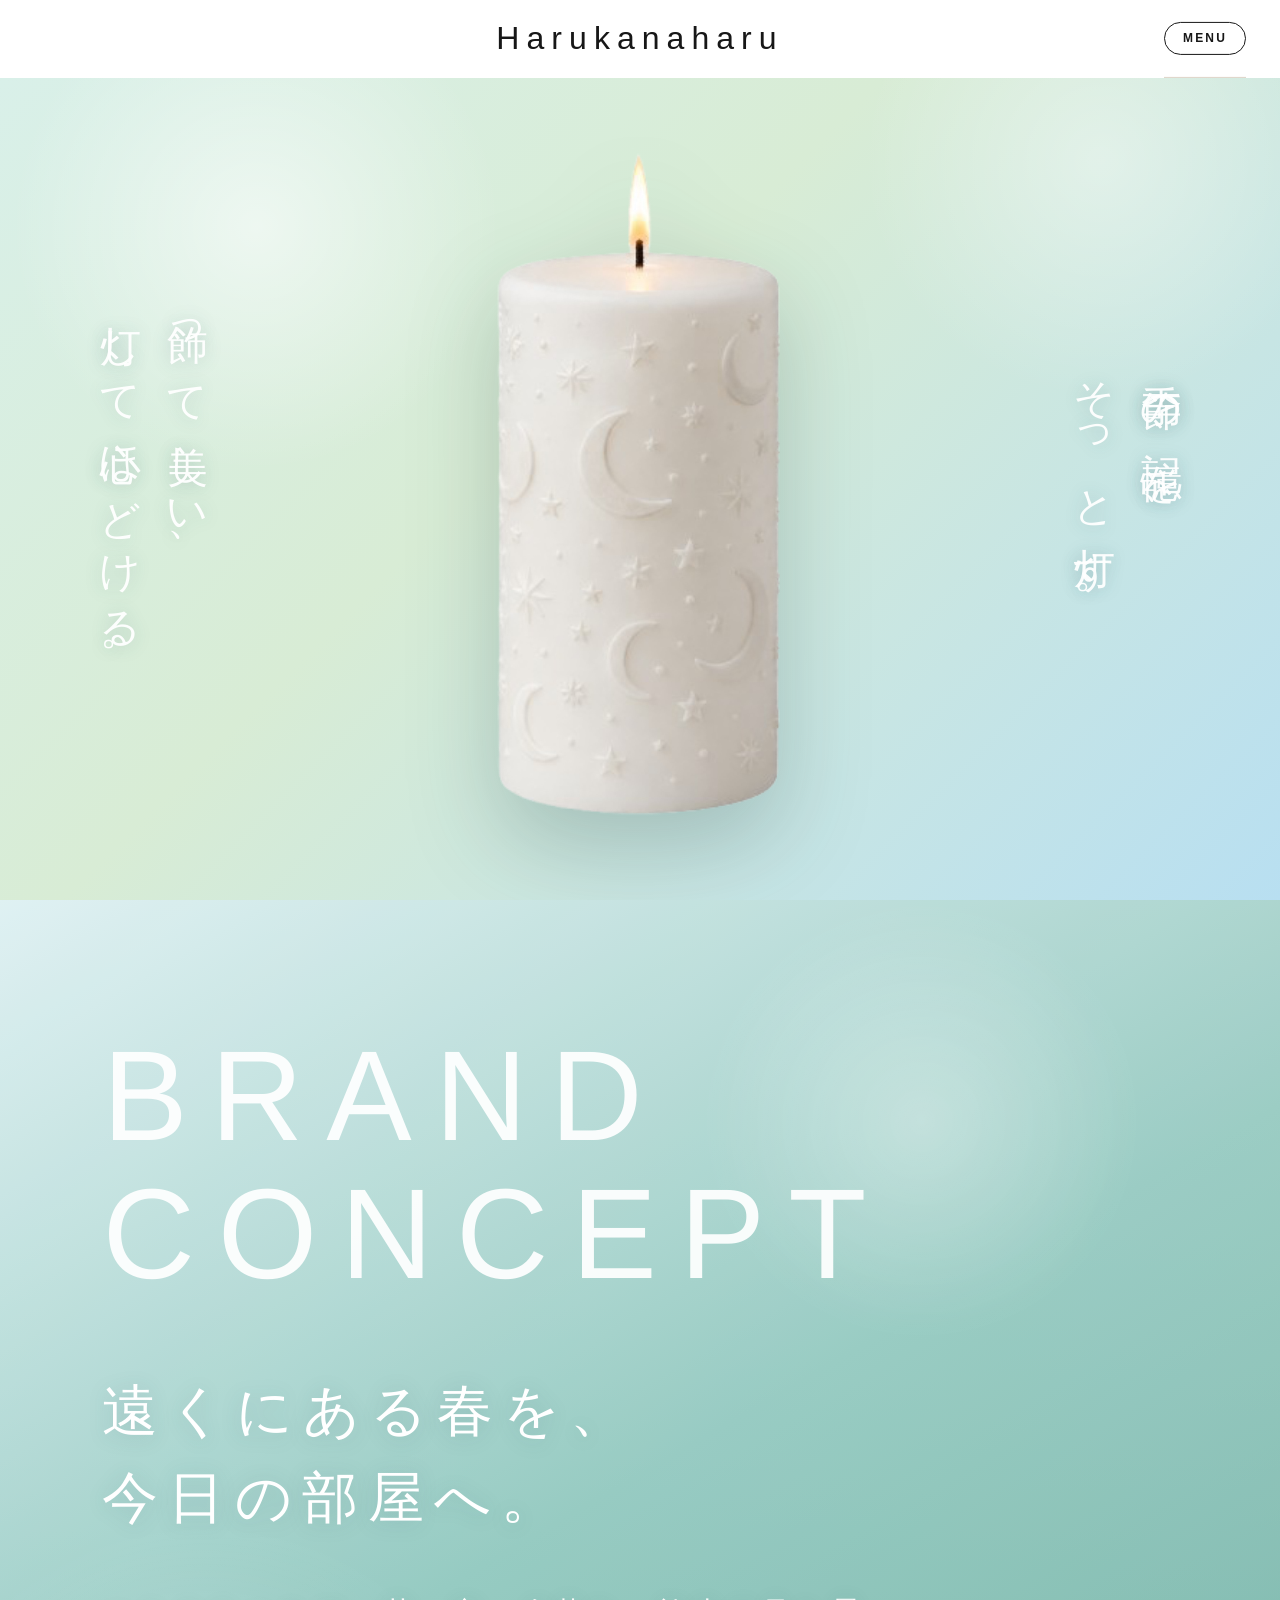
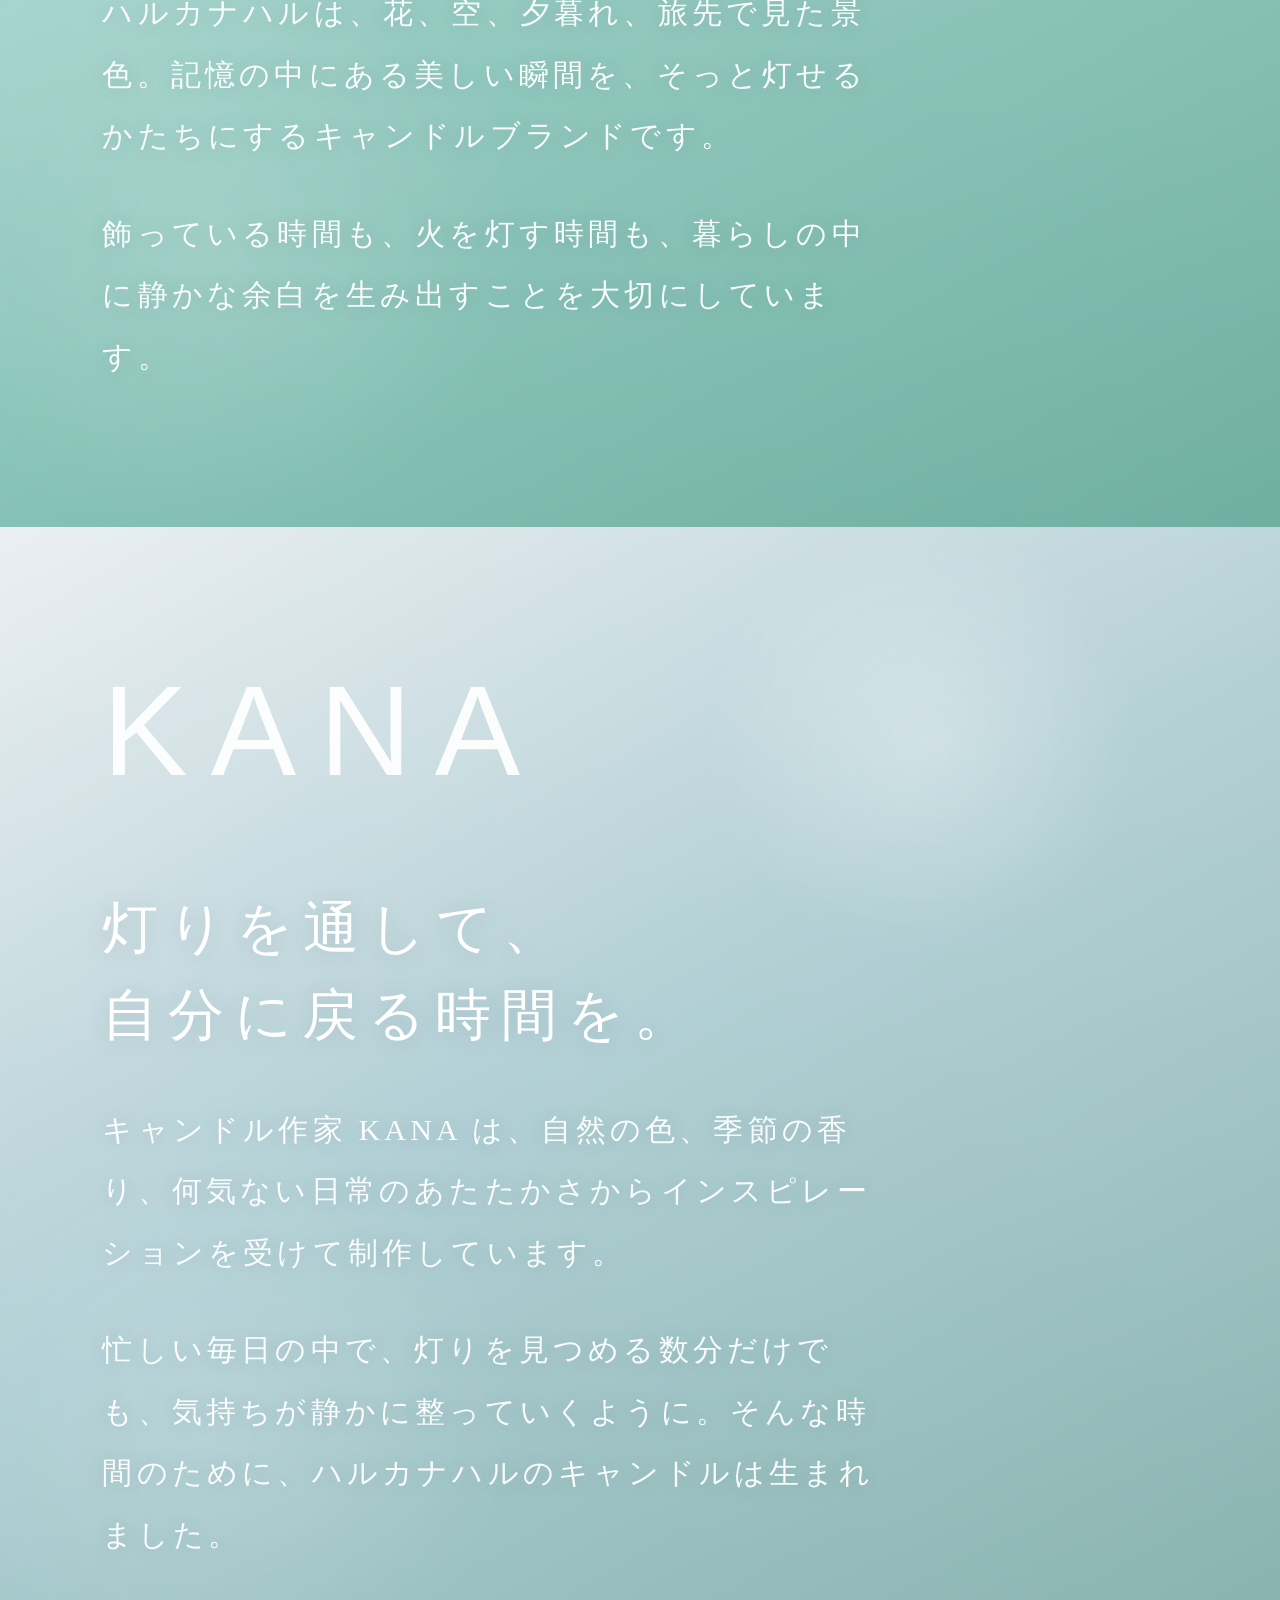
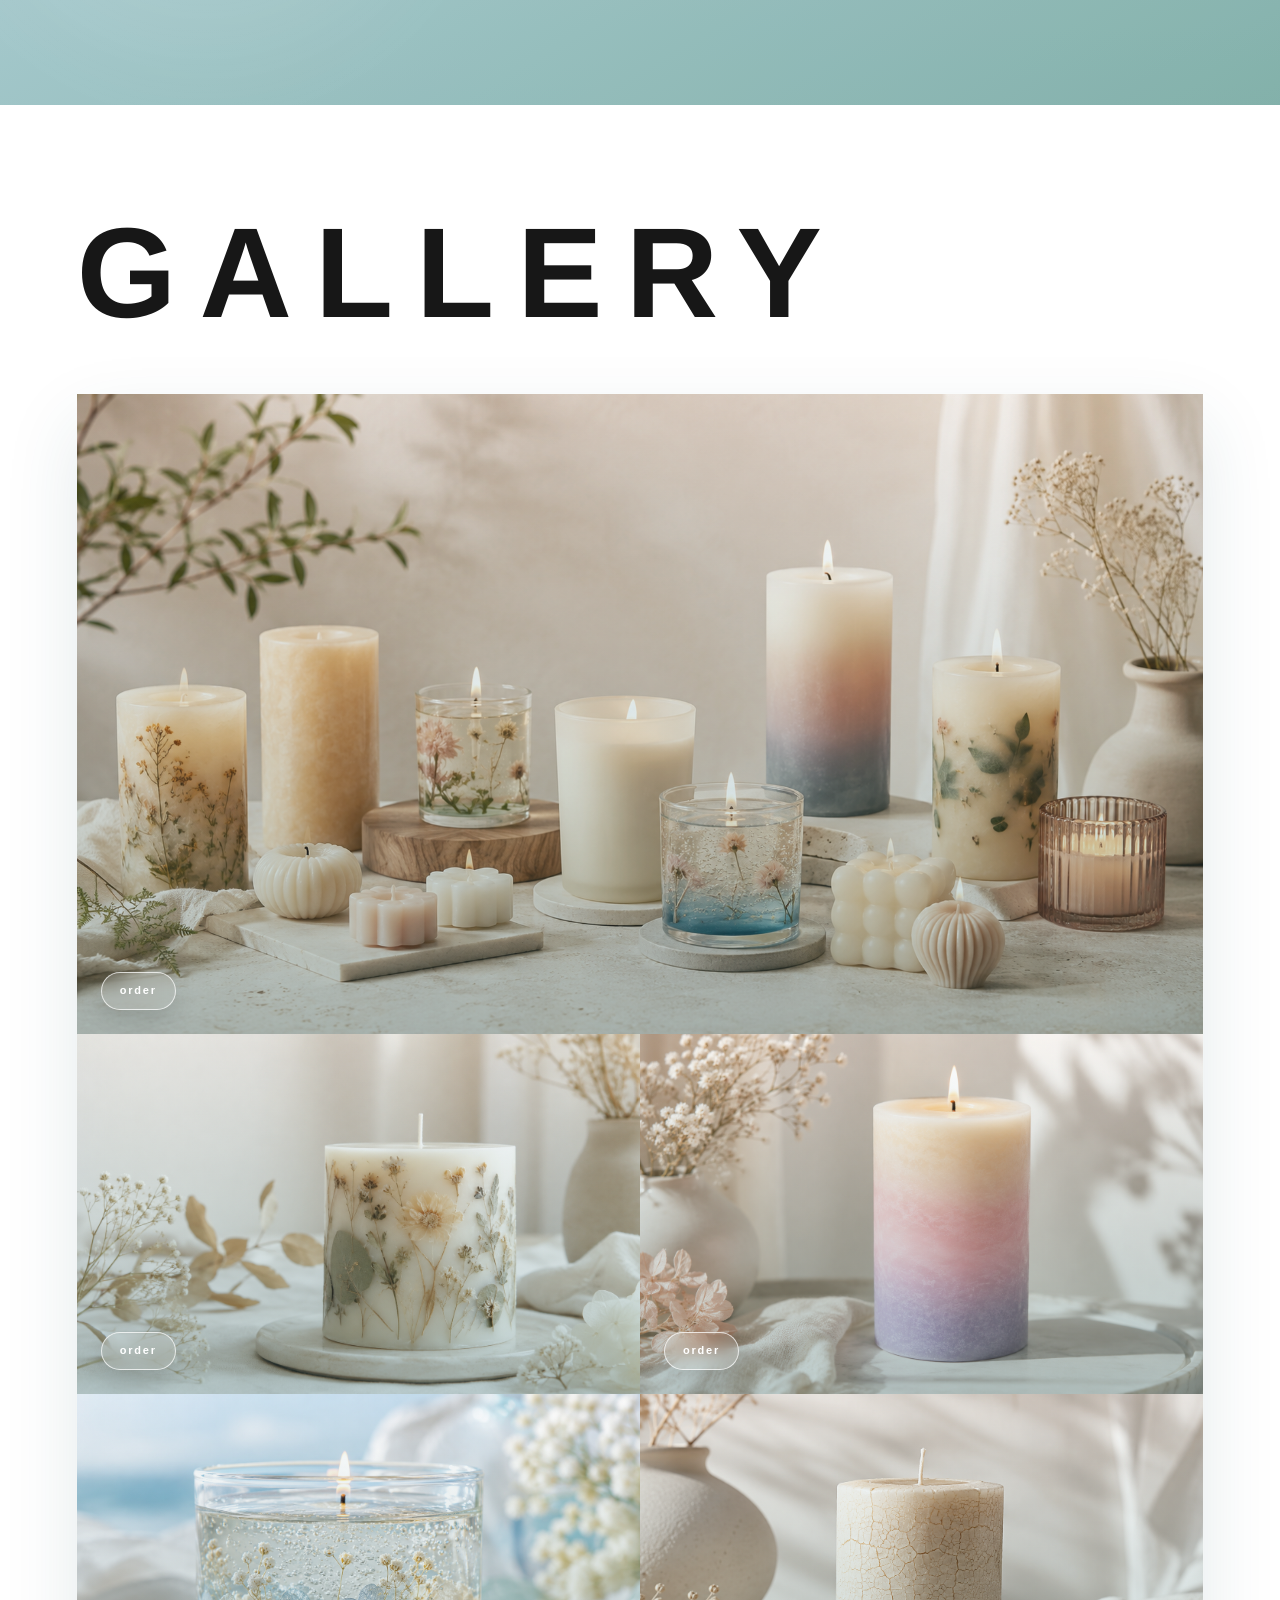
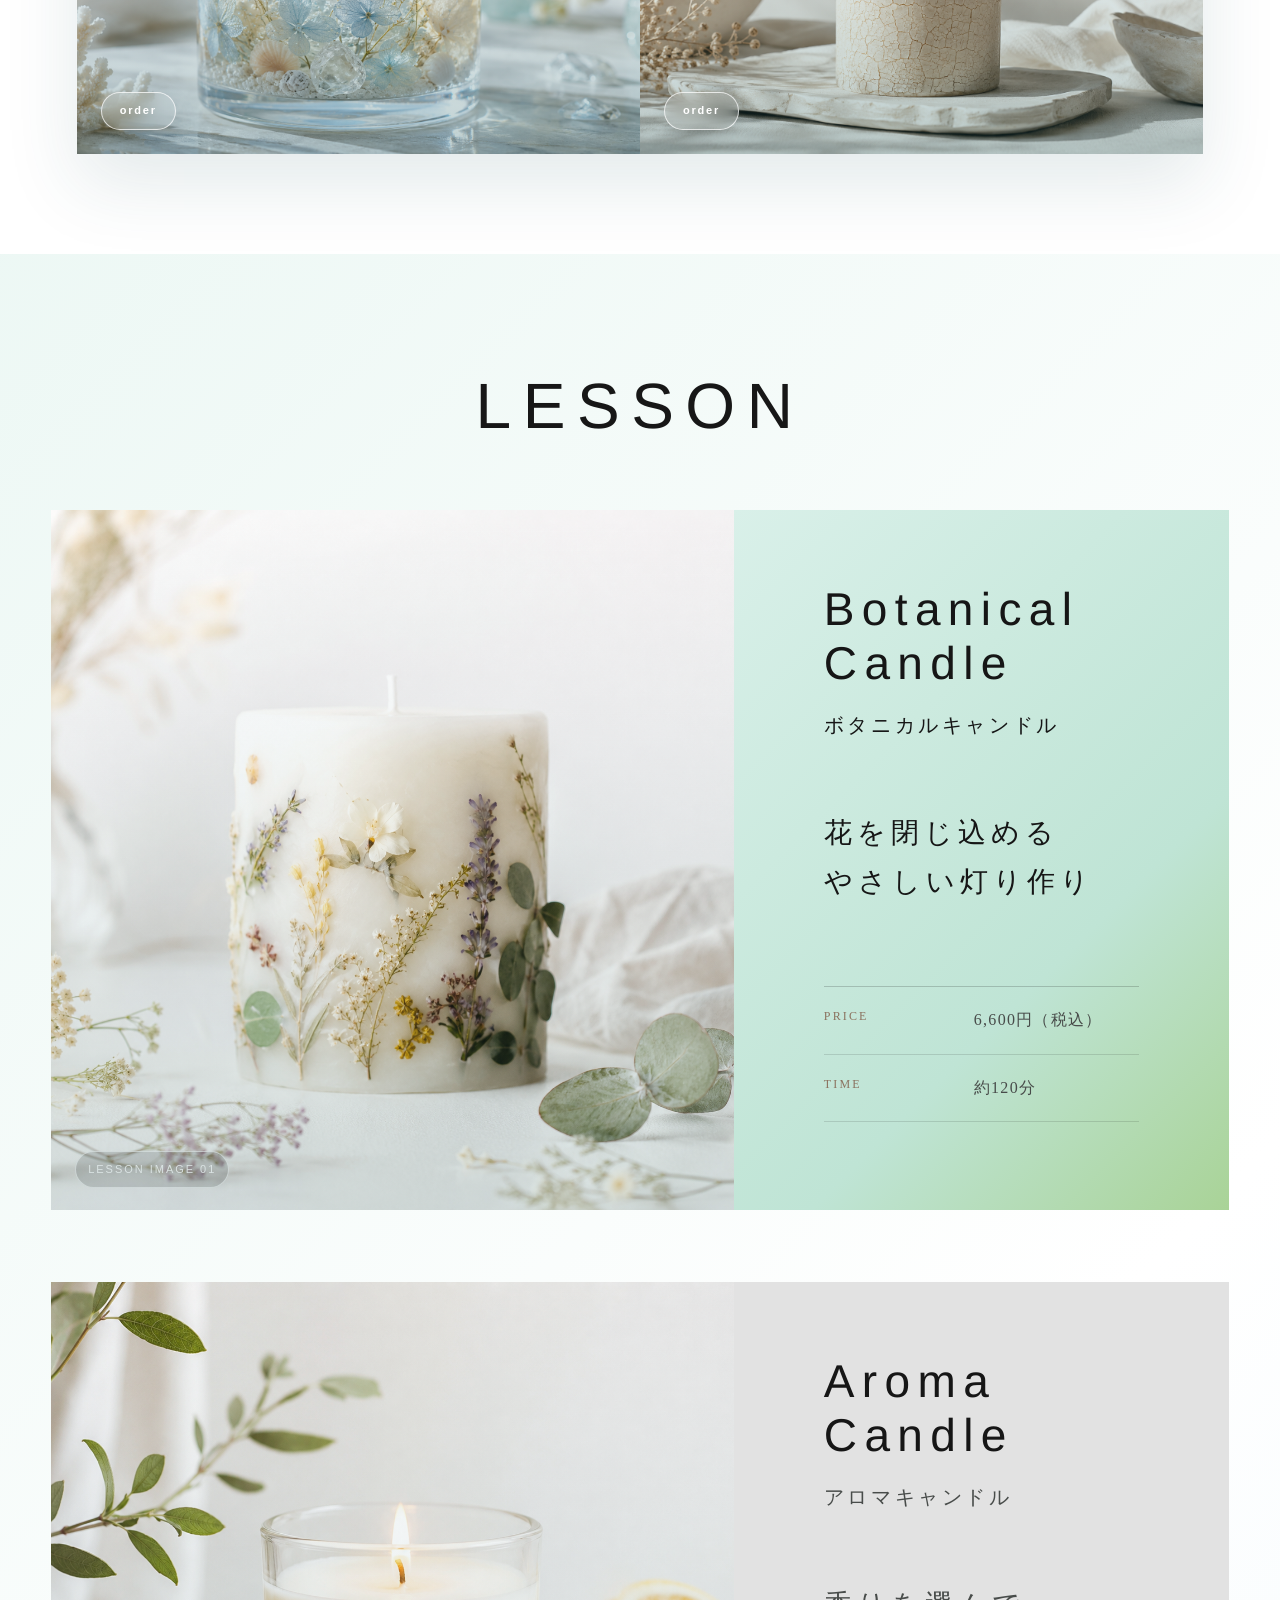
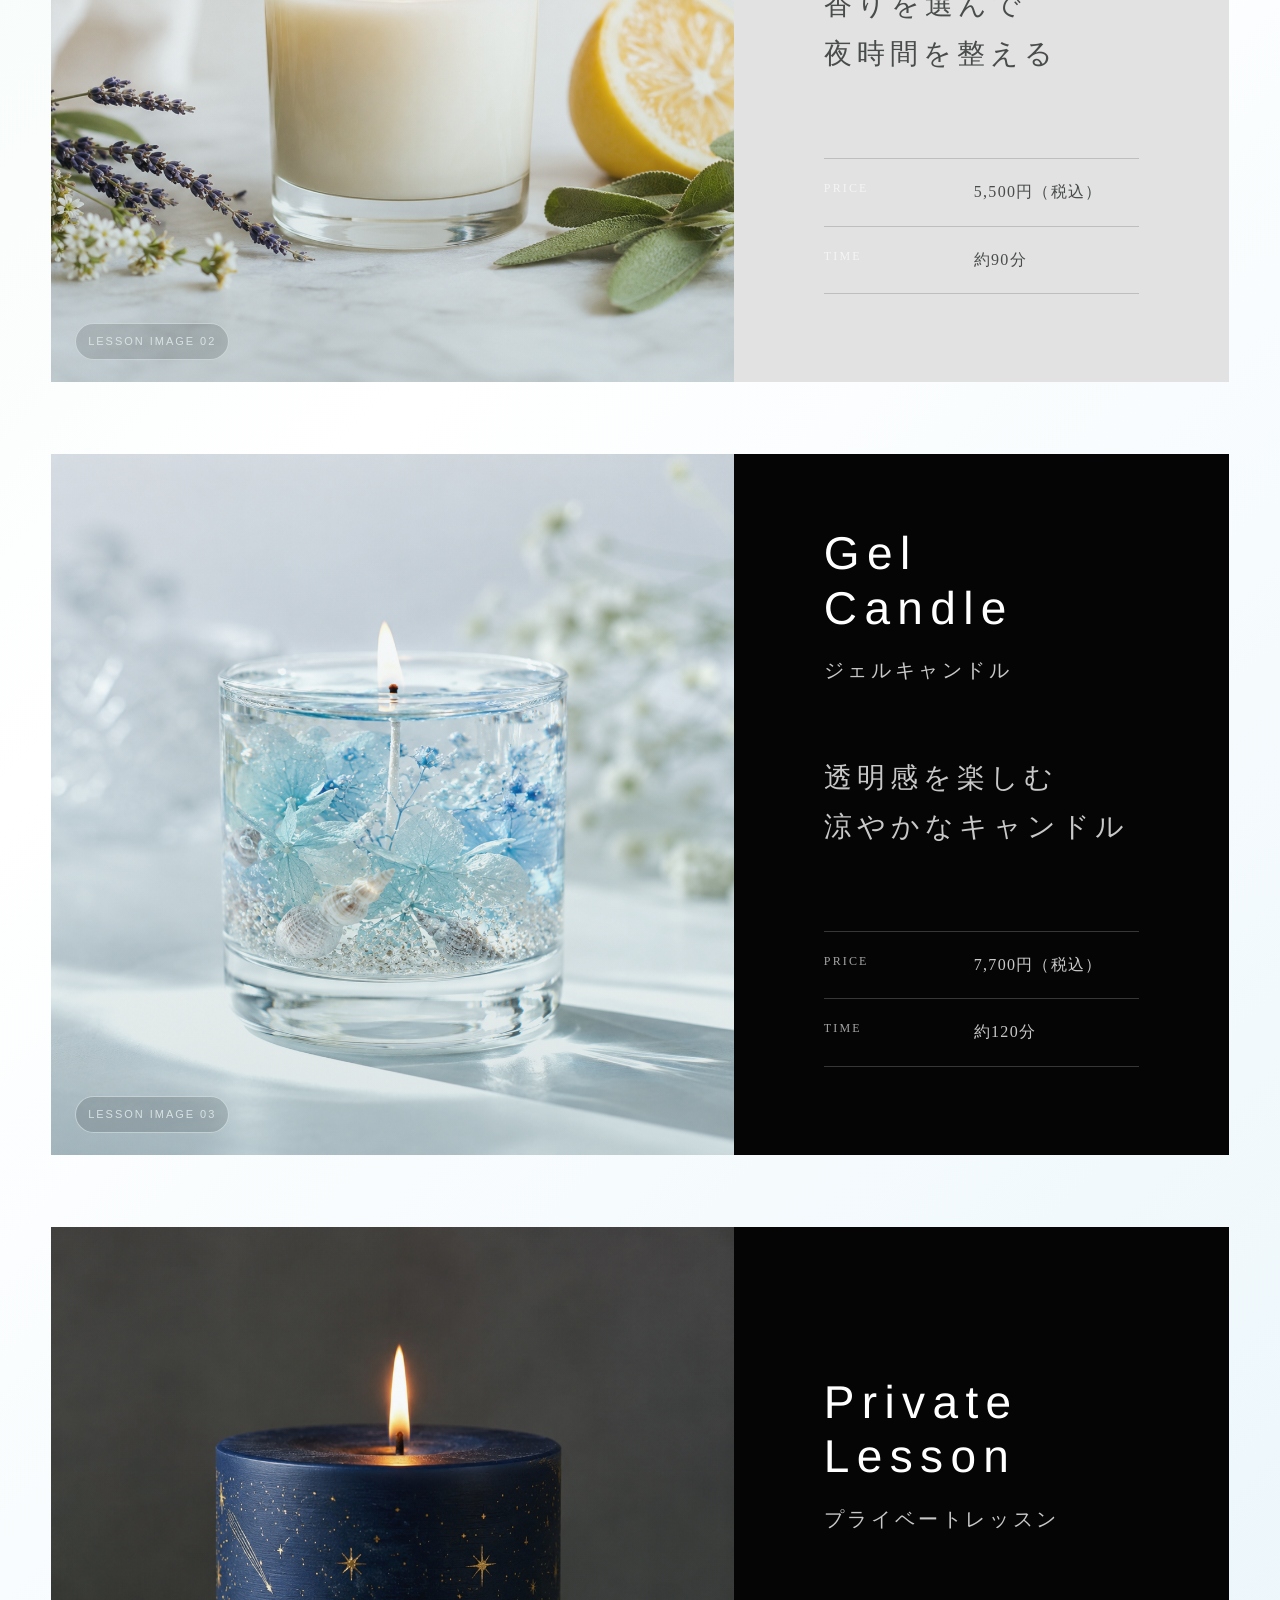
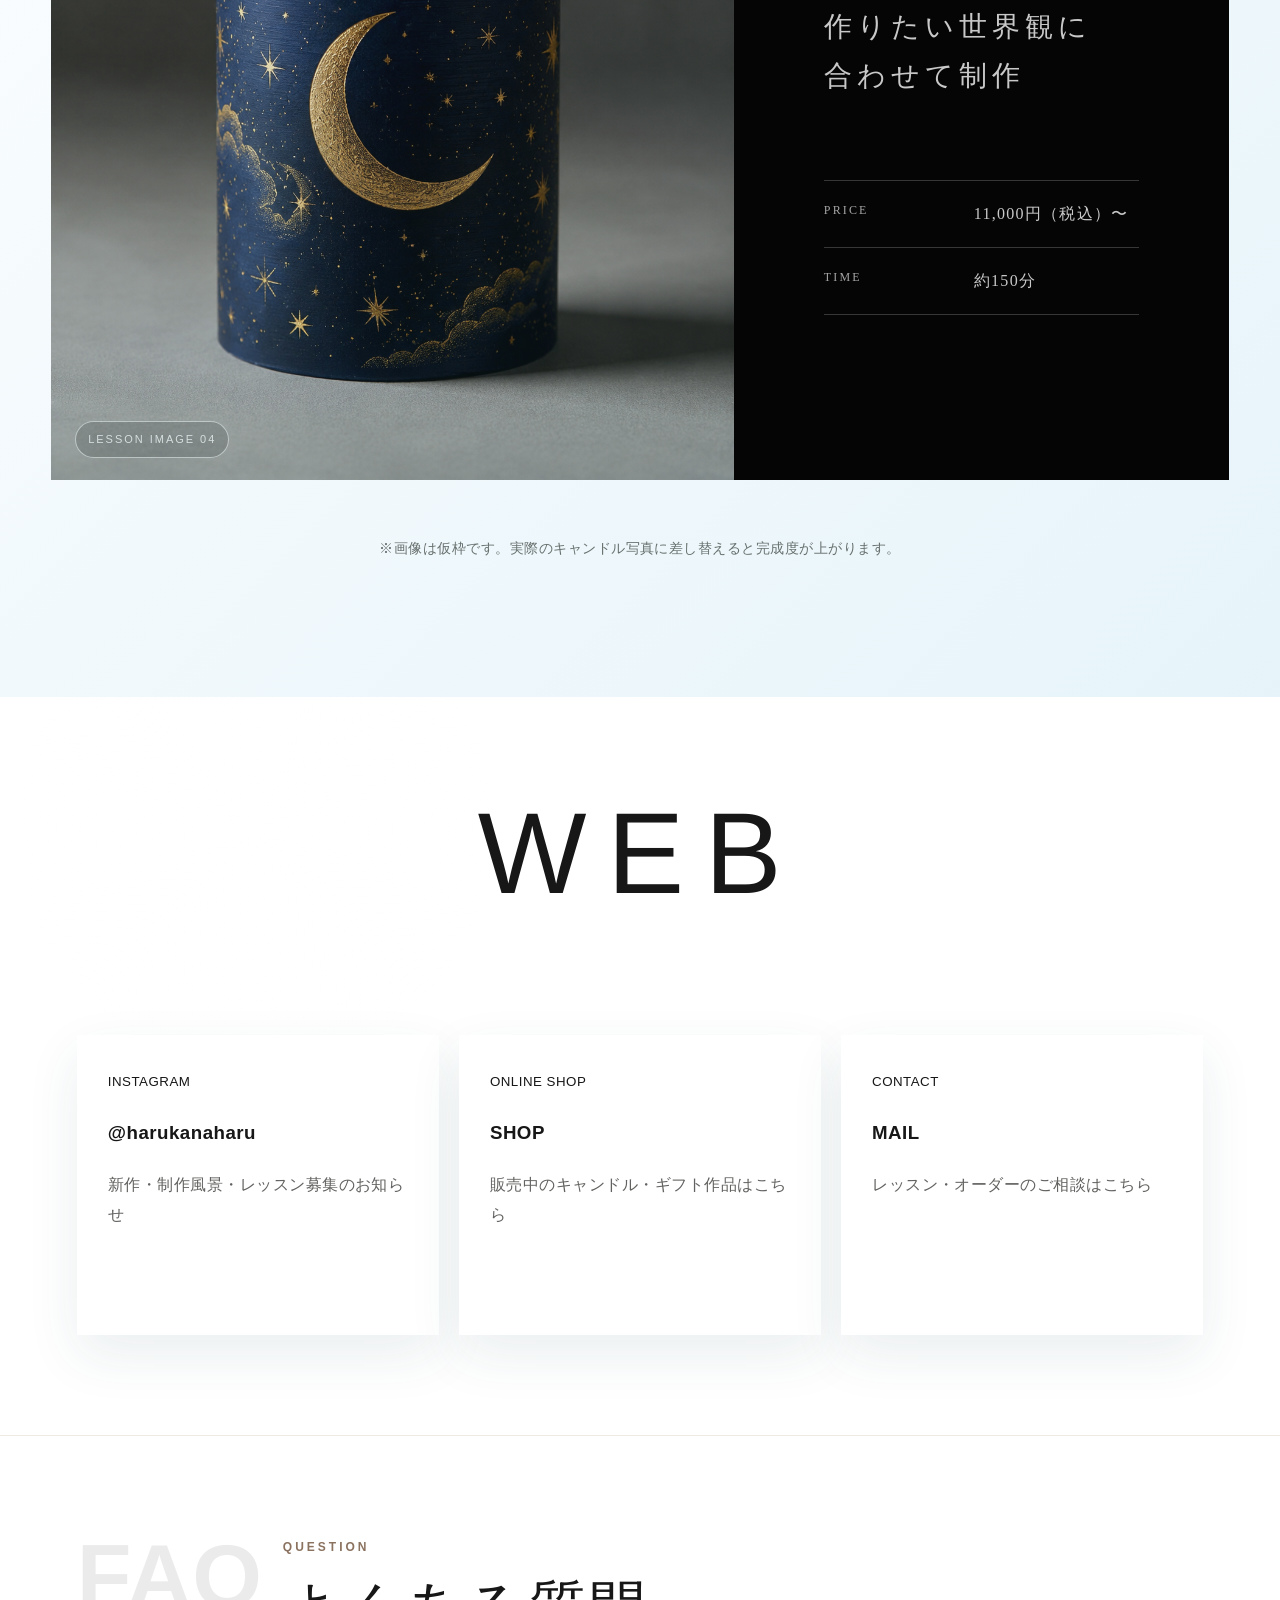
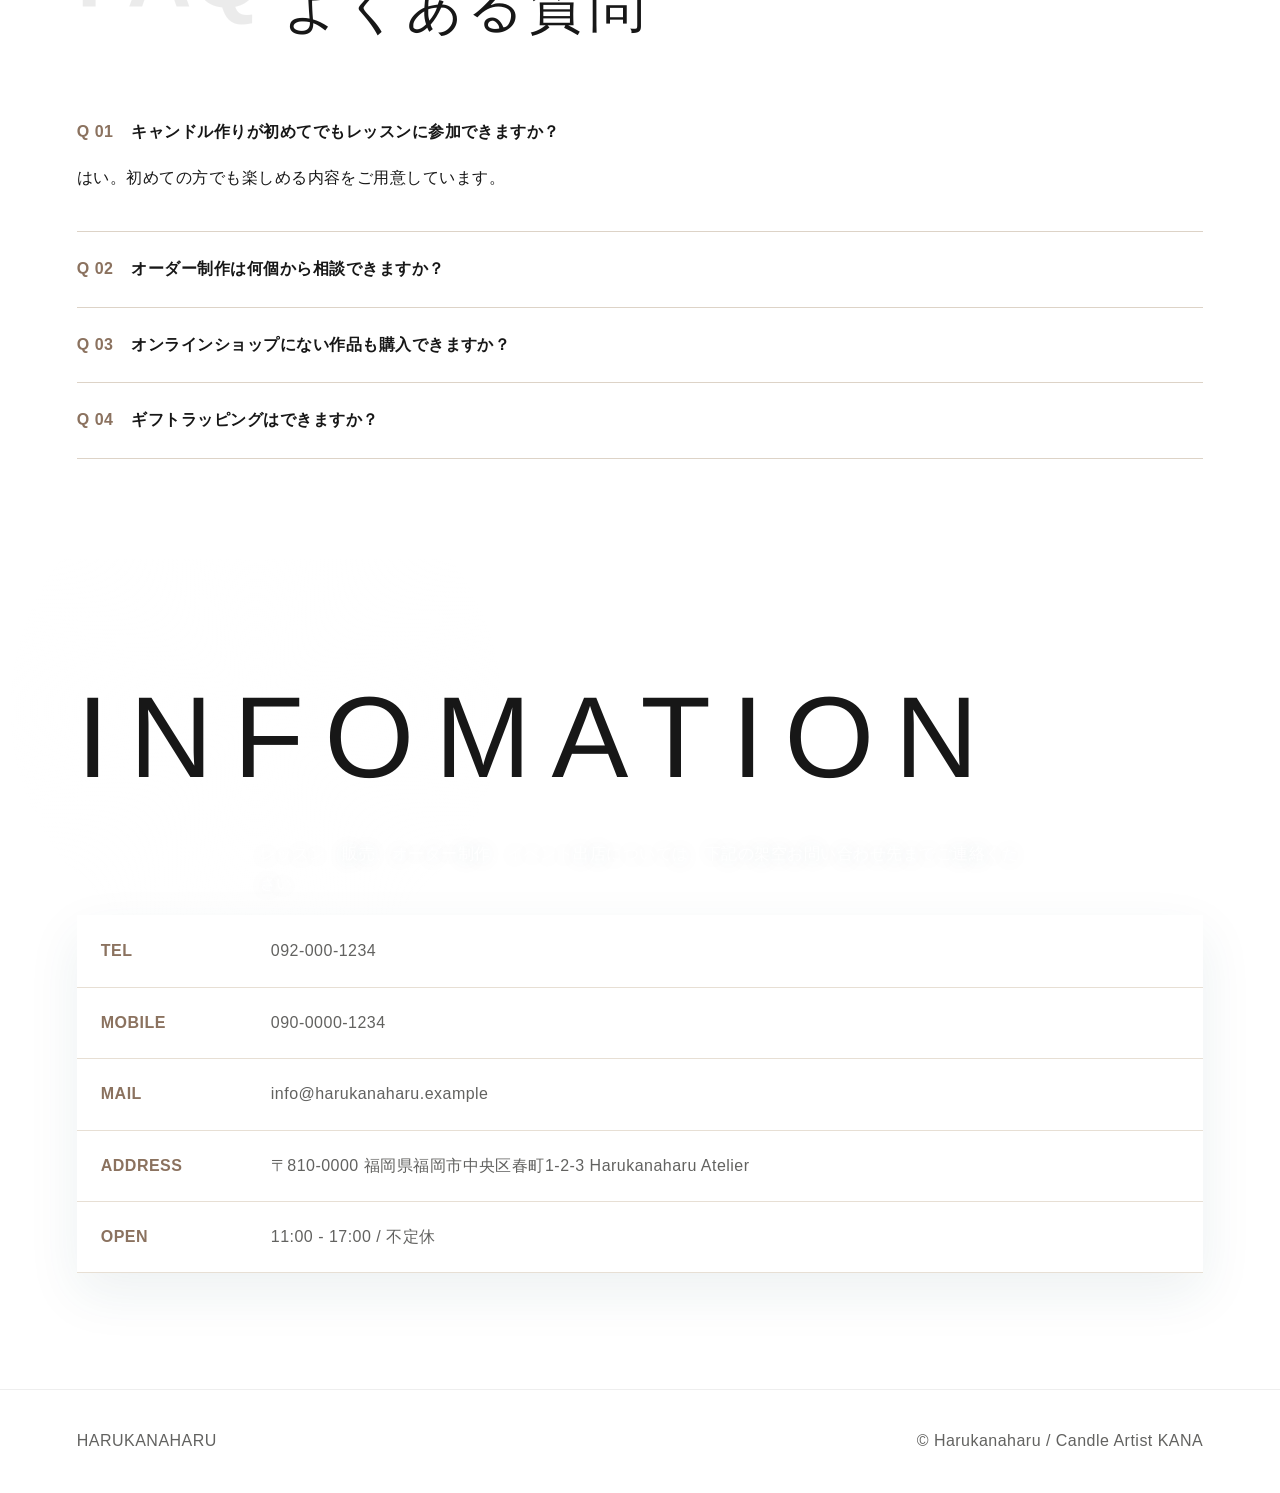
==== commit 06fba906: "Apply heading text changes in HTML" ====
--- a/index.html
+++ b/index.html
@@ -5,10 +5,10 @@
   <meta name="viewport" content="width=device-width, initial-scale=1.0">
   <title>ハルカナハル | Candle Artist KANA</title>
   <meta name="description" content="キャンドル作家KANAのブランド、ハルカナハルの公式ミニサイト。作品、レッスン、販売、オーダーをご案内します。">
-  <link rel="stylesheet" href="style.css">
-  <link rel="stylesheet" href="concept.css">
-  <link rel="stylesheet" href="lessons.css">
-  <link rel="stylesheet" href="top.css">
+  <link rel="stylesheet" href="style.css?v=20260525a">
+  <link rel="stylesheet" href="concept.css?v=20260525a">
+  <link rel="stylesheet" href="lessons.css?v=20260525a">
+  <link rel="stylesheet" href="top.css?v=20260525a">
 </head>
 <body>
   <header class="header">
@@ -85,8 +85,7 @@
     <section class="lesson-section" id="service">
       <div class="lesson-inner">
         <div class="lesson-top">
-          <h2 class="lesson-main-title">LESSON<br>LINE UP</h2>
-          <p class="lesson-sub">キャンドルレッスン</p>
+          <h2 class="lesson-main-title">LESSON</h2>
         </div>
         <div class="lesson-list">
           <article class="lesson-card">
@@ -144,9 +143,8 @@
 
     <section class="section dark-section" id="links">
       <div class="inner">
-        <div class="head">
-          <div class="en">LINK</div>
-          <div><div class="kicker">SNS / SHOP</div><h2 class="title">Instagram・オンラインショップ</h2><p class="lead">制作風景や新作情報、販売中の作品をご覧いただけます。</p></div>
+        <div class="head web-head">
+          <h2 class="web-title">WEB</h2>
         </div>
         <div class="links">
           <a class="linkbox" href="https://www.instagram.com/"><small>INSTAGRAM</small><h3>@harukanaharu</h3><p>新作・制作風景・レッスン募集のお知らせ</p></a>
@@ -170,7 +168,7 @@
       <div class="inner contact">
         <div>
           <div class="kicker">CONTACT</div>
-          <h2 class="title">灯りのご相談、<br>お気軽に。</h2>
+          <h2 class="title information-title">INFOMATION</h2>
           <p class="lead">レッスン、販売、オーダー制作、イベント出店については、下記の架空お問い合わせ先までご連絡ください。</p>
         </div>
         <dl class="table">
@@ -186,4 +184,4 @@
 
   <footer><div class="footer-inner"><div>HARUKANAHARU</div><div>© Harukanaharu / Candle Artist KANA</div></div></footer>
 </body>
-</html>
+</html>
--- a/style.css
+++ b/style.css
@@ -1 +1 @@
-*{box-sizing:border-box}html{scroll-behavior:smooth}body{margin:0;background:#fff;color:#171717;font-family:-apple-system,BlinkMacSystemFont,'Hiragino Sans','Yu Gothic',sans-serif;line-height:1.9;letter-spacing:.03em}a{color:inherit;text-decoration:none}.header{position:sticky;top:0;z-index:10;height:78px;display:flex;align-items:center;justify-content:center;padding:0 34px;background:rgba(255,255,255,.94);backdrop-filter:blur(14px);border-bottom:1px solid rgba(255,255,255,.75)}.logo{position:absolute;left:34px;font-weight:900;letter-spacing:.18em;line-height:1.1}.logo small{display:block;margin-top:4px;font-size:10px;color:#666;letter-spacing:.22em}.brand-center{font-size:32px;letter-spacing:.22em;font-weight:400}.nav{position:absolute;right:34px;display:flex;gap:18px;font-size:11px;font-weight:800;letter-spacing:.14em}.nav .shop{border:1px solid #171717;border-radius:999px;padding:5px 12px}.desktop-menu{position:absolute;right:34px;top:50%;transform:translateY(-50%);z-index:20}.desktop-menu summary{list-style:none;cursor:pointer;border:1px solid #171717;border-radius:999px;padding:6px 18px;background:#fff;font-size:12px;font-weight:900;letter-spacing:.18em;line-height:1.6}.desktop-menu summary::-webkit-details-marker{display:none}.desktop-menu[open] summary{background:#171717;color:#fff}.menu-panel{position:absolute;right:0;top:calc(100% + 14px);display:grid;gap:0;min-width:190px;padding:10px;background:rgba(255,255,255,.97);border:1px solid rgba(23,23,23,.14);box-shadow:0 20px 50px rgba(0,0,0,.12);backdrop-filter:blur(12px)}.menu-panel a{display:block;padding:10px 14px;border-radius:999px;font-size:12px;font-weight:900;letter-spacing:.16em;line-height:1.4}.menu-panel a:hover{background:#171717;color:#fff}.hero,.soft,.dark-section{background:linear-gradient(135deg,#d9f0e9 0%,#d8ecd5 42%,#b8dff1 100%);position:relative;overflow:hidden}.hero:before,.soft:before,.dark-section:before{content:'';position:absolute;inset:0;background:radial-gradient(circle at 20% 18%,rgba(255,255,255,.55),transparent 20%),radial-gradient(circle at 86% 10%,rgba(255,255,255,.38),transparent 18%);pointer-events:none}.hero{min-height:calc(100vh - 78px);padding:56px 20px 74px}.hero-stage{position:relative;z-index:1;min-height:calc(100vh - 210px);display:grid;grid-template-columns:1fr minmax(260px,520px) 1fr;align-items:center;gap:22px;max-width:1180px;margin:auto}.vertical{writing-mode:vertical-rl;text-orientation:mixed;color:rgba(255,255,255,.94);font-size:clamp(25px,3vw,42px);line-height:1.85;letter-spacing:.18em;font-weight:400;text-shadow:0 1px 18px rgba(49,91,101,.22);margin:auto;white-space:nowrap}.vertical.left{justify-self:end}.vertical.right{justify-self:start}.hero-candle{position:relative;display:flex;justify-content:center;align-items:flex-end;min-height:640px}.hero-candle img{position:relative;z-index:2;width:min(100%,500px);max-height:74vh;object-fit:contain;filter:drop-shadow(0 35px 45px rgba(18,45,47,.22))}.hero-candle.no-image:before{content:'';position:absolute;bottom:0;width:190px;height:520px;border-radius:95px 95px 24px 24px;background:linear-gradient(90deg,#eee,#fff 42%,#b7b7b7 50%,#fff 58%,#dedede);box-shadow:0 28px 55px rgba(16,45,51,.2)}.hero-candle.no-image:after{content:'';position:absolute;bottom:478px;width:330px;height:170px;border-radius:50%;background:radial-gradient(circle,#fff 0 44%,#202020 45% 64%,#0c0c0c 65%);box-shadow:0 20px 40px rgba(0,0,0,.28)}.hero-bottom{position:relative;z-index:1;text-align:center;margin-top:20px}.eyebrow,.kicker{font-size:12px;font-weight:900;letter-spacing:.25em;color:#8b725f}.catch{font-size:clamp(22px,3vw,38px);line-height:1.5;letter-spacing:.12em;margin:0 0 10px}.lead{color:#626260;max-width:760px;margin-left:auto;margin-right:auto}.buttons{display:flex;gap:14px;justify-content:center;flex-wrap:wrap;margin-top:24px}.btn{display:inline-flex;align-items:center;justify-content:center;min-height:46px;padding:0 24px;border-radius:999px;font-size:13px;font-weight:900;letter-spacing:.12em}.dark{background:#171717;color:#fff}.light{border:1px solid #171717;background:rgba(255,255,255,.55)}.gallery-heading{font-family:'Avenir Next','Helvetica Neue',Arial,sans-serif;font-size:clamp(58px,10vw,128px);line-height:1.08;letter-spacing:.18em;font-weight:700;color:#171717;margin:0 0 50px;-webkit-font-smoothing:antialiased;text-rendering:geometricPrecision}.photo{position:relative;min-height:100%;background:radial-gradient(circle at 50% 38%,rgba(255,255,255,.58),transparent 22%),linear-gradient(135deg,#d9f0e9,#8fc4ba 55%,#b8dff1);overflow:hidden}.photo img{width:100%;height:100%;object-fit:cover;display:block}.photo:before{content:'';position:absolute;inset:0;background:linear-gradient(180deg,rgba(255,255,255,.04),rgba(34,96,102,.28));z-index:1}.photo:after{content:attr(data-label);position:absolute;left:24px;bottom:24px;color:#fff;border:1px solid rgba(255,255,255,.62);border-radius:999px;padding:8px 14px;font-size:11px;font-weight:900;letter-spacing:.16em;z-index:2}.section{position:relative;padding:100px 6vw;border-top:1px solid rgba(221,211,199,.5);background:#fff}.soft,.dark-section{color:#fff;border-top:0}.soft .inner,.dark-section .inner{position:relative;z-index:1}.soft .title,.soft .lead,.dark-section .title,.dark-section .lead{color:rgba(255,255,255,.95);text-shadow:0 1px 18px rgba(47,94,99,.16)}.soft .kicker,.dark-section .kicker{color:rgba(255,255,255,.82)}.inner{width:min(1160px,100%);margin:auto}.head{display:grid;grid-template-columns:170px 1fr;gap:36px;margin-bottom:50px}.en{font-family:Arial,sans-serif;font-size:clamp(42px,7vw,90px);line-height:.9;font-weight:900;opacity:.08}.soft .en,.dark-section .en{color:#fff;opacity:.28}.title{margin:10px 0 0;font-size:clamp(30px,4.5vw,56px);line-height:1.35;letter-spacing:.08em;font-weight:500}.gallery{display:grid;grid-template-columns:1fr 1fr;gap:0;width:100%;background:#fff;box-shadow:0 30px 70px rgba(30,80,90,.12)}.work{position:relative;min-height:360px;overflow:hidden}.work.large{grid-column:1/-1;min-height:640px}.work .photo{position:absolute;inset:0}.caption{position:absolute;left:24px;bottom:24px;color:#fff;z-index:3;text-shadow:0 2px 18px rgba(0,0,0,.35)}.cards,.links{display:grid;grid-template-columns:repeat(3,1fr);gap:20px}.card,.linkbox{background:rgba(255,255,255,.9);color:#171717;border:1px solid rgba(255,255,255,.65);padding:30px;min-height:300px;box-shadow:0 20px 50px rgba(30,80,90,.09)}.card h3{font-size:26px;line-height:1.45}.linkbox p,.card p{color:#626260}details{border-bottom:1px solid #ddd3c7;padding:22px 0;background:#fff}summary{cursor:pointer;font-weight:900;list-style:none}.q{color:#8b725f;margin-right:18px}.table{background:rgba(255,255,255,.92);border-top:1px solid rgba(255,255,255,.7);box-shadow:0 20px 50px rgba(30,80,90,.08)}.row{display:grid;grid-template-columns:150px 1fr;gap:20px;padding:20px 24px;border-bottom:1px solid #e7dfd4}.row dt{color:#8b725f;font-weight:900}.row dd{margin:0;color:#626260}footer{background:#fff;color:#626260;border-top:1px solid #eee;padding:36px 6vw}.footer-inner{width:min(1160px,100%);margin:auto;display:flex;justify-content:space-between}@media(max-width:900px){.header{height:78px;padding:0 18px}.logo,.nav,.desktop-menu{display:none}.brand-center{font-size:28px}.hero{padding:34px 12px 56px}.hero-stage{grid-template-columns:54px 1fr 54px;gap:8px;min-height:68vh}.vertical{font-size:18px;line-height:1.75;letter-spacing:.12em}.hero-candle{min-height:560px}.gallery-heading{font-size:50px;letter-spacing:.16em;margin-bottom:36px}.hero-candle.no-image:before{width:128px;height:430px;border-radius:64px 64px 18px 18px}.hero-candle.no-image:after{bottom:392px;width:240px;height:124px}.head{grid-template-columns:1fr}.cards,.links{grid-template-columns:1fr}.gallery{grid-template-columns:1fr 1fr}.work{min-height:250px}.work.large{grid-column:1/-1;min-height:430px}.section{padding:76px 22px}.footer-inner{flex-direction:column;gap:8px}}@media(max-width:560px){.gallery{grid-template-columns:1fr 1fr}.work{min-height:210px}.work.large{min-height:390px}.row{grid-template-columns:1fr;gap:4px}}+*{box-sizing:border-box}html{scroll-behavior:smooth}body{margin:0;background:#fff;color:#171717;font-family:-apple-system,BlinkMacSystemFont,'Hiragino Sans','Yu Gothic',sans-serif;line-height:1.9;letter-spacing:.03em}a{color:inherit;text-decoration:none}.header{position:sticky;top:0;z-index:10;height:78px;display:flex;align-items:center;justify-content:center;padding:0 34px;background:rgba(255,255,255,.94);backdrop-filter:blur(14px);border-bottom:1px solid rgba(255,255,255,.75)}.logo{position:absolute;left:34px;font-weight:900;letter-spacing:.18em;line-height:1.1}.logo small{display:block;margin-top:4px;font-size:10px;color:#666;letter-spacing:.22em}.brand-center{font-size:32px;letter-spacing:.22em;font-weight:400}.nav{position:absolute;right:34px;display:flex;gap:18px;font-size:11px;font-weight:800;letter-spacing:.14em}.nav .shop{border:1px solid #171717;border-radius:999px;padding:5px 12px}.desktop-menu{position:absolute;right:34px;top:50%;transform:translateY(-50%);z-index:20}.desktop-menu summary{list-style:none;cursor:pointer;border:1px solid #171717;border-radius:999px;padding:6px 18px;background:#fff;font-size:12px;font-weight:900;letter-spacing:.18em;line-height:1.6}.desktop-menu summary::-webkit-details-marker{display:none}.desktop-menu[open] summary{background:#171717;color:#fff}.menu-panel{position:absolute;right:0;top:calc(100% + 14px);display:grid;gap:0;min-width:190px;padding:10px;background:rgba(255,255,255,.97);border:1px solid rgba(23,23,23,.14);box-shadow:0 20px 50px rgba(0,0,0,.12);backdrop-filter:blur(12px)}.menu-panel a{display:block;padding:10px 14px;border-radius:999px;font-size:12px;font-weight:900;letter-spacing:.16em;line-height:1.4}.menu-panel a:hover{background:#171717;color:#fff}.hero,.soft,.dark-section{background:linear-gradient(135deg,#d9f0e9 0%,#d8ecd5 42%,#b8dff1 100%);position:relative;overflow:hidden}.hero:before,.soft:before,.dark-section:before{content:'';position:absolute;inset:0;background:radial-gradient(circle at 20% 18%,rgba(255,255,255,.55),transparent 20%),radial-gradient(circle at 86% 10%,rgba(255,255,255,.38),transparent 18%);pointer-events:none}.hero{min-height:calc(100vh - 78px);padding:56px 20px 74px}.hero-stage{position:relative;z-index:1;min-height:calc(100vh - 210px);display:grid;grid-template-columns:1fr minmax(260px,520px) 1fr;align-items:center;gap:22px;max-width:1180px;margin:auto}.vertical{writing-mode:vertical-rl;text-orientation:mixed;color:rgba(255,255,255,.94);font-size:clamp(25px,3vw,42px);line-height:1.85;letter-spacing:.18em;font-weight:400;text-shadow:0 1px 18px rgba(49,91,101,.22);margin:auto;white-space:nowrap}.vertical.left{justify-self:end}.vertical.right{justify-self:start}.hero-candle{position:relative;display:flex;justify-content:center;align-items:flex-end;min-height:640px}.hero-candle img{position:relative;z-index:2;width:min(100%,500px);max-height:74vh;object-fit:contain;filter:drop-shadow(0 35px 45px rgba(18,45,47,.22))}.hero-candle.no-image:before{content:'';position:absolute;bottom:0;width:190px;height:520px;border-radius:95px 95px 24px 24px;background:linear-gradient(90deg,#eee,#fff 42%,#b7b7b7 50%,#fff 58%,#dedede);box-shadow:0 28px 55px rgba(16,45,51,.2)}.hero-candle.no-image:after{content:'';position:absolute;bottom:478px;width:330px;height:170px;border-radius:50%;background:radial-gradient(circle,#fff 0 44%,#202020 45% 64%,#0c0c0c 65%);box-shadow:0 20px 40px rgba(0,0,0,.28)}.hero-bottom{position:relative;z-index:1;text-align:center;margin-top:20px}.eyebrow,.kicker{font-size:12px;font-weight:900;letter-spacing:.25em;color:#8b725f}.catch{font-size:clamp(22px,3vw,38px);line-height:1.5;letter-spacing:.12em;margin:0 0 10px}.lead{color:#626260;max-width:760px;margin-left:auto;margin-right:auto}.buttons{display:flex;gap:14px;justify-content:center;flex-wrap:wrap;margin-top:24px}.btn{display:inline-flex;align-items:center;justify-content:center;min-height:46px;padding:0 24px;border-radius:999px;font-size:13px;font-weight:900;letter-spacing:.12em}.dark{background:#171717;color:#fff}.light{border:1px solid #171717;background:rgba(255,255,255,.55)}.gallery-heading{font-family:'Avenir Next','Helvetica Neue',Arial,sans-serif;font-size:clamp(58px,10vw,128px);line-height:1.08;letter-spacing:.18em;font-weight:700;color:#171717;margin:0 0 50px;-webkit-font-smoothing:antialiased;text-rendering:geometricPrecision}.photo{position:relative;min-height:100%;background:radial-gradient(circle at 50% 38%,rgba(255,255,255,.58),transparent 22%),linear-gradient(135deg,#d9f0e9,#8fc4ba 55%,#b8dff1);overflow:hidden}.photo img{width:100%;height:100%;object-fit:cover;display:block}.photo:before{content:'';position:absolute;inset:0;background:linear-gradient(180deg,rgba(255,255,255,.04),rgba(34,96,102,.28));z-index:1}.photo:after{content:attr(data-label);position:absolute;left:24px;bottom:24px;color:#fff;border:1px solid rgba(255,255,255,.62);border-radius:999px;padding:8px 14px;font-size:11px;font-weight:900;letter-spacing:.16em;z-index:2}.section{position:relative;padding:100px 6vw;border-top:1px solid rgba(221,211,199,.5);background:#fff}.soft,.dark-section{color:#fff;border-top:0}.soft .inner,.dark-section .inner{position:relative;z-index:1}.soft .title,.soft .lead,.dark-section .title,.dark-section .lead{color:rgba(255,255,255,.95);text-shadow:0 1px 18px rgba(47,94,99,.16)}.soft .kicker,.dark-section .kicker{color:rgba(255,255,255,.82)}.inner{width:min(1160px,100%);margin:auto}.head{display:grid;grid-template-columns:170px 1fr;gap:36px;margin-bottom:50px}.en{font-family:Arial,sans-serif;font-size:clamp(42px,7vw,90px);line-height:.9;font-weight:900;opacity:.08}.soft .en,.dark-section .en{color:#fff;opacity:.28}.title{margin:10px 0 0;font-size:clamp(30px,4.5vw,56px);line-height:1.35;letter-spacing:.08em;font-weight:500}.gallery{display:grid;grid-template-columns:1fr 1fr;gap:0;width:100%;background:#fff;box-shadow:0 30px 70px rgba(30,80,90,.12)}.work{position:relative;min-height:360px;overflow:hidden}.work.large{grid-column:1/-1;min-height:640px}.work .photo{position:absolute;inset:0}.caption{position:absolute;left:24px;bottom:24px;color:#fff;z-index:3;text-shadow:0 2px 18px rgba(0,0,0,.35)}.gallery .photo:after{display:none}.gallery .caption{display:none}.gallery .work:after{content:'order';position:absolute;left:24px;bottom:24px;z-index:4;display:inline-flex;align-items:center;justify-content:center;padding:10px 18px;border:1px solid rgba(255,255,255,.72);border-radius:999px;background:rgba(255,255,255,.1);backdrop-filter:blur(8px);color:#fff;font-size:11px;font-weight:900;letter-spacing:.16em;line-height:1.4;text-transform:lowercase;box-shadow:0 10px 24px rgba(0,0,0,.12);pointer-events:none}.cards,.links{display:grid;grid-template-columns:repeat(3,1fr);gap:20px}.card,.linkbox{background:rgba(255,255,255,.9);color:#171717;border:1px solid rgba(255,255,255,.65);padding:30px;min-height:300px;box-shadow:0 20px 50px rgba(30,80,90,.09)}.card h3{font-size:26px;line-height:1.45}.linkbox p,.card p{color:#626260}details{border-bottom:1px solid #ddd3c7;padding:22px 0;background:#fff}summary{cursor:pointer;font-weight:900;list-style:none}.q{color:#8b725f;margin-right:18px}.table{background:rgba(255,255,255,.92);border-top:1px solid rgba(255,255,255,.7);box-shadow:0 20px 50px rgba(30,80,90,.08)}.row{display:grid;grid-template-columns:150px 1fr;gap:20px;padding:20px 24px;border-bottom:1px solid #e7dfd4}.row dt{color:#8b725f;font-weight:900}.row dd{margin:0;color:#626260}footer{background:#fff;color:#626260;border-top:1px solid #eee;padding:36px 6vw}.footer-inner{width:min(1160px,100%);margin:auto;display:flex;justify-content:space-between}@media(max-width:900px){.header{height:78px;padding:0 18px}.logo,.nav,.desktop-menu{display:none}.brand-center{font-size:28px}.hero{padding:34px 12px 56px}.hero-stage{grid-template-columns:54px 1fr 54px;gap:8px;min-height:68vh}.vertical{font-size:18px;line-height:1.75;letter-spacing:.12em}.hero-candle{min-height:560px}.gallery-heading{font-size:50px;letter-spacing:.16em;margin-bottom:36px}.hero-candle.no-image:before{width:128px;height:430px;border-radius:64px 64px 18px 18px}.hero-candle.no-image:after{bottom:392px;width:240px;height:124px}.head{grid-template-columns:1fr}.cards,.links{grid-template-columns:1fr}.gallery{grid-template-columns:1fr 1fr}.work{min-height:250px}.work.large{grid-column:1/-1;min-height:430px}.section{padding:76px 22px}.footer-inner{flex-direction:column;gap:8px}}@media(max-width:560px){.gallery{grid-template-columns:1fr 1fr}.work{min-height:210px}.work.large{min-height:390px}.row{grid-template-columns:1fr;gap:4px}}
--- a/concept.css
+++ b/concept.css
@@ -1 +1 @@
-.concept-panel{position:relative;min-height:86vh;overflow:hidden;padding:104px 8vw;color:#fff;background:linear-gradient(150deg,#d9eef0 0%,#8cc4ba 48%,#6aa899 100%)}.concept-profile{background:linear-gradient(150deg,#e7ecf0 0%,#a9c9cf 45%,#7faaa3 100%)}.concept-brand{padding-top:128px}.concept-panel:before{content:'';position:absolute;inset:0;background:radial-gradient(circle at 72% 18%,rgba(255,255,255,.34),transparent 16%),radial-gradient(circle at 16% 76%,rgba(255,255,255,.18),transparent 22%);opacity:.9}.concept-panel:after{content:'';position:absolute;inset:0;background:linear-gradient(180deg,rgba(255,255,255,.16),rgba(39,98,102,.2));mix-blend-mode:screen}.concept-wrap{position:relative;z-index:1;max-width:980px;margin:0 auto 0 0}.concept-kicker{margin:0 0 8px;font-family:'Helvetica Neue','Avenir Next','Avenir','Century Gothic',sans-serif;font-size:13px;letter-spacing:.24em;color:rgba(60,45,45,.92);font-weight:500;-webkit-font-smoothing:antialiased;text-rendering:geometricPrecision}.concept-en{margin:0 0 64px;font-family:'Helvetica Neue','Avenir Next','Avenir','Century Gothic',sans-serif;font-size:clamp(58px,10vw,128px);line-height:1.08;letter-spacing:.18em;font-weight:400;color:rgba(255,255,255,.92);-webkit-font-smoothing:antialiased;text-rendering:geometricPrecision}.concept-copy{max-width:780px}.concept-copy h3{font-size:clamp(28px,5vw,56px);line-height:1.55;letter-spacing:.18em;font-weight:400;margin:0 0 40px;color:#fff;text-shadow:0 2px 22px rgba(49,91,101,.18)}.concept-copy p{font-size:clamp(17px,2.4vw,30px);line-height:2.05;letter-spacing:.14em;margin:0 0 36px;color:rgba(255,255,255,.94);text-shadow:0 1px 18px rgba(47,94,99,.18)}.concept-highlight{display:inline-block;margin:4px 0 36px;padding:10px 18px;background:rgba(255,255,255,.82);color:#456d68;font-size:clamp(19px,2.4vw,32px);letter-spacing:.16em;line-height:1.5}.concept-profile .concept-highlight{color:#68737a}@media(max-width:760px){.concept-panel{padding:78px 32px;min-height:auto}.concept-brand{padding-top:92px}.concept-en{font-size:50px;letter-spacing:.16em;margin-bottom:52px}.concept-copy h3{font-size:28px;letter-spacing:.14em;margin-bottom:32px}.concept-copy p{font-size:18px;line-height:2.05;letter-spacing:.11em;margin-bottom:34px}.concept-highlight{font-size:18px;letter-spacing:.1em;margin-bottom:34px}}+.concept-panel{position:relative;min-height:86vh;overflow:hidden;padding:104px 8vw;color:#fff;background:linear-gradient(150deg,#d9eef0 0%,#8cc4ba 48%,#6aa899 100%)}.concept-profile{background:linear-gradient(150deg,#e7ecf0 0%,#a9c9cf 45%,#7faaa3 100%);padding-top:136px}.concept-brand{padding-top:128px}.concept-panel:before{content:'';position:absolute;inset:0;background:radial-gradient(circle at 72% 18%,rgba(255,255,255,.34),transparent 16%),radial-gradient(circle at 16% 76%,rgba(255,255,255,.18),transparent 22%);opacity:.9}.concept-panel:after{content:'';position:absolute;inset:0;background:linear-gradient(180deg,rgba(255,255,255,.16),rgba(39,98,102,.2));mix-blend-mode:screen}.concept-wrap{position:relative;z-index:1;max-width:980px;margin:0 auto 0 0}.concept-kicker{margin:0 0 8px;font-family:'Helvetica Neue','Avenir Next','Avenir','Century Gothic',sans-serif;font-size:13px;letter-spacing:.24em;color:rgba(60,45,45,.92);font-weight:500;-webkit-font-smoothing:antialiased;text-rendering:geometricPrecision}.concept-en{margin:0 0 64px;font-family:'Helvetica Neue','Avenir Next','Avenir','Century Gothic',sans-serif;font-size:clamp(58px,10vw,128px);line-height:1.08;letter-spacing:.18em;font-weight:400;color:rgba(255,255,255,.92);-webkit-font-smoothing:antialiased;text-rendering:geometricPrecision}.concept-profile .concept-en{margin-bottom:84px}.concept-copy{max-width:780px}.concept-copy h3{font-size:clamp(28px,5vw,56px);line-height:1.55;letter-spacing:.18em;font-weight:400;margin:0 0 40px;color:#fff;text-shadow:0 2px 22px rgba(49,91,101,.18)}.concept-copy p{font-size:clamp(17px,2.4vw,30px);line-height:2.05;letter-spacing:.14em;margin:0 0 36px;color:rgba(255,255,255,.94);text-shadow:0 1px 18px rgba(47,94,99,.18)}.concept-highlight{display:inline-block;margin:4px 0 36px;padding:10px 18px;background:rgba(255,255,255,.82);color:#456d68;font-size:clamp(19px,2.4vw,32px);letter-spacing:.16em;line-height:1.5}.concept-profile .concept-highlight{color:#68737a}@media(max-width:760px){.concept-panel{padding:78px 32px;min-height:auto}.concept-brand{padding-top:92px}.concept-profile{padding-top:92px}.concept-en{font-size:50px;letter-spacing:.16em;margin-bottom:52px}.concept-profile .concept-en{margin-bottom:62px}.concept-copy h3{font-size:28px;letter-spacing:.14em;margin-bottom:32px}.concept-copy p{font-size:18px;line-height:2.05;letter-spacing:.11em;margin-bottom:34px}.concept-highlight{font-size:18px;letter-spacing:.1em;margin-bottom:34px}}
--- a/lessons.css
+++ b/lessons.css
@@ -1 +1 @@
-.lesson-section{position:relative;padding:110px 6vw;background:#fff;overflow:hidden}.lesson-section:before{content:'';position:absolute;inset:0;background:linear-gradient(135deg,rgba(217,240,233,.48),rgba(255,255,255,.92) 44%,rgba(184,223,241,.35));pointer-events:none}.lesson-inner{position:relative;z-index:1;width:min(980px,100%);margin:0 auto}.lesson-top{text-align:center;margin-bottom:70px}.lesson-main-title{margin:0 0 12px;font-family:'Helvetica Neue','Avenir Next','Avenir','Century Gothic',sans-serif;font-size:clamp(46px,8vw,84px);line-height:1;letter-spacing:.18em;font-weight:400;-webkit-font-smoothing:antialiased;text-rendering:geometricPrecision}.lesson-sub{margin:0;color:#68706e;letter-spacing:.18em}.lesson-list{display:grid;gap:92px}.lesson-card{background:#fff;box-shadow:0 28px 80px rgba(36,77,82,.12)}.lesson-image{height:clamp(300px,52vw,560px);background:linear-gradient(135deg,#e9f5f1,#c9e4dc 55%,#eaf4f8);position:relative;overflow:hidden}.lesson-image img{width:100%;height:100%;object-fit:cover;display:block}.lesson-image:after{content:attr(data-label);position:absolute;left:24px;bottom:22px;color:rgba(255,255,255,.9);font-family:'Helvetica Neue','Avenir Next','Avenir','Century Gothic',sans-serif;font-size:11px;letter-spacing:.18em;font-weight:400;border:1px solid rgba(255,255,255,.65);border-radius:999px;padding:7px 12px;background:rgba(0,0,0,.14)}.lesson-image:before{content:'';position:absolute;inset:0;background:linear-gradient(180deg,rgba(255,255,255,.04),rgba(38,98,100,.16));z-index:1}.lesson-image img{position:relative;z-index:0}.lesson-info{padding:58px 64px 64px;background:linear-gradient(135deg,#d9f0e9,#c9e5dc);color:#161616}.lesson-card:nth-child(even) .lesson-info{background:#050505;color:#fff}.lesson-card:nth-child(even) .lesson-meta{border-color:rgba(255,255,255,.22)}.lesson-card:nth-child(even) .lesson-meta-row{border-color:rgba(255,255,255,.18)}.lesson-card:nth-child(even) .lesson-info p,.lesson-card:nth-child(even) .lesson-meta dd{color:rgba(255,255,255,.78)}.lesson-name{margin:0;font-family:'Helvetica Neue','Avenir Next','Avenir','Century Gothic',sans-serif;font-size:clamp(42px,7vw,72px);line-height:1.16;letter-spacing:.16em;font-weight:400;-webkit-font-smoothing:antialiased;text-rendering:geometricPrecision}.lesson-jp{margin:14px 0 42px;font-size:20px;letter-spacing:.18em}.lesson-copy{margin:0 0 42px;font-size:clamp(20px,3.2vw,34px);line-height:1.75;letter-spacing:.16em;font-weight:400}.lesson-meta{border-top:1px solid rgba(0,0,0,.18)}.lesson-meta-row{display:grid;grid-template-columns:130px 1fr;gap:20px;padding:18px 0;border-bottom:1px solid rgba(0,0,0,.12)}.lesson-meta dt{font-family:'Helvetica Neue','Avenir Next','Avenir','Century Gothic',sans-serif;font-size:12px;letter-spacing:.18em;font-weight:400;color:#8b725f}.lesson-card:nth-child(even) .lesson-meta dt{color:rgba(255,255,255,.64)}.lesson-meta dd{margin:0;color:#484c4a;letter-spacing:.08em}.lesson-note{text-align:center;margin-top:56px;color:#68706e;font-size:14px}@media(max-width:760px){.lesson-section{padding:82px 8vw}.lesson-top{margin-bottom:46px}.lesson-list{gap:70px}.lesson-image{height:330px}.lesson-info{padding:42px 28px 46px}.lesson-name{font-size:42px;letter-spacing:.14em}.lesson-jp{font-size:16px;margin-bottom:30px}.lesson-copy{font-size:22px;letter-spacing:.12em}.lesson-meta-row{grid-template-columns:1fr;gap:4px}.lesson-main-title{letter-spacing:.14em}}+.lesson-section{position:relative;padding:118px 6vw 110px;background:#fff;overflow:hidden}.lesson-section:before{content:'';position:absolute;inset:0;background:linear-gradient(135deg,rgba(217,240,233,.48),rgba(255,255,255,.92) 44%,rgba(184,223,241,.35));pointer-events:none}.lesson-inner{position:relative;z-index:1;width:min(980px,100%);margin:0 auto}.lesson-top{text-align:center;margin-bottom:78px}.lesson-main-title{margin:0!important;font-family:'Helvetica Neue','Avenir Next','Avenir','Century Gothic',sans-serif;font-size:0!important;line-height:0!important;letter-spacing:0!important;font-weight:400;color:transparent!important;-webkit-font-smoothing:antialiased;text-rendering:geometricPrecision}.lesson-main-title br{display:none!important}.lesson-main-title:after{content:'LESSON';display:block;font-size:clamp(46px,8vw,84px);line-height:1;letter-spacing:.18em;font-weight:400;color:#171717;text-align:center}.lesson-sub{display:none!important}.lesson-list{display:grid;gap:92px}.lesson-card{background:#fff;box-shadow:0 28px 80px rgba(36,77,82,.12)}.lesson-image{height:clamp(300px,52vw,560px);background:linear-gradient(135deg,#e9f5f1,#c9e4dc 55%,#eaf4f8);position:relative;overflow:hidden}.lesson-image img{width:100%;height:100%;object-fit:cover;display:block}.lesson-image:after{content:attr(data-label);position:absolute;left:24px;bottom:22px;color:rgba(255,255,255,.9);font-family:'Helvetica Neue','Avenir Next','Avenir','Century Gothic',sans-serif;font-size:11px;letter-spacing:.18em;font-weight:400;border:1px solid rgba(255,255,255,.65);border-radius:999px;padding:7px 12px;background:rgba(0,0,0,.14)}.lesson-image:before{content:'';position:absolute;inset:0;background:linear-gradient(180deg,rgba(255,255,255,.04),rgba(38,98,100,.16));z-index:1}.lesson-image img{position:relative;z-index:0}.lesson-info{padding:58px 64px 64px;background:linear-gradient(135deg,#d9f0e9,#c9e5dc);color:#161616}.lesson-card:nth-child(even) .lesson-info{background:#050505;color:#fff}.lesson-card:nth-child(even) .lesson-meta{border-color:rgba(255,255,255,.22)}.lesson-card:nth-child(even) .lesson-meta-row{border-color:rgba(255,255,255,.18)}.lesson-card:nth-child(even) .lesson-info p,.lesson-card:nth-child(even) .lesson-meta dd{color:rgba(255,255,255,.78)}.lesson-name{margin:0;font-family:'Helvetica Neue','Avenir Next','Avenir','Century Gothic',sans-serif;font-size:clamp(42px,7vw,72px);line-height:1.16;letter-spacing:.16em;font-weight:400;-webkit-font-smoothing:antialiased;text-rendering:geometricPrecision}.lesson-jp{margin:14px 0 42px;font-size:20px;letter-spacing:.18em}.lesson-copy{margin:0 0 42px;font-size:clamp(20px,3.2vw,34px);line-height:1.75;letter-spacing:.16em;font-weight:400}.lesson-meta{border-top:1px solid rgba(0,0,0,.18)}.lesson-meta-row{display:grid;grid-template-columns:130px 1fr;gap:20px;padding:18px 0;border-bottom:1px solid rgba(0,0,0,.12)}.lesson-meta dt{font-family:'Helvetica Neue','Avenir Next','Avenir','Century Gothic',sans-serif;font-size:12px;letter-spacing:.18em;font-weight:400;color:#8b725f}.lesson-card:nth-child(even) .lesson-meta dt{color:rgba(255,255,255,.64)}.lesson-meta dd{margin:0;color:#484c4a;letter-spacing:.08em}.lesson-note{text-align:center;margin-top:56px;color:#68706e;font-size:14px}@media(max-width:760px){.lesson-section{padding:88px 8vw 82px}.lesson-top{margin-bottom:54px}.lesson-list{gap:70px}.lesson-image{height:330px}.lesson-info{padding:42px 28px 46px}.lesson-name{font-size:42px;letter-spacing:.14em}.lesson-jp{font-size:16px;margin-bottom:30px}.lesson-copy{font-size:22px;letter-spacing:.12em}.lesson-meta-row{grid-template-columns:1fr;gap:4px}.lesson-main-title:after{letter-spacing:.14em}}
--- a/top.css
+++ b/top.css
@@ -1,2 +1,5 @@
 .hero{min-height:calc(100vh - 78px);padding:0 20px 0;display:flex;align-items:stretch}.hero-stage{width:100%;min-height:calc(100vh - 78px);grid-template-columns:minmax(120px,1fr) minmax(360px,720px) minmax(120px,1fr);align-items:center;gap:24px}.hero-candle{min-height:auto;align-items:center}.hero-candle img{width:min(64vw,720px);max-height:88vh;object-fit:contain}.vertical{font-family:'Hiragino Mincho ProN','Yu Mincho','YuMincho','Noto Serif JP',serif;font-size:clamp(26px,3.2vw,52px);line-height:1.65;letter-spacing:.18em;font-weight:300}.hero-bottom{display:none}@media(min-width:901px){.lesson-section{padding:120px 4vw;background:#fff}.lesson-inner{width:min(1840px,100%);max-width:none}.lesson-top{margin-bottom:58px}.lesson-list{gap:72px}.lesson-card{display:grid;grid-template-columns:58% 42%;min-height:520px;background:#fff;box-shadow:none}.lesson-image{height:auto;min-height:520px}.lesson-info{display:flex;flex-direction:column;justify-content:center;min-height:520px;padding:72px 7vw;background:linear-gradient(135deg,#d9f0e9,#bfe4d5 65%,#a9d397);color:#161616}.lesson-card:nth-child(even) .lesson-info{background:#e2e2e2;color:#161616}.lesson-card:nth-child(even) .lesson-info p,.lesson-card:nth-child(even) .lesson-meta dd{color:#484c4a}.lesson-card:nth-child(even) .lesson-meta,.lesson-card:nth-child(even) .lesson-meta-row{border-color:rgba(0,0,0,.16)}.lesson-card:nth-child(3) .lesson-info,.lesson-card:nth-child(4) .lesson-info{background:#050505;color:#fff}.lesson-card:nth-child(3) .lesson-info p,.lesson-card:nth-child(3) .lesson-meta dd,.lesson-card:nth-child(4) .lesson-info p,.lesson-card:nth-child(4) .lesson-meta dd{color:rgba(255,255,255,.78)}.lesson-card:nth-child(3) .lesson-meta,.lesson-card:nth-child(3) .lesson-meta-row,.lesson-card:nth-child(4) .lesson-meta,.lesson-card:nth-child(4) .lesson-meta-row{border-color:rgba(255,255,255,.2)}.lesson-card:nth-child(3) .lesson-meta dt,.lesson-card:nth-child(4) .lesson-meta dt{color:rgba(255,255,255,.64)}.lesson-name{font-size:clamp(46px,3.4vw,72px);line-height:1.18;letter-spacing:.16em}.lesson-jp{font-size:20px;margin:16px 0 64px}.lesson-copy{font-size:clamp(28px,2.1vw,44px);line-height:1.75;letter-spacing:.18em;margin-bottom:64px}.lesson-meta{width:min(420px,100%)}.lesson-main-title{font-size:clamp(54px,5vw,96px)}}@media(max-width:900px){.hero{padding:0;align-items:flex-start}.hero-stage{max-width:100%;grid-template-columns:110px minmax(0,1fr) 110px;min-height:calc(100vh - 78px);gap:0;align-items:start;justify-items:center;padding-top:22px;overflow:visible}.hero-candle{width:100%;min-height:auto;display:flex;justify-content:center;align-items:flex-start;justify-self:center;align-self:start}.hero-candle img{display:block;width:min(128vw,760px);max-width:none;max-height:84vh;margin:0 auto;object-fit:contain;transform:translateY(-14px);transform-origin:top center}.vertical{position:relative;z-index:4;align-self:center;margin-top:172px;font-size:25px;line-height:1.62;letter-spacing:.1em;text-align:center;white-space:nowrap}.vertical.left{justify-self:end}.vertical.right{justify-self:start}}@media(max-width:560px){.hero-stage{grid-template-columns:96px minmax(0,1fr) 96px;padding-top:10px}.hero-candle img{width:min(136vw,640px);max-height:82vh;transform:translateY(-12px)}.vertical{font-size:22px;line-height:1.58;letter-spacing:.08em;margin-top:184px}}@media(max-width:390px){.hero-stage{grid-template-columns:88px minmax(0,1fr) 88px;padding-top:6px}.hero-candle img{width:min(142vw,580px);max-height:80vh;transform:translateY(-10px)}.vertical{font-size:20px;line-height:1.55;letter-spacing:.06em;margin-top:190px}}
 .concept-copy h3,.concept-copy p,.lesson-sub,.lesson-jp,.lesson-copy,.lesson-note,.lesson-meta dt,.lesson-meta dd{font-family:'Hiragino Mincho ProN','Yu Mincho','YuMincho','Noto Serif JP',serif;font-weight:300}
+.lesson-main-title{font-size:0;line-height:0;letter-spacing:0;color:transparent}.lesson-main-title br{display:none}.lesson-main-title:after{content:'LESSON';display:block;font-size:clamp(54px,5vw,96px);line-height:1;letter-spacing:.18em;color:#171717}.lesson-sub{display:none}.lesson-top{margin-bottom:72px}@media(max-width:760px){.lesson-main-title:after{font-size:clamp(46px,12vw,72px);letter-spacing:.14em}.lesson-top{margin-bottom:54px}}
+#links .head{display:block;text-align:center;margin-bottom:58px}#links .head .en,#links .head .kicker,#links .head .title,#links .head .lead{display:none}#links .head:before{content:'WEB';display:block;font-family:'Helvetica Neue','Avenir Next','Avenir','Century Gothic',sans-serif;font-size:clamp(58px,9vw,120px);line-height:1;letter-spacing:.18em;font-weight:400;color:#171717;text-shadow:none;-webkit-font-smoothing:antialiased;text-rendering:geometricPrecision}
+#contact .title{margin:0 0 42px;font-family:'Helvetica Neue','Avenir Next','Avenir','Century Gothic',sans-serif;font-size:0;line-height:0;letter-spacing:0;color:transparent;text-shadow:none}#contact .title br{display:none}#contact .title:after{content:'INFOMATION';display:block;font-size:clamp(58px,9vw,120px);line-height:1;letter-spacing:.18em;font-weight:400;color:#171717;text-shadow:none;-webkit-font-smoothing:antialiased;text-rendering:geometricPrecision}
